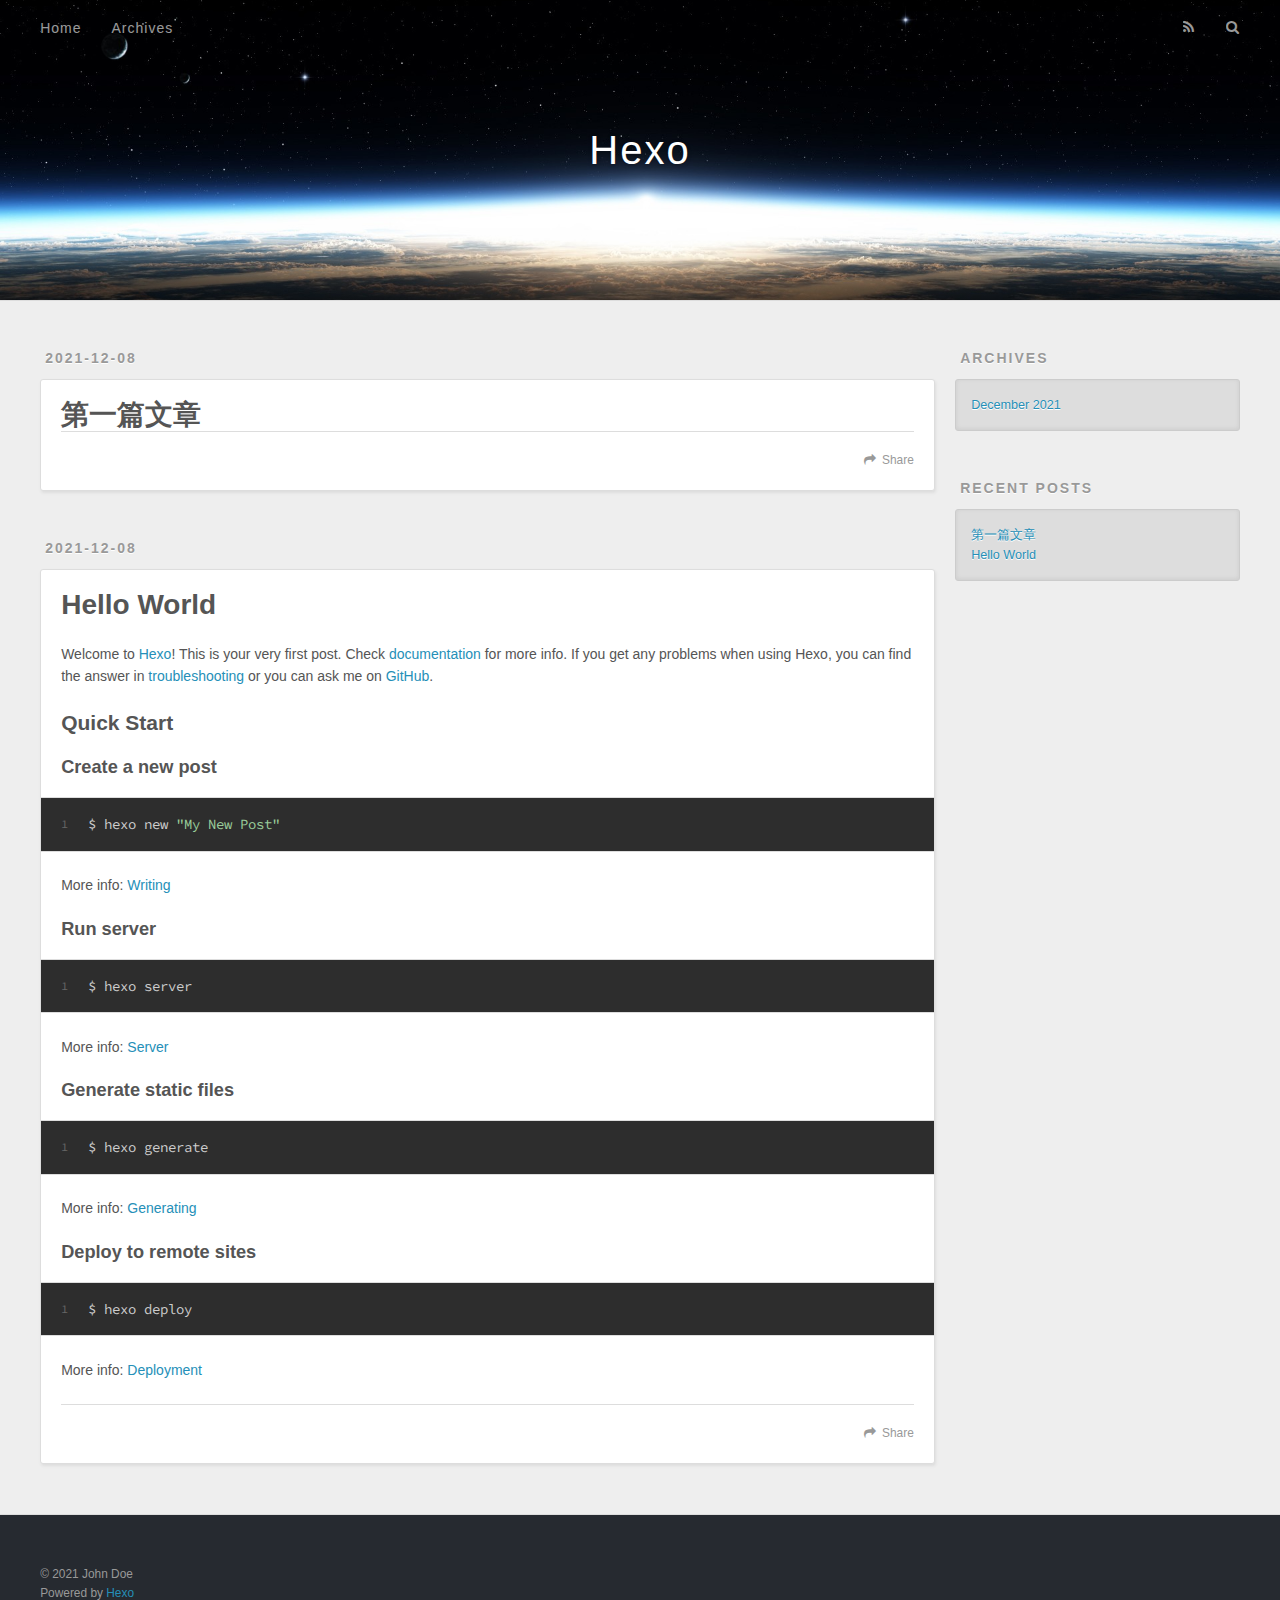
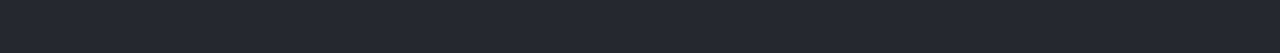
==== index.html @ f875c2f3 "Site updated: 2021-12-08 13:07:16" ====
<!DOCTYPE html>
<html>
<head>
  <meta charset="utf-8">
  

  
  <title>Hexo</title>
  <meta name="viewport" content="width=device-width, initial-scale=1, maximum-scale=1">
  <meta property="og:type" content="website">
<meta property="og:title" content="Hexo">
<meta property="og:url" content="http://example.com/index.html">
<meta property="og:site_name" content="Hexo">
<meta property="og:locale" content="en_US">
<meta property="article:author" content="John Doe">
<meta name="twitter:card" content="summary">
  
    <link rel="alternate" href="/atom.xml" title="Hexo" type="application/atom+xml">
  
  
    <link rel="icon" href="/favicon.png">
  
  
    <link href="//fonts.googleapis.com/css?family=Source+Code+Pro" rel="stylesheet" type="text/css">
  
  
<link rel="stylesheet" href="/css/style.css">

<meta name="generator" content="Hexo 5.4.0"></head>

<body>
  <div id="container">
    <div id="wrap">
      <header id="header">
  <div id="banner"></div>
  <div id="header-outer" class="outer">
    <div id="header-title" class="inner">
      <h1 id="logo-wrap">
        <a href="/" id="logo">Hexo</a>
      </h1>
      
    </div>
    <div id="header-inner" class="inner">
      <nav id="main-nav">
        <a id="main-nav-toggle" class="nav-icon"></a>
        
          <a class="main-nav-link" href="/">Home</a>
        
          <a class="main-nav-link" href="/archives">Archives</a>
        
      </nav>
      <nav id="sub-nav">
        
          <a id="nav-rss-link" class="nav-icon" href="/atom.xml" title="RSS Feed"></a>
        
        <a id="nav-search-btn" class="nav-icon" title="Search"></a>
      </nav>
      <div id="search-form-wrap">
        <form action="//google.com/search" method="get" accept-charset="UTF-8" class="search-form"><input type="search" name="q" class="search-form-input" placeholder="Search"><button type="submit" class="search-form-submit">&#xF002;</button><input type="hidden" name="sitesearch" value="http://example.com"></form>
      </div>
    </div>
  </div>
</header>
      <div class="outer">
        <section id="main">
  
    <article id="post-第一篇文章" class="article article-type-post" itemscope itemprop="blogPost">
  <div class="article-meta">
    <a href="/2021/12/08/%E7%AC%AC%E4%B8%80%E7%AF%87%E6%96%87%E7%AB%A0/" class="article-date">
  <time datetime="2021-12-08T03:40:36.000Z" itemprop="datePublished">2021-12-08</time>
</a>
    
  </div>
  <div class="article-inner">
    
    
      <header class="article-header">
        
  
    <h1 itemprop="name">
      <a class="article-title" href="/2021/12/08/%E7%AC%AC%E4%B8%80%E7%AF%87%E6%96%87%E7%AB%A0/">第一篇文章</a>
    </h1>
  

      </header>
    
    <div class="article-entry" itemprop="articleBody">
      
        
      
    </div>
    <footer class="article-footer">
      <a data-url="http://example.com/2021/12/08/%E7%AC%AC%E4%B8%80%E7%AF%87%E6%96%87%E7%AB%A0/" data-id="ckwx2kwwj000150vu0f97b0cc" class="article-share-link">Share</a>
      
      
    </footer>
  </div>
  
</article>


  
    <article id="post-hello-world" class="article article-type-post" itemscope itemprop="blogPost">
  <div class="article-meta">
    <a href="/2021/12/08/hello-world/" class="article-date">
  <time datetime="2021-12-08T03:35:06.557Z" itemprop="datePublished">2021-12-08</time>
</a>
    
  </div>
  <div class="article-inner">
    
    
      <header class="article-header">
        
  
    <h1 itemprop="name">
      <a class="article-title" href="/2021/12/08/hello-world/">Hello World</a>
    </h1>
  

      </header>
    
    <div class="article-entry" itemprop="articleBody">
      
        <p>Welcome to <a target="_blank" rel="noopener" href="https://hexo.io/">Hexo</a>! This is your very first post. Check <a target="_blank" rel="noopener" href="https://hexo.io/docs/">documentation</a> for more info. If you get any problems when using Hexo, you can find the answer in <a target="_blank" rel="noopener" href="https://hexo.io/docs/troubleshooting.html">troubleshooting</a> or you can ask me on <a target="_blank" rel="noopener" href="https://github.com/hexojs/hexo/issues">GitHub</a>.</p>
<h2 id="Quick-Start"><a href="#Quick-Start" class="headerlink" title="Quick Start"></a>Quick Start</h2><h3 id="Create-a-new-post"><a href="#Create-a-new-post" class="headerlink" title="Create a new post"></a>Create a new post</h3><figure class="highlight bash"><table><tr><td class="gutter"><pre><span class="line">1</span><br></pre></td><td class="code"><pre><span class="line">$ hexo new <span class="string">&quot;My New Post&quot;</span></span><br></pre></td></tr></table></figure>

<p>More info: <a target="_blank" rel="noopener" href="https://hexo.io/docs/writing.html">Writing</a></p>
<h3 id="Run-server"><a href="#Run-server" class="headerlink" title="Run server"></a>Run server</h3><figure class="highlight bash"><table><tr><td class="gutter"><pre><span class="line">1</span><br></pre></td><td class="code"><pre><span class="line">$ hexo server</span><br></pre></td></tr></table></figure>

<p>More info: <a target="_blank" rel="noopener" href="https://hexo.io/docs/server.html">Server</a></p>
<h3 id="Generate-static-files"><a href="#Generate-static-files" class="headerlink" title="Generate static files"></a>Generate static files</h3><figure class="highlight bash"><table><tr><td class="gutter"><pre><span class="line">1</span><br></pre></td><td class="code"><pre><span class="line">$ hexo generate</span><br></pre></td></tr></table></figure>

<p>More info: <a target="_blank" rel="noopener" href="https://hexo.io/docs/generating.html">Generating</a></p>
<h3 id="Deploy-to-remote-sites"><a href="#Deploy-to-remote-sites" class="headerlink" title="Deploy to remote sites"></a>Deploy to remote sites</h3><figure class="highlight bash"><table><tr><td class="gutter"><pre><span class="line">1</span><br></pre></td><td class="code"><pre><span class="line">$ hexo deploy</span><br></pre></td></tr></table></figure>

<p>More info: <a target="_blank" rel="noopener" href="https://hexo.io/docs/one-command-deployment.html">Deployment</a></p>

      
    </div>
    <footer class="article-footer">
      <a data-url="http://example.com/2021/12/08/hello-world/" data-id="ckwx2kwwa000050vuahm2g5gj" class="article-share-link">Share</a>
      
      
    </footer>
  </div>
  
</article>


  


</section>
        
          <aside id="sidebar">
  
    

  
    

  
    
  
    
  <div class="widget-wrap">
    <h3 class="widget-title">Archives</h3>
    <div class="widget">
      <ul class="archive-list"><li class="archive-list-item"><a class="archive-list-link" href="/archives/2021/12/">December 2021</a></li></ul>
    </div>
  </div>


  
    
  <div class="widget-wrap">
    <h3 class="widget-title">Recent Posts</h3>
    <div class="widget">
      <ul>
        
          <li>
            <a href="/2021/12/08/%E7%AC%AC%E4%B8%80%E7%AF%87%E6%96%87%E7%AB%A0/">第一篇文章</a>
          </li>
        
          <li>
            <a href="/2021/12/08/hello-world/">Hello World</a>
          </li>
        
      </ul>
    </div>
  </div>

  
</aside>
        
      </div>
      <footer id="footer">
  
  <div class="outer">
    <div id="footer-info" class="inner">
      &copy; 2021 John Doe<br>
      Powered by <a href="http://hexo.io/" target="_blank">Hexo</a>
    </div>
  </div>
</footer>
    </div>
    <nav id="mobile-nav">
  
    <a href="/" class="mobile-nav-link">Home</a>
  
    <a href="/archives" class="mobile-nav-link">Archives</a>
  
</nav>
    

<script src="//ajax.googleapis.com/ajax/libs/jquery/2.0.3/jquery.min.js"></script>


  
<link rel="stylesheet" href="/fancybox/jquery.fancybox.css">

  
<script src="/fancybox/jquery.fancybox.pack.js"></script>




<script src="/js/script.js"></script>




  </div>
</body>
</html>
---- css/style.css ----
body {
  width: 100%;
}
body:before,
body:after {
  content: "";
  display: table;
}
body:after {
  clear: both;
}
html,
body,
div,
span,
applet,
object,
iframe,
h1,
h2,
h3,
h4,
h5,
h6,
p,
blockquote,
pre,
a,
abbr,
acronym,
address,
big,
cite,
code,
del,
dfn,
em,
img,
ins,
kbd,
q,
s,
samp,
small,
strike,
strong,
sub,
sup,
tt,
var,
dl,
dt,
dd,
ol,
ul,
li,
fieldset,
form,
label,
legend,
table,
caption,
tbody,
tfoot,
thead,
tr,
th,
td {
  margin: 0;
  padding: 0;
  border: 0;
  outline: 0;
  font-weight: inherit;
  font-style: inherit;
  font-family: inherit;
  font-size: 100%;
  vertical-align: baseline;
}
body {
  line-height: 1;
  color: #000;
  background: #fff;
}
ol,
ul {
  list-style: none;
}
table {
  border-collapse: separate;
  border-spacing: 0;
  vertical-align: middle;
}
caption,
th,
td {
  text-align: left;
  font-weight: normal;
  vertical-align: middle;
}
a img {
  border: none;
}
input,
button {
  margin: 0;
  padding: 0;
}
input::-moz-focus-inner,
button::-moz-focus-inner {
  border: 0;
  padding: 0;
}
@font-face {
  font-family: FontAwesome;
  font-style: normal;
  font-weight: normal;
  src: url("fonts/fontawesome-webfont.eot?v=#4.0.3");
  src: url("fonts/fontawesome-webfont.eot?#iefix&v=#4.0.3") format("embedded-opentype"), url("fonts/fontawesome-webfont.woff?v=#4.0.3") format("woff"), url("fonts/fontawesome-webfont.ttf?v=#4.0.3") format("truetype"), url("fonts/fontawesome-webfont.svg#fontawesomeregular?v=#4.0.3") format("svg");
}
html,
body,
#container {
  height: 100%;
}
body {
  background: #eee;
  font: 14px -apple-system, BlinkMacSystemFont, "Segoe UI", "Roboto", "Oxygen", "Ubuntu", "Cantarell", "Fira Sans", "Droid Sans", "Helvetica Neue", sans-serif;
  -webkit-text-size-adjust: 100%;
}
.outer {
  max-width: 1220px;
  margin: 0 auto;
  padding: 0 20px;
}
.outer:before,
.outer:after {
  content: "";
  display: table;
}
.outer:after {
  clear: both;
}
.inner {
  display: inline;
  float: left;
  width: 98.33333333333333%;
  margin: 0 0.833333333333333%;
}
.left,
.alignleft {
  float: left;
}
.right,
.alignright {
  float: right;
}
.clear {
  clear: both;
}
#container {
  position: relative;
}
.mobile-nav-on {
  overflow: hidden;
}
#wrap {
  height: 100%;
  width: 100%;
  position: absolute;
  top: 0;
  left: 0;
  -webkit-transition: 0.2s ease-out;
  -moz-transition: 0.2s ease-out;
  -ms-transition: 0.2s ease-out;
  transition: 0.2s ease-out;
  z-index: 1;
  background: #eee;
}
.mobile-nav-on #wrap {
  left: 280px;
}
@media screen and (min-width: 768px) {
  #main {
    display: inline;
    float: left;
    width: 73.33333333333333%;
    margin: 0 0.833333333333333%;
  }
}
.article-date,
.article-category-link,
.archive-year,
.widget-title {
  text-decoration: none;
  text-transform: uppercase;
  letter-spacing: 2px;
  color: #999;
  margin-bottom: 1em;
  margin-left: 5px;
  line-height: 1em;
  text-shadow: 0 1px #fff;
  font-weight: bold;
}
.article-inner,
.archive-article-inner {
  background: #fff;
  -webkit-box-shadow: 1px 2px 3px #ddd;
  box-shadow: 1px 2px 3px #ddd;
  border: 1px solid #ddd;
  border-radius: 3px;
}
.article-entry h1,
.widget h1 {
  font-size: 2em;
}
.article-entry h2,
.widget h2 {
  font-size: 1.5em;
}
.article-entry h3,
.widget h3 {
  font-size: 1.3em;
}
.article-entry h4,
.widget h4 {
  font-size: 1.2em;
}
.article-entry h5,
.widget h5 {
  font-size: 1em;
}
.article-entry h6,
.widget h6 {
  font-size: 1em;
  color: #999;
}
.article-entry hr,
.widget hr {
  border: 1px dashed #ddd;
}
.article-entry strong,
.widget strong {
  font-weight: bold;
}
.article-entry em,
.widget em,
.article-entry cite,
.widget cite {
  font-style: italic;
}
.article-entry sup,
.widget sup,
.article-entry sub,
.widget sub {
  font-size: 0.75em;
  line-height: 0;
  position: relative;
  vertical-align: baseline;
}
.article-entry sup,
.widget sup {
  top: -0.5em;
}
.article-entry sub,
.widget sub {
  bottom: -0.2em;
}
.article-entry small,
.widget small {
  font-size: 0.85em;
}
.article-entry acronym,
.widget acronym,
.article-entry abbr,
.widget abbr {
  border-bottom: 1px dotted;
}
.article-entry ul,
.widget ul,
.article-entry ol,
.widget ol,
.article-entry dl,
.widget dl {
  margin: 0 20px;
  line-height: 1.6em;
}
.article-entry ul ul,
.widget ul ul,
.article-entry ol ul,
.widget ol ul,
.article-entry ul ol,
.widget ul ol,
.article-entry ol ol,
.widget ol ol {
  margin-top: 0;
  margin-bottom: 0;
}
.article-entry ul,
.widget ul {
  list-style: disc;
}
.article-entry ol,
.widget ol {
  list-style: decimal;
}
.article-entry dt,
.widget dt {
  font-weight: bold;
}
#header {
  height: 300px;
  position: relative;
  border-bottom: 1px solid #ddd;
}
#header:before,
#header:after {
  content: "";
  position: absolute;
  left: 0;
  right: 0;
  height: 40px;
}
#header:before {
  top: 0;
  background: -webkit-linear-gradient(rgba(0,0,0,0.2), transparent);
  background: -moz-linear-gradient(rgba(0,0,0,0.2), transparent);
  background: -ms-linear-gradient(rgba(0,0,0,0.2), transparent);
  background: linear-gradient(rgba(0,0,0,0.2), transparent);
}
#header:after {
  bottom: 0;
  background: -webkit-linear-gradient(transparent, rgba(0,0,0,0.2));
  background: -moz-linear-gradient(transparent, rgba(0,0,0,0.2));
  background: -ms-linear-gradient(transparent, rgba(0,0,0,0.2));
  background: linear-gradient(transparent, rgba(0,0,0,0.2));
}
#header-outer {
  height: 100%;
  position: relative;
}
#header-inner {
  position: relative;
  overflow: hidden;
}
#banner {
  position: absolute;
  top: 0;
  left: 0;
  width: 100%;
  height: 100%;
  background: url("images/banner.jpg") center #000;
  -webkit-background-size: cover;
  -moz-background-size: cover;
  background-size: cover;
  z-index: -1;
}
#header-title {
  text-align: center;
  height: 40px;
  position: absolute;
  top: 50%;
  left: 0;
  margin-top: -20px;
}
#logo,
#subtitle {
  text-decoration: none;
  color: #fff;
  font-weight: 300;
  text-shadow: 0 1px 4px rgba(0,0,0,0.3);
}
#logo {
  font-size: 40px;
  line-height: 40px;
  letter-spacing: 2px;
}
#subtitle {
  font-size: 16px;
  line-height: 16px;
  letter-spacing: 1px;
}
#subtitle-wrap {
  margin-top: 16px;
}
#main-nav {
  float: left;
  margin-left: -15px;
}
.nav-icon,
.main-nav-link {
  float: left;
  color: #fff;
  opacity: 0.6;
  text-decoration: none;
  text-shadow: 0 1px rgba(0,0,0,0.2);
  -webkit-transition: opacity 0.2s;
  -moz-transition: opacity 0.2s;
  -ms-transition: opacity 0.2s;
  transition: opacity 0.2s;
  display: block;
  padding: 20px 15px;
}
.nav-icon:hover,
.main-nav-link:hover {
  opacity: 1;
}
.nav-icon {
  font-family: FontAwesome;
  text-align: center;
  font-size: 14px;
  width: 14px;
  height: 14px;
  padding: 20px 15px;
  position: relative;
  cursor: pointer;
}
.main-nav-link {
  font-weight: 300;
  letter-spacing: 1px;
}
@media screen and (max-width: 479px) {
  .main-nav-link {
    display: none;
  }
}
#main-nav-toggle {
  display: none;
}
#main-nav-toggle:before {
  content: "\f0c9";
}
@media screen and (max-width: 479px) {
  #main-nav-toggle {
    display: block;
  }
}
#sub-nav {
  float: right;
  margin-right: -15px;
}
#nav-rss-link:before {
  content: "\f09e";
}
#nav-search-btn:before {
  content: "\f002";
}
#search-form-wrap {
  position: absolute;
  top: 15px;
  width: 150px;
  height: 30px;
  right: -150px;
  opacity: 0;
  -webkit-transition: 0.2s ease-out;
  -moz-transition: 0.2s ease-out;
  -ms-transition: 0.2s ease-out;
  transition: 0.2s ease-out;
}
#search-form-wrap.on {
  opacity: 1;
  right: 0;
}
@media screen and (max-width: 479px) {
  #search-form-wrap {
    width: 100%;
    right: -100%;
  }
}
.search-form {
  position: absolute;
  top: 0;
  left: 0;
  right: 0;
  background: #fff;
  padding: 5px 15px;
  border-radius: 15px;
  -webkit-box-shadow: 0 0 10px rgba(0,0,0,0.3);
  box-shadow: 0 0 10px rgba(0,0,0,0.3);
}
.search-form-input {
  border: none;
  background: none;
  color: #555;
  width: 100%;
  font: 13px -apple-system, BlinkMacSystemFont, "Segoe UI", "Roboto", "Oxygen", "Ubuntu", "Cantarell", "Fira Sans", "Droid Sans", "Helvetica Neue", sans-serif;
  outline: none;
}
.search-form-input::-webkit-search-results-decoration,
.search-form-input::-webkit-search-cancel-button {
  -webkit-appearance: none;
}
.search-form-submit {
  position: absolute;
  top: 50%;
  right: 10px;
  margin-top: -7px;
  font: 13px FontAwesome;
  border: none;
  background: none;
  color: #bbb;
  cursor: pointer;
}
.search-form-submit:hover,
.search-form-submit:focus {
  color: #777;
}
.article {
  margin: 50px 0;
}
.article-inner {
  overflow: hidden;
}
.article-meta:before,
.article-meta:after {
  content: "";
  display: table;
}
.article-meta:after {
  clear: both;
}
.article-date {
  float: left;
}
.article-category {
  float: left;
  line-height: 1em;
  color: #ccc;
  text-shadow: 0 1px #fff;
  margin-left: 8px;
}
.article-category:before {
  content: "\2022";
}
.article-category-link {
  margin: 0 12px 1em;
}
.article-header {
  padding: 20px 20px 0;
}
.article-title {
  text-decoration: none;
  font-size: 2em;
  font-weight: bold;
  color: #555;
  line-height: 1.1em;
  -webkit-transition: color 0.2s;
  -moz-transition: color 0.2s;
  -ms-transition: color 0.2s;
  transition: color 0.2s;
}
a.article-title:hover {
  color: #258fb8;
}
.article-entry {
  color: #555;
  padding: 0 20px;
}
.article-entry:before,
.article-entry:after {
  content: "";
  display: table;
}
.article-entry:after {
  clear: both;
}
.article-entry p,
.article-entry table {
  line-height: 1.6em;
  margin: 1.6em 0;
}
.article-entry h1,
.article-entry h2,
.article-entry h3,
.article-entry h4,
.article-entry h5,
.article-entry h6 {
  font-weight: bold;
}
.article-entry h1,
.article-entry h2,
.article-entry h3,
.article-entry h4,
.article-entry h5,
.article-entry h6 {
  line-height: 1.1em;
  margin: 1.1em 0;
}
.article-entry a {
  color: #258fb8;
  text-decoration: none;
}
.article-entry a:hover {
  text-decoration: underline;
}
.article-entry ul,
.article-entry ol,
.article-entry dl {
  margin-top: 1.6em;
  margin-bottom: 1.6em;
}
.article-entry img,
.article-entry video {
  max-width: 100%;
  height: auto;
  display: block;
  margin: auto;
}
.article-entry iframe {
  border: none;
}
.article-entry table {
  width: 100%;
  border-collapse: collapse;
  border-spacing: 0;
}
.article-entry th {
  font-weight: bold;
  border-bottom: 3px solid #ddd;
  padding-bottom: 0.5em;
}
.article-entry td {
  border-bottom: 1px solid #ddd;
  padding: 10px 0;
}
.article-entry blockquote {
  font-family: Georgia, "Times New Roman", serif;
  font-size: 1.4em;
  margin: 1.6em 20px;
  text-align: center;
}
.article-entry blockquote footer {
  font-size: 14px;
  margin: 1.6em 0;
  font-family: -apple-system, BlinkMacSystemFont, "Segoe UI", "Roboto", "Oxygen", "Ubuntu", "Cantarell", "Fira Sans", "Droid Sans", "Helvetica Neue", sans-serif;
}
.article-entry blockquote footer cite:before {
  content: "—";
  padding: 0 0.5em;
}
.article-entry .pullquote {
  text-align: left;
  width: 45%;
  margin: 0;
}
.article-entry .pullquote.left {
  margin-left: 0.5em;
  margin-right: 1em;
}
.article-entry .pullquote.right {
  margin-right: 0.5em;
  margin-left: 1em;
}
.article-entry .caption {
  color: #999;
  display: block;
  font-size: 0.9em;
  margin-top: 0.5em;
  position: relative;
  text-align: center;
}
.article-entry .video-container {
  position: relative;
  padding-top: 56.25%;
  height: 0;
  overflow: hidden;
}
.article-entry .video-container iframe,
.article-entry .video-container object,
.article-entry .video-container embed {
  position: absolute;
  top: 0;
  left: 0;
  width: 100%;
  height: 100%;
  margin-top: 0;
}
.article-more-link a {
  display: inline-block;
  line-height: 1em;
  padding: 6px 15px;
  border-radius: 15px;
  background: #eee;
  color: #999;
  text-shadow: 0 1px #fff;
  text-decoration: none;
}
.article-more-link a:hover {
  background: #258fb8;
  color: #fff;
  text-decoration: none;
  text-shadow: 0 1px #1e7293;
}
.article-footer {
  font-size: 0.85em;
  line-height: 1.6em;
  border-top: 1px solid #ddd;
  padding-top: 1.6em;
  margin: 0 20px 20px;
}
.article-footer:before,
.article-footer:after {
  content: "";
  display: table;
}
.article-footer:after {
  clear: both;
}
.article-footer a {
  color: #999;
  text-decoration: none;
}
.article-footer a:hover {
  color: #555;
}
.article-tag-list-item {
  float: left;
  margin-right: 10px;
}
.article-tag-list-link:before {
  content: "#";
}
.article-comment-link {
  float: right;
}
.article-comment-link:before {
  content: "\f075";
  font-family: FontAwesome;
  padding-right: 8px;
}
.article-share-link {
  cursor: pointer;
  float: right;
  margin-left: 20px;
}
.article-share-link:before {
  content: "\f064";
  font-family: FontAwesome;
  padding-right: 6px;
}
#article-nav {
  position: relative;
}
#article-nav:before,
#article-nav:after {
  content: "";
  display: table;
}
#article-nav:after {
  clear: both;
}
@media screen and (min-width: 768px) {
  #article-nav {
    margin: 50px 0;
  }
  #article-nav:before {
    width: 8px;
    height: 8px;
    position: absolute;
    top: 50%;
    left: 50%;
    margin-top: -4px;
    margin-left: -4px;
    content: "";
    border-radius: 50%;
    background: #ddd;
    -webkit-box-shadow: 0 1px 2px #fff;
    box-shadow: 0 1px 2px #fff;
  }
}
.article-nav-link-wrap {
  text-decoration: none;
  text-shadow: 0 1px #fff;
  color: #999;
  -webkit-box-sizing: border-box;
  -moz-box-sizing: border-box;
  box-sizing: border-box;
  margin-top: 50px;
  text-align: center;
  display: block;
}
.article-nav-link-wrap:hover {
  color: #555;
}
@media screen and (min-width: 768px) {
  .article-nav-link-wrap {
    width: 50%;
    margin-top: 0;
  }
}
@media screen and (min-width: 768px) {
  #article-nav-newer {
    float: left;
    text-align: right;
    padding-right: 20px;
  }
}
@media screen and (min-width: 768px) {
  #article-nav-older {
    float: right;
    text-align: left;
    padding-left: 20px;
  }
}
.article-nav-caption {
  text-transform: uppercase;
  letter-spacing: 2px;
  color: #ddd;
  line-height: 1em;
  font-weight: bold;
}
#article-nav-newer .article-nav-caption {
  margin-right: -2px;
}
.article-nav-title {
  font-size: 0.85em;
  line-height: 1.6em;
  margin-top: 0.5em;
}
.article-share-box {
  position: absolute;
  display: none;
  background: #fff;
  -webkit-box-shadow: 1px 2px 10px rgba(0,0,0,0.2);
  box-shadow: 1px 2px 10px rgba(0,0,0,0.2);
  border-radius: 3px;
  margin-left: -145px;
  overflow: hidden;
  z-index: 1;
}
.article-share-box.on {
  display: block;
}
.article-share-input {
  width: 100%;
  background: none;
  -webkit-box-sizing: border-box;
  -moz-box-sizing: border-box;
  box-sizing: border-box;
  font: 14px -apple-system, BlinkMacSystemFont, "Segoe UI", "Roboto", "Oxygen", "Ubuntu", "Cantarell", "Fira Sans", "Droid Sans", "Helvetica Neue", sans-serif;
  padding: 0 15px;
  color: #555;
  outline: none;
  border: 1px solid #ddd;
  border-radius: 3px 3px 0 0;
  height: 36px;
  line-height: 36px;
}
.article-share-links {
  background: #eee;
}
.article-share-links:before,
.article-share-links:after {
  content: "";
  display: table;
}
.article-share-links:after {
  clear: both;
}
.article-share-twitter,
.article-share-facebook,
.article-share-pinterest,
.article-share-google {
  width: 50px;
  height: 36px;
  display: block;
  float: left;
  position: relative;
  color: #999;
  text-shadow: 0 1px #fff;
}
.article-share-twitter:before,
.article-share-facebook:before,
.article-share-pinterest:before,
.article-share-google:before {
  font-size: 20px;
  font-family: FontAwesome;
  width: 20px;
  height: 20px;
  position: absolute;
  top: 50%;
  left: 50%;
  margin-top: -10px;
  margin-left: -10px;
  text-align: center;
}
.article-share-twitter:hover,
.article-share-facebook:hover,
.article-share-pinterest:hover,
.article-share-google:hover {
  color: #fff;
}
.article-share-twitter:before {
  content: "\f099";
}
.article-share-twitter:hover {
  background: #00aced;
  text-shadow: 0 1px #008abe;
}
.article-share-facebook:before {
  content: "\f09a";
}
.article-share-facebook:hover {
  background: #3b5998;
  text-shadow: 0 1px #2f477a;
}
.article-share-pinterest:before {
  content: "\f0d2";
}
.article-share-pinterest:hover {
  background: #cb2027;
  text-shadow: 0 1px #a21a1f;
}
.article-share-google:before {
  content: "\f0d5";
}
.article-share-google:hover {
  background: #dd4b39;
  text-shadow: 0 1px #be3221;
}
.article-gallery {
  background: #000;
  position: relative;
}
.article-gallery-photos {
  position: relative;
  overflow: hidden;
}
.article-gallery-img {
  display: none;
  max-width: 100%;
}
.article-gallery-img:first-child {
  display: block;
}
.article-gallery-img.loaded {
  position: absolute;
  display: block;
}
.article-gallery-img img {
  display: block;
  max-width: 100%;
  margin: 0 auto;
}
#comments {
  background: #fff;
  -webkit-box-shadow: 1px 2px 3px #ddd;
  box-shadow: 1px 2px 3px #ddd;
  padding: 20px;
  border: 1px solid #ddd;
  border-radius: 3px;
  margin: 50px 0;
}
#comments a {
  color: #258fb8;
}
.archives-wrap {
  margin: 50px 0;
}
.archives:before,
.archives:after {
  content: "";
  display: table;
}
.archives:after {
  clear: both;
}
.archive-year-wrap {
  margin-bottom: 1em;
}
.archives {
  -webkit-column-gap: 10px;
  -moz-column-gap: 10px;
  column-gap: 10px;
}
@media screen and (min-width: 480px) and (max-width: 767px) {
  .archives {
    -webkit-column-count: 2;
    -moz-column-count: 2;
    column-count: 2;
  }
}
@media screen and (min-width: 768px) {
  .archives {
    -webkit-column-count: 3;
    -moz-column-count: 3;
    column-count: 3;
  }
}
.archive-article {
  -webkit-column-break-inside: avoid;
  page-break-inside: avoid;
  overflow: hidden;
  break-inside: avoid-column;
}
.archive-article-inner {
  padding: 10px;
  margin-bottom: 15px;
}
.archive-article-title {
  text-decoration: none;
  font-weight: bold;
  color: #555;
  -webkit-transition: color 0.2s;
  -moz-transition: color 0.2s;
  -ms-transition: color 0.2s;
  transition: color 0.2s;
  line-height: 1.6em;
}
.archive-article-title:hover {
  color: #258fb8;
}
.archive-article-footer {
  margin-top: 1em;
}
.archive-article-date {
  color: #999;
  text-decoration: none;
  font-size: 0.85em;
  line-height: 1em;
  margin-bottom: 0.5em;
  display: block;
}
#page-nav {
  margin: 50px auto;
  background: #fff;
  -webkit-box-shadow: 1px 2px 3px #ddd;
  box-shadow: 1px 2px 3px #ddd;
  border: 1px solid #ddd;
  border-radius: 3px;
  text-align: center;
  color: #999;
  overflow: hidden;
}
#page-nav:before,
#page-nav:after {
  content: "";
  display: table;
}
#page-nav:after {
  clear: both;
}
#page-nav a,
#page-nav span {
  padding: 10px 20px;
  line-height: 1;
  height: 2ex;
}
#page-nav a {
  color: #999;
  text-decoration: none;
}
#page-nav a:hover {
  background: #999;
  color: #fff;
}
#page-nav .prev {
  float: left;
}
#page-nav .next {
  float: right;
}
#page-nav .page-number {
  display: inline-block;
}
@media screen and (max-width: 479px) {
  #page-nav .page-number {
    display: none;
  }
}
#page-nav .current {
  color: #555;
  font-weight: bold;
}
#page-nav .space {
  color: #ddd;
}
#footer {
  background: #262a30;
  padding: 50px 0;
  border-top: 1px solid #ddd;
  color: #999;
}
#footer a {
  color: #258fb8;
  text-decoration: none;
}
#footer a:hover {
  text-decoration: underline;
}
#footer-info {
  line-height: 1.6em;
  font-size: 0.85em;
}
.article-entry pre,
.article-entry .highlight {
  background: #2d2d2d;
  margin: 0 -20px;
  padding: 15px 20px;
  border-style: solid;
  border-color: #ddd;
  border-width: 1px 0;
  overflow: auto;
  color: #ccc;
  line-height: 22.400000000000002px;
}
.article-entry .highlight .gutter pre,
.article-entry .gist .gist-file .gist-data .line-numbers {
  color: #666;
  font-size: 0.85em;
}
.article-entry pre,
.article-entry code {
  font-family: "Source Code Pro", Consolas, Monaco, Menlo, Consolas, monospace;
}
.article-entry code {
  background: #eee;
  text-shadow: 0 1px #fff;
  padding: 0 0.3em;
}
.article-entry pre code {
  background: none;
  text-shadow: none;
  padding: 0;
}
.article-entry .highlight pre {
  border: none;
  margin: 0;
  padding: 0;
}
.article-entry .highlight table {
  margin: 0;
  width: auto;
}
.article-entry .highlight td {
  border: none;
  padding: 0;
}
.article-entry .highlight figcaption {
  font-size: 0.85em;
  color: #999;
  line-height: 1em;
  margin-bottom: 1em;
}
.article-entry .highlight figcaption:before,
.article-entry .highlight figcaption:after {
  content: "";
  display: table;
}
.article-entry .highlight figcaption:after {
  clear: both;
}
.article-entry .highlight figcaption a {
  float: right;
}
.article-entry .highlight .gutter pre {
  text-align: right;
  padding-right: 20px;
}
.article-entry .highlight .line {
  height: 22.400000000000002px;
}
.article-entry .highlight .line.marked {
  background: #515151;
}
.article-entry .gist {
  margin: 0 -20px;
  border-style: solid;
  border-color: #ddd;
  border-width: 1px 0;
  background: #2d2d2d;
  padding: 15px 20px 15px 0;
}
.article-entry .gist .gist-file {
  border: none;
  font-family: "Source Code Pro", Consolas, Monaco, Menlo, Consolas, monospace;
  margin: 0;
}
.article-entry .gist .gist-file .gist-data {
  background: none;
  border: none;
}
.article-entry .gist .gist-file .gist-data .line-numbers {
  background: none;
  border: none;
  padding: 0 20px 0 0;
}
.article-entry .gist .gist-file .gist-data .line-data {
  padding: 0 !important;
}
.article-entry .gist .gist-file .highlight {
  margin: 0;
  padding: 0;
  border: none;
}
.article-entry .gist .gist-file .gist-meta {
  background: #2d2d2d;
  color: #999;
  font: 0.85em -apple-system, BlinkMacSystemFont, "Segoe UI", "Roboto", "Oxygen", "Ubuntu", "Cantarell", "Fira Sans", "Droid Sans", "Helvetica Neue", sans-serif;
  text-shadow: 0 0;
  padding: 0;
  margin-top: 1em;
  margin-left: 20px;
}
.article-entry .gist .gist-file .gist-meta a {
  color: #258fb8;
  font-weight: normal;
}
.article-entry .gist .gist-file .gist-meta a:hover {
  text-decoration: underline;
}
pre .comment,
pre .title {
  color: #999;
}
pre .variable,
pre .attribute,
pre .tag,
pre .regexp,
pre .ruby .constant,
pre .xml .tag .title,
pre .xml .pi,
pre .xml .doctype,
pre .html .doctype,
pre .css .id,
pre .css .class,
pre .css .pseudo {
  color: #f2777a;
}
pre .number,
pre .preprocessor,
pre .built_in,
pre .literal,
pre .params,
pre .constant {
  color: #f99157;
}
pre .class,
pre .ruby .class .title,
pre .css .rules .attribute {
  color: #9c9;
}
pre .string,
pre .value,
pre .inheritance,
pre .header,
pre .ruby .symbol,
pre .xml .cdata {
  color: #9c9;
}
pre .css .hexcolor {
  color: #6cc;
}
pre .function,
pre .python .decorator,
pre .python .title,
pre .ruby .function .title,
pre .ruby .title .keyword,
pre .perl .sub,
pre .javascript .title,
pre .coffeescript .title {
  color: #69c;
}
pre .keyword,
pre .javascript .function {
  color: #c9c;
}
@media screen and (max-width: 479px) {
  #mobile-nav {
    position: absolute;
    top: 0;
    left: 0;
    width: 280px;
    height: 100%;
    background: #191919;
    border-right: 1px solid #fff;
  }
}
@media screen and (max-width: 479px) {
  .mobile-nav-link {
    display: block;
    color: #999;
    text-decoration: none;
    padding: 15px 20px;
    font-weight: bold;
  }
  .mobile-nav-link:hover {
    color: #fff;
  }
}
@media screen and (min-width: 768px) {
  #sidebar {
    display: inline;
    float: left;
    width: 23.333333333333332%;
    margin: 0 0.833333333333333%;
  }
}
.widget-wrap {
  margin: 50px 0;
}
.widget {
  color: #777;
  text-shadow: 0 1px #fff;
  background: #ddd;
  -webkit-box-shadow: 0 -1px 4px #ccc inset;
  box-shadow: 0 -1px 4px #ccc inset;
  border: 1px solid #ccc;
  padding: 15px;
  border-radius: 3px;
}
.widget a {
  color: #258fb8;
  text-decoration: none;
}
.widget a:hover {
  text-decoration: underline;
}
.widget ul ul,
.widget ol ul,
.widget dl ul,
.widget ul ol,
.widget ol ol,
.widget dl ol,
.widget ul dl,
.widget ol dl,
.widget dl dl {
  margin-left: 15px;
  list-style: disc;
}
.widget {
  line-height: 1.6em;
  word-wrap: break-word;
  font-size: 0.9em;
}
.widget ul,
.widget ol {
  list-style: none;
  margin: 0;
}
.widget ul ul,
.widget ol ul,
.widget ul ol,
.widget ol ol {
  margin: 0 20px;
}
.widget ul ul,
.widget ol ul {
  list-style: disc;
}
.widget ul ol,
.widget ol ol {
  list-style: decimal;
}
.category-list-count,
.tag-list-count,
.archive-list-count {
  padding-left: 5px;
  color: #999;
  font-size: 0.85em;
}
.category-list-count:before,
.tag-list-count:before,
.archive-list-count:before {
  content: "(";
}
.category-list-count:after,
.tag-list-count:after,
.archive-list-count:after {
  content: ")";
}
.tagcloud a {
  margin-right: 5px;
  display: inline-block;
}
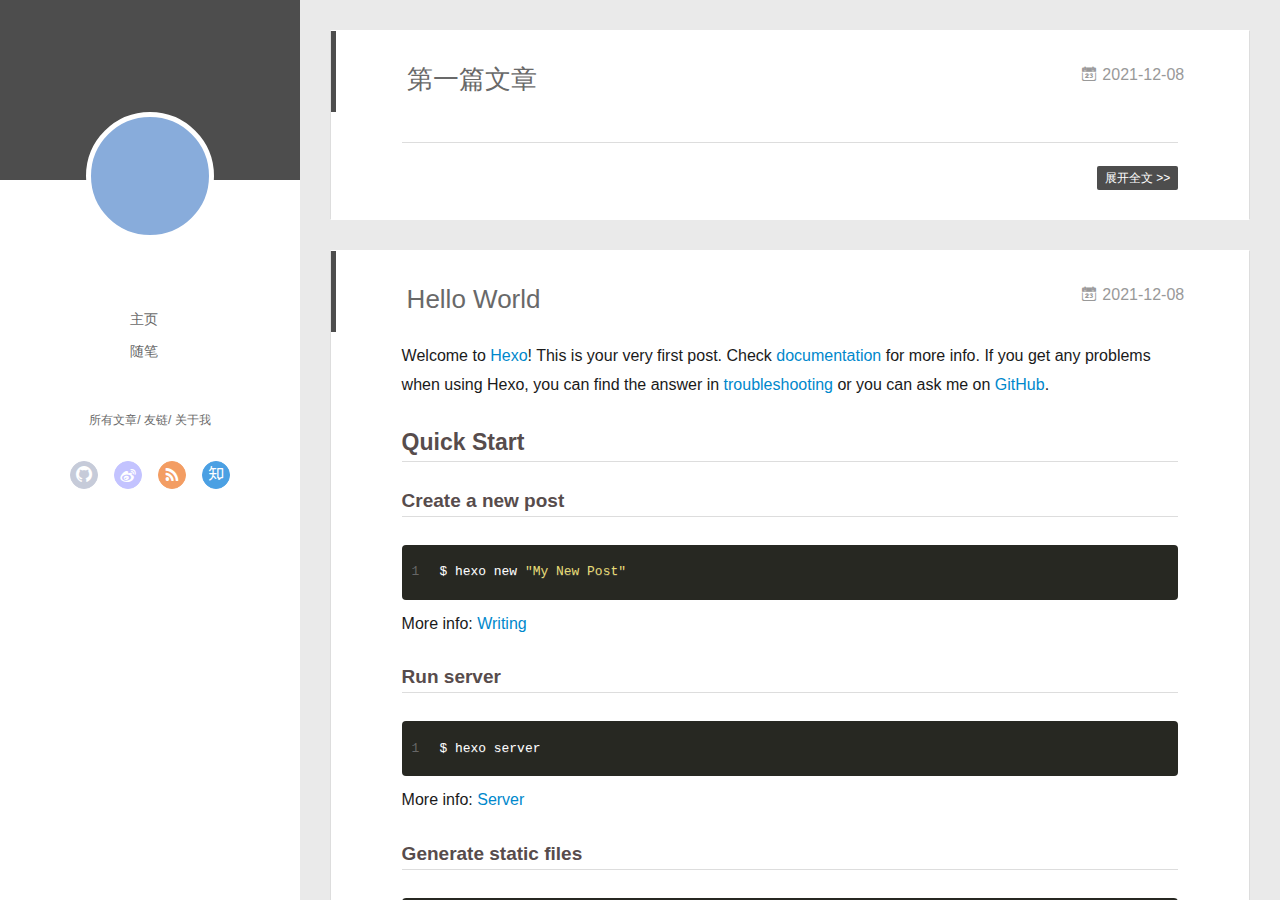
==== commit 8ee7132e: "Site updated: 2021-12-08 13:25:42" ====
--- a/index.html
+++ b/index.html
@@ -3,8 +3,9 @@
 <head>
   <meta charset="utf-8">
   
-
-  
+  <meta name="renderer" content="webkit">
+  <meta http-equiv="X-UA-Compatible" content="IE=edge" >
+  <link rel="dns-prefetch" href="http://example.com">
   <title>Hexo</title>
   <meta name="viewport" content="width=device-width, initial-scale=1, maximum-scale=1">
   <meta property="og:type" content="website">
@@ -15,64 +16,144 @@
 <meta property="article:author" content="John Doe">
 <meta name="twitter:card" content="summary">
   
-    <link rel="alternate" href="/atom.xml" title="Hexo" type="application/atom+xml">
+    <link rel="alternative" href="/atom.xml" title="Hexo" type="application/atom+xml">
   
   
     <link rel="icon" href="/favicon.png">
   
-  
-    <link href="//fonts.googleapis.com/css?family=Source+Code+Pro" rel="stylesheet" type="text/css">
-  
-  
-<link rel="stylesheet" href="/css/style.css">
+  <link rel="stylesheet" type="text/css" href="/./main.0cf68a.css">
+  <style type="text/css">
+  
+    #container.show {
+      background: linear-gradient(200deg,#a0cfe4,#e8c37e);
+    }
+  </style>
+  
+
+  
 
 <meta name="generator" content="Hexo 5.4.0"></head>
 
 <body>
-  <div id="container">
-    <div id="wrap">
-      <header id="header">
-  <div id="banner"></div>
-  <div id="header-outer" class="outer">
-    <div id="header-title" class="inner">
-      <h1 id="logo-wrap">
-        <a href="/" id="logo">Hexo</a>
-      </h1>
-      
-    </div>
-    <div id="header-inner" class="inner">
-      <nav id="main-nav">
-        <a id="main-nav-toggle" class="nav-icon"></a>
-        
-          <a class="main-nav-link" href="/">Home</a>
-        
-          <a class="main-nav-link" href="/archives">Archives</a>
-        
-      </nav>
-      <nav id="sub-nav">
-        
-          <a id="nav-rss-link" class="nav-icon" href="/atom.xml" title="RSS Feed"></a>
-        
-        <a id="nav-search-btn" class="nav-icon" title="Search"></a>
-      </nav>
-      <div id="search-form-wrap">
-        <form action="//google.com/search" method="get" accept-charset="UTF-8" class="search-form"><input type="search" name="q" class="search-form-input" placeholder="Search"><button type="submit" class="search-form-submit">&#xF002;</button><input type="hidden" name="sitesearch" value="http://example.com"></form>
-      </div>
-    </div>
-  </div>
-</header>
-      <div class="outer">
-        <section id="main">
-  
-    <article id="post-第一篇文章" class="article article-type-post" itemscope itemprop="blogPost">
-  <div class="article-meta">
-    <a href="/2021/12/08/%E7%AC%AC%E4%B8%80%E7%AF%87%E6%96%87%E7%AB%A0/" class="article-date">
-  <time datetime="2021-12-08T03:40:36.000Z" itemprop="datePublished">2021-12-08</time>
-</a>
-    
-  </div>
+  <div id="container" q-class="show:isCtnShow">
+    <canvas id="anm-canvas" class="anm-canvas"></canvas>
+    <div class="left-col" q-class="show:isShow">
+      
+<div class="overlay" style="background: #4d4d4d"></div>
+<div class="intrude-less">
+	<header id="header" class="inner">
+		<a href="/" class="profilepic">
+			<img src="" class="js-avatar">
+		</a>
+		<hgroup>
+		  <h1 class="header-author"><a href="/"></a></h1>
+		</hgroup>
+		
+
+		<nav class="header-menu">
+			<ul>
+			
+				<li><a href="/">主页</a></li>
+	        
+				<li><a href="/tags/%E9%9A%8F%E7%AC%94/">随笔</a></li>
+	        
+			</ul>
+		</nav>
+		<nav class="header-smart-menu">
+    		
+    			
+    			<a q-on="click: openSlider(e, 'innerArchive')" href="javascript:void(0)">所有文章</a>
+    			
+            
+    			
+    			<a q-on="click: openSlider(e, 'friends')" href="javascript:void(0)">友链</a>
+    			
+            
+    			
+    			<a q-on="click: openSlider(e, 'aboutme')" href="javascript:void(0)">关于我</a>
+    			
+            
+		</nav>
+		<nav class="header-nav">
+			<div class="social">
+				
+					<a class="github" target="_blank" href="#" title="github"><i class="icon-github"></i></a>
+		        
+					<a class="weibo" target="_blank" href="#" title="weibo"><i class="icon-weibo"></i></a>
+		        
+					<a class="rss" target="_blank" href="#" title="rss"><i class="icon-rss"></i></a>
+		        
+					<a class="zhihu" target="_blank" href="#" title="zhihu"><i class="icon-zhihu"></i></a>
+		        
+			</div>
+		</nav>
+	</header>		
+</div>
+
+    </div>
+    <div class="mid-col" q-class="show:isShow,hide:isShow|isFalse">
+      
+<nav id="mobile-nav">
+  	<div class="overlay js-overlay" style="background: #4d4d4d"></div>
+	<div class="btnctn js-mobile-btnctn">
+  		<div class="slider-trigger list" q-on="click: openSlider(e)"><i class="icon icon-sort"></i></div>
+	</div>
+	<div class="intrude-less">
+		<header id="header" class="inner">
+			<div class="profilepic">
+				<img src="" class="js-avatar">
+			</div>
+			<hgroup>
+			  <h1 class="header-author js-header-author"></h1>
+			</hgroup>
+			
+			
+			
+				
+			
+				
+			
+			
+			
+			<nav class="header-nav">
+				<div class="social">
+					
+						<a class="github" target="_blank" href="#" title="github"><i class="icon-github"></i></a>
+			        
+						<a class="weibo" target="_blank" href="#" title="weibo"><i class="icon-weibo"></i></a>
+			        
+						<a class="rss" target="_blank" href="#" title="rss"><i class="icon-rss"></i></a>
+			        
+						<a class="zhihu" target="_blank" href="#" title="zhihu"><i class="icon-zhihu"></i></a>
+			        
+				</div>
+			</nav>
+
+			<nav class="header-menu js-header-menu">
+				<ul style="width: 50%">
+				
+				
+					<li style="width: 50%"><a href="/">主页</a></li>
+		        
+					<li style="width: 50%"><a href="/tags/%E9%9A%8F%E7%AC%94/">随笔</a></li>
+		        
+				</ul>
+			</nav>
+		</header>				
+	</div>
+	<div class="mobile-mask" style="display:none" q-show="isShow"></div>
+</nav>
+
+      <div id="wrapper" class="body-wrap">
+        <div class="menu-l">
+          <div class="canvas-wrap">
+            <canvas data-colors="#eaeaea" data-sectionHeight="100" data-contentId="js-content" id="myCanvas1" class="anm-canvas"></canvas>
+          </div>
+          <div id="js-content" class="content-ll">
+            
+  
+    <article id="post-第一篇文章" class="article article-type-post  article-index" itemscope itemprop="blogPost">
   <div class="article-inner">
-    
     
       <header class="article-header">
         
@@ -82,33 +163,59 @@
     </h1>
   
 
+        
+        <a href="/2021/12/08/%E7%AC%AC%E4%B8%80%E7%AF%87%E6%96%87%E7%AB%A0/" class="archive-article-date">
+  	<time datetime="2021-12-08T03:40:36.000Z" itemprop="datePublished"><i class="icon-calendar icon"></i>2021-12-08</time>
+</a>
+        
       </header>
     
     <div class="article-entry" itemprop="articleBody">
       
         
       
-    </div>
-    <footer class="article-footer">
-      <a data-url="http://example.com/2021/12/08/%E7%AC%AC%E4%B8%80%E7%AF%87%E6%96%87%E7%AB%A0/" data-id="ckwx2kwwj000150vu0f97b0cc" class="article-share-link">Share</a>
-      
-      
-    </footer>
+
+      
+    </div>
+    <div class="article-info article-info-index">
+      
+      
+      
+
+      
+        <p class="article-more-link">
+          <a class="article-more-a" href="/2021/12/08/%E7%AC%AC%E4%B8%80%E7%AF%87%E6%96%87%E7%AB%A0/">展开全文 >></a>
+        </p>
+      
+
+      
+      <div class="clearfix"></div>
+    </div>
   </div>
-  
 </article>
 
-
-  
-    <article id="post-hello-world" class="article article-type-post" itemscope itemprop="blogPost">
-  <div class="article-meta">
-    <a href="/2021/12/08/hello-world/" class="article-date">
-  <time datetime="2021-12-08T03:35:06.557Z" itemprop="datePublished">2021-12-08</time>
-</a>
-    
-  </div>
+<aside class="wrap-side-operation">
+    <div class="mod-side-operation">
+        
+        <div class="jump-container" id="js-jump-container" style="display:none;">
+            <a href="javascript:void(0)" class="mod-side-operation__jump-to-top">
+                <i class="icon-font icon-back"></i>
+            </a>
+            <div id="js-jump-plan-container" class="jump-plan-container" style="top: -11px;">
+                <i class="icon-font icon-plane jump-plane"></i>
+            </div>
+        </div>
+        
+        
+    </div>
+</aside>
+
+
+
+
+  
+    <article id="post-hello-world" class="article article-type-post  article-index" itemscope itemprop="blogPost">
   <div class="article-inner">
-    
     
       <header class="article-header">
         
@@ -118,6 +225,11 @@
     </h1>
   
 
+        
+        <a href="/2021/12/08/hello-world/" class="archive-article-date">
+  	<time datetime="2021-12-08T03:35:06.557Z" itemprop="datePublished"><i class="icon-calendar icon"></i>2021-12-08</time>
+</a>
+        
       </header>
     
     <div class="article-entry" itemprop="articleBody">
@@ -137,100 +249,292 @@
 <p>More info: <a target="_blank" rel="noopener" href="https://hexo.io/docs/one-command-deployment.html">Deployment</a></p>
 
       
-    </div>
-    <footer class="article-footer">
-      <a data-url="http://example.com/2021/12/08/hello-world/" data-id="ckwx2kwwa000050vuahm2g5gj" class="article-share-link">Share</a>
-      
-      
-    </footer>
+
+      
+    </div>
+    <div class="article-info article-info-index">
+      
+      
+      
+
+      
+        <p class="article-more-link">
+          <a class="article-more-a" href="/2021/12/08/hello-world/">展开全文 >></a>
+        </p>
+      
+
+      
+      <div class="clearfix"></div>
+    </div>
   </div>
-  
 </article>
 
-
-  
-
-
-</section>
-        
-          <aside id="sidebar">
-  
-    
-
-  
-    
-
-  
-    
-  
-    
-  <div class="widget-wrap">
-    <h3 class="widget-title">Archives</h3>
-    <div class="widget">
-      <ul class="archive-list"><li class="archive-list-item"><a class="archive-list-link" href="/archives/2021/12/">December 2021</a></li></ul>
-    </div>
-  </div>
-
-
-  
-    
-  <div class="widget-wrap">
-    <h3 class="widget-title">Recent Posts</h3>
-    <div class="widget">
-      <ul>
-        
-          <li>
-            <a href="/2021/12/08/%E7%AC%AC%E4%B8%80%E7%AF%87%E6%96%87%E7%AB%A0/">第一篇文章</a>
-          </li>
-        
-          <li>
-            <a href="/2021/12/08/hello-world/">Hello World</a>
-          </li>
-        
-      </ul>
-    </div>
-  </div>
-
-  
+<aside class="wrap-side-operation">
+    <div class="mod-side-operation">
+        
+        <div class="jump-container" id="js-jump-container" style="display:none;">
+            <a href="javascript:void(0)" class="mod-side-operation__jump-to-top">
+                <i class="icon-font icon-back"></i>
+            </a>
+            <div id="js-jump-plan-container" class="jump-plan-container" style="top: -11px;">
+                <i class="icon-font icon-plane jump-plane"></i>
+            </div>
+        </div>
+        
+        
+    </div>
 </aside>
-        
+
+
+
+
+  
+  
+
+
+          </div>
+        </div>
       </div>
       <footer id="footer">
-  
   <div class="outer">
-    <div id="footer-info" class="inner">
-      &copy; 2021 John Doe<br>
-      Powered by <a href="http://hexo.io/" target="_blank">Hexo</a>
+    <div id="footer-info">
+    	<div class="footer-left">
+    		&copy; 2021 John Doe
+    	</div>
+      	<div class="footer-right">
+      		<a href="http://hexo.io/" target="_blank">Hexo</a>  Theme <a href="https://github.com/litten/hexo-theme-yilia" target="_blank">Yilia</a> by Litten
+      	</div>
     </div>
   </div>
 </footer>
     </div>
-    <nav id="mobile-nav">
-  
-    <a href="/" class="mobile-nav-link">Home</a>
-  
-    <a href="/archives" class="mobile-nav-link">Archives</a>
-  
-</nav>
-    
-
-<script src="//ajax.googleapis.com/ajax/libs/jquery/2.0.3/jquery.min.js"></script>
-
-
-  
-<link rel="stylesheet" href="/fancybox/jquery.fancybox.css">
-
-  
-<script src="/fancybox/jquery.fancybox.pack.js"></script>
-
-
-
-
-<script src="/js/script.js"></script>
-
-
-
-
+    <script>
+	var yiliaConfig = {
+		mathjax: false,
+		isHome: true,
+		isPost: false,
+		isArchive: false,
+		isTag: false,
+		isCategory: false,
+		open_in_new: false,
+		toc_hide_index: true,
+		root: "/",
+		innerArchive: true,
+		showTags: false
+	}
+</script>
+
+<script>!function(t){function n(e){if(r[e])return r[e].exports;var i=r[e]={exports:{},id:e,loaded:!1};return t[e].call(i.exports,i,i.exports,n),i.loaded=!0,i.exports}var r={};n.m=t,n.c=r,n.p="./",n(0)}([function(t,n,r){r(195),t.exports=r(191)},function(t,n,r){var e=r(3),i=r(52),o=r(27),u=r(28),c=r(53),f="prototype",a=function(t,n,r){var s,l,h,v,p=t&a.F,d=t&a.G,y=t&a.S,g=t&a.P,b=t&a.B,m=d?e:y?e[n]||(e[n]={}):(e[n]||{})[f],x=d?i:i[n]||(i[n]={}),w=x[f]||(x[f]={});d&&(r=n);for(s in r)l=!p&&m&&void 0!==m[s],h=(l?m:r)[s],v=b&&l?c(h,e):g&&"function"==typeof h?c(Function.call,h):h,m&&u(m,s,h,t&a.U),x[s]!=h&&o(x,s,v),g&&w[s]!=h&&(w[s]=h)};e.core=i,a.F=1,a.G=2,a.S=4,a.P=8,a.B=16,a.W=32,a.U=64,a.R=128,t.exports=a},function(t,n,r){var e=r(6);t.exports=function(t){if(!e(t))throw TypeError(t+" is not an object!");return t}},function(t,n){var r=t.exports="undefined"!=typeof window&&window.Math==Math?window:"undefined"!=typeof self&&self.Math==Math?self:Function("return this")();"number"==typeof __g&&(__g=r)},function(t,n){t.exports=function(t){try{return!!t()}catch(t){return!0}}},function(t,n){var r=t.exports="undefined"!=typeof window&&window.Math==Math?window:"undefined"!=typeof self&&self.Math==Math?self:Function("return this")();"number"==typeof __g&&(__g=r)},function(t,n){t.exports=function(t){return"object"==typeof t?null!==t:"function"==typeof t}},function(t,n,r){var e=r(126)("wks"),i=r(76),o=r(3).Symbol,u="function"==typeof o;(t.exports=function(t){return e[t]||(e[t]=u&&o[t]||(u?o:i)("Symbol."+t))}).store=e},function(t,n){var r={}.hasOwnProperty;t.exports=function(t,n){return r.call(t,n)}},function(t,n,r){var e=r(94),i=r(33);t.exports=function(t){return e(i(t))}},function(t,n,r){t.exports=!r(4)(function(){return 7!=Object.defineProperty({},"a",{get:function(){return 7}}).a})},function(t,n,r){var e=r(2),i=r(167),o=r(50),u=Object.defineProperty;n.f=r(10)?Object.defineProperty:function(t,n,r){if(e(t),n=o(n,!0),e(r),i)try{return u(t,n,r)}catch(t){}if("get"in r||"set"in r)throw TypeError("Accessors not supported!");return"value"in r&&(t[n]=r.value),t}},function(t,n,r){t.exports=!r(18)(function(){return 7!=Object.defineProperty({},"a",{get:function(){return 7}}).a})},function(t,n,r){var e=r(14),i=r(22);t.exports=r(12)?function(t,n,r){return e.f(t,n,i(1,r))}:function(t,n,r){return t[n]=r,t}},function(t,n,r){var e=r(20),i=r(58),o=r(42),u=Object.defineProperty;n.f=r(12)?Object.defineProperty:function(t,n,r){if(e(t),n=o(n,!0),e(r),i)try{return u(t,n,r)}catch(t){}if("get"in r||"set"in r)throw TypeError("Accessors not supported!");return"value"in r&&(t[n]=r.value),t}},function(t,n,r){var e=r(40)("wks"),i=r(23),o=r(5).Symbol,u="function"==typeof o;(t.exports=function(t){return e[t]||(e[t]=u&&o[t]||(u?o:i)("Symbol."+t))}).store=e},function(t,n,r){var e=r(67),i=Math.min;t.exports=function(t){return t>0?i(e(t),9007199254740991):0}},function(t,n,r){var e=r(46);t.exports=function(t){return Object(e(t))}},function(t,n){t.exports=function(t){try{return!!t()}catch(t){return!0}}},function(t,n,r){var e=r(63),i=r(34);t.exports=Object.keys||function(t){return e(t,i)}},function(t,n,r){var e=r(21);t.exports=function(t){if(!e(t))throw TypeError(t+" is not an object!");return t}},function(t,n){t.exports=function(t){return"object"==typeof t?null!==t:"function"==typeof t}},function(t,n){t.exports=function(t,n){return{enumerable:!(1&t),configurable:!(2&t),writable:!(4&t),value:n}}},function(t,n){var r=0,e=Math.random();t.exports=function(t){return"Symbol(".concat(void 0===t?"":t,")_",(++r+e).toString(36))}},function(t,n){var r={}.hasOwnProperty;t.exports=function(t,n){return r.call(t,n)}},function(t,n){var r=t.exports={version:"2.4.0"};"number"==typeof __e&&(__e=r)},function(t,n){t.exports=function(t){if("function"!=typeof t)throw TypeError(t+" is not a function!");return t}},function(t,n,r){var e=r(11),i=r(66);t.exports=r(10)?function(t,n,r){return e.f(t,n,i(1,r))}:function(t,n,r){return t[n]=r,t}},function(t,n,r){var e=r(3),i=r(27),o=r(24),u=r(76)("src"),c="toString",f=Function[c],a=(""+f).split(c);r(52).inspectSource=function(t){return f.call(t)},(t.exports=function(t,n,r,c){var f="function"==typeof r;f&&(o(r,"name")||i(r,"name",n)),t[n]!==r&&(f&&(o(r,u)||i(r,u,t[n]?""+t[n]:a.join(String(n)))),t===e?t[n]=r:c?t[n]?t[n]=r:i(t,n,r):(delete t[n],i(t,n,r)))})(Function.prototype,c,function(){return"function"==typeof this&&this[u]||f.call(this)})},function(t,n,r){var e=r(1),i=r(4),o=r(46),u=function(t,n,r,e){var i=String(o(t)),u="<"+n;return""!==r&&(u+=" "+r+'="'+String(e).replace(/"/g,"&quot;")+'"'),u+">"+i+"</"+n+">"};t.exports=function(t,n){var r={};r[t]=n(u),e(e.P+e.F*i(function(){var n=""[t]('"');return n!==n.toLowerCase()||n.split('"').length>3}),"String",r)}},function(t,n,r){var e=r(115),i=r(46);t.exports=function(t){return e(i(t))}},function(t,n,r){var e=r(116),i=r(66),o=r(30),u=r(50),c=r(24),f=r(167),a=Object.getOwnPropertyDescriptor;n.f=r(10)?a:function(t,n){if(t=o(t),n=u(n,!0),f)try{return a(t,n)}catch(t){}if(c(t,n))return i(!e.f.call(t,n),t[n])}},function(t,n,r){var e=r(24),i=r(17),o=r(145)("IE_PROTO"),u=Object.prototype;t.exports=Object.getPrototypeOf||function(t){return t=i(t),e(t,o)?t[o]:"function"==typeof t.constructor&&t instanceof t.constructor?t.constructor.prototype:t instanceof Object?u:null}},function(t,n){t.exports=function(t){if(void 0==t)throw TypeError("Can't call method on  "+t);return t}},function(t,n){t.exports="constructor,hasOwnProperty,isPrototypeOf,propertyIsEnumerable,toLocaleString,toString,valueOf".split(",")},function(t,n){t.exports={}},function(t,n){t.exports=!0},function(t,n){n.f={}.propertyIsEnumerable},function(t,n,r){var e=r(14).f,i=r(8),o=r(15)("toStringTag");t.exports=function(t,n,r){t&&!i(t=r?t:t.prototype,o)&&e(t,o,{configurable:!0,value:n})}},function(t,n,r){var e=r(40)("keys"),i=r(23);t.exports=function(t){return e[t]||(e[t]=i(t))}},function(t,n,r){var e=r(5),i="__core-js_shared__",o=e[i]||(e[i]={});t.exports=function(t){return o[t]||(o[t]={})}},function(t,n){var r=Math.ceil,e=Math.floor;t.exports=function(t){return isNaN(t=+t)?0:(t>0?e:r)(t)}},function(t,n,r){var e=r(21);t.exports=function(t,n){if(!e(t))return t;var r,i;if(n&&"function"==typeof(r=t.toString)&&!e(i=r.call(t)))return i;if("function"==typeof(r=t.valueOf)&&!e(i=r.call(t)))return i;if(!n&&"function"==typeof(r=t.toString)&&!e(i=r.call(t)))return i;throw TypeError("Can't convert object to primitive value")}},function(t,n,r){var e=r(5),i=r(25),o=r(36),u=r(44),c=r(14).f;t.exports=function(t){var n=i.Symbol||(i.Symbol=o?{}:e.Symbol||{});"_"==t.charAt(0)||t in n||c(n,t,{value:u.f(t)})}},function(t,n,r){n.f=r(15)},function(t,n){var r={}.toString;t.exports=function(t){return r.call(t).slice(8,-1)}},function(t,n){t.exports=function(t){if(void 0==t)throw TypeError("Can't call method on  "+t);return t}},function(t,n,r){var e=r(4);t.exports=function(t,n){return!!t&&e(function(){n?t.call(null,function(){},1):t.call(null)})}},function(t,n,r){var e=r(53),i=r(115),o=r(17),u=r(16),c=r(203);t.exports=function(t,n){var r=1==t,f=2==t,a=3==t,s=4==t,l=6==t,h=5==t||l,v=n||c;return function(n,c,p){for(var d,y,g=o(n),b=i(g),m=e(c,p,3),x=u(b.length),w=0,S=r?v(n,x):f?v(n,0):void 0;x>w;w++)if((h||w in b)&&(d=b[w],y=m(d,w,g),t))if(r)S[w]=y;else if(y)switch(t){case 3:return!0;case 5:return d;case 6:return w;case 2:S.push(d)}else if(s)return!1;return l?-1:a||s?s:S}}},function(t,n,r){var e=r(1),i=r(52),o=r(4);t.exports=function(t,n){var r=(i.Object||{})[t]||Object[t],u={};u[t]=n(r),e(e.S+e.F*o(function(){r(1)}),"Object",u)}},function(t,n,r){var e=r(6);t.exports=function(t,n){if(!e(t))return t;var r,i;if(n&&"function"==typeof(r=t.toString)&&!e(i=r.call(t)))return i;if("function"==typeof(r=t.valueOf)&&!e(i=r.call(t)))return i;if(!n&&"function"==typeof(r=t.toString)&&!e(i=r.call(t)))return i;throw TypeError("Can't convert object to primitive value")}},function(t,n,r){var e=r(5),i=r(25),o=r(91),u=r(13),c="prototype",f=function(t,n,r){var a,s,l,h=t&f.F,v=t&f.G,p=t&f.S,d=t&f.P,y=t&f.B,g=t&f.W,b=v?i:i[n]||(i[n]={}),m=b[c],x=v?e:p?e[n]:(e[n]||{})[c];v&&(r=n);for(a in r)(s=!h&&x&&void 0!==x[a])&&a in b||(l=s?x[a]:r[a],b[a]=v&&"function"!=typeof x[a]?r[a]:y&&s?o(l,e):g&&x[a]==l?function(t){var n=function(n,r,e){if(this instanceof t){switch(arguments.length){case 0:return new t;case 1:return new t(n);case 2:return new t(n,r)}return new t(n,r,e)}return t.apply(this,arguments)};return n[c]=t[c],n}(l):d&&"function"==typeof l?o(Function.call,l):l,d&&((b.virtual||(b.virtual={}))[a]=l,t&f.R&&m&&!m[a]&&u(m,a,l)))};f.F=1,f.G=2,f.S=4,f.P=8,f.B=16,f.W=32,f.U=64,f.R=128,t.exports=f},function(t,n){var r=t.exports={version:"2.4.0"};"number"==typeof __e&&(__e=r)},function(t,n,r){var e=r(26);t.exports=function(t,n,r){if(e(t),void 0===n)return t;switch(r){case 1:return function(r){return t.call(n,r)};case 2:return function(r,e){return t.call(n,r,e)};case 3:return function(r,e,i){return t.call(n,r,e,i)}}return function(){return t.apply(n,arguments)}}},function(t,n,r){var e=r(183),i=r(1),o=r(126)("metadata"),u=o.store||(o.store=new(r(186))),c=function(t,n,r){var i=u.get(t);if(!i){if(!r)return;u.set(t,i=new e)}var o=i.get(n);if(!o){if(!r)return;i.set(n,o=new e)}return o},f=function(t,n,r){var e=c(n,r,!1);return void 0!==e&&e.has(t)},a=function(t,n,r){var e=c(n,r,!1);return void 0===e?void 0:e.get(t)},s=function(t,n,r,e){c(r,e,!0).set(t,n)},l=function(t,n){var r=c(t,n,!1),e=[];return r&&r.forEach(function(t,n){e.push(n)}),e},h=function(t){return void 0===t||"symbol"==typeof t?t:String(t)},v=function(t){i(i.S,"Reflect",t)};t.exports={store:u,map:c,has:f,get:a,set:s,keys:l,key:h,exp:v}},function(t,n,r){"use strict";if(r(10)){var e=r(69),i=r(3),o=r(4),u=r(1),c=r(127),f=r(152),a=r(53),s=r(68),l=r(66),h=r(27),v=r(73),p=r(67),d=r(16),y=r(75),g=r(50),b=r(24),m=r(180),x=r(114),w=r(6),S=r(17),_=r(137),O=r(70),E=r(32),P=r(71).f,j=r(154),F=r(76),M=r(7),A=r(48),N=r(117),T=r(146),I=r(155),k=r(80),L=r(123),R=r(74),C=r(130),D=r(160),U=r(11),W=r(31),G=U.f,B=W.f,V=i.RangeError,z=i.TypeError,q=i.Uint8Array,K="ArrayBuffer",J="Shared"+K,Y="BYTES_PER_ELEMENT",H="prototype",$=Array[H],X=f.ArrayBuffer,Q=f.DataView,Z=A(0),tt=A(2),nt=A(3),rt=A(4),et=A(5),it=A(6),ot=N(!0),ut=N(!1),ct=I.values,ft=I.keys,at=I.entries,st=$.lastIndexOf,lt=$.reduce,ht=$.reduceRight,vt=$.join,pt=$.sort,dt=$.slice,yt=$.toString,gt=$.toLocaleString,bt=M("iterator"),mt=M("toStringTag"),xt=F("typed_constructor"),wt=F("def_constructor"),St=c.CONSTR,_t=c.TYPED,Ot=c.VIEW,Et="Wrong length!",Pt=A(1,function(t,n){return Tt(T(t,t[wt]),n)}),jt=o(function(){return 1===new q(new Uint16Array([1]).buffer)[0]}),Ft=!!q&&!!q[H].set&&o(function(){new q(1).set({})}),Mt=function(t,n){if(void 0===t)throw z(Et);var r=+t,e=d(t);if(n&&!m(r,e))throw V(Et);return e},At=function(t,n){var r=p(t);if(r<0||r%n)throw V("Wrong offset!");return r},Nt=function(t){if(w(t)&&_t in t)return t;throw z(t+" is not a typed array!")},Tt=function(t,n){if(!(w(t)&&xt in t))throw z("It is not a typed array constructor!");return new t(n)},It=function(t,n){return kt(T(t,t[wt]),n)},kt=function(t,n){for(var r=0,e=n.length,i=Tt(t,e);e>r;)i[r]=n[r++];return i},Lt=function(t,n,r){G(t,n,{get:function(){return this._d[r]}})},Rt=function(t){var n,r,e,i,o,u,c=S(t),f=arguments.length,s=f>1?arguments[1]:void 0,l=void 0!==s,h=j(c);if(void 0!=h&&!_(h)){for(u=h.call(c),e=[],n=0;!(o=u.next()).done;n++)e.push(o.value);c=e}for(l&&f>2&&(s=a(s,arguments[2],2)),n=0,r=d(c.length),i=Tt(this,r);r>n;n++)i[n]=l?s(c[n],n):c[n];return i},Ct=function(){for(var t=0,n=arguments.length,r=Tt(this,n);n>t;)r[t]=arguments[t++];return r},Dt=!!q&&o(function(){gt.call(new q(1))}),Ut=function(){return gt.apply(Dt?dt.call(Nt(this)):Nt(this),arguments)},Wt={copyWithin:function(t,n){return D.call(Nt(this),t,n,arguments.length>2?arguments[2]:void 0)},every:function(t){return rt(Nt(this),t,arguments.length>1?arguments[1]:void 0)},fill:function(t){return C.apply(Nt(this),arguments)},filter:function(t){return It(this,tt(Nt(this),t,arguments.length>1?arguments[1]:void 0))},find:function(t){return et(Nt(this),t,arguments.length>1?arguments[1]:void 0)},findIndex:function(t){return it(Nt(this),t,arguments.length>1?arguments[1]:void 0)},forEach:function(t){Z(Nt(this),t,arguments.length>1?arguments[1]:void 0)},indexOf:function(t){return ut(Nt(this),t,arguments.length>1?arguments[1]:void 0)},includes:function(t){return ot(Nt(this),t,arguments.length>1?arguments[1]:void 0)},join:function(t){return vt.apply(Nt(this),arguments)},lastIndexOf:function(t){return st.apply(Nt(this),arguments)},map:function(t){return Pt(Nt(this),t,arguments.length>1?arguments[1]:void 0)},reduce:function(t){return lt.apply(Nt(this),arguments)},reduceRight:function(t){return ht.apply(Nt(this),arguments)},reverse:function(){for(var t,n=this,r=Nt(n).length,e=Math.floor(r/2),i=0;i<e;)t=n[i],n[i++]=n[--r],n[r]=t;return n},some:function(t){return nt(Nt(this),t,arguments.length>1?arguments[1]:void 0)},sort:function(t){return pt.call(Nt(this),t)},subarray:function(t,n){var r=Nt(this),e=r.length,i=y(t,e);return new(T(r,r[wt]))(r.buffer,r.byteOffset+i*r.BYTES_PER_ELEMENT,d((void 0===n?e:y(n,e))-i))}},Gt=function(t,n){return It(this,dt.call(Nt(this),t,n))},Bt=function(t){Nt(this);var n=At(arguments[1],1),r=this.length,e=S(t),i=d(e.length),o=0;if(i+n>r)throw V(Et);for(;o<i;)this[n+o]=e[o++]},Vt={entries:function(){return at.call(Nt(this))},keys:function(){return ft.call(Nt(this))},values:function(){return ct.call(Nt(this))}},zt=function(t,n){return w(t)&&t[_t]&&"symbol"!=typeof n&&n in t&&String(+n)==String(n)},qt=function(t,n){return zt(t,n=g(n,!0))?l(2,t[n]):B(t,n)},Kt=function(t,n,r){return!(zt(t,n=g(n,!0))&&w(r)&&b(r,"value"))||b(r,"get")||b(r,"set")||r.configurable||b(r,"writable")&&!r.writable||b(r,"enumerable")&&!r.enumerable?G(t,n,r):(t[n]=r.value,t)};St||(W.f=qt,U.f=Kt),u(u.S+u.F*!St,"Object",{getOwnPropertyDescriptor:qt,defineProperty:Kt}),o(function(){yt.call({})})&&(yt=gt=function(){return vt.call(this)});var Jt=v({},Wt);v(Jt,Vt),h(Jt,bt,Vt.values),v(Jt,{slice:Gt,set:Bt,constructor:function(){},toString:yt,toLocaleString:Ut}),Lt(Jt,"buffer","b"),Lt(Jt,"byteOffset","o"),Lt(Jt,"byteLength","l"),Lt(Jt,"length","e"),G(Jt,mt,{get:function(){return this[_t]}}),t.exports=function(t,n,r,f){f=!!f;var a=t+(f?"Clamped":"")+"Array",l="Uint8Array"!=a,v="get"+t,p="set"+t,y=i[a],g=y||{},b=y&&E(y),m=!y||!c.ABV,S={},_=y&&y[H],j=function(t,r){var e=t._d;return e.v[v](r*n+e.o,jt)},F=function(t,r,e){var i=t._d;f&&(e=(e=Math.round(e))<0?0:e>255?255:255&e),i.v[p](r*n+i.o,e,jt)},M=function(t,n){G(t,n,{get:function(){return j(this,n)},set:function(t){return F(this,n,t)},enumerable:!0})};m?(y=r(function(t,r,e,i){s(t,y,a,"_d");var o,u,c,f,l=0,v=0;if(w(r)){if(!(r instanceof X||(f=x(r))==K||f==J))return _t in r?kt(y,r):Rt.call(y,r);o=r,v=At(e,n);var p=r.byteLength;if(void 0===i){if(p%n)throw V(Et);if((u=p-v)<0)throw V(Et)}else if((u=d(i)*n)+v>p)throw V(Et);c=u/n}else c=Mt(r,!0),u=c*n,o=new X(u);for(h(t,"_d",{b:o,o:v,l:u,e:c,v:new Q(o)});l<c;)M(t,l++)}),_=y[H]=O(Jt),h(_,"constructor",y)):L(function(t){new y(null),new y(t)},!0)||(y=r(function(t,r,e,i){s(t,y,a);var o;return w(r)?r instanceof X||(o=x(r))==K||o==J?void 0!==i?new g(r,At(e,n),i):void 0!==e?new g(r,At(e,n)):new g(r):_t in r?kt(y,r):Rt.call(y,r):new g(Mt(r,l))}),Z(b!==Function.prototype?P(g).concat(P(b)):P(g),function(t){t in y||h(y,t,g[t])}),y[H]=_,e||(_.constructor=y));var A=_[bt],N=!!A&&("values"==A.name||void 0==A.name),T=Vt.values;h(y,xt,!0),h(_,_t,a),h(_,Ot,!0),h(_,wt,y),(f?new y(1)[mt]==a:mt in _)||G(_,mt,{get:function(){return a}}),S[a]=y,u(u.G+u.W+u.F*(y!=g),S),u(u.S,a,{BYTES_PER_ELEMENT:n,from:Rt,of:Ct}),Y in _||h(_,Y,n),u(u.P,a,Wt),R(a),u(u.P+u.F*Ft,a,{set:Bt}),u(u.P+u.F*!N,a,Vt),u(u.P+u.F*(_.toString!=yt),a,{toString:yt}),u(u.P+u.F*o(function(){new y(1).slice()}),a,{slice:Gt}),u(u.P+u.F*(o(function(){return[1,2].toLocaleString()!=new y([1,2]).toLocaleString()})||!o(function(){_.toLocaleString.call([1,2])})),a,{toLocaleString:Ut}),k[a]=N?A:T,e||N||h(_,bt,T)}}else t.exports=function(){}},function(t,n){var r={}.toString;t.exports=function(t){return r.call(t).slice(8,-1)}},function(t,n,r){var e=r(21),i=r(5).document,o=e(i)&&e(i.createElement);t.exports=function(t){return o?i.createElement(t):{}}},function(t,n,r){t.exports=!r(12)&&!r(18)(function(){return 7!=Object.defineProperty(r(57)("div"),"a",{get:function(){return 7}}).a})},function(t,n,r){"use strict";var e=r(36),i=r(51),o=r(64),u=r(13),c=r(8),f=r(35),a=r(96),s=r(38),l=r(103),h=r(15)("iterator"),v=!([].keys&&"next"in[].keys()),p="keys",d="values",y=function(){return this};t.exports=function(t,n,r,g,b,m,x){a(r,n,g);var w,S,_,O=function(t){if(!v&&t in F)return F[t];switch(t){case p:case d:return function(){return new r(this,t)}}return function(){return new r(this,t)}},E=n+" Iterator",P=b==d,j=!1,F=t.prototype,M=F[h]||F["@@iterator"]||b&&F[b],A=M||O(b),N=b?P?O("entries"):A:void 0,T="Array"==n?F.entries||M:M;if(T&&(_=l(T.call(new t)))!==Object.prototype&&(s(_,E,!0),e||c(_,h)||u(_,h,y)),P&&M&&M.name!==d&&(j=!0,A=function(){return M.call(this)}),e&&!x||!v&&!j&&F[h]||u(F,h,A),f[n]=A,f[E]=y,b)if(w={values:P?A:O(d),keys:m?A:O(p),entries:N},x)for(S in w)S in F||o(F,S,w[S]);else i(i.P+i.F*(v||j),n,w);return w}},function(t,n,r){var e=r(20),i=r(100),o=r(34),u=r(39)("IE_PROTO"),c=function(){},f="prototype",a=function(){var t,n=r(57)("iframe"),e=o.length;for(n.style.display="none",r(93).appendChild(n),n.src="javascript:",t=n.contentWindow.document,t.open(),t.write("<script>document.F=Object<\/script>"),t.close(),a=t.F;e--;)delete a[f][o[e]];return a()};t.exports=Object.create||function(t,n){var r;return null!==t?(c[f]=e(t),r=new c,c[f]=null,r[u]=t):r=a(),void 0===n?r:i(r,n)}},function(t,n,r){var e=r(63),i=r(34).concat("length","prototype");n.f=Object.getOwnPropertyNames||function(t){return e(t,i)}},function(t,n){n.f=Object.getOwnPropertySymbols},function(t,n,r){var e=r(8),i=r(9),o=r(90)(!1),u=r(39)("IE_PROTO");t.exports=function(t,n){var r,c=i(t),f=0,a=[];for(r in c)r!=u&&e(c,r)&&a.push(r);for(;n.length>f;)e(c,r=n[f++])&&(~o(a,r)||a.push(r));return a}},function(t,n,r){t.exports=r(13)},function(t,n,r){var e=r(76)("meta"),i=r(6),o=r(24),u=r(11).f,c=0,f=Object.isExtensible||function(){return!0},a=!r(4)(function(){return f(Object.preventExtensions({}))}),s=function(t){u(t,e,{value:{i:"O"+ ++c,w:{}}})},l=function(t,n){if(!i(t))return"symbol"==typeof t?t:("string"==typeof t?"S":"P")+t;if(!o(t,e)){if(!f(t))return"F";if(!n)return"E";s(t)}return t[e].i},h=function(t,n){if(!o(t,e)){if(!f(t))return!0;if(!n)return!1;s(t)}return t[e].w},v=function(t){return a&&p.NEED&&f(t)&&!o(t,e)&&s(t),t},p=t.exports={KEY:e,NEED:!1,fastKey:l,getWeak:h,onFreeze:v}},function(t,n){t.exports=function(t,n){return{enumerable:!(1&t),configurable:!(2&t),writable:!(4&t),value:n}}},function(t,n){var r=Math.ceil,e=Math.floor;t.exports=function(t){return isNaN(t=+t)?0:(t>0?e:r)(t)}},function(t,n){t.exports=function(t,n,r,e){if(!(t instanceof n)||void 0!==e&&e in t)throw TypeError(r+": incorrect invocation!");return t}},function(t,n){t.exports=!1},function(t,n,r){var e=r(2),i=r(173),o=r(133),u=r(145)("IE_PROTO"),c=function(){},f="prototype",a=function(){var t,n=r(132)("iframe"),e=o.length;for(n.style.display="none",r(135).appendChild(n),n.src="javascript:",t=n.contentWindow.document,t.open(),t.write("<script>document.F=Object<\/script>"),t.close(),a=t.F;e--;)delete a[f][o[e]];return a()};t.exports=Object.create||function(t,n){var r;return null!==t?(c[f]=e(t),r=new c,c[f]=null,r[u]=t):r=a(),void 0===n?r:i(r,n)}},function(t,n,r){var e=r(175),i=r(133).concat("length","prototype");n.f=Object.getOwnPropertyNames||function(t){return e(t,i)}},function(t,n,r){var e=r(175),i=r(133);t.exports=Object.keys||function(t){return e(t,i)}},function(t,n,r){var e=r(28);t.exports=function(t,n,r){for(var i in n)e(t,i,n[i],r);return t}},function(t,n,r){"use strict";var e=r(3),i=r(11),o=r(10),u=r(7)("species");t.exports=function(t){var n=e[t];o&&n&&!n[u]&&i.f(n,u,{configurable:!0,get:function(){return this}})}},function(t,n,r){var e=r(67),i=Math.max,o=Math.min;t.exports=function(t,n){return t=e(t),t<0?i(t+n,0):o(t,n)}},function(t,n){var r=0,e=Math.random();t.exports=function(t){return"Symbol(".concat(void 0===t?"":t,")_",(++r+e).toString(36))}},function(t,n,r){var e=r(33);t.exports=function(t){return Object(e(t))}},function(t,n,r){var e=r(7)("unscopables"),i=Array.prototype;void 0==i[e]&&r(27)(i,e,{}),t.exports=function(t){i[e][t]=!0}},function(t,n,r){var e=r(53),i=r(169),o=r(137),u=r(2),c=r(16),f=r(154),a={},s={},n=t.exports=function(t,n,r,l,h){var v,p,d,y,g=h?function(){return t}:f(t),b=e(r,l,n?2:1),m=0;if("function"!=typeof g)throw TypeError(t+" is not iterable!");if(o(g)){for(v=c(t.length);v>m;m++)if((y=n?b(u(p=t[m])[0],p[1]):b(t[m]))===a||y===s)return y}else for(d=g.call(t);!(p=d.next()).done;)if((y=i(d,b,p.value,n))===a||y===s)return y};n.BREAK=a,n.RETURN=s},function(t,n){t.exports={}},function(t,n,r){var e=r(11).f,i=r(24),o=r(7)("toStringTag");t.exports=function(t,n,r){t&&!i(t=r?t:t.prototype,o)&&e(t,o,{configurable:!0,value:n})}},function(t,n,r){var e=r(1),i=r(46),o=r(4),u=r(150),c="["+u+"]",f="​+",a=RegExp("^"+c+c+"*"),s=RegExp(c+c+"*$"),l=function(t,n,r){var i={},c=o(function(){return!!u[t]()||f[t]()!=f}),a=i[t]=c?n(h):u[t];r&&(i[r]=a),e(e.P+e.F*c,"String",i)},h=l.trim=function(t,n){return t=String(i(t)),1&n&&(t=t.replace(a,"")),2&n&&(t=t.replace(s,"")),t};t.exports=l},function(t,n,r){t.exports={default:r(86),__esModule:!0}},function(t,n,r){t.exports={default:r(87),__esModule:!0}},function(t,n,r){"use strict";function e(t){return t&&t.__esModule?t:{default:t}}n.__esModule=!0;var i=r(84),o=e(i),u=r(83),c=e(u),f="function"==typeof c.default&&"symbol"==typeof o.default?function(t){return typeof t}:function(t){return t&&"function"==typeof c.default&&t.constructor===c.default&&t!==c.default.prototype?"symbol":typeof t};n.default="function"==typeof c.default&&"symbol"===f(o.default)?function(t){return void 0===t?"undefined":f(t)}:function(t){return t&&"function"==typeof c.default&&t.constructor===c.default&&t!==c.default.prototype?"symbol":void 0===t?"undefined":f(t)}},function(t,n,r){r(110),r(108),r(111),r(112),t.exports=r(25).Symbol},function(t,n,r){r(109),r(113),t.exports=r(44).f("iterator")},function(t,n){t.exports=function(t){if("function"!=typeof t)throw TypeError(t+" is not a function!");return t}},function(t,n){t.exports=function(){}},function(t,n,r){var e=r(9),i=r(106),o=r(105);t.exports=function(t){return function(n,r,u){var c,f=e(n),a=i(f.length),s=o(u,a);if(t&&r!=r){for(;a>s;)if((c=f[s++])!=c)return!0}else for(;a>s;s++)if((t||s in f)&&f[s]===r)return t||s||0;return!t&&-1}}},function(t,n,r){var e=r(88);t.exports=function(t,n,r){if(e(t),void 0===n)return t;switch(r){case 1:return function(r){return t.call(n,r)};case 2:return function(r,e){return t.call(n,r,e)};case 3:return function(r,e,i){return t.call(n,r,e,i)}}return function(){return t.apply(n,arguments)}}},function(t,n,r){var e=r(19),i=r(62),o=r(37);t.exports=function(t){var n=e(t),r=i.f;if(r)for(var u,c=r(t),f=o.f,a=0;c.length>a;)f.call(t,u=c[a++])&&n.push(u);return n}},function(t,n,r){t.exports=r(5).document&&document.documentElement},function(t,n,r){var e=r(56);t.exports=Object("z").propertyIsEnumerable(0)?Object:function(t){return"String"==e(t)?t.split(""):Object(t)}},function(t,n,r){var e=r(56);t.exports=Array.isArray||function(t){return"Array"==e(t)}},function(t,n,r){"use strict";var e=r(60),i=r(22),o=r(38),u={};r(13)(u,r(15)("iterator"),function(){return this}),t.exports=function(t,n,r){t.prototype=e(u,{next:i(1,r)}),o(t,n+" Iterator")}},function(t,n){t.exports=function(t,n){return{value:n,done:!!t}}},function(t,n,r){var e=r(19),i=r(9);t.exports=function(t,n){for(var r,o=i(t),u=e(o),c=u.length,f=0;c>f;)if(o[r=u[f++]]===n)return r}},function(t,n,r){var e=r(23)("meta"),i=r(21),o=r(8),u=r(14).f,c=0,f=Object.isExtensible||function(){return!0},a=!r(18)(function(){return f(Object.preventExtensions({}))}),s=function(t){u(t,e,{value:{i:"O"+ ++c,w:{}}})},l=function(t,n){if(!i(t))return"symbol"==typeof t?t:("string"==typeof t?"S":"P")+t;if(!o(t,e)){if(!f(t))return"F";if(!n)return"E";s(t)}return t[e].i},h=function(t,n){if(!o(t,e)){if(!f(t))return!0;if(!n)return!1;s(t)}return t[e].w},v=function(t){return a&&p.NEED&&f(t)&&!o(t,e)&&s(t),t},p=t.exports={KEY:e,NEED:!1,fastKey:l,getWeak:h,onFreeze:v}},function(t,n,r){var e=r(14),i=r(20),o=r(19);t.exports=r(12)?Object.defineProperties:function(t,n){i(t);for(var r,u=o(n),c=u.length,f=0;c>f;)e.f(t,r=u[f++],n[r]);return t}},function(t,n,r){var e=r(37),i=r(22),o=r(9),u=r(42),c=r(8),f=r(58),a=Object.getOwnPropertyDescriptor;n.f=r(12)?a:function(t,n){if(t=o(t),n=u(n,!0),f)try{return a(t,n)}catch(t){}if(c(t,n))return i(!e.f.call(t,n),t[n])}},function(t,n,r){var e=r(9),i=r(61).f,o={}.toString,u="object"==typeof window&&window&&Object.getOwnPropertyNames?Object.getOwnPropertyNames(window):[],c=function(t){try{return i(t)}catch(t){return u.slice()}};t.exports.f=function(t){return u&&"[object Window]"==o.call(t)?c(t):i(e(t))}},function(t,n,r){var e=r(8),i=r(77),o=r(39)("IE_PROTO"),u=Object.prototype;t.exports=Object.getPrototypeOf||function(t){return t=i(t),e(t,o)?t[o]:"function"==typeof t.constructor&&t instanceof t.constructor?t.constructor.prototype:t instanceof Object?u:null}},function(t,n,r){var e=r(41),i=r(33);t.exports=function(t){return function(n,r){var o,u,c=String(i(n)),f=e(r),a=c.length;return f<0||f>=a?t?"":void 0:(o=c.charCodeAt(f),o<55296||o>56319||f+1===a||(u=c.charCodeAt(f+1))<56320||u>57343?t?c.charAt(f):o:t?c.slice(f,f+2):u-56320+(o-55296<<10)+65536)}}},function(t,n,r){var e=r(41),i=Math.max,o=Math.min;t.exports=function(t,n){return t=e(t),t<0?i(t+n,0):o(t,n)}},function(t,n,r){var e=r(41),i=Math.min;t.exports=function(t){return t>0?i(e(t),9007199254740991):0}},function(t,n,r){"use strict";var e=r(89),i=r(97),o=r(35),u=r(9);t.exports=r(59)(Array,"Array",function(t,n){this._t=u(t),this._i=0,this._k=n},function(){var t=this._t,n=this._k,r=this._i++;return!t||r>=t.length?(this._t=void 0,i(1)):"keys"==n?i(0,r):"values"==n?i(0,t[r]):i(0,[r,t[r]])},"values"),o.Arguments=o.Array,e("keys"),e("values"),e("entries")},function(t,n){},function(t,n,r){"use strict";var e=r(104)(!0);r(59)(String,"String",function(t){this._t=String(t),this._i=0},function(){var t,n=this._t,r=this._i;return r>=n.length?{value:void 0,done:!0}:(t=e(n,r),this._i+=t.length,{value:t,done:!1})})},function(t,n,r){"use strict";var e=r(5),i=r(8),o=r(12),u=r(51),c=r(64),f=r(99).KEY,a=r(18),s=r(40),l=r(38),h=r(23),v=r(15),p=r(44),d=r(43),y=r(98),g=r(92),b=r(95),m=r(20),x=r(9),w=r(42),S=r(22),_=r(60),O=r(102),E=r(101),P=r(14),j=r(19),F=E.f,M=P.f,A=O.f,N=e.Symbol,T=e.JSON,I=T&&T.stringify,k="prototype",L=v("_hidden"),R=v("toPrimitive"),C={}.propertyIsEnumerable,D=s("symbol-registry"),U=s("symbols"),W=s("op-symbols"),G=Object[k],B="function"==typeof N,V=e.QObject,z=!V||!V[k]||!V[k].findChild,q=o&&a(function(){return 7!=_(M({},"a",{get:function(){return M(this,"a",{value:7}).a}})).a})?function(t,n,r){var e=F(G,n);e&&delete G[n],M(t,n,r),e&&t!==G&&M(G,n,e)}:M,K=function(t){var n=U[t]=_(N[k]);return n._k=t,n},J=B&&"symbol"==typeof N.iterator?function(t){return"symbol"==typeof t}:function(t){return t instanceof N},Y=function(t,n,r){return t===G&&Y(W,n,r),m(t),n=w(n,!0),m(r),i(U,n)?(r.enumerable?(i(t,L)&&t[L][n]&&(t[L][n]=!1),r=_(r,{enumerable:S(0,!1)})):(i(t,L)||M(t,L,S(1,{})),t[L][n]=!0),q(t,n,r)):M(t,n,r)},H=function(t,n){m(t);for(var r,e=g(n=x(n)),i=0,o=e.length;o>i;)Y(t,r=e[i++],n[r]);return t},$=function(t,n){return void 0===n?_(t):H(_(t),n)},X=function(t){var n=C.call(this,t=w(t,!0));return!(this===G&&i(U,t)&&!i(W,t))&&(!(n||!i(this,t)||!i(U,t)||i(this,L)&&this[L][t])||n)},Q=function(t,n){if(t=x(t),n=w(n,!0),t!==G||!i(U,n)||i(W,n)){var r=F(t,n);return!r||!i(U,n)||i(t,L)&&t[L][n]||(r.enumerable=!0),r}},Z=function(t){for(var n,r=A(x(t)),e=[],o=0;r.length>o;)i(U,n=r[o++])||n==L||n==f||e.push(n);return e},tt=function(t){for(var n,r=t===G,e=A(r?W:x(t)),o=[],u=0;e.length>u;)!i(U,n=e[u++])||r&&!i(G,n)||o.push(U[n]);return o};B||(N=function(){if(this instanceof N)throw TypeError("Symbol is not a constructor!");var t=h(arguments.length>0?arguments[0]:void 0),n=function(r){this===G&&n.call(W,r),i(this,L)&&i(this[L],t)&&(this[L][t]=!1),q(this,t,S(1,r))};return o&&z&&q(G,t,{configurable:!0,set:n}),K(t)},c(N[k],"toString",function(){return this._k}),E.f=Q,P.f=Y,r(61).f=O.f=Z,r(37).f=X,r(62).f=tt,o&&!r(36)&&c(G,"propertyIsEnumerable",X,!0),p.f=function(t){return K(v(t))}),u(u.G+u.W+u.F*!B,{Symbol:N});for(var nt="hasInstance,isConcatSpreadable,iterator,match,replace,search,species,split,toPrimitive,toStringTag,unscopables".split(","),rt=0;nt.length>rt;)v(nt[rt++]);for(var nt=j(v.store),rt=0;nt.length>rt;)d(nt[rt++]);u(u.S+u.F*!B,"Symbol",{for:function(t){return i(D,t+="")?D[t]:D[t]=N(t)},keyFor:function(t){if(J(t))return y(D,t);throw TypeError(t+" is not a symbol!")},useSetter:function(){z=!0},useSimple:function(){z=!1}}),u(u.S+u.F*!B,"Object",{create:$,defineProperty:Y,defineProperties:H,getOwnPropertyDescriptor:Q,getOwnPropertyNames:Z,getOwnPropertySymbols:tt}),T&&u(u.S+u.F*(!B||a(function(){var t=N();return"[null]"!=I([t])||"{}"!=I({a:t})||"{}"!=I(Object(t))})),"JSON",{stringify:function(t){if(void 0!==t&&!J(t)){for(var n,r,e=[t],i=1;arguments.length>i;)e.push(arguments[i++]);return n=e[1],"function"==typeof n&&(r=n),!r&&b(n)||(n=function(t,n){if(r&&(n=r.call(this,t,n)),!J(n))return n}),e[1]=n,I.apply(T,e)}}}),N[k][R]||r(13)(N[k],R,N[k].valueOf),l(N,"Symbol"),l(Math,"Math",!0),l(e.JSON,"JSON",!0)},function(t,n,r){r(43)("asyncIterator")},function(t,n,r){r(43)("observable")},function(t,n,r){r(107);for(var e=r(5),i=r(13),o=r(35),u=r(15)("toStringTag"),c=["NodeList","DOMTokenList","MediaList","StyleSheetList","CSSRuleList"],f=0;f<5;f++){var a=c[f],s=e[a],l=s&&s.prototype;l&&!l[u]&&i(l,u,a),o[a]=o.Array}},function(t,n,r){var e=r(45),i=r(7)("toStringTag"),o="Arguments"==e(function(){return arguments}()),u=function(t,n){try{return t[n]}catch(t){}};t.exports=function(t){var n,r,c;return void 0===t?"Undefined":null===t?"Null":"string"==typeof(r=u(n=Object(t),i))?r:o?e(n):"Object"==(c=e(n))&&"function"==typeof n.callee?"Arguments":c}},function(t,n,r){var e=r(45);t.exports=Object("z").propertyIsEnumerable(0)?Object:function(t){return"String"==e(t)?t.split(""):Object(t)}},function(t,n){n.f={}.propertyIsEnumerable},function(t,n,r){var e=r(30),i=r(16),o=r(75);t.exports=function(t){return function(n,r,u){var c,f=e(n),a=i(f.length),s=o(u,a);if(t&&r!=r){for(;a>s;)if((c=f[s++])!=c)return!0}else for(;a>s;s++)if((t||s in f)&&f[s]===r)return t||s||0;return!t&&-1}}},function(t,n,r){"use strict";var e=r(3),i=r(1),o=r(28),u=r(73),c=r(65),f=r(79),a=r(68),s=r(6),l=r(4),h=r(123),v=r(81),p=r(136);t.exports=function(t,n,r,d,y,g){var b=e[t],m=b,x=y?"set":"add",w=m&&m.prototype,S={},_=function(t){var n=w[t];o(w,t,"delete"==t?function(t){return!(g&&!s(t))&&n.call(this,0===t?0:t)}:"has"==t?function(t){return!(g&&!s(t))&&n.call(this,0===t?0:t)}:"get"==t?function(t){return g&&!s(t)?void 0:n.call(this,0===t?0:t)}:"add"==t?function(t){return n.call(this,0===t?0:t),this}:function(t,r){return n.call(this,0===t?0:t,r),this})};if("function"==typeof m&&(g||w.forEach&&!l(function(){(new m).entries().next()}))){var O=new m,E=O[x](g?{}:-0,1)!=O,P=l(function(){O.has(1)}),j=h(function(t){new m(t)}),F=!g&&l(function(){for(var t=new m,n=5;n--;)t[x](n,n);return!t.has(-0)});j||(m=n(function(n,r){a(n,m,t);var e=p(new b,n,m);return void 0!=r&&f(r,y,e[x],e),e}),m.prototype=w,w.constructor=m),(P||F)&&(_("delete"),_("has"),y&&_("get")),(F||E)&&_(x),g&&w.clear&&delete w.clear}else m=d.getConstructor(n,t,y,x),u(m.prototype,r),c.NEED=!0;return v(m,t),S[t]=m,i(i.G+i.W+i.F*(m!=b),S),g||d.setStrong(m,t,y),m}},function(t,n,r){"use strict";var e=r(27),i=r(28),o=r(4),u=r(46),c=r(7);t.exports=function(t,n,r){var f=c(t),a=r(u,f,""[t]),s=a[0],l=a[1];o(function(){var n={};return n[f]=function(){return 7},7!=""[t](n)})&&(i(String.prototype,t,s),e(RegExp.prototype,f,2==n?function(t,n){return l.call(t,this,n)}:function(t){return l.call(t,this)}))}
+},function(t,n,r){"use strict";var e=r(2);t.exports=function(){var t=e(this),n="";return t.global&&(n+="g"),t.ignoreCase&&(n+="i"),t.multiline&&(n+="m"),t.unicode&&(n+="u"),t.sticky&&(n+="y"),n}},function(t,n){t.exports=function(t,n,r){var e=void 0===r;switch(n.length){case 0:return e?t():t.call(r);case 1:return e?t(n[0]):t.call(r,n[0]);case 2:return e?t(n[0],n[1]):t.call(r,n[0],n[1]);case 3:return e?t(n[0],n[1],n[2]):t.call(r,n[0],n[1],n[2]);case 4:return e?t(n[0],n[1],n[2],n[3]):t.call(r,n[0],n[1],n[2],n[3])}return t.apply(r,n)}},function(t,n,r){var e=r(6),i=r(45),o=r(7)("match");t.exports=function(t){var n;return e(t)&&(void 0!==(n=t[o])?!!n:"RegExp"==i(t))}},function(t,n,r){var e=r(7)("iterator"),i=!1;try{var o=[7][e]();o.return=function(){i=!0},Array.from(o,function(){throw 2})}catch(t){}t.exports=function(t,n){if(!n&&!i)return!1;var r=!1;try{var o=[7],u=o[e]();u.next=function(){return{done:r=!0}},o[e]=function(){return u},t(o)}catch(t){}return r}},function(t,n,r){t.exports=r(69)||!r(4)(function(){var t=Math.random();__defineSetter__.call(null,t,function(){}),delete r(3)[t]})},function(t,n){n.f=Object.getOwnPropertySymbols},function(t,n,r){var e=r(3),i="__core-js_shared__",o=e[i]||(e[i]={});t.exports=function(t){return o[t]||(o[t]={})}},function(t,n,r){for(var e,i=r(3),o=r(27),u=r(76),c=u("typed_array"),f=u("view"),a=!(!i.ArrayBuffer||!i.DataView),s=a,l=0,h="Int8Array,Uint8Array,Uint8ClampedArray,Int16Array,Uint16Array,Int32Array,Uint32Array,Float32Array,Float64Array".split(",");l<9;)(e=i[h[l++]])?(o(e.prototype,c,!0),o(e.prototype,f,!0)):s=!1;t.exports={ABV:a,CONSTR:s,TYPED:c,VIEW:f}},function(t,n){"use strict";var r={versions:function(){var t=window.navigator.userAgent;return{trident:t.indexOf("Trident")>-1,presto:t.indexOf("Presto")>-1,webKit:t.indexOf("AppleWebKit")>-1,gecko:t.indexOf("Gecko")>-1&&-1==t.indexOf("KHTML"),mobile:!!t.match(/AppleWebKit.*Mobile.*/),ios:!!t.match(/\(i[^;]+;( U;)? CPU.+Mac OS X/),android:t.indexOf("Android")>-1||t.indexOf("Linux")>-1,iPhone:t.indexOf("iPhone")>-1||t.indexOf("Mac")>-1,iPad:t.indexOf("iPad")>-1,webApp:-1==t.indexOf("Safari"),weixin:-1==t.indexOf("MicroMessenger")}}()};t.exports=r},function(t,n,r){"use strict";var e=r(85),i=function(t){return t&&t.__esModule?t:{default:t}}(e),o=function(){function t(t,n,e){return n||e?String.fromCharCode(n||e):r[t]||t}function n(t){return e[t]}var r={"&quot;":'"',"&lt;":"<","&gt;":">","&amp;":"&","&nbsp;":" "},e={};for(var u in r)e[r[u]]=u;return r["&apos;"]="'",e["'"]="&#39;",{encode:function(t){return t?(""+t).replace(/['<> "&]/g,n).replace(/\r?\n/g,"<br/>").replace(/\s/g,"&nbsp;"):""},decode:function(n){return n?(""+n).replace(/<br\s*\/?>/gi,"\n").replace(/&quot;|&lt;|&gt;|&amp;|&nbsp;|&apos;|&#(\d+);|&#(\d+)/g,t).replace(/\u00a0/g," "):""},encodeBase16:function(t){if(!t)return t;t+="";for(var n=[],r=0,e=t.length;e>r;r++)n.push(t.charCodeAt(r).toString(16).toUpperCase());return n.join("")},encodeBase16forJSON:function(t){if(!t)return t;t=t.replace(/[\u4E00-\u9FBF]/gi,function(t){return escape(t).replace("%u","\\u")});for(var n=[],r=0,e=t.length;e>r;r++)n.push(t.charCodeAt(r).toString(16).toUpperCase());return n.join("")},decodeBase16:function(t){if(!t)return t;t+="";for(var n=[],r=0,e=t.length;e>r;r+=2)n.push(String.fromCharCode("0x"+t.slice(r,r+2)));return n.join("")},encodeObject:function(t){if(t instanceof Array)for(var n=0,r=t.length;r>n;n++)t[n]=o.encodeObject(t[n]);else if("object"==(void 0===t?"undefined":(0,i.default)(t)))for(var e in t)t[e]=o.encodeObject(t[e]);else if("string"==typeof t)return o.encode(t);return t},loadScript:function(t){var n=document.createElement("script");document.getElementsByTagName("body")[0].appendChild(n),n.setAttribute("src",t)},addLoadEvent:function(t){var n=window.onload;"function"!=typeof window.onload?window.onload=t:window.onload=function(){n(),t()}}}}();t.exports=o},function(t,n,r){"use strict";var e=r(17),i=r(75),o=r(16);t.exports=function(t){for(var n=e(this),r=o(n.length),u=arguments.length,c=i(u>1?arguments[1]:void 0,r),f=u>2?arguments[2]:void 0,a=void 0===f?r:i(f,r);a>c;)n[c++]=t;return n}},function(t,n,r){"use strict";var e=r(11),i=r(66);t.exports=function(t,n,r){n in t?e.f(t,n,i(0,r)):t[n]=r}},function(t,n,r){var e=r(6),i=r(3).document,o=e(i)&&e(i.createElement);t.exports=function(t){return o?i.createElement(t):{}}},function(t,n){t.exports="constructor,hasOwnProperty,isPrototypeOf,propertyIsEnumerable,toLocaleString,toString,valueOf".split(",")},function(t,n,r){var e=r(7)("match");t.exports=function(t){var n=/./;try{"/./"[t](n)}catch(r){try{return n[e]=!1,!"/./"[t](n)}catch(t){}}return!0}},function(t,n,r){t.exports=r(3).document&&document.documentElement},function(t,n,r){var e=r(6),i=r(144).set;t.exports=function(t,n,r){var o,u=n.constructor;return u!==r&&"function"==typeof u&&(o=u.prototype)!==r.prototype&&e(o)&&i&&i(t,o),t}},function(t,n,r){var e=r(80),i=r(7)("iterator"),o=Array.prototype;t.exports=function(t){return void 0!==t&&(e.Array===t||o[i]===t)}},function(t,n,r){var e=r(45);t.exports=Array.isArray||function(t){return"Array"==e(t)}},function(t,n,r){"use strict";var e=r(70),i=r(66),o=r(81),u={};r(27)(u,r(7)("iterator"),function(){return this}),t.exports=function(t,n,r){t.prototype=e(u,{next:i(1,r)}),o(t,n+" Iterator")}},function(t,n,r){"use strict";var e=r(69),i=r(1),o=r(28),u=r(27),c=r(24),f=r(80),a=r(139),s=r(81),l=r(32),h=r(7)("iterator"),v=!([].keys&&"next"in[].keys()),p="keys",d="values",y=function(){return this};t.exports=function(t,n,r,g,b,m,x){a(r,n,g);var w,S,_,O=function(t){if(!v&&t in F)return F[t];switch(t){case p:case d:return function(){return new r(this,t)}}return function(){return new r(this,t)}},E=n+" Iterator",P=b==d,j=!1,F=t.prototype,M=F[h]||F["@@iterator"]||b&&F[b],A=M||O(b),N=b?P?O("entries"):A:void 0,T="Array"==n?F.entries||M:M;if(T&&(_=l(T.call(new t)))!==Object.prototype&&(s(_,E,!0),e||c(_,h)||u(_,h,y)),P&&M&&M.name!==d&&(j=!0,A=function(){return M.call(this)}),e&&!x||!v&&!j&&F[h]||u(F,h,A),f[n]=A,f[E]=y,b)if(w={values:P?A:O(d),keys:m?A:O(p),entries:N},x)for(S in w)S in F||o(F,S,w[S]);else i(i.P+i.F*(v||j),n,w);return w}},function(t,n){var r=Math.expm1;t.exports=!r||r(10)>22025.465794806718||r(10)<22025.465794806718||-2e-17!=r(-2e-17)?function(t){return 0==(t=+t)?t:t>-1e-6&&t<1e-6?t+t*t/2:Math.exp(t)-1}:r},function(t,n){t.exports=Math.sign||function(t){return 0==(t=+t)||t!=t?t:t<0?-1:1}},function(t,n,r){var e=r(3),i=r(151).set,o=e.MutationObserver||e.WebKitMutationObserver,u=e.process,c=e.Promise,f="process"==r(45)(u);t.exports=function(){var t,n,r,a=function(){var e,i;for(f&&(e=u.domain)&&e.exit();t;){i=t.fn,t=t.next;try{i()}catch(e){throw t?r():n=void 0,e}}n=void 0,e&&e.enter()};if(f)r=function(){u.nextTick(a)};else if(o){var s=!0,l=document.createTextNode("");new o(a).observe(l,{characterData:!0}),r=function(){l.data=s=!s}}else if(c&&c.resolve){var h=c.resolve();r=function(){h.then(a)}}else r=function(){i.call(e,a)};return function(e){var i={fn:e,next:void 0};n&&(n.next=i),t||(t=i,r()),n=i}}},function(t,n,r){var e=r(6),i=r(2),o=function(t,n){if(i(t),!e(n)&&null!==n)throw TypeError(n+": can't set as prototype!")};t.exports={set:Object.setPrototypeOf||("__proto__"in{}?function(t,n,e){try{e=r(53)(Function.call,r(31).f(Object.prototype,"__proto__").set,2),e(t,[]),n=!(t instanceof Array)}catch(t){n=!0}return function(t,r){return o(t,r),n?t.__proto__=r:e(t,r),t}}({},!1):void 0),check:o}},function(t,n,r){var e=r(126)("keys"),i=r(76);t.exports=function(t){return e[t]||(e[t]=i(t))}},function(t,n,r){var e=r(2),i=r(26),o=r(7)("species");t.exports=function(t,n){var r,u=e(t).constructor;return void 0===u||void 0==(r=e(u)[o])?n:i(r)}},function(t,n,r){var e=r(67),i=r(46);t.exports=function(t){return function(n,r){var o,u,c=String(i(n)),f=e(r),a=c.length;return f<0||f>=a?t?"":void 0:(o=c.charCodeAt(f),o<55296||o>56319||f+1===a||(u=c.charCodeAt(f+1))<56320||u>57343?t?c.charAt(f):o:t?c.slice(f,f+2):u-56320+(o-55296<<10)+65536)}}},function(t,n,r){var e=r(122),i=r(46);t.exports=function(t,n,r){if(e(n))throw TypeError("String#"+r+" doesn't accept regex!");return String(i(t))}},function(t,n,r){"use strict";var e=r(67),i=r(46);t.exports=function(t){var n=String(i(this)),r="",o=e(t);if(o<0||o==1/0)throw RangeError("Count can't be negative");for(;o>0;(o>>>=1)&&(n+=n))1&o&&(r+=n);return r}},function(t,n){t.exports="\t\n\v\f\r   ᠎             　\u2028\u2029\ufeff"},function(t,n,r){var e,i,o,u=r(53),c=r(121),f=r(135),a=r(132),s=r(3),l=s.process,h=s.setImmediate,v=s.clearImmediate,p=s.MessageChannel,d=0,y={},g="onreadystatechange",b=function(){var t=+this;if(y.hasOwnProperty(t)){var n=y[t];delete y[t],n()}},m=function(t){b.call(t.data)};h&&v||(h=function(t){for(var n=[],r=1;arguments.length>r;)n.push(arguments[r++]);return y[++d]=function(){c("function"==typeof t?t:Function(t),n)},e(d),d},v=function(t){delete y[t]},"process"==r(45)(l)?e=function(t){l.nextTick(u(b,t,1))}:p?(i=new p,o=i.port2,i.port1.onmessage=m,e=u(o.postMessage,o,1)):s.addEventListener&&"function"==typeof postMessage&&!s.importScripts?(e=function(t){s.postMessage(t+"","*")},s.addEventListener("message",m,!1)):e=g in a("script")?function(t){f.appendChild(a("script"))[g]=function(){f.removeChild(this),b.call(t)}}:function(t){setTimeout(u(b,t,1),0)}),t.exports={set:h,clear:v}},function(t,n,r){"use strict";var e=r(3),i=r(10),o=r(69),u=r(127),c=r(27),f=r(73),a=r(4),s=r(68),l=r(67),h=r(16),v=r(71).f,p=r(11).f,d=r(130),y=r(81),g="ArrayBuffer",b="DataView",m="prototype",x="Wrong length!",w="Wrong index!",S=e[g],_=e[b],O=e.Math,E=e.RangeError,P=e.Infinity,j=S,F=O.abs,M=O.pow,A=O.floor,N=O.log,T=O.LN2,I="buffer",k="byteLength",L="byteOffset",R=i?"_b":I,C=i?"_l":k,D=i?"_o":L,U=function(t,n,r){var e,i,o,u=Array(r),c=8*r-n-1,f=(1<<c)-1,a=f>>1,s=23===n?M(2,-24)-M(2,-77):0,l=0,h=t<0||0===t&&1/t<0?1:0;for(t=F(t),t!=t||t===P?(i=t!=t?1:0,e=f):(e=A(N(t)/T),t*(o=M(2,-e))<1&&(e--,o*=2),t+=e+a>=1?s/o:s*M(2,1-a),t*o>=2&&(e++,o/=2),e+a>=f?(i=0,e=f):e+a>=1?(i=(t*o-1)*M(2,n),e+=a):(i=t*M(2,a-1)*M(2,n),e=0));n>=8;u[l++]=255&i,i/=256,n-=8);for(e=e<<n|i,c+=n;c>0;u[l++]=255&e,e/=256,c-=8);return u[--l]|=128*h,u},W=function(t,n,r){var e,i=8*r-n-1,o=(1<<i)-1,u=o>>1,c=i-7,f=r-1,a=t[f--],s=127&a;for(a>>=7;c>0;s=256*s+t[f],f--,c-=8);for(e=s&(1<<-c)-1,s>>=-c,c+=n;c>0;e=256*e+t[f],f--,c-=8);if(0===s)s=1-u;else{if(s===o)return e?NaN:a?-P:P;e+=M(2,n),s-=u}return(a?-1:1)*e*M(2,s-n)},G=function(t){return t[3]<<24|t[2]<<16|t[1]<<8|t[0]},B=function(t){return[255&t]},V=function(t){return[255&t,t>>8&255]},z=function(t){return[255&t,t>>8&255,t>>16&255,t>>24&255]},q=function(t){return U(t,52,8)},K=function(t){return U(t,23,4)},J=function(t,n,r){p(t[m],n,{get:function(){return this[r]}})},Y=function(t,n,r,e){var i=+r,o=l(i);if(i!=o||o<0||o+n>t[C])throw E(w);var u=t[R]._b,c=o+t[D],f=u.slice(c,c+n);return e?f:f.reverse()},H=function(t,n,r,e,i,o){var u=+r,c=l(u);if(u!=c||c<0||c+n>t[C])throw E(w);for(var f=t[R]._b,a=c+t[D],s=e(+i),h=0;h<n;h++)f[a+h]=s[o?h:n-h-1]},$=function(t,n){s(t,S,g);var r=+n,e=h(r);if(r!=e)throw E(x);return e};if(u.ABV){if(!a(function(){new S})||!a(function(){new S(.5)})){S=function(t){return new j($(this,t))};for(var X,Q=S[m]=j[m],Z=v(j),tt=0;Z.length>tt;)(X=Z[tt++])in S||c(S,X,j[X]);o||(Q.constructor=S)}var nt=new _(new S(2)),rt=_[m].setInt8;nt.setInt8(0,2147483648),nt.setInt8(1,2147483649),!nt.getInt8(0)&&nt.getInt8(1)||f(_[m],{setInt8:function(t,n){rt.call(this,t,n<<24>>24)},setUint8:function(t,n){rt.call(this,t,n<<24>>24)}},!0)}else S=function(t){var n=$(this,t);this._b=d.call(Array(n),0),this[C]=n},_=function(t,n,r){s(this,_,b),s(t,S,b);var e=t[C],i=l(n);if(i<0||i>e)throw E("Wrong offset!");if(r=void 0===r?e-i:h(r),i+r>e)throw E(x);this[R]=t,this[D]=i,this[C]=r},i&&(J(S,k,"_l"),J(_,I,"_b"),J(_,k,"_l"),J(_,L,"_o")),f(_[m],{getInt8:function(t){return Y(this,1,t)[0]<<24>>24},getUint8:function(t){return Y(this,1,t)[0]},getInt16:function(t){var n=Y(this,2,t,arguments[1]);return(n[1]<<8|n[0])<<16>>16},getUint16:function(t){var n=Y(this,2,t,arguments[1]);return n[1]<<8|n[0]},getInt32:function(t){return G(Y(this,4,t,arguments[1]))},getUint32:function(t){return G(Y(this,4,t,arguments[1]))>>>0},getFloat32:function(t){return W(Y(this,4,t,arguments[1]),23,4)},getFloat64:function(t){return W(Y(this,8,t,arguments[1]),52,8)},setInt8:function(t,n){H(this,1,t,B,n)},setUint8:function(t,n){H(this,1,t,B,n)},setInt16:function(t,n){H(this,2,t,V,n,arguments[2])},setUint16:function(t,n){H(this,2,t,V,n,arguments[2])},setInt32:function(t,n){H(this,4,t,z,n,arguments[2])},setUint32:function(t,n){H(this,4,t,z,n,arguments[2])},setFloat32:function(t,n){H(this,4,t,K,n,arguments[2])},setFloat64:function(t,n){H(this,8,t,q,n,arguments[2])}});y(S,g),y(_,b),c(_[m],u.VIEW,!0),n[g]=S,n[b]=_},function(t,n,r){var e=r(3),i=r(52),o=r(69),u=r(182),c=r(11).f;t.exports=function(t){var n=i.Symbol||(i.Symbol=o?{}:e.Symbol||{});"_"==t.charAt(0)||t in n||c(n,t,{value:u.f(t)})}},function(t,n,r){var e=r(114),i=r(7)("iterator"),o=r(80);t.exports=r(52).getIteratorMethod=function(t){if(void 0!=t)return t[i]||t["@@iterator"]||o[e(t)]}},function(t,n,r){"use strict";var e=r(78),i=r(170),o=r(80),u=r(30);t.exports=r(140)(Array,"Array",function(t,n){this._t=u(t),this._i=0,this._k=n},function(){var t=this._t,n=this._k,r=this._i++;return!t||r>=t.length?(this._t=void 0,i(1)):"keys"==n?i(0,r):"values"==n?i(0,t[r]):i(0,[r,t[r]])},"values"),o.Arguments=o.Array,e("keys"),e("values"),e("entries")},function(t,n){function r(t,n){t.classList?t.classList.add(n):t.className+=" "+n}t.exports=r},function(t,n){function r(t,n){if(t.classList)t.classList.remove(n);else{var r=new RegExp("(^|\\b)"+n.split(" ").join("|")+"(\\b|$)","gi");t.className=t.className.replace(r," ")}}t.exports=r},function(t,n){function r(){throw new Error("setTimeout has not been defined")}function e(){throw new Error("clearTimeout has not been defined")}function i(t){if(s===setTimeout)return setTimeout(t,0);if((s===r||!s)&&setTimeout)return s=setTimeout,setTimeout(t,0);try{return s(t,0)}catch(n){try{return s.call(null,t,0)}catch(n){return s.call(this,t,0)}}}function o(t){if(l===clearTimeout)return clearTimeout(t);if((l===e||!l)&&clearTimeout)return l=clearTimeout,clearTimeout(t);try{return l(t)}catch(n){try{return l.call(null,t)}catch(n){return l.call(this,t)}}}function u(){d&&v&&(d=!1,v.length?p=v.concat(p):y=-1,p.length&&c())}function c(){if(!d){var t=i(u);d=!0;for(var n=p.length;n;){for(v=p,p=[];++y<n;)v&&v[y].run();y=-1,n=p.length}v=null,d=!1,o(t)}}function f(t,n){this.fun=t,this.array=n}function a(){}var s,l,h=t.exports={};!function(){try{s="function"==typeof setTimeout?setTimeout:r}catch(t){s=r}try{l="function"==typeof clearTimeout?clearTimeout:e}catch(t){l=e}}();var v,p=[],d=!1,y=-1;h.nextTick=function(t){var n=new Array(arguments.length-1);if(arguments.length>1)for(var r=1;r<arguments.length;r++)n[r-1]=arguments[r];p.push(new f(t,n)),1!==p.length||d||i(c)},f.prototype.run=function(){this.fun.apply(null,this.array)},h.title="browser",h.browser=!0,h.env={},h.argv=[],h.version="",h.versions={},h.on=a,h.addListener=a,h.once=a,h.off=a,h.removeListener=a,h.removeAllListeners=a,h.emit=a,h.prependListener=a,h.prependOnceListener=a,h.listeners=function(t){return[]},h.binding=function(t){throw new Error("process.binding is not supported")},h.cwd=function(){return"/"},h.chdir=function(t){throw new Error("process.chdir is not supported")},h.umask=function(){return 0}},function(t,n,r){var e=r(45);t.exports=function(t,n){if("number"!=typeof t&&"Number"!=e(t))throw TypeError(n);return+t}},function(t,n,r){"use strict";var e=r(17),i=r(75),o=r(16);t.exports=[].copyWithin||function(t,n){var r=e(this),u=o(r.length),c=i(t,u),f=i(n,u),a=arguments.length>2?arguments[2]:void 0,s=Math.min((void 0===a?u:i(a,u))-f,u-c),l=1;for(f<c&&c<f+s&&(l=-1,f+=s-1,c+=s-1);s-- >0;)f in r?r[c]=r[f]:delete r[c],c+=l,f+=l;return r}},function(t,n,r){var e=r(79);t.exports=function(t,n){var r=[];return e(t,!1,r.push,r,n),r}},function(t,n,r){var e=r(26),i=r(17),o=r(115),u=r(16);t.exports=function(t,n,r,c,f){e(n);var a=i(t),s=o(a),l=u(a.length),h=f?l-1:0,v=f?-1:1;if(r<2)for(;;){if(h in s){c=s[h],h+=v;break}if(h+=v,f?h<0:l<=h)throw TypeError("Reduce of empty array with no initial value")}for(;f?h>=0:l>h;h+=v)h in s&&(c=n(c,s[h],h,a));return c}},function(t,n,r){"use strict";var e=r(26),i=r(6),o=r(121),u=[].slice,c={},f=function(t,n,r){if(!(n in c)){for(var e=[],i=0;i<n;i++)e[i]="a["+i+"]";c[n]=Function("F,a","return new F("+e.join(",")+")")}return c[n](t,r)};t.exports=Function.bind||function(t){var n=e(this),r=u.call(arguments,1),c=function(){var e=r.concat(u.call(arguments));return this instanceof c?f(n,e.length,e):o(n,e,t)};return i(n.prototype)&&(c.prototype=n.prototype),c}},function(t,n,r){"use strict";var e=r(11).f,i=r(70),o=r(73),u=r(53),c=r(68),f=r(46),a=r(79),s=r(140),l=r(170),h=r(74),v=r(10),p=r(65).fastKey,d=v?"_s":"size",y=function(t,n){var r,e=p(n);if("F"!==e)return t._i[e];for(r=t._f;r;r=r.n)if(r.k==n)return r};t.exports={getConstructor:function(t,n,r,s){var l=t(function(t,e){c(t,l,n,"_i"),t._i=i(null),t._f=void 0,t._l=void 0,t[d]=0,void 0!=e&&a(e,r,t[s],t)});return o(l.prototype,{clear:function(){for(var t=this,n=t._i,r=t._f;r;r=r.n)r.r=!0,r.p&&(r.p=r.p.n=void 0),delete n[r.i];t._f=t._l=void 0,t[d]=0},delete:function(t){var n=this,r=y(n,t);if(r){var e=r.n,i=r.p;delete n._i[r.i],r.r=!0,i&&(i.n=e),e&&(e.p=i),n._f==r&&(n._f=e),n._l==r&&(n._l=i),n[d]--}return!!r},forEach:function(t){c(this,l,"forEach");for(var n,r=u(t,arguments.length>1?arguments[1]:void 0,3);n=n?n.n:this._f;)for(r(n.v,n.k,this);n&&n.r;)n=n.p},has:function(t){return!!y(this,t)}}),v&&e(l.prototype,"size",{get:function(){return f(this[d])}}),l},def:function(t,n,r){var e,i,o=y(t,n);return o?o.v=r:(t._l=o={i:i=p(n,!0),k:n,v:r,p:e=t._l,n:void 0,r:!1},t._f||(t._f=o),e&&(e.n=o),t[d]++,"F"!==i&&(t._i[i]=o)),t},getEntry:y,setStrong:function(t,n,r){s(t,n,function(t,n){this._t=t,this._k=n,this._l=void 0},function(){for(var t=this,n=t._k,r=t._l;r&&r.r;)r=r.p;return t._t&&(t._l=r=r?r.n:t._t._f)?"keys"==n?l(0,r.k):"values"==n?l(0,r.v):l(0,[r.k,r.v]):(t._t=void 0,l(1))},r?"entries":"values",!r,!0),h(n)}}},function(t,n,r){var e=r(114),i=r(161);t.exports=function(t){return function(){if(e(this)!=t)throw TypeError(t+"#toJSON isn't generic");return i(this)}}},function(t,n,r){"use strict";var e=r(73),i=r(65).getWeak,o=r(2),u=r(6),c=r(68),f=r(79),a=r(48),s=r(24),l=a(5),h=a(6),v=0,p=function(t){return t._l||(t._l=new d)},d=function(){this.a=[]},y=function(t,n){return l(t.a,function(t){return t[0]===n})};d.prototype={get:function(t){var n=y(this,t);if(n)return n[1]},has:function(t){return!!y(this,t)},set:function(t,n){var r=y(this,t);r?r[1]=n:this.a.push([t,n])},delete:function(t){var n=h(this.a,function(n){return n[0]===t});return~n&&this.a.splice(n,1),!!~n}},t.exports={getConstructor:function(t,n,r,o){var a=t(function(t,e){c(t,a,n,"_i"),t._i=v++,t._l=void 0,void 0!=e&&f(e,r,t[o],t)});return e(a.prototype,{delete:function(t){if(!u(t))return!1;var n=i(t);return!0===n?p(this).delete(t):n&&s(n,this._i)&&delete n[this._i]},has:function(t){if(!u(t))return!1;var n=i(t);return!0===n?p(this).has(t):n&&s(n,this._i)}}),a},def:function(t,n,r){var e=i(o(n),!0);return!0===e?p(t).set(n,r):e[t._i]=r,t},ufstore:p}},function(t,n,r){t.exports=!r(10)&&!r(4)(function(){return 7!=Object.defineProperty(r(132)("div"),"a",{get:function(){return 7}}).a})},function(t,n,r){var e=r(6),i=Math.floor;t.exports=function(t){return!e(t)&&isFinite(t)&&i(t)===t}},function(t,n,r){var e=r(2);t.exports=function(t,n,r,i){try{return i?n(e(r)[0],r[1]):n(r)}catch(n){var o=t.return;throw void 0!==o&&e(o.call(t)),n}}},function(t,n){t.exports=function(t,n){return{value:n,done:!!t}}},function(t,n){t.exports=Math.log1p||function(t){return(t=+t)>-1e-8&&t<1e-8?t-t*t/2:Math.log(1+t)}},function(t,n,r){"use strict";var e=r(72),i=r(125),o=r(116),u=r(17),c=r(115),f=Object.assign;t.exports=!f||r(4)(function(){var t={},n={},r=Symbol(),e="abcdefghijklmnopqrst";return t[r]=7,e.split("").forEach(function(t){n[t]=t}),7!=f({},t)[r]||Object.keys(f({},n)).join("")!=e})?function(t,n){for(var r=u(t),f=arguments.length,a=1,s=i.f,l=o.f;f>a;)for(var h,v=c(arguments[a++]),p=s?e(v).concat(s(v)):e(v),d=p.length,y=0;d>y;)l.call(v,h=p[y++])&&(r[h]=v[h]);return r}:f},function(t,n,r){var e=r(11),i=r(2),o=r(72);t.exports=r(10)?Object.defineProperties:function(t,n){i(t);for(var r,u=o(n),c=u.length,f=0;c>f;)e.f(t,r=u[f++],n[r]);return t}},function(t,n,r){var e=r(30),i=r(71).f,o={}.toString,u="object"==typeof window&&window&&Object.getOwnPropertyNames?Object.getOwnPropertyNames(window):[],c=function(t){try{return i(t)}catch(t){return u.slice()}};t.exports.f=function(t){return u&&"[object Window]"==o.call(t)?c(t):i(e(t))}},function(t,n,r){var e=r(24),i=r(30),o=r(117)(!1),u=r(145)("IE_PROTO");t.exports=function(t,n){var r,c=i(t),f=0,a=[];for(r in c)r!=u&&e(c,r)&&a.push(r);for(;n.length>f;)e(c,r=n[f++])&&(~o(a,r)||a.push(r));return a}},function(t,n,r){var e=r(72),i=r(30),o=r(116).f;t.exports=function(t){return function(n){for(var r,u=i(n),c=e(u),f=c.length,a=0,s=[];f>a;)o.call(u,r=c[a++])&&s.push(t?[r,u[r]]:u[r]);return s}}},function(t,n,r){var e=r(71),i=r(125),o=r(2),u=r(3).Reflect;t.exports=u&&u.ownKeys||function(t){var n=e.f(o(t)),r=i.f;return r?n.concat(r(t)):n}},function(t,n,r){var e=r(3).parseFloat,i=r(82).trim;t.exports=1/e(r(150)+"-0")!=-1/0?function(t){var n=i(String(t),3),r=e(n);return 0===r&&"-"==n.charAt(0)?-0:r}:e},function(t,n,r){var e=r(3).parseInt,i=r(82).trim,o=r(150),u=/^[\-+]?0[xX]/;t.exports=8!==e(o+"08")||22!==e(o+"0x16")?function(t,n){var r=i(String(t),3);return e(r,n>>>0||(u.test(r)?16:10))}:e},function(t,n){t.exports=Object.is||function(t,n){return t===n?0!==t||1/t==1/n:t!=t&&n!=n}},function(t,n,r){var e=r(16),i=r(149),o=r(46);t.exports=function(t,n,r,u){var c=String(o(t)),f=c.length,a=void 0===r?" ":String(r),s=e(n);if(s<=f||""==a)return c;var l=s-f,h=i.call(a,Math.ceil(l/a.length));return h.length>l&&(h=h.slice(0,l)),u?h+c:c+h}},function(t,n,r){n.f=r(7)},function(t,n,r){"use strict";var e=r(164);t.exports=r(118)("Map",function(t){return function(){return t(this,arguments.length>0?arguments[0]:void 0)}},{get:function(t){var n=e.getEntry(this,t);return n&&n.v},set:function(t,n){return e.def(this,0===t?0:t,n)}},e,!0)},function(t,n,r){r(10)&&"g"!=/./g.flags&&r(11).f(RegExp.prototype,"flags",{configurable:!0,get:r(120)})},function(t,n,r){"use strict";var e=r(164);t.exports=r(118)("Set",function(t){return function(){return t(this,arguments.length>0?arguments[0]:void 0)}},{add:function(t){return e.def(this,t=0===t?0:t,t)}},e)},function(t,n,r){"use strict";var e,i=r(48)(0),o=r(28),u=r(65),c=r(172),f=r(166),a=r(6),s=u.getWeak,l=Object.isExtensible,h=f.ufstore,v={},p=function(t){return function(){return t(this,arguments.length>0?arguments[0]:void 0)}},d={get:function(t){if(a(t)){var n=s(t);return!0===n?h(this).get(t):n?n[this._i]:void 0}},set:function(t,n){return f.def(this,t,n)}},y=t.exports=r(118)("WeakMap",p,d,f,!0,!0);7!=(new y).set((Object.freeze||Object)(v),7).get(v)&&(e=f.getConstructor(p),c(e.prototype,d),u.NEED=!0,i(["delete","has","get","set"],function(t){var n=y.prototype,r=n[t];o(n,t,function(n,i){if(a(n)&&!l(n)){this._f||(this._f=new e);var o=this._f[t](n,i);return"set"==t?this:o}return r.call(this,n,i)})}))},,,,function(t,n){"use strict";function r(){var t=document.querySelector("#page-nav");if(t&&!document.querySelector("#page-nav .extend.prev")&&(t.innerHTML='<a class="extend prev disabled" rel="prev">&laquo; Prev</a>'+t.innerHTML),t&&!document.querySelector("#page-nav .extend.next")&&(t.innerHTML=t.innerHTML+'<a class="extend next disabled" rel="next">Next &raquo;</a>'),yiliaConfig&&yiliaConfig.open_in_new){document.querySelectorAll(".article-entry a:not(.article-more-a)").forEach(function(t){var n=t.getAttribute("target");n&&""!==n||t.setAttribute("target","_blank")})}if(yiliaConfig&&yiliaConfig.toc_hide_index){document.querySelectorAll(".toc-number").forEach(function(t){t.style.display="none"})}var n=document.querySelector("#js-aboutme");n&&0!==n.length&&(n.innerHTML=n.innerText)}t.exports={init:r}},function(t,n,r){"use strict";function e(t){return t&&t.__esModule?t:{default:t}}function i(t,n){var r=/\/|index.html/g;return t.replace(r,"")===n.replace(r,"")}function o(){for(var t=document.querySelectorAll(".js-header-menu li a"),n=window.location.pathname,r=0,e=t.length;r<e;r++){var o=t[r];i(n,o.getAttribute("href"))&&(0,h.default)(o,"active")}}function u(t){for(var n=t.offsetLeft,r=t.offsetParent;null!==r;)n+=r.offsetLeft,r=r.offsetParent;return n}function c(t){for(var n=t.offsetTop,r=t.offsetParent;null!==r;)n+=r.offsetTop,r=r.offsetParent;return n}function f(t,n,r,e,i){var o=u(t),f=c(t)-n;if(f-r<=i){var a=t.$newDom;a||(a=t.cloneNode(!0),(0,d.default)(t,a),t.$newDom=a,a.style.position="fixed",a.style.top=(r||f)+"px",a.style.left=o+"px",a.style.zIndex=e||2,a.style.width="100%",a.style.color="#fff"),a.style.visibility="visible",t.style.visibility="hidden"}else{t.style.visibility="visible";var s=t.$newDom;s&&(s.style.visibility="hidden")}}function a(){var t=document.querySelector(".js-overlay"),n=document.querySelector(".js-header-menu");f(t,document.body.scrollTop,-63,2,0),f(n,document.body.scrollTop,1,3,0)}function s(){document.querySelector("#container").addEventListener("scroll",function(t){a()}),window.addEventListener("scroll",function(t){a()}),a()}var l=r(156),h=e(l),v=r(157),p=(e(v),r(382)),d=e(p),y=r(128),g=e(y),b=r(190),m=e(b),x=r(129);(function(){g.default.versions.mobile&&window.screen.width<800&&(o(),s())})(),(0,x.addLoadEvent)(function(){m.default.init()}),t.exports={}},,,,function(t,n,r){(function(t){"use strict";function n(t,n,r){t[n]||Object[e](t,n,{writable:!0,configurable:!0,value:r})}if(r(381),r(391),r(198),t._babelPolyfill)throw new Error("only one instance of babel-polyfill is allowed");t._babelPolyfill=!0;var e="defineProperty";n(String.prototype,"padLeft","".padStart),n(String.prototype,"padRight","".padEnd),"pop,reverse,shift,keys,values,entries,indexOf,every,some,forEach,map,filter,find,findIndex,includes,join,slice,concat,push,splice,unshift,sort,lastIndexOf,reduce,reduceRight,copyWithin,fill".split(",").forEach(function(t){[][t]&&n(Array,t,Function.call.bind([][t]))})}).call(n,function(){return this}())},,,function(t,n,r){r(210),t.exports=r(52).RegExp.escape},,,,function(t,n,r){var e=r(6),i=r(138),o=r(7)("species");t.exports=function(t){var n;return i(t)&&(n=t.constructor,"function"!=typeof n||n!==Array&&!i(n.prototype)||(n=void 0),e(n)&&null===(n=n[o])&&(n=void 0)),void 0===n?Array:n}},function(t,n,r){var e=r(202);t.exports=function(t,n){return new(e(t))(n)}},function(t,n,r){"use strict";var e=r(2),i=r(50),o="number";t.exports=function(t){if("string"!==t&&t!==o&&"default"!==t)throw TypeError("Incorrect hint");return i(e(this),t!=o)}},function(t,n,r){var e=r(72),i=r(125),o=r(116);t.exports=function(t){var n=e(t),r=i.f;if(r)for(var u,c=r(t),f=o.f,a=0;c.length>a;)f.call(t,u=c[a++])&&n.push(u);return n}},function(t,n,r){var e=r(72),i=r(30);t.exports=function(t,n){for(var r,o=i(t),u=e(o),c=u.length,f=0;c>f;)if(o[r=u[f++]]===n)return r}},function(t,n,r){"use strict";var e=r(208),i=r(121),o=r(26);t.exports=function(){for(var t=o(this),n=arguments.length,r=Array(n),u=0,c=e._,f=!1;n>u;)(r[u]=arguments[u++])===c&&(f=!0);return function(){var e,o=this,u=arguments.length,a=0,s=0;if(!f&&!u)return i(t,r,o);if(e=r.slice(),f)for(;n>a;a++)e[a]===c&&(e[a]=arguments[s++]);for(;u>s;)e.push(arguments[s++]);return i(t,e,o)}}},function(t,n,r){t.exports=r(3)},function(t,n){t.exports=function(t,n){var r=n===Object(n)?function(t){return n[t]}:n;return function(n){return String(n).replace(t,r)}}},function(t,n,r){var e=r(1),i=r(209)(/[\\^$*+?.()|[\]{}]/g,"\\$&");e(e.S,"RegExp",{escape:function(t){return i(t)}})},function(t,n,r){var e=r(1);e(e.P,"Array",{copyWithin:r(160)}),r(78)("copyWithin")},function(t,n,r){"use strict";var e=r(1),i=r(48)(4);e(e.P+e.F*!r(47)([].every,!0),"Array",{every:function(t){return i(this,t,arguments[1])}})},function(t,n,r){var e=r(1);e(e.P,"Array",{fill:r(130)}),r(78)("fill")},function(t,n,r){"use strict";var e=r(1),i=r(48)(2);e(e.P+e.F*!r(47)([].filter,!0),"Array",{filter:function(t){return i(this,t,arguments[1])}})},function(t,n,r){"use strict";var e=r(1),i=r(48)(6),o="findIndex",u=!0;o in[]&&Array(1)[o](function(){u=!1}),e(e.P+e.F*u,"Array",{findIndex:function(t){return i(this,t,arguments.length>1?arguments[1]:void 0)}}),r(78)(o)},function(t,n,r){"use strict";var e=r(1),i=r(48)(5),o="find",u=!0;o in[]&&Array(1)[o](function(){u=!1}),e(e.P+e.F*u,"Array",{find:function(t){return i(this,t,arguments.length>1?arguments[1]:void 0)}}),r(78)(o)},function(t,n,r){"use strict";var e=r(1),i=r(48)(0),o=r(47)([].forEach,!0);e(e.P+e.F*!o,"Array",{forEach:function(t){return i(this,t,arguments[1])}})},function(t,n,r){"use strict";var e=r(53),i=r(1),o=r(17),u=r(169),c=r(137),f=r(16),a=r(131),s=r(154);i(i.S+i.F*!r(123)(function(t){Array.from(t)}),"Array",{from:function(t){var n,r,i,l,h=o(t),v="function"==typeof this?this:Array,p=arguments.length,d=p>1?arguments[1]:void 0,y=void 0!==d,g=0,b=s(h);if(y&&(d=e(d,p>2?arguments[2]:void 0,2)),void 0==b||v==Array&&c(b))for(n=f(h.length),r=new v(n);n>g;g++)a(r,g,y?d(h[g],g):h[g]);else for(l=b.call(h),r=new v;!(i=l.next()).done;g++)a(r,g,y?u(l,d,[i.value,g],!0):i.value);return r.length=g,r}})},function(t,n,r){"use strict";var e=r(1),i=r(117)(!1),o=[].indexOf,u=!!o&&1/[1].indexOf(1,-0)<0;e(e.P+e.F*(u||!r(47)(o)),"Array",{indexOf:function(t){return u?o.apply(this,arguments)||0:i(this,t,arguments[1])}})},function(t,n,r){var e=r(1);e(e.S,"Array",{isArray:r(138)})},function(t,n,r){"use strict";var e=r(1),i=r(30),o=[].join;e(e.P+e.F*(r(115)!=Object||!r(47)(o)),"Array",{join:function(t){return o.call(i(this),void 0===t?",":t)}})},function(t,n,r){"use strict";var e=r(1),i=r(30),o=r(67),u=r(16),c=[].lastIndexOf,f=!!c&&1/[1].lastIndexOf(1,-0)<0;e(e.P+e.F*(f||!r(47)(c)),"Array",{lastIndexOf:function(t){if(f)return c.apply(this,arguments)||0;var n=i(this),r=u(n.length),e=r-1;for(arguments.length>1&&(e=Math.min(e,o(arguments[1]))),e<0&&(e=r+e);e>=0;e--)if(e in n&&n[e]===t)return e||0;return-1}})},function(t,n,r){"use strict";var e=r(1),i=r(48)(1);e(e.P+e.F*!r(47)([].map,!0),"Array",{map:function(t){return i(this,t,arguments[1])}})},function(t,n,r){"use strict";var e=r(1),i=r(131);e(e.S+e.F*r(4)(function(){function t(){}return!(Array.of.call(t)instanceof t)}),"Array",{of:function(){for(var t=0,n=arguments.length,r=new("function"==typeof this?this:Array)(n);n>t;)i(r,t,arguments[t++]);return r.length=n,r}})},function(t,n,r){"use strict";var e=r(1),i=r(162);e(e.P+e.F*!r(47)([].reduceRight,!0),"Array",{reduceRight:function(t){return i(this,t,arguments.length,arguments[1],!0)}})},function(t,n,r){"use strict";var e=r(1),i=r(162);e(e.P+e.F*!r(47)([].reduce,!0),"Array",{reduce:function(t){return i(this,t,arguments.length,arguments[1],!1)}})},function(t,n,r){"use strict";var e=r(1),i=r(135),o=r(45),u=r(75),c=r(16),f=[].slice;e(e.P+e.F*r(4)(function(){i&&f.call(i)}),"Array",{slice:function(t,n){var r=c(this.length),e=o(this);if(n=void 0===n?r:n,"Array"==e)return f.call(this,t,n);for(var i=u(t,r),a=u(n,r),s=c(a-i),l=Array(s),h=0;h<s;h++)l[h]="String"==e?this.charAt(i+h):this[i+h];return l}})},function(t,n,r){"use strict";var e=r(1),i=r(48)(3);e(e.P+e.F*!r(47)([].some,!0),"Array",{some:function(t){return i(this,t,arguments[1])}})},function(t,n,r){"use strict";var e=r(1),i=r(26),o=r(17),u=r(4),c=[].sort,f=[1,2,3];e(e.P+e.F*(u(function(){f.sort(void 0)})||!u(function(){f.sort(null)})||!r(47)(c)),"Array",{sort:function(t){return void 0===t?c.call(o(this)):c.call(o(this),i(t))}})},function(t,n,r){r(74)("Array")},function(t,n,r){var e=r(1);e(e.S,"Date",{now:function(){return(new Date).getTime()}})},function(t,n,r){"use strict";var e=r(1),i=r(4),o=Date.prototype.getTime,u=function(t){return t>9?t:"0"+t};e(e.P+e.F*(i(function(){return"0385-07-25T07:06:39.999Z"!=new Date(-5e13-1).toISOString()})||!i(function(){new Date(NaN).toISOString()})),"Date",{toISOString:function(){
+if(!isFinite(o.call(this)))throw RangeError("Invalid time value");var t=this,n=t.getUTCFullYear(),r=t.getUTCMilliseconds(),e=n<0?"-":n>9999?"+":"";return e+("00000"+Math.abs(n)).slice(e?-6:-4)+"-"+u(t.getUTCMonth()+1)+"-"+u(t.getUTCDate())+"T"+u(t.getUTCHours())+":"+u(t.getUTCMinutes())+":"+u(t.getUTCSeconds())+"."+(r>99?r:"0"+u(r))+"Z"}})},function(t,n,r){"use strict";var e=r(1),i=r(17),o=r(50);e(e.P+e.F*r(4)(function(){return null!==new Date(NaN).toJSON()||1!==Date.prototype.toJSON.call({toISOString:function(){return 1}})}),"Date",{toJSON:function(t){var n=i(this),r=o(n);return"number"!=typeof r||isFinite(r)?n.toISOString():null}})},function(t,n,r){var e=r(7)("toPrimitive"),i=Date.prototype;e in i||r(27)(i,e,r(204))},function(t,n,r){var e=Date.prototype,i="Invalid Date",o="toString",u=e[o],c=e.getTime;new Date(NaN)+""!=i&&r(28)(e,o,function(){var t=c.call(this);return t===t?u.call(this):i})},function(t,n,r){var e=r(1);e(e.P,"Function",{bind:r(163)})},function(t,n,r){"use strict";var e=r(6),i=r(32),o=r(7)("hasInstance"),u=Function.prototype;o in u||r(11).f(u,o,{value:function(t){if("function"!=typeof this||!e(t))return!1;if(!e(this.prototype))return t instanceof this;for(;t=i(t);)if(this.prototype===t)return!0;return!1}})},function(t,n,r){var e=r(11).f,i=r(66),o=r(24),u=Function.prototype,c="name",f=Object.isExtensible||function(){return!0};c in u||r(10)&&e(u,c,{configurable:!0,get:function(){try{var t=this,n=(""+t).match(/^\s*function ([^ (]*)/)[1];return o(t,c)||!f(t)||e(t,c,i(5,n)),n}catch(t){return""}}})},function(t,n,r){var e=r(1),i=r(171),o=Math.sqrt,u=Math.acosh;e(e.S+e.F*!(u&&710==Math.floor(u(Number.MAX_VALUE))&&u(1/0)==1/0),"Math",{acosh:function(t){return(t=+t)<1?NaN:t>94906265.62425156?Math.log(t)+Math.LN2:i(t-1+o(t-1)*o(t+1))}})},function(t,n,r){function e(t){return isFinite(t=+t)&&0!=t?t<0?-e(-t):Math.log(t+Math.sqrt(t*t+1)):t}var i=r(1),o=Math.asinh;i(i.S+i.F*!(o&&1/o(0)>0),"Math",{asinh:e})},function(t,n,r){var e=r(1),i=Math.atanh;e(e.S+e.F*!(i&&1/i(-0)<0),"Math",{atanh:function(t){return 0==(t=+t)?t:Math.log((1+t)/(1-t))/2}})},function(t,n,r){var e=r(1),i=r(142);e(e.S,"Math",{cbrt:function(t){return i(t=+t)*Math.pow(Math.abs(t),1/3)}})},function(t,n,r){var e=r(1);e(e.S,"Math",{clz32:function(t){return(t>>>=0)?31-Math.floor(Math.log(t+.5)*Math.LOG2E):32}})},function(t,n,r){var e=r(1),i=Math.exp;e(e.S,"Math",{cosh:function(t){return(i(t=+t)+i(-t))/2}})},function(t,n,r){var e=r(1),i=r(141);e(e.S+e.F*(i!=Math.expm1),"Math",{expm1:i})},function(t,n,r){var e=r(1),i=r(142),o=Math.pow,u=o(2,-52),c=o(2,-23),f=o(2,127)*(2-c),a=o(2,-126),s=function(t){return t+1/u-1/u};e(e.S,"Math",{fround:function(t){var n,r,e=Math.abs(t),o=i(t);return e<a?o*s(e/a/c)*a*c:(n=(1+c/u)*e,r=n-(n-e),r>f||r!=r?o*(1/0):o*r)}})},function(t,n,r){var e=r(1),i=Math.abs;e(e.S,"Math",{hypot:function(t,n){for(var r,e,o=0,u=0,c=arguments.length,f=0;u<c;)r=i(arguments[u++]),f<r?(e=f/r,o=o*e*e+1,f=r):r>0?(e=r/f,o+=e*e):o+=r;return f===1/0?1/0:f*Math.sqrt(o)}})},function(t,n,r){var e=r(1),i=Math.imul;e(e.S+e.F*r(4)(function(){return-5!=i(4294967295,5)||2!=i.length}),"Math",{imul:function(t,n){var r=65535,e=+t,i=+n,o=r&e,u=r&i;return 0|o*u+((r&e>>>16)*u+o*(r&i>>>16)<<16>>>0)}})},function(t,n,r){var e=r(1);e(e.S,"Math",{log10:function(t){return Math.log(t)/Math.LN10}})},function(t,n,r){var e=r(1);e(e.S,"Math",{log1p:r(171)})},function(t,n,r){var e=r(1);e(e.S,"Math",{log2:function(t){return Math.log(t)/Math.LN2}})},function(t,n,r){var e=r(1);e(e.S,"Math",{sign:r(142)})},function(t,n,r){var e=r(1),i=r(141),o=Math.exp;e(e.S+e.F*r(4)(function(){return-2e-17!=!Math.sinh(-2e-17)}),"Math",{sinh:function(t){return Math.abs(t=+t)<1?(i(t)-i(-t))/2:(o(t-1)-o(-t-1))*(Math.E/2)}})},function(t,n,r){var e=r(1),i=r(141),o=Math.exp;e(e.S,"Math",{tanh:function(t){var n=i(t=+t),r=i(-t);return n==1/0?1:r==1/0?-1:(n-r)/(o(t)+o(-t))}})},function(t,n,r){var e=r(1);e(e.S,"Math",{trunc:function(t){return(t>0?Math.floor:Math.ceil)(t)}})},function(t,n,r){"use strict";var e=r(3),i=r(24),o=r(45),u=r(136),c=r(50),f=r(4),a=r(71).f,s=r(31).f,l=r(11).f,h=r(82).trim,v="Number",p=e[v],d=p,y=p.prototype,g=o(r(70)(y))==v,b="trim"in String.prototype,m=function(t){var n=c(t,!1);if("string"==typeof n&&n.length>2){n=b?n.trim():h(n,3);var r,e,i,o=n.charCodeAt(0);if(43===o||45===o){if(88===(r=n.charCodeAt(2))||120===r)return NaN}else if(48===o){switch(n.charCodeAt(1)){case 66:case 98:e=2,i=49;break;case 79:case 111:e=8,i=55;break;default:return+n}for(var u,f=n.slice(2),a=0,s=f.length;a<s;a++)if((u=f.charCodeAt(a))<48||u>i)return NaN;return parseInt(f,e)}}return+n};if(!p(" 0o1")||!p("0b1")||p("+0x1")){p=function(t){var n=arguments.length<1?0:t,r=this;return r instanceof p&&(g?f(function(){y.valueOf.call(r)}):o(r)!=v)?u(new d(m(n)),r,p):m(n)};for(var x,w=r(10)?a(d):"MAX_VALUE,MIN_VALUE,NaN,NEGATIVE_INFINITY,POSITIVE_INFINITY,EPSILON,isFinite,isInteger,isNaN,isSafeInteger,MAX_SAFE_INTEGER,MIN_SAFE_INTEGER,parseFloat,parseInt,isInteger".split(","),S=0;w.length>S;S++)i(d,x=w[S])&&!i(p,x)&&l(p,x,s(d,x));p.prototype=y,y.constructor=p,r(28)(e,v,p)}},function(t,n,r){var e=r(1);e(e.S,"Number",{EPSILON:Math.pow(2,-52)})},function(t,n,r){var e=r(1),i=r(3).isFinite;e(e.S,"Number",{isFinite:function(t){return"number"==typeof t&&i(t)}})},function(t,n,r){var e=r(1);e(e.S,"Number",{isInteger:r(168)})},function(t,n,r){var e=r(1);e(e.S,"Number",{isNaN:function(t){return t!=t}})},function(t,n,r){var e=r(1),i=r(168),o=Math.abs;e(e.S,"Number",{isSafeInteger:function(t){return i(t)&&o(t)<=9007199254740991}})},function(t,n,r){var e=r(1);e(e.S,"Number",{MAX_SAFE_INTEGER:9007199254740991})},function(t,n,r){var e=r(1);e(e.S,"Number",{MIN_SAFE_INTEGER:-9007199254740991})},function(t,n,r){var e=r(1),i=r(178);e(e.S+e.F*(Number.parseFloat!=i),"Number",{parseFloat:i})},function(t,n,r){var e=r(1),i=r(179);e(e.S+e.F*(Number.parseInt!=i),"Number",{parseInt:i})},function(t,n,r){"use strict";var e=r(1),i=r(67),o=r(159),u=r(149),c=1..toFixed,f=Math.floor,a=[0,0,0,0,0,0],s="Number.toFixed: incorrect invocation!",l="0",h=function(t,n){for(var r=-1,e=n;++r<6;)e+=t*a[r],a[r]=e%1e7,e=f(e/1e7)},v=function(t){for(var n=6,r=0;--n>=0;)r+=a[n],a[n]=f(r/t),r=r%t*1e7},p=function(){for(var t=6,n="";--t>=0;)if(""!==n||0===t||0!==a[t]){var r=String(a[t]);n=""===n?r:n+u.call(l,7-r.length)+r}return n},d=function(t,n,r){return 0===n?r:n%2==1?d(t,n-1,r*t):d(t*t,n/2,r)},y=function(t){for(var n=0,r=t;r>=4096;)n+=12,r/=4096;for(;r>=2;)n+=1,r/=2;return n};e(e.P+e.F*(!!c&&("0.000"!==8e-5.toFixed(3)||"1"!==.9.toFixed(0)||"1.25"!==1.255.toFixed(2)||"1000000000000000128"!==(0xde0b6b3a7640080).toFixed(0))||!r(4)(function(){c.call({})})),"Number",{toFixed:function(t){var n,r,e,c,f=o(this,s),a=i(t),g="",b=l;if(a<0||a>20)throw RangeError(s);if(f!=f)return"NaN";if(f<=-1e21||f>=1e21)return String(f);if(f<0&&(g="-",f=-f),f>1e-21)if(n=y(f*d(2,69,1))-69,r=n<0?f*d(2,-n,1):f/d(2,n,1),r*=4503599627370496,(n=52-n)>0){for(h(0,r),e=a;e>=7;)h(1e7,0),e-=7;for(h(d(10,e,1),0),e=n-1;e>=23;)v(1<<23),e-=23;v(1<<e),h(1,1),v(2),b=p()}else h(0,r),h(1<<-n,0),b=p()+u.call(l,a);return a>0?(c=b.length,b=g+(c<=a?"0."+u.call(l,a-c)+b:b.slice(0,c-a)+"."+b.slice(c-a))):b=g+b,b}})},function(t,n,r){"use strict";var e=r(1),i=r(4),o=r(159),u=1..toPrecision;e(e.P+e.F*(i(function(){return"1"!==u.call(1,void 0)})||!i(function(){u.call({})})),"Number",{toPrecision:function(t){var n=o(this,"Number#toPrecision: incorrect invocation!");return void 0===t?u.call(n):u.call(n,t)}})},function(t,n,r){var e=r(1);e(e.S+e.F,"Object",{assign:r(172)})},function(t,n,r){var e=r(1);e(e.S,"Object",{create:r(70)})},function(t,n,r){var e=r(1);e(e.S+e.F*!r(10),"Object",{defineProperties:r(173)})},function(t,n,r){var e=r(1);e(e.S+e.F*!r(10),"Object",{defineProperty:r(11).f})},function(t,n,r){var e=r(6),i=r(65).onFreeze;r(49)("freeze",function(t){return function(n){return t&&e(n)?t(i(n)):n}})},function(t,n,r){var e=r(30),i=r(31).f;r(49)("getOwnPropertyDescriptor",function(){return function(t,n){return i(e(t),n)}})},function(t,n,r){r(49)("getOwnPropertyNames",function(){return r(174).f})},function(t,n,r){var e=r(17),i=r(32);r(49)("getPrototypeOf",function(){return function(t){return i(e(t))}})},function(t,n,r){var e=r(6);r(49)("isExtensible",function(t){return function(n){return!!e(n)&&(!t||t(n))}})},function(t,n,r){var e=r(6);r(49)("isFrozen",function(t){return function(n){return!e(n)||!!t&&t(n)}})},function(t,n,r){var e=r(6);r(49)("isSealed",function(t){return function(n){return!e(n)||!!t&&t(n)}})},function(t,n,r){var e=r(1);e(e.S,"Object",{is:r(180)})},function(t,n,r){var e=r(17),i=r(72);r(49)("keys",function(){return function(t){return i(e(t))}})},function(t,n,r){var e=r(6),i=r(65).onFreeze;r(49)("preventExtensions",function(t){return function(n){return t&&e(n)?t(i(n)):n}})},function(t,n,r){var e=r(6),i=r(65).onFreeze;r(49)("seal",function(t){return function(n){return t&&e(n)?t(i(n)):n}})},function(t,n,r){var e=r(1);e(e.S,"Object",{setPrototypeOf:r(144).set})},function(t,n,r){"use strict";var e=r(114),i={};i[r(7)("toStringTag")]="z",i+""!="[object z]"&&r(28)(Object.prototype,"toString",function(){return"[object "+e(this)+"]"},!0)},function(t,n,r){var e=r(1),i=r(178);e(e.G+e.F*(parseFloat!=i),{parseFloat:i})},function(t,n,r){var e=r(1),i=r(179);e(e.G+e.F*(parseInt!=i),{parseInt:i})},function(t,n,r){"use strict";var e,i,o,u=r(69),c=r(3),f=r(53),a=r(114),s=r(1),l=r(6),h=r(26),v=r(68),p=r(79),d=r(146),y=r(151).set,g=r(143)(),b="Promise",m=c.TypeError,x=c.process,w=c[b],x=c.process,S="process"==a(x),_=function(){},O=!!function(){try{var t=w.resolve(1),n=(t.constructor={})[r(7)("species")]=function(t){t(_,_)};return(S||"function"==typeof PromiseRejectionEvent)&&t.then(_)instanceof n}catch(t){}}(),E=function(t,n){return t===n||t===w&&n===o},P=function(t){var n;return!(!l(t)||"function"!=typeof(n=t.then))&&n},j=function(t){return E(w,t)?new F(t):new i(t)},F=i=function(t){var n,r;this.promise=new t(function(t,e){if(void 0!==n||void 0!==r)throw m("Bad Promise constructor");n=t,r=e}),this.resolve=h(n),this.reject=h(r)},M=function(t){try{t()}catch(t){return{error:t}}},A=function(t,n){if(!t._n){t._n=!0;var r=t._c;g(function(){for(var e=t._v,i=1==t._s,o=0;r.length>o;)!function(n){var r,o,u=i?n.ok:n.fail,c=n.resolve,f=n.reject,a=n.domain;try{u?(i||(2==t._h&&I(t),t._h=1),!0===u?r=e:(a&&a.enter(),r=u(e),a&&a.exit()),r===n.promise?f(m("Promise-chain cycle")):(o=P(r))?o.call(r,c,f):c(r)):f(e)}catch(t){f(t)}}(r[o++]);t._c=[],t._n=!1,n&&!t._h&&N(t)})}},N=function(t){y.call(c,function(){var n,r,e,i=t._v;if(T(t)&&(n=M(function(){S?x.emit("unhandledRejection",i,t):(r=c.onunhandledrejection)?r({promise:t,reason:i}):(e=c.console)&&e.error&&e.error("Unhandled promise rejection",i)}),t._h=S||T(t)?2:1),t._a=void 0,n)throw n.error})},T=function(t){if(1==t._h)return!1;for(var n,r=t._a||t._c,e=0;r.length>e;)if(n=r[e++],n.fail||!T(n.promise))return!1;return!0},I=function(t){y.call(c,function(){var n;S?x.emit("rejectionHandled",t):(n=c.onrejectionhandled)&&n({promise:t,reason:t._v})})},k=function(t){var n=this;n._d||(n._d=!0,n=n._w||n,n._v=t,n._s=2,n._a||(n._a=n._c.slice()),A(n,!0))},L=function(t){var n,r=this;if(!r._d){r._d=!0,r=r._w||r;try{if(r===t)throw m("Promise can't be resolved itself");(n=P(t))?g(function(){var e={_w:r,_d:!1};try{n.call(t,f(L,e,1),f(k,e,1))}catch(t){k.call(e,t)}}):(r._v=t,r._s=1,A(r,!1))}catch(t){k.call({_w:r,_d:!1},t)}}};O||(w=function(t){v(this,w,b,"_h"),h(t),e.call(this);try{t(f(L,this,1),f(k,this,1))}catch(t){k.call(this,t)}},e=function(t){this._c=[],this._a=void 0,this._s=0,this._d=!1,this._v=void 0,this._h=0,this._n=!1},e.prototype=r(73)(w.prototype,{then:function(t,n){var r=j(d(this,w));return r.ok="function"!=typeof t||t,r.fail="function"==typeof n&&n,r.domain=S?x.domain:void 0,this._c.push(r),this._a&&this._a.push(r),this._s&&A(this,!1),r.promise},catch:function(t){return this.then(void 0,t)}}),F=function(){var t=new e;this.promise=t,this.resolve=f(L,t,1),this.reject=f(k,t,1)}),s(s.G+s.W+s.F*!O,{Promise:w}),r(81)(w,b),r(74)(b),o=r(52)[b],s(s.S+s.F*!O,b,{reject:function(t){var n=j(this);return(0,n.reject)(t),n.promise}}),s(s.S+s.F*(u||!O),b,{resolve:function(t){if(t instanceof w&&E(t.constructor,this))return t;var n=j(this);return(0,n.resolve)(t),n.promise}}),s(s.S+s.F*!(O&&r(123)(function(t){w.all(t).catch(_)})),b,{all:function(t){var n=this,r=j(n),e=r.resolve,i=r.reject,o=M(function(){var r=[],o=0,u=1;p(t,!1,function(t){var c=o++,f=!1;r.push(void 0),u++,n.resolve(t).then(function(t){f||(f=!0,r[c]=t,--u||e(r))},i)}),--u||e(r)});return o&&i(o.error),r.promise},race:function(t){var n=this,r=j(n),e=r.reject,i=M(function(){p(t,!1,function(t){n.resolve(t).then(r.resolve,e)})});return i&&e(i.error),r.promise}})},function(t,n,r){var e=r(1),i=r(26),o=r(2),u=(r(3).Reflect||{}).apply,c=Function.apply;e(e.S+e.F*!r(4)(function(){u(function(){})}),"Reflect",{apply:function(t,n,r){var e=i(t),f=o(r);return u?u(e,n,f):c.call(e,n,f)}})},function(t,n,r){var e=r(1),i=r(70),o=r(26),u=r(2),c=r(6),f=r(4),a=r(163),s=(r(3).Reflect||{}).construct,l=f(function(){function t(){}return!(s(function(){},[],t)instanceof t)}),h=!f(function(){s(function(){})});e(e.S+e.F*(l||h),"Reflect",{construct:function(t,n){o(t),u(n);var r=arguments.length<3?t:o(arguments[2]);if(h&&!l)return s(t,n,r);if(t==r){switch(n.length){case 0:return new t;case 1:return new t(n[0]);case 2:return new t(n[0],n[1]);case 3:return new t(n[0],n[1],n[2]);case 4:return new t(n[0],n[1],n[2],n[3])}var e=[null];return e.push.apply(e,n),new(a.apply(t,e))}var f=r.prototype,v=i(c(f)?f:Object.prototype),p=Function.apply.call(t,v,n);return c(p)?p:v}})},function(t,n,r){var e=r(11),i=r(1),o=r(2),u=r(50);i(i.S+i.F*r(4)(function(){Reflect.defineProperty(e.f({},1,{value:1}),1,{value:2})}),"Reflect",{defineProperty:function(t,n,r){o(t),n=u(n,!0),o(r);try{return e.f(t,n,r),!0}catch(t){return!1}}})},function(t,n,r){var e=r(1),i=r(31).f,o=r(2);e(e.S,"Reflect",{deleteProperty:function(t,n){var r=i(o(t),n);return!(r&&!r.configurable)&&delete t[n]}})},function(t,n,r){"use strict";var e=r(1),i=r(2),o=function(t){this._t=i(t),this._i=0;var n,r=this._k=[];for(n in t)r.push(n)};r(139)(o,"Object",function(){var t,n=this,r=n._k;do{if(n._i>=r.length)return{value:void 0,done:!0}}while(!((t=r[n._i++])in n._t));return{value:t,done:!1}}),e(e.S,"Reflect",{enumerate:function(t){return new o(t)}})},function(t,n,r){var e=r(31),i=r(1),o=r(2);i(i.S,"Reflect",{getOwnPropertyDescriptor:function(t,n){return e.f(o(t),n)}})},function(t,n,r){var e=r(1),i=r(32),o=r(2);e(e.S,"Reflect",{getPrototypeOf:function(t){return i(o(t))}})},function(t,n,r){function e(t,n){var r,c,s=arguments.length<3?t:arguments[2];return a(t)===s?t[n]:(r=i.f(t,n))?u(r,"value")?r.value:void 0!==r.get?r.get.call(s):void 0:f(c=o(t))?e(c,n,s):void 0}var i=r(31),o=r(32),u=r(24),c=r(1),f=r(6),a=r(2);c(c.S,"Reflect",{get:e})},function(t,n,r){var e=r(1);e(e.S,"Reflect",{has:function(t,n){return n in t}})},function(t,n,r){var e=r(1),i=r(2),o=Object.isExtensible;e(e.S,"Reflect",{isExtensible:function(t){return i(t),!o||o(t)}})},function(t,n,r){var e=r(1);e(e.S,"Reflect",{ownKeys:r(177)})},function(t,n,r){var e=r(1),i=r(2),o=Object.preventExtensions;e(e.S,"Reflect",{preventExtensions:function(t){i(t);try{return o&&o(t),!0}catch(t){return!1}}})},function(t,n,r){var e=r(1),i=r(144);i&&e(e.S,"Reflect",{setPrototypeOf:function(t,n){i.check(t,n);try{return i.set(t,n),!0}catch(t){return!1}}})},function(t,n,r){function e(t,n,r){var f,h,v=arguments.length<4?t:arguments[3],p=o.f(s(t),n);if(!p){if(l(h=u(t)))return e(h,n,r,v);p=a(0)}return c(p,"value")?!(!1===p.writable||!l(v)||(f=o.f(v,n)||a(0),f.value=r,i.f(v,n,f),0)):void 0!==p.set&&(p.set.call(v,r),!0)}var i=r(11),o=r(31),u=r(32),c=r(24),f=r(1),a=r(66),s=r(2),l=r(6);f(f.S,"Reflect",{set:e})},function(t,n,r){var e=r(3),i=r(136),o=r(11).f,u=r(71).f,c=r(122),f=r(120),a=e.RegExp,s=a,l=a.prototype,h=/a/g,v=/a/g,p=new a(h)!==h;if(r(10)&&(!p||r(4)(function(){return v[r(7)("match")]=!1,a(h)!=h||a(v)==v||"/a/i"!=a(h,"i")}))){a=function(t,n){var r=this instanceof a,e=c(t),o=void 0===n;return!r&&e&&t.constructor===a&&o?t:i(p?new s(e&&!o?t.source:t,n):s((e=t instanceof a)?t.source:t,e&&o?f.call(t):n),r?this:l,a)};for(var d=u(s),y=0;d.length>y;)!function(t){t in a||o(a,t,{configurable:!0,get:function(){return s[t]},set:function(n){s[t]=n}})}(d[y++]);l.constructor=a,a.prototype=l,r(28)(e,"RegExp",a)}r(74)("RegExp")},function(t,n,r){r(119)("match",1,function(t,n,r){return[function(r){"use strict";var e=t(this),i=void 0==r?void 0:r[n];return void 0!==i?i.call(r,e):new RegExp(r)[n](String(e))},r]})},function(t,n,r){r(119)("replace",2,function(t,n,r){return[function(e,i){"use strict";var o=t(this),u=void 0==e?void 0:e[n];return void 0!==u?u.call(e,o,i):r.call(String(o),e,i)},r]})},function(t,n,r){r(119)("search",1,function(t,n,r){return[function(r){"use strict";var e=t(this),i=void 0==r?void 0:r[n];return void 0!==i?i.call(r,e):new RegExp(r)[n](String(e))},r]})},function(t,n,r){r(119)("split",2,function(t,n,e){"use strict";var i=r(122),o=e,u=[].push,c="split",f="length",a="lastIndex";if("c"=="abbc"[c](/(b)*/)[1]||4!="test"[c](/(?:)/,-1)[f]||2!="ab"[c](/(?:ab)*/)[f]||4!="."[c](/(.?)(.?)/)[f]||"."[c](/()()/)[f]>1||""[c](/.?/)[f]){var s=void 0===/()??/.exec("")[1];e=function(t,n){var r=String(this);if(void 0===t&&0===n)return[];if(!i(t))return o.call(r,t,n);var e,c,l,h,v,p=[],d=(t.ignoreCase?"i":"")+(t.multiline?"m":"")+(t.unicode?"u":"")+(t.sticky?"y":""),y=0,g=void 0===n?4294967295:n>>>0,b=new RegExp(t.source,d+"g");for(s||(e=new RegExp("^"+b.source+"$(?!\\s)",d));(c=b.exec(r))&&!((l=c.index+c[0][f])>y&&(p.push(r.slice(y,c.index)),!s&&c[f]>1&&c[0].replace(e,function(){for(v=1;v<arguments[f]-2;v++)void 0===arguments[v]&&(c[v]=void 0)}),c[f]>1&&c.index<r[f]&&u.apply(p,c.slice(1)),h=c[0][f],y=l,p[f]>=g));)b[a]===c.index&&b[a]++;return y===r[f]?!h&&b.test("")||p.push(""):p.push(r.slice(y)),p[f]>g?p.slice(0,g):p}}else"0"[c](void 0,0)[f]&&(e=function(t,n){return void 0===t&&0===n?[]:o.call(this,t,n)});return[function(r,i){var o=t(this),u=void 0==r?void 0:r[n];return void 0!==u?u.call(r,o,i):e.call(String(o),r,i)},e]})},function(t,n,r){"use strict";r(184);var e=r(2),i=r(120),o=r(10),u="toString",c=/./[u],f=function(t){r(28)(RegExp.prototype,u,t,!0)};r(4)(function(){return"/a/b"!=c.call({source:"a",flags:"b"})})?f(function(){var t=e(this);return"/".concat(t.source,"/","flags"in t?t.flags:!o&&t instanceof RegExp?i.call(t):void 0)}):c.name!=u&&f(function(){return c.call(this)})},function(t,n,r){"use strict";r(29)("anchor",function(t){return function(n){return t(this,"a","name",n)}})},function(t,n,r){"use strict";r(29)("big",function(t){return function(){return t(this,"big","","")}})},function(t,n,r){"use strict";r(29)("blink",function(t){return function(){return t(this,"blink","","")}})},function(t,n,r){"use strict";r(29)("bold",function(t){return function(){return t(this,"b","","")}})},function(t,n,r){"use strict";var e=r(1),i=r(147)(!1);e(e.P,"String",{codePointAt:function(t){return i(this,t)}})},function(t,n,r){"use strict";var e=r(1),i=r(16),o=r(148),u="endsWith",c=""[u];e(e.P+e.F*r(134)(u),"String",{endsWith:function(t){var n=o(this,t,u),r=arguments.length>1?arguments[1]:void 0,e=i(n.length),f=void 0===r?e:Math.min(i(r),e),a=String(t);return c?c.call(n,a,f):n.slice(f-a.length,f)===a}})},function(t,n,r){"use strict";r(29)("fixed",function(t){return function(){return t(this,"tt","","")}})},function(t,n,r){"use strict";r(29)("fontcolor",function(t){return function(n){return t(this,"font","color",n)}})},function(t,n,r){"use strict";r(29)("fontsize",function(t){return function(n){return t(this,"font","size",n)}})},function(t,n,r){var e=r(1),i=r(75),o=String.fromCharCode,u=String.fromCodePoint;e(e.S+e.F*(!!u&&1!=u.length),"String",{fromCodePoint:function(t){for(var n,r=[],e=arguments.length,u=0;e>u;){if(n=+arguments[u++],i(n,1114111)!==n)throw RangeError(n+" is not a valid code point");r.push(n<65536?o(n):o(55296+((n-=65536)>>10),n%1024+56320))}return r.join("")}})},function(t,n,r){"use strict";var e=r(1),i=r(148),o="includes";e(e.P+e.F*r(134)(o),"String",{includes:function(t){return!!~i(this,t,o).indexOf(t,arguments.length>1?arguments[1]:void 0)}})},function(t,n,r){"use strict";r(29)("italics",function(t){return function(){return t(this,"i","","")}})},function(t,n,r){"use strict";var e=r(147)(!0);r(140)(String,"String",function(t){this._t=String(t),this._i=0},function(){var t,n=this._t,r=this._i;return r>=n.length?{value:void 0,done:!0}:(t=e(n,r),this._i+=t.length,{value:t,done:!1})})},function(t,n,r){"use strict";r(29)("link",function(t){return function(n){return t(this,"a","href",n)}})},function(t,n,r){var e=r(1),i=r(30),o=r(16);e(e.S,"String",{raw:function(t){for(var n=i(t.raw),r=o(n.length),e=arguments.length,u=[],c=0;r>c;)u.push(String(n[c++])),c<e&&u.push(String(arguments[c]));return u.join("")}})},function(t,n,r){var e=r(1);e(e.P,"String",{repeat:r(149)})},function(t,n,r){"use strict";r(29)("small",function(t){return function(){return t(this,"small","","")}})},function(t,n,r){"use strict";var e=r(1),i=r(16),o=r(148),u="startsWith",c=""[u];e(e.P+e.F*r(134)(u),"String",{startsWith:function(t){var n=o(this,t,u),r=i(Math.min(arguments.length>1?arguments[1]:void 0,n.length)),e=String(t);return c?c.call(n,e,r):n.slice(r,r+e.length)===e}})},function(t,n,r){"use strict";r(29)("strike",function(t){return function(){return t(this,"strike","","")}})},function(t,n,r){"use strict";r(29)("sub",function(t){return function(){return t(this,"sub","","")}})},function(t,n,r){"use strict";r(29)("sup",function(t){return function(){return t(this,"sup","","")}})},function(t,n,r){"use strict";r(82)("trim",function(t){return function(){return t(this,3)}})},function(t,n,r){"use strict";var e=r(3),i=r(24),o=r(10),u=r(1),c=r(28),f=r(65).KEY,a=r(4),s=r(126),l=r(81),h=r(76),v=r(7),p=r(182),d=r(153),y=r(206),g=r(205),b=r(138),m=r(2),x=r(30),w=r(50),S=r(66),_=r(70),O=r(174),E=r(31),P=r(11),j=r(72),F=E.f,M=P.f,A=O.f,N=e.Symbol,T=e.JSON,I=T&&T.stringify,k="prototype",L=v("_hidden"),R=v("toPrimitive"),C={}.propertyIsEnumerable,D=s("symbol-registry"),U=s("symbols"),W=s("op-symbols"),G=Object[k],B="function"==typeof N,V=e.QObject,z=!V||!V[k]||!V[k].findChild,q=o&&a(function(){return 7!=_(M({},"a",{get:function(){return M(this,"a",{value:7}).a}})).a})?function(t,n,r){var e=F(G,n);e&&delete G[n],M(t,n,r),e&&t!==G&&M(G,n,e)}:M,K=function(t){var n=U[t]=_(N[k]);return n._k=t,n},J=B&&"symbol"==typeof N.iterator?function(t){return"symbol"==typeof t}:function(t){return t instanceof N},Y=function(t,n,r){return t===G&&Y(W,n,r),m(t),n=w(n,!0),m(r),i(U,n)?(r.enumerable?(i(t,L)&&t[L][n]&&(t[L][n]=!1),r=_(r,{enumerable:S(0,!1)})):(i(t,L)||M(t,L,S(1,{})),t[L][n]=!0),q(t,n,r)):M(t,n,r)},H=function(t,n){m(t);for(var r,e=g(n=x(n)),i=0,o=e.length;o>i;)Y(t,r=e[i++],n[r]);return t},$=function(t,n){return void 0===n?_(t):H(_(t),n)},X=function(t){var n=C.call(this,t=w(t,!0));return!(this===G&&i(U,t)&&!i(W,t))&&(!(n||!i(this,t)||!i(U,t)||i(this,L)&&this[L][t])||n)},Q=function(t,n){if(t=x(t),n=w(n,!0),t!==G||!i(U,n)||i(W,n)){var r=F(t,n);return!r||!i(U,n)||i(t,L)&&t[L][n]||(r.enumerable=!0),r}},Z=function(t){for(var n,r=A(x(t)),e=[],o=0;r.length>o;)i(U,n=r[o++])||n==L||n==f||e.push(n);return e},tt=function(t){for(var n,r=t===G,e=A(r?W:x(t)),o=[],u=0;e.length>u;)!i(U,n=e[u++])||r&&!i(G,n)||o.push(U[n]);return o};B||(N=function(){if(this instanceof N)throw TypeError("Symbol is not a constructor!");var t=h(arguments.length>0?arguments[0]:void 0),n=function(r){this===G&&n.call(W,r),i(this,L)&&i(this[L],t)&&(this[L][t]=!1),q(this,t,S(1,r))};return o&&z&&q(G,t,{configurable:!0,set:n}),K(t)},c(N[k],"toString",function(){return this._k}),E.f=Q,P.f=Y,r(71).f=O.f=Z,r(116).f=X,r(125).f=tt,o&&!r(69)&&c(G,"propertyIsEnumerable",X,!0),p.f=function(t){return K(v(t))}),u(u.G+u.W+u.F*!B,{Symbol:N});for(var nt="hasInstance,isConcatSpreadable,iterator,match,replace,search,species,split,toPrimitive,toStringTag,unscopables".split(","),rt=0;nt.length>rt;)v(nt[rt++]);for(var nt=j(v.store),rt=0;nt.length>rt;)d(nt[rt++]);u(u.S+u.F*!B,"Symbol",{for:function(t){return i(D,t+="")?D[t]:D[t]=N(t)},keyFor:function(t){if(J(t))return y(D,t);throw TypeError(t+" is not a symbol!")},useSetter:function(){z=!0},useSimple:function(){z=!1}}),u(u.S+u.F*!B,"Object",{create:$,defineProperty:Y,defineProperties:H,getOwnPropertyDescriptor:Q,getOwnPropertyNames:Z,getOwnPropertySymbols:tt}),T&&u(u.S+u.F*(!B||a(function(){var t=N();return"[null]"!=I([t])||"{}"!=I({a:t})||"{}"!=I(Object(t))})),"JSON",{stringify:function(t){if(void 0!==t&&!J(t)){for(var n,r,e=[t],i=1;arguments.length>i;)e.push(arguments[i++]);return n=e[1],"function"==typeof n&&(r=n),!r&&b(n)||(n=function(t,n){if(r&&(n=r.call(this,t,n)),!J(n))return n}),e[1]=n,I.apply(T,e)}}}),N[k][R]||r(27)(N[k],R,N[k].valueOf),l(N,"Symbol"),l(Math,"Math",!0),l(e.JSON,"JSON",!0)},function(t,n,r){"use strict";var e=r(1),i=r(127),o=r(152),u=r(2),c=r(75),f=r(16),a=r(6),s=r(3).ArrayBuffer,l=r(146),h=o.ArrayBuffer,v=o.DataView,p=i.ABV&&s.isView,d=h.prototype.slice,y=i.VIEW,g="ArrayBuffer";e(e.G+e.W+e.F*(s!==h),{ArrayBuffer:h}),e(e.S+e.F*!i.CONSTR,g,{isView:function(t){return p&&p(t)||a(t)&&y in t}}),e(e.P+e.U+e.F*r(4)(function(){return!new h(2).slice(1,void 0).byteLength}),g,{slice:function(t,n){if(void 0!==d&&void 0===n)return d.call(u(this),t);for(var r=u(this).byteLength,e=c(t,r),i=c(void 0===n?r:n,r),o=new(l(this,h))(f(i-e)),a=new v(this),s=new v(o),p=0;e<i;)s.setUint8(p++,a.getUint8(e++));return o}}),r(74)(g)},function(t,n,r){var e=r(1);e(e.G+e.W+e.F*!r(127).ABV,{DataView:r(152).DataView})},function(t,n,r){r(55)("Float32",4,function(t){return function(n,r,e){return t(this,n,r,e)}})},function(t,n,r){r(55)("Float64",8,function(t){return function(n,r,e){return t(this,n,r,e)}})},function(t,n,r){r(55)("Int16",2,function(t){return function(n,r,e){return t(this,n,r,e)}})},function(t,n,r){r(55)("Int32",4,function(t){return function(n,r,e){return t(this,n,r,e)}})},function(t,n,r){r(55)("Int8",1,function(t){return function(n,r,e){return t(this,n,r,e)}})},function(t,n,r){r(55)("Uint16",2,function(t){return function(n,r,e){return t(this,n,r,e)}})},function(t,n,r){r(55)("Uint32",4,function(t){return function(n,r,e){return t(this,n,r,e)}})},function(t,n,r){r(55)("Uint8",1,function(t){return function(n,r,e){return t(this,n,r,e)}})},function(t,n,r){r(55)("Uint8",1,function(t){return function(n,r,e){return t(this,n,r,e)}},!0)},function(t,n,r){"use strict";var e=r(166);r(118)("WeakSet",function(t){return function(){return t(this,arguments.length>0?arguments[0]:void 0)}},{add:function(t){return e.def(this,t,!0)}},e,!1,!0)},function(t,n,r){"use strict";var e=r(1),i=r(117)(!0);e(e.P,"Array",{includes:function(t){return i(this,t,arguments.length>1?arguments[1]:void 0)}}),r(78)("includes")},function(t,n,r){var e=r(1),i=r(143)(),o=r(3).process,u="process"==r(45)(o);e(e.G,{asap:function(t){var n=u&&o.domain;i(n?n.bind(t):t)}})},function(t,n,r){var e=r(1),i=r(45);e(e.S,"Error",{isError:function(t){return"Error"===i(t)}})},function(t,n,r){var e=r(1);e(e.P+e.R,"Map",{toJSON:r(165)("Map")})},function(t,n,r){var e=r(1);e(e.S,"Math",{iaddh:function(t,n,r,e){var i=t>>>0,o=n>>>0,u=r>>>0;return o+(e>>>0)+((i&u|(i|u)&~(i+u>>>0))>>>31)|0}})},function(t,n,r){var e=r(1);e(e.S,"Math",{imulh:function(t,n){var r=65535,e=+t,i=+n,o=e&r,u=i&r,c=e>>16,f=i>>16,a=(c*u>>>0)+(o*u>>>16);return c*f+(a>>16)+((o*f>>>0)+(a&r)>>16)}})},function(t,n,r){var e=r(1);e(e.S,"Math",{isubh:function(t,n,r,e){var i=t>>>0,o=n>>>0,u=r>>>0;return o-(e>>>0)-((~i&u|~(i^u)&i-u>>>0)>>>31)|0}})},function(t,n,r){var e=r(1);e(e.S,"Math",{umulh:function(t,n){var r=65535,e=+t,i=+n,o=e&r,u=i&r,c=e>>>16,f=i>>>16,a=(c*u>>>0)+(o*u>>>16);return c*f+(a>>>16)+((o*f>>>0)+(a&r)>>>16)}})},function(t,n,r){"use strict";var e=r(1),i=r(17),o=r(26),u=r(11);r(10)&&e(e.P+r(124),"Object",{__defineGetter__:function(t,n){u.f(i(this),t,{get:o(n),enumerable:!0,configurable:!0})}})},function(t,n,r){"use strict";var e=r(1),i=r(17),o=r(26),u=r(11);r(10)&&e(e.P+r(124),"Object",{__defineSetter__:function(t,n){u.f(i(this),t,{set:o(n),enumerable:!0,configurable:!0})}})},function(t,n,r){var e=r(1),i=r(176)(!0);e(e.S,"Object",{entries:function(t){return i(t)}})},function(t,n,r){var e=r(1),i=r(177),o=r(30),u=r(31),c=r(131);e(e.S,"Object",{getOwnPropertyDescriptors:function(t){for(var n,r=o(t),e=u.f,f=i(r),a={},s=0;f.length>s;)c(a,n=f[s++],e(r,n));return a}})},function(t,n,r){"use strict";var e=r(1),i=r(17),o=r(50),u=r(32),c=r(31).f;r(10)&&e(e.P+r(124),"Object",{__lookupGetter__:function(t){var n,r=i(this),e=o(t,!0);do{if(n=c(r,e))return n.get}while(r=u(r))}})},function(t,n,r){"use strict";var e=r(1),i=r(17),o=r(50),u=r(32),c=r(31).f;r(10)&&e(e.P+r(124),"Object",{__lookupSetter__:function(t){var n,r=i(this),e=o(t,!0);do{if(n=c(r,e))return n.set}while(r=u(r))}})},function(t,n,r){var e=r(1),i=r(176)(!1);e(e.S,"Object",{values:function(t){return i(t)}})},function(t,n,r){"use strict";var e=r(1),i=r(3),o=r(52),u=r(143)(),c=r(7)("observable"),f=r(26),a=r(2),s=r(68),l=r(73),h=r(27),v=r(79),p=v.RETURN,d=function(t){return null==t?void 0:f(t)},y=function(t){var n=t._c;n&&(t._c=void 0,n())},g=function(t){return void 0===t._o},b=function(t){g(t)||(t._o=void 0,y(t))},m=function(t,n){a(t),this._c=void 0,this._o=t,t=new x(this);try{var r=n(t),e=r;null!=r&&("function"==typeof r.unsubscribe?r=function(){e.unsubscribe()}:f(r),this._c=r)}catch(n){return void t.error(n)}g(this)&&y(this)};m.prototype=l({},{unsubscribe:function(){b(this)}});var x=function(t){this._s=t};x.prototype=l({},{next:function(t){var n=this._s;if(!g(n)){var r=n._o;try{var e=d(r.next);if(e)return e.call(r,t)}catch(t){try{b(n)}finally{throw t}}}},error:function(t){var n=this._s;if(g(n))throw t;var r=n._o;n._o=void 0;try{var e=d(r.error);if(!e)throw t;t=e.call(r,t)}catch(t){try{y(n)}finally{throw t}}return y(n),t},complete:function(t){var n=this._s;if(!g(n)){var r=n._o;n._o=void 0;try{var e=d(r.complete);t=e?e.call(r,t):void 0}catch(t){try{y(n)}finally{throw t}}return y(n),t}}});var w=function(t){s(this,w,"Observable","_f")._f=f(t)};l(w.prototype,{subscribe:function(t){return new m(t,this._f)},forEach:function(t){var n=this;return new(o.Promise||i.Promise)(function(r,e){f(t);var i=n.subscribe({next:function(n){try{return t(n)}catch(t){e(t),i.unsubscribe()}},error:e,complete:r})})}}),l(w,{from:function(t){var n="function"==typeof this?this:w,r=d(a(t)[c]);if(r){var e=a(r.call(t));return e.constructor===n?e:new n(function(t){return e.subscribe(t)})}return new n(function(n){var r=!1;return u(function(){if(!r){try{if(v(t,!1,function(t){if(n.next(t),r)return p})===p)return}catch(t){if(r)throw t;return void n.error(t)}n.complete()}}),function(){r=!0}})},of:function(){for(var t=0,n=arguments.length,r=Array(n);t<n;)r[t]=arguments[t++];return new("function"==typeof this?this:w)(function(t){var n=!1;return u(function(){if(!n){for(var e=0;e<r.length;++e)if(t.next(r[e]),n)return;t.complete()}}),function(){n=!0}})}}),h(w.prototype,c,function(){return this}),e(e.G,{Observable:w}),r(74)("Observable")},function(t,n,r){var e=r(54),i=r(2),o=e.key,u=e.set;e.exp({defineMetadata:function(t,n,r,e){u(t,n,i(r),o(e))}})},function(t,n,r){var e=r(54),i=r(2),o=e.key,u=e.map,c=e.store;e.exp({deleteMetadata:function(t,n){var r=arguments.length<3?void 0:o(arguments[2]),e=u(i(n),r,!1);if(void 0===e||!e.delete(t))return!1;if(e.size)return!0;var f=c.get(n);return f.delete(r),!!f.size||c.delete(n)}})},function(t,n,r){var e=r(185),i=r(161),o=r(54),u=r(2),c=r(32),f=o.keys,a=o.key,s=function(t,n){var r=f(t,n),o=c(t);if(null===o)return r;var u=s(o,n);return u.length?r.length?i(new e(r.concat(u))):u:r};o.exp({getMetadataKeys:function(t){return s(u(t),arguments.length<2?void 0:a(arguments[1]))}})},function(t,n,r){var e=r(54),i=r(2),o=r(32),u=e.has,c=e.get,f=e.key,a=function(t,n,r){if(u(t,n,r))return c(t,n,r);var e=o(n);return null!==e?a(t,e,r):void 0};e.exp({getMetadata:function(t,n){return a(t,i(n),arguments.length<3?void 0:f(arguments[2]))}})},function(t,n,r){var e=r(54),i=r(2),o=e.keys,u=e.key;e.exp({getOwnMetadataKeys:function(t){
+return o(i(t),arguments.length<2?void 0:u(arguments[1]))}})},function(t,n,r){var e=r(54),i=r(2),o=e.get,u=e.key;e.exp({getOwnMetadata:function(t,n){return o(t,i(n),arguments.length<3?void 0:u(arguments[2]))}})},function(t,n,r){var e=r(54),i=r(2),o=r(32),u=e.has,c=e.key,f=function(t,n,r){if(u(t,n,r))return!0;var e=o(n);return null!==e&&f(t,e,r)};e.exp({hasMetadata:function(t,n){return f(t,i(n),arguments.length<3?void 0:c(arguments[2]))}})},function(t,n,r){var e=r(54),i=r(2),o=e.has,u=e.key;e.exp({hasOwnMetadata:function(t,n){return o(t,i(n),arguments.length<3?void 0:u(arguments[2]))}})},function(t,n,r){var e=r(54),i=r(2),o=r(26),u=e.key,c=e.set;e.exp({metadata:function(t,n){return function(r,e){c(t,n,(void 0!==e?i:o)(r),u(e))}}})},function(t,n,r){var e=r(1);e(e.P+e.R,"Set",{toJSON:r(165)("Set")})},function(t,n,r){"use strict";var e=r(1),i=r(147)(!0);e(e.P,"String",{at:function(t){return i(this,t)}})},function(t,n,r){"use strict";var e=r(1),i=r(46),o=r(16),u=r(122),c=r(120),f=RegExp.prototype,a=function(t,n){this._r=t,this._s=n};r(139)(a,"RegExp String",function(){var t=this._r.exec(this._s);return{value:t,done:null===t}}),e(e.P,"String",{matchAll:function(t){if(i(this),!u(t))throw TypeError(t+" is not a regexp!");var n=String(this),r="flags"in f?String(t.flags):c.call(t),e=new RegExp(t.source,~r.indexOf("g")?r:"g"+r);return e.lastIndex=o(t.lastIndex),new a(e,n)}})},function(t,n,r){"use strict";var e=r(1),i=r(181);e(e.P,"String",{padEnd:function(t){return i(this,t,arguments.length>1?arguments[1]:void 0,!1)}})},function(t,n,r){"use strict";var e=r(1),i=r(181);e(e.P,"String",{padStart:function(t){return i(this,t,arguments.length>1?arguments[1]:void 0,!0)}})},function(t,n,r){"use strict";r(82)("trimLeft",function(t){return function(){return t(this,1)}},"trimStart")},function(t,n,r){"use strict";r(82)("trimRight",function(t){return function(){return t(this,2)}},"trimEnd")},function(t,n,r){r(153)("asyncIterator")},function(t,n,r){r(153)("observable")},function(t,n,r){var e=r(1);e(e.S,"System",{global:r(3)})},function(t,n,r){for(var e=r(155),i=r(28),o=r(3),u=r(27),c=r(80),f=r(7),a=f("iterator"),s=f("toStringTag"),l=c.Array,h=["NodeList","DOMTokenList","MediaList","StyleSheetList","CSSRuleList"],v=0;v<5;v++){var p,d=h[v],y=o[d],g=y&&y.prototype;if(g){g[a]||u(g,a,l),g[s]||u(g,s,d),c[d]=l;for(p in e)g[p]||i(g,p,e[p],!0)}}},function(t,n,r){var e=r(1),i=r(151);e(e.G+e.B,{setImmediate:i.set,clearImmediate:i.clear})},function(t,n,r){var e=r(3),i=r(1),o=r(121),u=r(207),c=e.navigator,f=!!c&&/MSIE .\./.test(c.userAgent),a=function(t){return f?function(n,r){return t(o(u,[].slice.call(arguments,2),"function"==typeof n?n:Function(n)),r)}:t};i(i.G+i.B+i.F*f,{setTimeout:a(e.setTimeout),setInterval:a(e.setInterval)})},function(t,n,r){r(330),r(269),r(271),r(270),r(273),r(275),r(280),r(274),r(272),r(282),r(281),r(277),r(278),r(276),r(268),r(279),r(283),r(284),r(236),r(238),r(237),r(286),r(285),r(256),r(266),r(267),r(257),r(258),r(259),r(260),r(261),r(262),r(263),r(264),r(265),r(239),r(240),r(241),r(242),r(243),r(244),r(245),r(246),r(247),r(248),r(249),r(250),r(251),r(252),r(253),r(254),r(255),r(317),r(322),r(329),r(320),r(312),r(313),r(318),r(323),r(325),r(308),r(309),r(310),r(311),r(314),r(315),r(316),r(319),r(321),r(324),r(326),r(327),r(328),r(231),r(233),r(232),r(235),r(234),r(220),r(218),r(224),r(221),r(227),r(229),r(217),r(223),r(214),r(228),r(212),r(226),r(225),r(219),r(222),r(211),r(213),r(216),r(215),r(230),r(155),r(302),r(307),r(184),r(303),r(304),r(305),r(306),r(287),r(183),r(185),r(186),r(342),r(331),r(332),r(337),r(340),r(341),r(335),r(338),r(336),r(339),r(333),r(334),r(288),r(289),r(290),r(291),r(292),r(295),r(293),r(294),r(296),r(297),r(298),r(299),r(301),r(300),r(343),r(369),r(372),r(371),r(373),r(374),r(370),r(375),r(376),r(354),r(357),r(353),r(351),r(352),r(355),r(356),r(346),r(368),r(377),r(345),r(347),r(349),r(348),r(350),r(359),r(360),r(362),r(361),r(364),r(363),r(365),r(366),r(367),r(344),r(358),r(380),r(379),r(378),t.exports=r(52)},function(t,n){function r(t,n){if("string"==typeof n)return t.insertAdjacentHTML("afterend",n);var r=t.nextSibling;return r?t.parentNode.insertBefore(n,r):t.parentNode.appendChild(n)}t.exports=r},,,,,,,,,function(t,n,r){(function(n,r){!function(n){"use strict";function e(t,n,r,e){var i=n&&n.prototype instanceof o?n:o,u=Object.create(i.prototype),c=new p(e||[]);return u._invoke=s(t,r,c),u}function i(t,n,r){try{return{type:"normal",arg:t.call(n,r)}}catch(t){return{type:"throw",arg:t}}}function o(){}function u(){}function c(){}function f(t){["next","throw","return"].forEach(function(n){t[n]=function(t){return this._invoke(n,t)}})}function a(t){function n(r,e,o,u){var c=i(t[r],t,e);if("throw"!==c.type){var f=c.arg,a=f.value;return a&&"object"==typeof a&&m.call(a,"__await")?Promise.resolve(a.__await).then(function(t){n("next",t,o,u)},function(t){n("throw",t,o,u)}):Promise.resolve(a).then(function(t){f.value=t,o(f)},u)}u(c.arg)}function e(t,r){function e(){return new Promise(function(e,i){n(t,r,e,i)})}return o=o?o.then(e,e):e()}"object"==typeof r&&r.domain&&(n=r.domain.bind(n));var o;this._invoke=e}function s(t,n,r){var e=P;return function(o,u){if(e===F)throw new Error("Generator is already running");if(e===M){if("throw"===o)throw u;return y()}for(r.method=o,r.arg=u;;){var c=r.delegate;if(c){var f=l(c,r);if(f){if(f===A)continue;return f}}if("next"===r.method)r.sent=r._sent=r.arg;else if("throw"===r.method){if(e===P)throw e=M,r.arg;r.dispatchException(r.arg)}else"return"===r.method&&r.abrupt("return",r.arg);e=F;var a=i(t,n,r);if("normal"===a.type){if(e=r.done?M:j,a.arg===A)continue;return{value:a.arg,done:r.done}}"throw"===a.type&&(e=M,r.method="throw",r.arg=a.arg)}}}function l(t,n){var r=t.iterator[n.method];if(r===g){if(n.delegate=null,"throw"===n.method){if(t.iterator.return&&(n.method="return",n.arg=g,l(t,n),"throw"===n.method))return A;n.method="throw",n.arg=new TypeError("The iterator does not provide a 'throw' method")}return A}var e=i(r,t.iterator,n.arg);if("throw"===e.type)return n.method="throw",n.arg=e.arg,n.delegate=null,A;var o=e.arg;return o?o.done?(n[t.resultName]=o.value,n.next=t.nextLoc,"return"!==n.method&&(n.method="next",n.arg=g),n.delegate=null,A):o:(n.method="throw",n.arg=new TypeError("iterator result is not an object"),n.delegate=null,A)}function h(t){var n={tryLoc:t[0]};1 in t&&(n.catchLoc=t[1]),2 in t&&(n.finallyLoc=t[2],n.afterLoc=t[3]),this.tryEntries.push(n)}function v(t){var n=t.completion||{};n.type="normal",delete n.arg,t.completion=n}function p(t){this.tryEntries=[{tryLoc:"root"}],t.forEach(h,this),this.reset(!0)}function d(t){if(t){var n=t[w];if(n)return n.call(t);if("function"==typeof t.next)return t;if(!isNaN(t.length)){var r=-1,e=function n(){for(;++r<t.length;)if(m.call(t,r))return n.value=t[r],n.done=!1,n;return n.value=g,n.done=!0,n};return e.next=e}}return{next:y}}function y(){return{value:g,done:!0}}var g,b=Object.prototype,m=b.hasOwnProperty,x="function"==typeof Symbol?Symbol:{},w=x.iterator||"@@iterator",S=x.asyncIterator||"@@asyncIterator",_=x.toStringTag||"@@toStringTag",O="object"==typeof t,E=n.regeneratorRuntime;if(E)return void(O&&(t.exports=E));E=n.regeneratorRuntime=O?t.exports:{},E.wrap=e;var P="suspendedStart",j="suspendedYield",F="executing",M="completed",A={},N={};N[w]=function(){return this};var T=Object.getPrototypeOf,I=T&&T(T(d([])));I&&I!==b&&m.call(I,w)&&(N=I);var k=c.prototype=o.prototype=Object.create(N);u.prototype=k.constructor=c,c.constructor=u,c[_]=u.displayName="GeneratorFunction",E.isGeneratorFunction=function(t){var n="function"==typeof t&&t.constructor;return!!n&&(n===u||"GeneratorFunction"===(n.displayName||n.name))},E.mark=function(t){return Object.setPrototypeOf?Object.setPrototypeOf(t,c):(t.__proto__=c,_ in t||(t[_]="GeneratorFunction")),t.prototype=Object.create(k),t},E.awrap=function(t){return{__await:t}},f(a.prototype),a.prototype[S]=function(){return this},E.AsyncIterator=a,E.async=function(t,n,r,i){var o=new a(e(t,n,r,i));return E.isGeneratorFunction(n)?o:o.next().then(function(t){return t.done?t.value:o.next()})},f(k),k[_]="Generator",k.toString=function(){return"[object Generator]"},E.keys=function(t){var n=[];for(var r in t)n.push(r);return n.reverse(),function r(){for(;n.length;){var e=n.pop();if(e in t)return r.value=e,r.done=!1,r}return r.done=!0,r}},E.values=d,p.prototype={constructor:p,reset:function(t){if(this.prev=0,this.next=0,this.sent=this._sent=g,this.done=!1,this.delegate=null,this.method="next",this.arg=g,this.tryEntries.forEach(v),!t)for(var n in this)"t"===n.charAt(0)&&m.call(this,n)&&!isNaN(+n.slice(1))&&(this[n]=g)},stop:function(){this.done=!0;var t=this.tryEntries[0],n=t.completion;if("throw"===n.type)throw n.arg;return this.rval},dispatchException:function(t){function n(n,e){return o.type="throw",o.arg=t,r.next=n,e&&(r.method="next",r.arg=g),!!e}if(this.done)throw t;for(var r=this,e=this.tryEntries.length-1;e>=0;--e){var i=this.tryEntries[e],o=i.completion;if("root"===i.tryLoc)return n("end");if(i.tryLoc<=this.prev){var u=m.call(i,"catchLoc"),c=m.call(i,"finallyLoc");if(u&&c){if(this.prev<i.catchLoc)return n(i.catchLoc,!0);if(this.prev<i.finallyLoc)return n(i.finallyLoc)}else if(u){if(this.prev<i.catchLoc)return n(i.catchLoc,!0)}else{if(!c)throw new Error("try statement without catch or finally");if(this.prev<i.finallyLoc)return n(i.finallyLoc)}}}},abrupt:function(t,n){for(var r=this.tryEntries.length-1;r>=0;--r){var e=this.tryEntries[r];if(e.tryLoc<=this.prev&&m.call(e,"finallyLoc")&&this.prev<e.finallyLoc){var i=e;break}}i&&("break"===t||"continue"===t)&&i.tryLoc<=n&&n<=i.finallyLoc&&(i=null);var o=i?i.completion:{};return o.type=t,o.arg=n,i?(this.method="next",this.next=i.finallyLoc,A):this.complete(o)},complete:function(t,n){if("throw"===t.type)throw t.arg;return"break"===t.type||"continue"===t.type?this.next=t.arg:"return"===t.type?(this.rval=this.arg=t.arg,this.method="return",this.next="end"):"normal"===t.type&&n&&(this.next=n),A},finish:function(t){for(var n=this.tryEntries.length-1;n>=0;--n){var r=this.tryEntries[n];if(r.finallyLoc===t)return this.complete(r.completion,r.afterLoc),v(r),A}},catch:function(t){for(var n=this.tryEntries.length-1;n>=0;--n){var r=this.tryEntries[n];if(r.tryLoc===t){var e=r.completion;if("throw"===e.type){var i=e.arg;v(r)}return i}}throw new Error("illegal catch attempt")},delegateYield:function(t,n,r){return this.delegate={iterator:d(t),resultName:n,nextLoc:r},"next"===this.method&&(this.arg=g),A}}}("object"==typeof n?n:"object"==typeof window?window:"object"==typeof self?self:this)}).call(n,function(){return this}(),r(158))}])</script><script src="/./main.0cf68a.js"></script><script>!function(){!function(e){var t=document.createElement("script");document.getElementsByTagName("body")[0].appendChild(t),t.setAttribute("src",e)}("/slider.e37972.js")}()</script>
+
+
+    
+<div class="tools-col" q-class="show:isShow,hide:isShow|isFalse" q-on="click:stop(e)">
+  <div class="tools-nav header-menu">
+    
+    
+      
+      
+      
+    
+      
+      
+      
+    
+      
+      
+      
+    
+    
+
+    <ul style="width: 70%">
+    
+    
+      
+      <li style="width: 33.333333333333336%" q-on="click: openSlider(e, 'innerArchive')"><a href="javascript:void(0)" q-class="active:innerArchive">所有文章</a></li>
+      
+        
+      
+      <li style="width: 33.333333333333336%" q-on="click: openSlider(e, 'friends')"><a href="javascript:void(0)" q-class="active:friends">友链</a></li>
+      
+        
+      
+      <li style="width: 33.333333333333336%" q-on="click: openSlider(e, 'aboutme')"><a href="javascript:void(0)" q-class="active:aboutme">关于我</a></li>
+      
+        
+    </ul>
+  </div>
+  <div class="tools-wrap">
+    
+    	<section class="tools-section tools-section-all" q-show="innerArchive">
+        <div class="search-wrap">
+          <input class="search-ipt" q-model="search" type="text" placeholder="find something…">
+          <i class="icon-search icon" q-show="search|isEmptyStr"></i>
+          <i class="icon-close icon" q-show="search|isNotEmptyStr" q-on="click:clearChose(e)"></i>
+        </div>
+        <div class="widget tagcloud search-tag">
+          <p class="search-tag-wording">tag:</p>
+          <label class="search-switch">
+            <input type="checkbox" q-on="click:toggleTag(e)" q-attr="checked:showTags">
+          </label>
+          <ul class="article-tag-list" q-show="showTags">
+            
+            <div class="clearfix"></div>
+          </ul>
+        </div>
+        <ul class="search-ul">
+          <p q-show="jsonFail" style="padding: 20px; font-size: 12px;">
+            缺失模块。<br/>1、请确保node版本大于6.2<br/>2、在博客根目录（注意不是yilia根目录）执行以下命令：<br/> npm i hexo-generator-json-content --save<br/><br/>
+            3、在根目录_config.yml里添加配置：
+<pre style="font-size: 12px;" q-show="jsonFail">
+  jsonContent:
+    meta: false
+    pages: false
+    posts:
+      title: true
+      date: true
+      path: true
+      text: false
+      raw: false
+      content: false
+      slug: false
+      updated: false
+      comments: false
+      link: false
+      permalink: false
+      excerpt: false
+      categories: false
+      tags: true
+</pre>
+          </p>
+          <li class="search-li" q-repeat="items" q-show="isShow">
+            <a q-attr="href:path|urlformat" class="search-title"><i class="icon-quo-left icon"></i><span q-text="title"></span></a>
+            <p class="search-time">
+              <i class="icon-calendar icon"></i>
+              <span q-text="date|dateformat"></span>
+            </p>
+            <p class="search-tag">
+              <i class="icon-price-tags icon"></i>
+              <span q-repeat="tags" q-on="click:choseTag(e, name)" q-text="name|tagformat"></span>
+            </p>
+          </li>
+        </ul>
+    	</section>
+    
+
+    
+    	<section class="tools-section tools-section-friends" q-show="friends">
+  		
+        <ul class="search-ul">
+          
+            <li class="search-li">
+              <a href="http://localhost:4000/" target="_blank" class="search-title"><i class="icon-quo-left icon"></i>友情链接1</a>
+            </li>
+          
+            <li class="search-li">
+              <a href="http://localhost:4000/" target="_blank" class="search-title"><i class="icon-quo-left icon"></i>友情链接2</a>
+            </li>
+          
+            <li class="search-li">
+              <a href="http://localhost:4000/" target="_blank" class="search-title"><i class="icon-quo-left icon"></i>友情链接3</a>
+            </li>
+          
+            <li class="search-li">
+              <a href="http://localhost:4000/" target="_blank" class="search-title"><i class="icon-quo-left icon"></i>友情链接4</a>
+            </li>
+          
+            <li class="search-li">
+              <a href="http://localhost:4000/" target="_blank" class="search-title"><i class="icon-quo-left icon"></i>友情链接5</a>
+            </li>
+          
+            <li class="search-li">
+              <a href="http://localhost:4000/" target="_blank" class="search-title"><i class="icon-quo-left icon"></i>友情链接6</a>
+            </li>
+          
+        </ul>
+  		
+    	</section>
+    
+
+    
+    	<section class="tools-section tools-section-me" q-show="aboutme">
+  	  	
+  	  		<div class="aboutme-wrap" id="js-aboutme">很惭愧&lt;br&gt;&lt;br&gt;只做了一点微小的工作&lt;br&gt;谢谢大家</div>
+  	  	
+    	</section>
+    
+  </div>
+  
+</div>
+    <!-- Root element of PhotoSwipe. Must have class pswp. -->
+<div class="pswp" tabindex="-1" role="dialog" aria-hidden="true">
+
+    <!-- Background of PhotoSwipe. 
+         It's a separate element as animating opacity is faster than rgba(). -->
+    <div class="pswp__bg"></div>
+
+    <!-- Slides wrapper with overflow:hidden. -->
+    <div class="pswp__scroll-wrap">
+
+        <!-- Container that holds slides. 
+            PhotoSwipe keeps only 3 of them in the DOM to save memory.
+            Don't modify these 3 pswp__item elements, data is added later on. -->
+        <div class="pswp__container">
+            <div class="pswp__item"></div>
+            <div class="pswp__item"></div>
+            <div class="pswp__item"></div>
+        </div>
+
+        <!-- Default (PhotoSwipeUI_Default) interface on top of sliding area. Can be changed. -->
+        <div class="pswp__ui pswp__ui--hidden">
+
+            <div class="pswp__top-bar">
+
+                <!--  Controls are self-explanatory. Order can be changed. -->
+
+                <div class="pswp__counter"></div>
+
+                <button class="pswp__button pswp__button--close" title="Close (Esc)"></button>
+
+                <button class="pswp__button pswp__button--share" style="display:none" title="Share"></button>
+
+                <button class="pswp__button pswp__button--fs" title="Toggle fullscreen"></button>
+
+                <button class="pswp__button pswp__button--zoom" title="Zoom in/out"></button>
+
+                <!-- Preloader demo http://codepen.io/dimsemenov/pen/yyBWoR -->
+                <!-- element will get class pswp__preloader--active when preloader is running -->
+                <div class="pswp__preloader">
+                    <div class="pswp__preloader__icn">
+                      <div class="pswp__preloader__cut">
+                        <div class="pswp__preloader__donut"></div>
+                      </div>
+                    </div>
+                </div>
+            </div>
+
+            <div class="pswp__share-modal pswp__share-modal--hidden pswp__single-tap">
+                <div class="pswp__share-tooltip"></div> 
+            </div>
+
+            <button class="pswp__button pswp__button--arrow--left" title="Previous (arrow left)">
+            </button>
+
+            <button class="pswp__button pswp__button--arrow--right" title="Next (arrow right)">
+            </button>
+
+            <div class="pswp__caption">
+                <div class="pswp__caption__center"></div>
+            </div>
+
+        </div>
+
+    </div>
+
+</div>
   </div>
 </body>
 </html>--- a/main.0cf68a.css
+++ b/main.0cf68a.css
@@ -0,0 +1 @@
+.clearfix:after,.clearfix:before{content:"";display:table}.clearfix:after{clear:both}.left-col.show{box-shadow:0 0 6px 0 rgba(0,0,0,.75)}.mid-col,.mid-col.show .article,.tools-col,.tools-col .tools-section .search-tag.tagcloud .article-tag-list,.tools-col .tools-section .search-ul .search-tag span:hover,.tools-col .tools-section .search-ul .search-time span:hover,.tools-col .tools-section .search-ul .search-title:hover,.tools-col .tools-section .search-wrap .icon{transition:all .2s ease-in;-ms-transition:all .2s ease-in}@-webkit-keyframes leftIn{0%,60%,75%,90%,to{-webkit-animation-timing-function:cubic-bezier(.215,.61,.355,1);animation-timing-function:cubic-bezier(.215,.61,.355,1)}0%{-webkit-transform:translateZ(0);transform:translateZ(0)}60%{-webkit-transform:translate3d(358px,0,0);transform:translate3d(358px,0,0)}75%{-webkit-transform:translate3d(323px,0,0);transform:translate3d(323px,0,0)}90%{-webkit-transform:translate3d(338px,0,0);transform:translate3d(338px,0,0)}to{-webkit-transform:translate3d(333px,0,0);transform:translate3d(333px,0,0)}}@keyframes leftIn{0%,60%,75%,90%,to{-webkit-animation-timing-function:cubic-bezier(.215,.61,.355,1);animation-timing-function:cubic-bezier(.215,.61,.355,1)}0%{-webkit-transform:translateZ(0);transform:translateZ(0)}60%{-webkit-transform:translate3d(358px,0,0);transform:translate3d(358px,0,0)}75%{-webkit-transform:translate3d(323px,0,0);transform:translate3d(323px,0,0)}90%{-webkit-transform:translate3d(338px,0,0);transform:translate3d(338px,0,0)}to{-webkit-transform:translate3d(333px,0,0);transform:translate3d(333px,0,0)}}.mid-col.show{-webkit-animation-duration:.8s;animation-duration:.8s;-webkit-animation-fill-mode:both;animation-fill-mode:both;-webkit-animation-name:leftIn;animation-name:leftIn}@-webkit-keyframes leftOut{0%,60%,75%,90%,to{-webkit-animation-timing-function:cubic-bezier(.215,.61,.355,1);animation-timing-function:cubic-bezier(.215,.61,.355,1)}0%{-webkit-transform:translate3d(333px,0,0);transform:translate3d(333px,0,0)}60%{-webkit-transform:translate3d(-25px,0,0);transform:translate3d(-25px,0,0)}75%{-webkit-transform:translate3d(10px,0,0);transform:translate3d(10px,0,0)}90%{-webkit-transform:translate3d(-5px,0,0);transform:translate3d(-5px,0,0)}to{-webkit-transform:translateZ(0);transform:translateZ(0)}}@keyframes leftOut{0%,60%,75%,90%,to{-webkit-animation-timing-function:cubic-bezier(.215,.61,.355,1);animation-timing-function:cubic-bezier(.215,.61,.355,1)}0%{-webkit-transform:translate3d(333px,0,0);transform:translate3d(333px,0,0)}60%{-webkit-transform:translate3d(-25px,0,0);transform:translate3d(-25px,0,0)}75%{-webkit-transform:translate3d(10px,0,0);transform:translate3d(10px,0,0)}90%{-webkit-transform:translate3d(-5px,0,0);transform:translate3d(-5px,0,0)}to{-webkit-transform:translateZ(0);transform:translateZ(0)}}.mid-col.hide{-webkit-animation-duration:.8s;animation-duration:.8s;-webkit-animation-name:leftOut;animation-name:leftOut}@-webkit-keyframes smallLeftIn{0%,60%,75%,90%,to{-webkit-animation-timing-function:cubic-bezier(.215,.61,.355,1);animation-timing-function:cubic-bezier(.215,.61,.355,1)}0%{-webkit-transform:translateZ(0);transform:translateZ(0)}60%{-webkit-transform:translate3d(325px,0,0);transform:translate3d(325px,0,0)}75%{-webkit-transform:translate3d(290px,0,0);transform:translate3d(290px,0,0)}90%{-webkit-transform:translate3d(305px,0,0);transform:translate3d(305px,0,0)}to{-webkit-transform:translate3d(300px,0,0);transform:translate3d(300px,0,0)}}@keyframes smallLeftIn{0%,60%,75%,90%,to{-webkit-animation-timing-function:cubic-bezier(.215,.61,.355,1);animation-timing-function:cubic-bezier(.215,.61,.355,1)}0%{-webkit-transform:translateZ(0);transform:translateZ(0)}60%{-webkit-transform:translate3d(325px,0,0);transform:translate3d(325px,0,0)}75%{-webkit-transform:translate3d(290px,0,0);transform:translate3d(290px,0,0)}90%{-webkit-transform:translate3d(305px,0,0);transform:translate3d(305px,0,0)}to{-webkit-transform:translate3d(300px,0,0);transform:translate3d(300px,0,0)}}.tools-col.show{-webkit-animation-duration:.8s;animation-duration:.8s;-webkit-animation-fill-mode:both;animation-fill-mode:both;-webkit-animation-name:smallLeftIn;animation-name:smallLeftIn}@-webkit-keyframes smallleftOut{0%,60%,75%,90%,to{-webkit-animation-timing-function:cubic-bezier(.215,.61,.355,1);animation-timing-function:cubic-bezier(.215,.61,.355,1)}0%{-webkit-transform:translate3d(333px,0,0);transform:translate3d(333px,0,0)}60%{-webkit-transform:translate3d(-25px,0,0);transform:translate3d(-25px,0,0)}75%{-webkit-transform:translate3d(10px,0,0);transform:translate3d(10px,0,0)}90%{-webkit-transform:translate3d(-5px,0,0);transform:translate3d(-5px,0,0)}to{-webkit-transform:translateZ(0);transform:translateZ(0)}}@keyframes smallleftOut{0%,60%,75%,90%,to{-webkit-animation-timing-function:cubic-bezier(.215,.61,.355,1);animation-timing-function:cubic-bezier(.215,.61,.355,1)}0%{-webkit-transform:translate3d(333px,0,0);transform:translate3d(333px,0,0)}60%{-webkit-transform:translate3d(-25px,0,0);transform:translate3d(-25px,0,0)}75%{-webkit-transform:translate3d(10px,0,0);transform:translate3d(10px,0,0)}90%{-webkit-transform:translate3d(-5px,0,0);transform:translate3d(-5px,0,0)}to{-webkit-transform:translateZ(0);transform:translateZ(0)}}.tools-col.hide{-webkit-animation-duration:.8s;animation-duration:.8s;-webkit-animation-fill-mode:both;animation-fill-mode:both;-webkit-animation-name:smallleftOut;animation-name:smallleftOut}html{-ms-text-size-adjust:100%;-webkit-text-size-adjust:100%;-webkit-tap-highlight-color:transparent;height:100%}body{margin:0;font-size:14px;font-family:Helvetica Neue,Helvetica,STHeiTi,Arial,sans-serif;line-height:1.5;color:#333;background-color:#fff;min-height:100%}article,aside,details,figcaption,figure,footer,header,hgroup,main,menu,nav,section,summary{display:block}audio,canvas,progress,video{display:inline-block}audio:not([controls]){display:none;height:0}progress{vertical-align:baseline}[hidden],template{display:none}a{background:transparent;text-decoration:none;color:#08c}a:active{outline:0}abbr[title]{border-bottom:1px dotted}b,strong{font-weight:700}dfn{font-style:italic}mark{background:#ff0;color:#000}small{font-size:80%}sub,sup{font-size:75%;line-height:0;position:relative;vertical-align:baseline}sup{top:-.5em}sub{bottom:-.25em}img{border:0;vertical-align:middle;max-width:100%}svg:not(:root){overflow:hidden}pre{overflow:auto;white-space:pre;white-space:pre-wrap;word-wrap:break-word}code,kbd,pre,samp{font-family:monospace,monospace;font-size:1em}button,input,optgroup,select,textarea{color:inherit;font:inherit;margin:0;vertical-align:middle}button,input,select{overflow:visible}button,select{text-transform:none}button,html input[type=button],input[type=reset],input[type=submit]{-webkit-appearance:button;cursor:pointer}[disabled]{cursor:default}button::-moz-focus-inner,input::-moz-focus-inner{border:0;padding:0}input{line-height:normal}input[type=checkbox],input[type=radio]{box-sizing:border-box;padding:0}input[type=number]::-webkit-inner-spin-button,input[type=number]::-webkit-outer-spin-button{height:auto}input[type=search]{-webkit-appearance:textfield;box-sizing:border-box}input[type=search]::-webkit-search-cancel-button,input[type=search]::-webkit-search-decoration{-webkit-appearance:none}fieldset{border:1px solid silver;margin:0 2px;padding:.35em .625em .75em}legend{border:0;padding:0}textarea{overflow:auto;resize:vertical;vertical-align:top}optgroup{font-weight:700}button,input,select,textarea{outline:0}input,textarea{-webkit-user-modify:read-write-plaintext-only}input::-ms-clear,input::-ms-reveal{display:none}input::-moz-placeholder,textarea::-moz-placeholder{color:#999}input:-ms-input-placeholder,textarea:-ms-input-placeholder{color:#999}input::-webkit-input-placeholder,textarea::-webkit-input-placeholder{color:#999}.placeholder{color:#999}table{border-collapse:collapse;border-spacing:0}td,th{padding:0}blockquote,figure,form,h1,h2,h3,h4,h5,h6,p{margin:0}dd,dl,li,ol,ul{margin:0;padding:0}ol,ul{list-style:none outside none}h1,h2,h3{line-height:2;font-weight:400}h1{font-size:18px}h2{font-size:16px}h3{font-size:14px}i{font-style:normal}*{box-sizing:border-box}@font-face{font-family:iconfont;src:url(./fonts/iconfont.b322fa.eot);src:url(./fonts/iconfont.b322fa.eot#iefix) format("embedded-opentype"),url(./fonts/iconfont.8c627f.woff) format("woff"),url(./fonts/iconfont.16acc2.ttf) format("truetype"),url(./fonts/iconfont.45d7ee.svg#iconfont) format("svg")}[class*=" icon-"],[class^=icon-]{font-family:iconfont!important;speak:none;font-size:16px;font-style:normal;font-weight:400;font-variant:normal;text-transform:none;line-height:1;-webkit-font-smoothing:antialiased;-moz-osx-font-smoothing:grayscale}.icon-twitter:before{content:"\E600"}.icon-facebook:before{content:"\E601"}.icon-clock:before{content:"\E602"}.icon-mail:before{content:"\E609"}.icon-link:before{content:"\E6AB"}.icon-search:before{content:"\E65B"}.icon-smile:before{content:"\E64A"}.icon-roundrightfill:before{content:"\E65A"}.icon-list:before{content:"\E682"}.icon-book:before{content:"\E6FE"}.icon-home:before{content:"\E6BB"}.icon-share:before{content:"\E618"}.icon-back:before{content:"\E625"}.icon-qq:before{content:"\E62D"}.icon-weibo:before{content:"\E619"}.icon-segmentfault:before{content:"\E603"}.icon-sort:before{content:"\E700"}.icon-jianshu:before{content:"\E613"}.icon-circle-left:before{content:"\E71F"}.icon-circle-right:before{content:"\E720"}.icon-loading:before{content:"\E614"}.icon-acfun:before{content:"\E604"}.icon-close:before{content:"\E60C"}.icon-tumblr:before{content:"\E6B0"}.icon-calendar:before{content:"\E667"}.icon-rss:before{content:"\E877"}.icon-price-tags:before{content:"\E6F9"}.icon-quo-left:before{content:"\E7F5"}.icon-quo-right:before{content:"\E7F6"}.icon-back1:before{content:"\E64E"}.icon-github:before{content:"\E735"}.icon-film:before{content:"\E7B7"}.icon-weixin:before{content:"\E61F"}.icon-qzone:before{content:"\E680"}.icon-category:before{content:"\E605"}.icon-douban:before{content:"\E64C"}.icon-roundleftfill:before{content:"\E799"}.icon-tuding:before{content:"\E651"}.icon-zhihu:before{content:"\E61B"}.icon-linkedin:before{content:"\E6D4"}.icon-google:before{content:"\E635"}.icon-plane:before{content:"\E62F"}.icon-bilibili:before{content:"\E622"}.icon-psn:before{content:"\E6C7"}body,button,input,select,textarea{color:#1a1a1a;font-family:lucida grande,lucida sans unicode,lucida,helvetica,Hiragino Sans GB,Microsoft YaHei,WenQuanYi Micro Hei,sans-serif;font-size:16px;font-size:1rem;line-height:1.75}body{overflow-y:hidden;background:#eaeaea}#container,body,html{height:100%;overflow-x:hidden;overflow-y:auto}#mobile-nav{display:none}#container{position:relative;min-height:100%}#container .anm-canvas{display:none}#container.show .anm-canvas{display:block;position:fixed}.body-wrap{margin-bottom:80px}.mid-col{position:absolute;right:0;min-height:100%;background:#eaeaea;left:300px;width:auto}.mid-col.show{background:none;opacity:.9}.mid-col.show .article{background:hsla(0,0%,100%,.3)}.left-col{background:#fff;width:300px;position:fixed;opacity:1;transition:all .2s ease-in;height:100%;z-index:999}.left-col .overlay{width:100%;height:180px;position:absolute}.left-col .intrude-less{width:76%;text-align:center;margin:112px auto 0}.left-col #header{width:100%;height:300px;position:relative;border-bottom:1px solid color-border}.left-col #header a{color:#696969}.left-col #header a:hover{color:#b0a0aa}.left-col #header .header-subtitle{text-align:center;color:#999;font-size:14px;line-height:25px;overflow:hidden;text-overflow:ellipsis;display:-webkit-box;-webkit-line-clamp:2;-webkit-box-orient:vertical}.left-col #header .header-menu{font-weight:300;line-height:31px;text-transform:uppercase;float:none;min-height:150px;margin-left:-12px;text-align:center;display:-webkit-box;-webkit-box-orient:horizontal;-webkit-box-pack:center;-webkit-box-align:center}.left-col #header .header-menu li{cursor:default}.left-col #header .header-menu li a{font-size:14px;min-width:300px}.left-col #header .header-smart-menu{font-size:12px;margin-bottom:20px}.left-col #header .header-smart-menu a:after{content:"/"}.left-col #header .header-smart-menu a:last-child:after{content:""}.left-col #header .profilepic{display:block;border:5px solid #fff;border-radius:300px;width:128px;height:128px;margin:0 auto;position:relative;overflow:hidden;background:#88acdb;-webkit-transition:all .2s ease-in;display:-webkit-box;-webkit-box-orient:horizontal;-webkit-box-pack:center;-webkit-box-align:center;text-align:center}.left-col #header .profilepic img{border-radius:300px;opacity:1;-webkit-transition:all .2s ease-in}.left-col #header .profilepic img.show{width:100%;height:100%;opacity:1}.left-col #header .header-author{text-align:center;margin:.67em 0;font-family:Roboto,serif;font-size:30px;transition:.3s}::-webkit-scrollbar{width:10px;height:10px}::-webkit-scrollbar-button{width:0;height:0}::-webkit-scrollbar-button:end:decrement,::-webkit-scrollbar-button:start:increment{display:none}::-webkit-scrollbar-corner{display:block}::-webkit-scrollbar-thumb{border-radius:8px;background-color:rgba(0,0,0,.2)}::-webkit-scrollbar-thumb:hover{border-radius:8px;background-color:rgba(0,0,0,.5)}::-webkit-scrollbar-thumb,::-webkit-scrollbar-track{border-right:1px solid transparent;border-left:1px solid transparent}::-webkit-scrollbar-track:hover{background-color:rgba(0,0,0,.15)}::-webkit-scrollbar-button:start{width:10px;height:10px;background:url(./img/scrollbar_arrow.png) no-repeat 0 0}::-webkit-scrollbar-button:start:hover{background:url(./img/scrollbar_arrow.png) no-repeat -15px 0}::-webkit-scrollbar-button:start:active{background:url(./img/scrollbar_arrow.png) no-repeat -30px 0}::-webkit-scrollbar-button:end{width:10px;height:10px;background:url(./img/scrollbar_arrow.png) no-repeat 0 -18px}::-webkit-scrollbar-button:end:hover{background:url(./img/scrollbar_arrow.png) no-repeat -15px -18px}::-webkit-scrollbar-button:end:active{background:url(./img/scrollbar_arrow.png) no-repeat -30px -18px}.article-entry .highlight,.article-entry pre{background:#272822;margin:10px 0;padding:10px;overflow:auto;color:#fff;font-size:.9em;line-height:22.400000000000002px}.article-entry .gist .gist-file .gist-data .line-numbers,.article-entry .highlight .gutter pre,.article-entry .highlight .gutter pre .line{color:#666}.article-entry code,.article-entry pre{font-family:Source Code Pro,Consolas,Monaco,Menlo,monospace}.article-entry code{background:#eee;padding:0 .3em;border:none}.article-entry pre code{background:none;text-shadow:none;padding:0;color:#fff}.article-entry .highlight{border-radius:4px}.article-entry .highlight pre{border:none;margin:0;padding:0}.article-entry .highlight table{margin:0;width:auto}.article-entry .highlight td{border:none;padding:0}.article-entry .highlight figcaption{color:highlight-comment;line-height:1em;margin-bottom:1em}.article-entry .highlight figcaption:after,.article-entry .highlight figcaption:before{content:"";display:table}.article-entry .highlight figcaption:after{clear:both}.article-entry .highlight figcaption a{float:right}.article-entry .highlight .gutter pre{text-align:right;padding-right:20px}.article-entry .highlight .gutter pre .line{text-shadow:none}.article-entry .highlight .line{color:#fff;min-height:19px}.article-entry .gist{margin:0 -20px;border-style:solid;border-color:#ddd;border-width:1px 0;background:#272822;padding:15px 20px 15px 0}.article-entry .gist .gist-file{border:none;font-family:Source Code Pro,Consolas,Monaco,Menlo,monospace;margin:0}.article-entry .gist .gist-file .gist-data{background:none;border:none}.article-entry .gist .gist-file .gist-data .line-numbers{background:none;border:none;padding:0 20px 0 0}.article-entry .gist .gist-file .gist-data .line-data{padding:0!important}.article-entry .gist .gist-file .highlight{margin:0;padding:0;border:none}.article-entry .gist .gist-file .gist-meta{background:#272822;color:highlight-comment;font:.85em Helvetica Neue,Helvetica,Arial,sans-serif;text-shadow:0 0;padding:0;margin-top:1em;margin-left:20px}.article-entry .gist .gist-file .gist-meta a{color:#258fb8;font-weight:400}.article-entry .gist .gist-file .gist-meta a:hover{text-decoration:underline}pre .comment{color:#75715e}pre .class .params,pre .function .keyword,pre .keyword{color:#66d9ef}pre .css .value,pre .doctype,pre .function,pre .params,pre .tag{color:#fff}pre .at_rule,pre .at_rule .keyword,pre .css~* .tag,pre .preprocessor,pre .preprocessor .keyword,pre .title{color:#f92672}pre .attribute,pre .built_in,pre .class,pre .css~* .class,pre .function .title{color:#a6e22e}pre .string,pre .value{color:#e6db74}pre .number{color:#7163d7}pre .css~* .id,pre .id{color:#fd971f}#header .tagcloud a{color:#fff}.tagcloud a{display:inline-block;text-decoration:none;font-weight:400;font-size:10px;color:#fff;height:18px;line-height:18px;float:left;padding:0 5px 0 10px;position:relative;border-radius:0 5px 5px 0;margin:5px 9px 5px 8px;font-family:Menlo,Monaco,Andale Mono,lucida console,Courier New,monospace}.tagcloud a:hover{opacity:.8}.tagcloud a:before{content:" ";width:0;height:0;position:absolute;top:0;left:-18px;border:9px solid transparent}.tagcloud a:after{content:" ";width:4px;height:4px;background-color:#fff;border-radius:4px;box-shadow:0 0 0 1px rgba(0,0,0,.3);position:absolute;top:7px;left:2px}.tagcloud a.color1{background:#ff945c}.tagcloud a.color1:before{border-right-color:#ff945c}.tagcloud a.color2{background:#cc8167}.tagcloud a.color2:before{border-right-color:#cc8167}.tagcloud a.color3{background:#ba8f6c}.tagcloud a.color3:before{border-right-color:#ba8f6c}.tagcloud a.color4{background:#94635c}.tagcloud a.color4:before{border-right-color:#94635c}.tagcloud a.color5{background:#7b5d5f}.tagcloud a.color5:before{border-right-color:#7b5d5f}.article-tag-list .article-tag-list-item{float:left}.article-pop-out .icon-tuding{color:#999;float:left;margin-right:10px;margin-top:6px}.article-category,.article-category .article-tag-list,.article-tag,.article-tag .article-tag-list{float:left}.article-category .icon,.article-tag .icon{color:#999;float:left;margin-right:10px;margin-top:6px}.article-pop-out{float:left}.archive-article-date{color:#999;margin-right:7.6923%;float:right}.archive-article-date .icon{margin:5px 5px 5px 0}.glass{background-color:rgba(54,70,93,.9);z-index:998;transition:opacity .15s;width:100%;height:100%;display:none}.glass,.tagcloud-ctn{left:0;opacity:1;bottom:0;position:fixed;right:0;top:0}.tagcloud-ctn{z-index:90120;background-size:100% 100%}.tagcloud-ctn .tagcloud-global{position:fixed;top:50%;left:50%;margin-top:-115px;margin-left:-315px;width:630px}.tagcloud-ctn .tagcloud-global a{width:80px;height:80px;border-radius:50%;background:#f2992e;color:#fff;display:block;float:left;line-height:80px;text-align:center}.tagcloud-ctn .tagcloud-global .tab-post-types .tab-post-type:first-child .post-type-icon{background:#f2992e}.tagcloud-ctn .tagcloud-global .tab-post-types .tab-post-type:nth-child(2) .post-type-icon{background:#56bc8a}.tagcloud-ctn .tagcloud-global .tab-post-types .tab-post-type:nth-child(3) .post-type-icon{background:#4aa8d8}.tagcloud-ctn .tagcloud-global .tab-post-types .tab-post-type:nth-child(4) .post-type-icon{background:#a77dc2}.tagcloud-ctn .tagcloud-global .tab-post-types .tab-post-type:nth-child(5) .post-type-icon{background:#dd765d}#header .header-nav{width:100%;position:absolute;transition:-webkit-transform .3s ease-in;transition:transform .3s ease-in;transition:transform .3s ease-in,-webkit-transform .3s ease-in}#header .header-nav .social{margin-top:10px;text-align:center;display:-webkit-box;display:-ms-flexbox;display:flex;-ms-flex-wrap:wrap;flex-wrap:wrap;-webkit-box-pack:center;-ms-flex-pack:center;justify-content:center}#header .header-nav .social a{border-radius:50%;display:-moz-inline-stack;display:inline-block;vertical-align:middle;*vertical-align:auto;zoom:1;*display:inline;margin:0 8px 15px;transition:.3s;text-align:center;color:#fff;opacity:.7;width:28px;height:28px;line-height:26px}#header .header-nav .social a:hover{opacity:1}#header .header-nav .social a.weibo{background:#aaf;border:1px solid #aaf}#header .header-nav .social a.weibo:hover{border:1px solid #aaf}#header .header-nav .social a.segmentfault{background:#009a61;border:1px solid #009a61}#header .header-nav .social a.segmentfault:hover{border:1px solid #009a61}#header .header-nav .social a.rss{background:#ef7522;border:1px solid #ef7522}#header .header-nav .social a.rss:hover{border:1px solid #cf5d0f}#header .header-nav .social a.github{background:#afb6ca;border:1px solid #afb6ca}#header .header-nav .social a.github:hover{border:1px solid #909ab6}#header .header-nav .social a.facebook{background:#3b5998;border:1px solid #3b5998}#header .header-nav .social a.facebook:hover{border:1px solid #2d4373}#header .header-nav .social a.google{background:#c83d20;border:1px solid #c83d20}#header .header-nav .social a.google:hover{border:1px solid #9c3019}#header .header-nav .social a.twitter{background:#55cff8;border:1px solid #55cff8}#header .header-nav .social a.twitter:hover{border:1px solid #24c1f6}#header .header-nav .social a.linkedin{background:#005a87;border:1px solid #005a87}#header .header-nav .social a.linkedin:hover{border:1px solid #006b98}#header .header-nav .social a.acfun{background:#fd4c5d;border:1px solid #fd4c5d}#header .header-nav .social a.acfun:hover{border:1px solid #fd4c5d}#header .header-nav .social a.bilibili{background:#e15280;border:1px solid #e15280}#header .header-nav .social a.bilibili:hover{border:1px solid #e15280}#header .header-nav .social a.zhihu{background:#0078d8;border:1px solid #0078d8}#header .header-nav .social a.zhihu:hover{border:1px solid #0078d8}#header .header-nav .social a.douban{background:#06c611;border:1px solid #06c611}#header .header-nav .social a.douban:hover{border:1px solid #06c611}#header .header-nav .social a.mail{background:#005a87;border:1px solid #005a87}#header .header-nav .social a.mail:hover{border:1px solid #006b98}#header .header-nav .social a.jianshu{background:#ff5722;border:1px solid #ff5722}#header .header-nav .social a.jianshu:hover{border:1px solid #ff5722}#header .header-nav .social a.weixin{background:#4caf50;border:1px solid #4caf50}#header .header-nav .social a.weixin:hover{border:1px solid #4caf50}#header .header-nav .social a.qq{background:#34baad;border:1px solid #34baad}#header .header-nav .social a.qq:hover{border:1px solid #34baad}#header .header-nav .social a.psn{background:#086ef6;border:1px solid #086ef6}#header .header-nav .social a.psn:hover{border:1px solid #086ef6}#page-nav{text-align:center;margin-top:30px}#page-nav .page-number{width:20px;height:25px;background:#4d4d4d;display:inline-block;color:#fff;line-height:25px;font-size:12px;margin:0 5px 30px;border-radius:2px}#page-nav .page-number:hover{background:#5e5e5e}#page-nav .current{background:#88acdb;cursor:default}#page-nav .current:hover{background:#88acdb}#page-nav .extend{color:#4d4d4d;margin:0 27px;opacity:1}#page-nav .extend:hover{color:#5e5e5e}#page-nav:hover .extend{opacity:1}.archives-wrap{position:relative;margin:0 30px;padding-right:60px;border-bottom:1px solid #eee;background:#fff}.archives-wrap:first-child{margin-top:30px}.archives-wrap:last-child{margin-bottom:80px}.archives-wrap .archive-year-wrap{line-height:35px;width:200px;position:absolute;padding-top:15px;font-size:1.8em;z-index:1}.archives-wrap .archive-year-wrap a{color:#666;font-weight:700;padding-left:48px}.archives{position:relative}.archives .article-info{border:none}.archives .archive-article{margin-left:200px;padding:20px 0;border-bottom:1px solid #eee;border-top:1px solid #fff;position:relative}.archives .archive-article:first-child{border-top:none}.archives .archive-article:last-child{border-bottom:none}.archives .archive-article-title{font-size:16px;color:#333;transition:color .3s}.archives .archive-article-title:hover{color:#657b83}.archives .archive-article-title span{display:block;color:#a8a8a8;font-size:12px;line-height:14px;height:7px;padding-left:2px}.archives .archive-article-title span:before{display:inline-block;content:"\201C";font-family:serif;font-size:30px;float:left;margin:4px 4px 0 -12px;color:#c8c8c8}.archive-article-inner .icon-clock{margin-right:5px}.archive-article-inner .archive-article-header{position:relative;min-height:36px}.archive-article-inner .article-meta{position:relative;float:right;margin-top:-10px;color:#555;background:none;text-align:right;width:auto}.archive-article-inner .article-meta .article-date time{color:#aaa}.archive-article-inner .article-meta .archive-article-date,.archive-article-inner .article-meta .article-tag-list{margin-right:30px;display:-moz-inline-stack;display:inline-block;vertical-align:middle;zoom:1;color:#666;font-size:14px}.archive-article-inner .article-meta .archive-article-date{cursor:default;font-size:12px;margin-bottom:5px;margin-top:-10px;margin-right:0}.archive-article-inner .article-meta .article-category:before{float:left;margin-top:1px;left:15px}.archive-article-inner .article-meta .article-category .article-category-link{width:auto;max-width:83px;padding-left:10px}.archive-article-inner .article-meta .article-tag-list{margin-top:0}.archive-article-inner .article-meta .article-tag-list:before{left:15px}.archive-article-inner .article-meta .article-tag-list .article-tag-list-item{display:inline-block;width:auto;max-width:83px;padding-left:8px;font-size:12px}.tools-col{width:300px;height:100%;position:fixed;left:0;top:0;z-index:0;padding:0;opacity:0;-webkit-overflow-scrolling:touch;overflow-scrolling:touch}.tools-col.show{opacity:1}.tools-col.hide{z-index:0}.tools-col .tools-nav{display:none}.tools-col .tools-section,.tools-col .tools-wrap{height:100%;color:#e5e5e5;width:360px;overflow:hidden;overflow-y:auto}.tools-col .tools-section ::-webkit-scrollbar,.tools-col .tools-wrap ::-webkit-scrollbar{display:none}.tools-col .tools-section .search-wrap{width:310px;margin:20px 20px 10px;position:relative}.tools-col .tools-section .search-wrap .search-ipt{width:310px;color:#fff;background:none;border:none;border-bottom:2px solid #fff;font-family:Roboto,serif}.tools-col .tools-section .search-wrap .icon{position:absolute;right:0;top:7px;color:#fff;cursor:pointer}.tools-col .tools-section .search-wrap .icon:hover{-webkit-transform:scale(1.2);transform:scale(1.2)}.tools-col .tools-section .search-wrap ::-webkit-input-placeholder{color:#ededed}.tools-col .tools-section .search-tag.tagcloud{text-align:center;position:relative}.tools-col .tools-section .search-tag.tagcloud .search-tag-wording{font-size:12px;float:right;margin:4px 75px 0 0}.tools-col .tools-section .search-tag.tagcloud .search-switch{width:40px;height:25px;display:block}.tools-col .tools-section .search-tag.tagcloud .search-switch input{width:40px;height:14px;position:absolute;top:0;right:30px;z-index:2;border:0;background:0 0;-webkit-appearance:none;outline:0}.tools-col .tools-section .search-tag.tagcloud .search-switch input:before{content:"";width:40px;height:14px;border:1px solid #bdcabc;background-color:#fdfdfd;border-radius:20px;cursor:pointer;display:inline-block;position:relative;vertical-align:middle;box-sizing:content-box;box-shadow:inset 0 0 0 0 #dfdfdf;transition:border .4s,box-shadow .4s;background-clip:content-box}.tools-col .tools-section .search-tag.tagcloud .search-switch input:checked:before{border-color:#64bd63;box-shadow:inset 0 0 0 .16rem #64bd63;background-color:#64bd63;transition:border .4s,box-shadow .4s,background-color 1.2s}.tools-col .tools-section .search-tag.tagcloud .search-switch input:checked:after{left:27px;background:#fff}.tools-col .tools-section .search-tag.tagcloud .search-switch input:after{content:"";width:14px;height:14px;position:absolute;top:16px;left:2px;-webkit-transform:translateY(-50%);border-radius:100%;background-color:#91c0f1;box-shadow:0 1px 1px rgba(0,0,0,.4);transition:left .2s;cursor:pointer}.tools-col .tools-section .search-tag.tagcloud .article-tag-list{display:none;margin:15px 10px 0;padding:10px;background:hsla(0,0%,100%,.2)}.tools-col .tools-section .search-tag.tagcloud .article-tag-list.show{display:block}.tools-col .tools-section .search-tag.tagcloud .a{float:none}.tools-col .tools-section .search-ul{margin-top:10px;color:rgba(77,77,77,.75);-webkit-overflow-scrolling:touch;overflow-scrolling:touch;overflow-y:auto}.tools-col .tools-section .search-ul .search-li{padding:10px 20px;border-bottom:1px dotted #dcdcdc}.tools-col .tools-section .search-ul .search-li:hover{background:hsla(0,0%,100%,.2)}.tools-col .tools-section .search-ul .search-title{overflow:hidden;white-space:nowrap;text-overflow:ellipsis;display:block;color:#fffff8;text-shadow:1px 1px rgba(77,77,77,.25)}.tools-col .tools-section .search-ul .search-title .icon{margin-right:10px;color:#fffdd8}.tools-col .tools-section .search-ul .search-title:hover{color:#fff}.tools-col .tools-section .search-ul .search-tag,.tools-col .tools-section .search-ul .search-time{font-size:12px;color:#fffdd8;margin-right:10px}.tools-col .tools-section .search-ul .search-tag .icon,.tools-col .tools-section .search-ul .search-time .icon{margin-right:0}.tools-col .tools-section .search-ul .search-tag span,.tools-col .tools-section .search-ul .search-time span{cursor:pointer}.tools-col .tools-section .search-ul .search-tag span:hover,.tools-col .tools-section .search-ul .search-time span:hover{color:#fff}.tools-col .tools-section .search-ul .search-time{float:left}.tools-col .tools-section .search-ul .search-tag span{margin-right:5px}.tools-col .tools-section-friends{padding-top:30px}.tools-col .aboutme-wrap{display:-webkit-box;display:-ms-flexbox;display:flex;-webkit-box-align:center;-ms-flex-align:center;align-items:center;-webkit-box-pack:center;-ms-flex-pack:center;justify-content:center;width:100%;height:100%;color:#fffdd8;text-shadow:1px 1px rgba(77,77,77,.45)}.body-wrap>article{position:relative}@-webkit-keyframes cd-bounce-1{0%{opacity:0;-webkit-transform:scale(1)}60%{opacity:1;-webkit-transform:scale(1.01)}to{-webkit-transform:scale(1)}}@keyframes cd-bounce-1{0%{opacity:0;-webkit-transform:scale(1);transform:scale(1)}60%{opacity:1;-webkit-transform:scale(1.01);transform:scale(1.01)}to{-webkit-transform:scale(1);transform:scale(1)}}.article{margin:30px;position:relative;border:1px solid #ddd;border-top:1px solid #fff;border-bottom:1px solid #fff;background:#fff;transition:all .2s ease-in}.article img{max-width:100%}.article-inner h1.article-title,.article-title{color:#696969;margin-left:0;font-weight:300;line-height:35px;margin-bottom:20px;font-size:26px;transition:color .3s}.article-header{border-left:5px solid #4d4d4d;padding:30px 0 15px 25px;padding-left:7.6923%}.article-meta{width:150px;font-size:14;text-align:right;position:absolute;right:0;top:23px;text-align:center;z-index:1}.article-meta time{color:#aaa}.article-meta time .icon-clock{margin-right:8px;font-size:16px}.article-more-link{margin-top:0;text-align:left;float:right}.article-more-link a{background:#4d4d4d;color:#fff;font-size:12px;padding:5px 8px;line-height:16px;border-radius:2px;transition:background .3s}.article-more-link a:hover{background:#3c3c3c}.article-more-link a.hidden{visibility:hidden}.article-info.info-on-right{margin:10px 0 0;float:right}.article-info-index.article-info{padding-top:20px;margin:30px 7.6923% 0;min-height:72px;border-top:1px solid #ddd}.article-info-post.article-info{padding:0;border:none;margin:-30px 0 20px 7.6923%}.article-inner p{margin:0 0 1.75em}.article-inner{border-color:#d1d1d1}.article-inner h1{font-size:28px;font-size:1.75rem;line-height:1.25;margin-top:2em;margin-bottom:1em}.article-inner h2{font-size:23px;font-size:1.4375rem;line-height:1.2173913043;margin-top:2.4347826087em;margin-bottom:1.2173913043em}.article-inner h3{font-size:19px;font-size:1.1875rem;line-height:1.1052631579;margin-top:2.9473684211em;margin-bottom:1.4736842105em}.article-inner h4,.article-inner h5,.article-inner h6{font-size:16px;font-size:1rem;line-height:1.3125;margin-top:3.5em;margin-bottom:1.75em}.article-inner h4{letter-spacing:.140625em;text-transform:uppercase}.article-inner h6{font-style:italic}.article-inner h1,.article-inner h2,.article-inner h3,.article-inner h4,.article-inner h5,.article-inner h6{font-weight:900}.article-inner h1:first-child,.article-inner h2:first-child,.article-inner h3:first-child,.article-inner h4:first-child,.article-inner h5:first-child,.article-inner h6:first-child{margin-top:0}.article-inner h1:first-child{margin-bottom:10px;display:inline}.article-entry{line-height:1.8em;padding-right:7.6923%;padding-left:7.6923%}.article-entry p{margin-top:10px}.article-entry li code,.article-entry p code{padding:1px 3px;margin:0 3px;background:#ddd;border:1px solid #ccc;font-family:Menlo,Monaco,Andale Mono,lucida console,Courier New,monospace;word-wrap:break-word;font-size:14px}.article-entry blockquote{background:#ddd;border-left:5px solid #ccc;padding:15px 20px;margin-top:10px;border-left:5px solid #657b83;background:#f6f6f6}.article-entry blockquote p{margin-top:0;margin-bottom:0}.article-entry em{font-style:italic}.article-entry ul li:before{content:"";width:6px;height:6px;border:1px solid #999;border-radius:10px;background:#aaa;display:inline-block;margin-right:10px;float:left;margin-top:10px}.article-entry ol{counter-reset:item}.article-entry ol li:before{counter-increment:item;content:counter(item) ".";margin-right:10px}.article-entry ol,.article-entry ul{font-size:14px;margin:10px 0}.article-entry li ol,.article-entry li ul{margin-left:30px}.article-entry li ol li:before,.article-entry li ul li:before{content:"";background:#dedede}.article-entry h1{margin-top:30px}.article-entry h2,.article-entry h3,.article-entry h4,.article-entry h5,.article-entry h6{margin-top:20px;font-weight:700;color:#574c4c;padding-bottom:5px;border-bottom:1px solid #ddd}.article-entry video{max-width:100%}.article-entry strong{font-weight:700}.article-entry .caption{display:block;font-size:.8em;color:#aaa}.article-entry hr{height:0;margin-top:20px;margin-bottom:20px;border-left:0;border-right:0;border-top:1px solid #ddd;border-bottom:1px solid #fff}.article-entry pre{line-height:1.5;margin-top:10px;padding:5px 15px;overflow-x:auto;color:#657b83;border:1px solid #ccc;text-shadow:0 1px #444;font-family:Menlo,Monaco,Andale Mono,lucida console,Courier New,monospace}.article-entry pre code{font-size:14px}.article-entry table{width:100%;border:1px solid #dedede;margin:15px 0;border-collapse:collapse}.article-entry table td,.article-entry table tr{height:35px}.article-entry table thead tr{background:#f8f8f8}.article-entry table tbody tr:hover{background:#efefef}.article-entry table td,.article-entry table th{border:1px solid #dedede;padding:0 10px}.article-entry figure table{border:none;width:auto;margin:0}.article-entry figure table tbody tr:hover{background:none}#article-nav{margin:0 0 20px;padding:0 32px 10px;min-height:30px}#article-nav .article-nav-link-wrap{font-size:14px}#article-nav .article-nav-link-wrap .article-nav-title{display:inline-block;font-size:16px;transition:color .3s}#article-nav .article-nav-link-wrap:hover .article-nav-title,#article-nav .article-nav-link-wrap:hover i{color:#4d4d4d}#article-nav #article-nav-older{float:right}#disqus_thread,#gitment-ctn,#SOHUCS,.cloud-tie-wrapper,.duoshuo{padding:0 30px!important;min-height:20px}#SOHUCS #SOHU_MAIN .module-cmt-list .block-cont-gw{border-bottom:1px dashed #c8c8c8!important}.share-wrap{min-height:20px}.share-btn{float:right;position:relative}.share-icons{display:-webkit-box;display:-ms-flexbox;display:flex;-webkit-box-pack:center;-ms-flex-pack:center;justify-content:center;-webkit-box-align:center;-ms-flex-align:center;align-items:center;-ms-flex-wrap:wrap;flex-wrap:wrap}.share-icons a{border:1px solid #fff;border-radius:50%;display:-moz-inline-stack;display:inline-block;vertical-align:middle;zoom:1;margin:10px;transition:.3s;text-align:center;color:#fff;opacity:.7;width:28px;height:28px;line-height:26px;text-shadow:1px 1px 1px #509eb7}.share-icons a:active{color:#fff}.share-icons a:hover{-webkit-transform:scale(1.2);transform:scale(1.2)}.share-icons a.share-outer{border:none;color:#fff;background:#4d4d4d;text-shadow:none}.page-modal{position:fixed;top:24%;left:50%;z-index:1001;padding:20px;text-align:center;color:#727272;background:#fff;border-radius:4px;box-shadow:0 2px 5px 0 rgba(0,0,0,.16),0 2px 10px 0 rgba(0,0,0,.12);opacity:0;-webkit-transform:translate(-50%,-200%);transform:translate(-50%,-200%)}.page-modal p{margin-bottom:10px}.page-modal.ready{visibility:hidden;display:block;-webkit-transform:translate(-50%,-100%);transform:translate(-50%,-100%);transition:.3s}.page-modal.in{visibility:visible;opacity:1;-webkit-transform:translate(-50%);transform:translate(-50%)}.page-modal .close{position:absolute;right:15px;top:15px;color:rgba(0,0,0,.2);font-size:16px;line-height:20px}.page-modal .close:active,.page-modal .close:hover{color:rgba(0,0,0,.4)}.mask{visibility:hidden;position:fixed;top:0;left:0;bottom:0;z-index:1000;width:100%;height:100%;background:#000;opacity:0;filter:alpha(opacity=0);pointer-events:none;transition:.3s ease-in-out}.mask.in{visibility:visible;pointer-events:auto;opacity:.3}.page-reward{margin:60px 0;text-align:center}.page-reward .page-reward-btn{position:relative;display:inline-block;width:56px;height:56px;line-height:56px;font-size:20px;color:#fff;background:#f44336;border-radius:50%;box-shadow:0 2px 5px 0 rgba(0,0,0,.16),0 2px 10px 0 rgba(0,0,0,.12);transition:.4s ease-in-out}.page-reward .page-reward-btn:active,.page-reward .page-reward-btn:hover{box-shadow:0 6px 12px rgba(0,0,0,.2),0 4px 15px rgba(0,0,0,.2)}.page-reward .page-reward-btn .tooltip-item{display:block;width:56px;height:56px}.page-reward .reward-box{display:-webkit-box;display:-ms-flexbox;display:flex;-ms-flex-pack:distribute;justify-content:space-around}.page-reward .reward-p{color:#fff;font-weight:700;text-shadow:1px 1px 1px #45b9e0}.page-reward .reward-p .icon{margin:0 10px;color:#ddd}.page-reward .reward-type{font-size:16px;display:block;color:#4d4d4d;margin:20px 0 0}.page-reward .reward-img{width:130px;height:130px;border:6px solid #fff;border-radius:3px}.wrap-side-operation{position:fixed;right:40px;bottom:50px;z-index:999;font-size:14px}.wrap-side-operation .icon-plane{color:#fff;text-shadow:1px 1px 1px #509eb7;opacity:.7;font-size:52px;line-height:40px;width:40px;text-align:center;display:block}.mod-side-operation{width:40px;text-align:center}.jump-container:hover .icon-back{background:rgba(36,193,246,.9)}.jump-container,.toc-container{position:relative;cursor:pointer;width:40px;height:40px;opacity:.8}.jump-plan-container{position:absolute;top:-11px;left:-4px;width:50px;height:61px;overflow:hidden}.jump-plan-container .jump-plane{display:block;position:absolute;width:42px;height:66px;-webkit-transform:translateY(68px);transform:translateY(68px);left:-2px}.mod-side-operation__jump-to-top .icon-back{transition:.3s;color:#fff;background:#ccc;-webkit-transform:rotate(90deg);transform:rotate(90deg);font-size:32px;line-height:40px;width:40px;text-align:center;display:block}.mod-side-operation__jump-to-top .icon-back:hover{background:#24c1f6;color:#24c1f6}.toc-container.tooltip-left{background:#ccc;margin-top:10px;transition:.3s}.toc-container.tooltip-left:hover{background:rgba(36,193,246,.9)}.toc-container.tooltip-left .icon-font{font-size:22px;line-height:40px;color:#fff}.toc-container.tooltip-left .tooltip{width:40px;height:40px;top:0;left:0}.toc-container.tooltip-left .tooltip-east .tooltip-content{min-height:100px;text-align:left;padding:5px 0 5px 20px;right:4.7em;min-width:200px;width:auto;font-size:14px;text-shadow:1px 1px 1px #398199;bottom:-10px;-webkit-transform-origin:100% 100%;transform-origin:100% 100%;-webkit-transform:translate3d(0,-10px,0) rotate3d(1,1,1,-30deg);transform:translate3d(0,-10px,0) rotate3d(1,1,1,-30deg)}.toc-container.tooltip-left .tooltip-east .tooltip-content a{color:#fff}.toc-container.tooltip-left .tooltip-east .tooltip-content:after{top:auto;bottom:23px}.toc-container.tooltip-left .tooltip-east .tooltip-content .toc-article{max-height:500px;overflow-x:hidden;overflow-y:auto}.toc-container.tooltip-left .tooltip-east .tooltip-content .toc-article li ol,.toc-container.tooltip-left .tooltip-east .tooltip-content .toc-article li ul{margin-left:30px}.toc-container.tooltip-left .tooltip-east .tooltip-content .toc-article li{white-space:nowrap}.toc-container.tooltip-left .tooltip:hover .tooltip-content{bottom:-10px;-webkit-transform:translate(0);transform:translate(0)}.tooltip-left .tooltip{position:absolute;z-index:999;cursor:pointer;width:28px;height:28px;top:-10px;right:10px}.tooltip-left .tooltip:hover a.share-outer{background:#24c1f6}@-webkit-keyframes pulse{0%{-webkit-transform:scale3d(.5,.5,1)}to{-webkit-transform:scaleX(1)}}@keyframes pulse{0%{-webkit-transform:scale3d(.5,.5,1);transform:scale3d(.5,.5,1)}to{-webkit-transform:scaleX(1);transform:scaleX(1)}}.tooltip-left .tooltip-content{position:absolute;background:rgba(36,193,246,.9);z-index:9999;width:200px;bottom:50%;margin-bottom:-10px;border-radius:20px;font-size:1.1em;text-align:center;color:#fff;opacity:0;cursor:default;pointer-events:none;-webkit-font-smoothing:antialiased;transition:opacity .3s,-webkit-transform .3s;transition:opacity .3s,transform .3s;transition:opacity .3s,transform .3s,-webkit-transform .3s}.tooltip-left .tooltip-west .tooltip-content{left:3.5em;-webkit-transform-origin:-2em 50%;transform-origin:-2em 50%;-webkit-transform:translate3d(0,50%,0) rotate3d(1,1,1,30deg);transform:translate3d(0,50%,0) rotate3d(1,1,1,30deg)}.tooltip-left .tooltip-east .tooltip-content{right:3.5em;-webkit-transform-origin:calc(100% + 2em) 50%;transform-origin:calc(100% + 2em) 50%;-webkit-transform:translate3d(0,50%,0) rotate3d(1,1,1,-30deg);transform:translate3d(0,50%,0) rotate3d(1,1,1,-30deg)}.tooltip-left .tooltip:hover .tooltip-content{opacity:1;-webkit-transform:translate3d(0,50%,0) rotate3d(0,0,0,0);transform:translate3d(0,50%,0) rotate3d(0,0,0,0);pointer-events:auto}.tooltip-left .tooltip-content:after,.tooltip-left .tooltip-content:before{content:"";position:absolute}.tooltip-left .tooltip-content:before{height:100%;width:3em}.tooltip-left .tooltip-content:after{width:2em;height:2em;top:50%;margin:-1em 0 0;background:url(./fonts/tooltip.4004ff.svg) no-repeat 50%;background-size:100%}.tooltip-left .tooltip-west .tooltip-content:after,.tooltip-left .tooltip-west .tooltip-content:before{right:99%}.tooltip-left .tooltip-east .tooltip-content:after,.tooltip-left .tooltip-east .tooltip-content:before{left:99%}.tooltip-left .tooltip-east .tooltip-content:after{-webkit-transform:scaleX(-1);transform:scaleX(-1)}.tooltip-top .tooltip{display:inline;position:relative;z-index:999}.tooltip-top .tooltip:after{content:"";position:absolute;width:100%;height:20px;bottom:100%;left:50%;pointer-events:none;-webkit-transform:translateX(-50%);transform:translateX(-50%)}.tooltip-top .tooltip:hover:after{pointer-events:auto}.tooltip-top .tooltip-content{position:absolute;z-index:9999;width:370px;left:50%;bottom:100%;font-size:20px;line-height:1.4;text-align:center;font-weight:400;color:#4d4d4d;background:transparent;opacity:0;margin:0 0 -10px -185px;cursor:default;pointer-events:none;font-family:Satisfy,cursive;-webkit-font-smoothing:antialiased;transition:opacity .3s .3s;padding-bottom:80px}.tooltip-top .tooltip:hover .tooltip-content{opacity:1;pointer-events:auto;transition-delay:0s}.tooltip-top .tooltip-content span{display:block}.tooltip-top .tooltip-text{border-bottom:10px solid #4d4d4d;overflow:hidden;-webkit-transform:scaleX(0);transform:scaleX(0);transition:-webkit-transform .3s .3s;transition:transform .3s .3s;transition:transform .3s .3s,-webkit-transform .3s .3s}.tooltip-top .tooltip:hover .tooltip-text{transition-delay:0s;-webkit-transform:scaleX(1);transform:scaleX(1)}.tooltip-top .tooltip-inner{background:rgba(36,193,246,.9);padding:40px;-webkit-transform:translate3d(0,100%,0);transform:translate3d(0,100%,0);webkit-transition:-webkit-transform .3s;transition:-webkit-transform .3s;transition:transform .3s;transition:transform .3s,-webkit-transform .3s}.tooltip-top .tooltip:hover .tooltip-inner{transition-delay:.3s;-webkit-transform:translateZ(0);transform:translateZ(0)}.tooltip-top .tooltip-content:after{content:"";left:50%;border:solid transparent;height:0;width:0;position:absolute;pointer-events:none;border-color:transparent;border-top-color:#4d4d4d;border-width:10px;margin-left:-10px}#footer{font-size:12px;font-family:Menlo,Monaco,Andale Mono,lucida console,Courier New,monospace;text-shadow:0 1px #fff;position:absolute;bottom:30px;opacity:.6;width:100%;text-align:center}#footer .outer{padding:0 30px}.footer-left{float:left}.footer-right{float:right}@media screen and (max-width:800px){#container,body,html{height:auto;overflow-x:hidden;overflow-y:auto}#mobile-nav{display:block}.body-wrap{margin-bottom:0}.left-col{display:none}.mid-col{left:0}#header .header-nav,.mid-col{position:relative}.wrap-side-operation{display:none}.cloud-tie-wrapper{padding:0;min-height:20px}.tools-col{left:-300px;width:300px}.tools-col .tools-wrap{padding-top:48px}.tools-col .tools-section,.tools-col .tools-wrap{width:300px}.tools-col .tools-section .search-wrap,.tools-col .tools-wrap .search-wrap{width:280px}.tools-col .tools-section .search-tag.tagcloud,.tools-col .tools-wrap .search-tag.tagcloud{margin-right:-30px}.tools-col .tools-section .search-ul .search-li,.tools-col .tools-wrap .search-ul .search-li{padding:5px 20px}.tools-col.show .header-menu.tools-nav{display:block}#container .header-author.fixed{position:fixed;top:-29px;width:100%;color:#ddd}.mobile-mask{width:100%;height:100%;position:fixed;top:0;left:0;background:rgba(0,0,0,.85);z-index:999}.btnctn{position:fixed;width:50px;height:50px;top:-5px;z-index:4}.btnctn .slider-trigger{position:absolute;z-index:101;width:42px;height:42px;text-align:center;line-height:50px}.btnctn .slider-trigger.back{top:0;left:0}.btnctn .slider-trigger.list{bottom:0;left:0}.btnctn .slider-trigger:hover{background:#444}.btnctn .slider-trigger .icon{font-size:24px;color:#fff}.article-header{border-left:none;padding:0;border-bottom:1px dotted #ddd}.article-header h1{margin-bottom:10px}.article-header .archive-article-date{float:none}.header-subtitle .icon{margin:0 10px;color:#d0d0d0}.article-info-index.article-info{min-height:40px;padding-top:10px;margin:0;border-top:1px solid #ddd}.article-info-post.article-info{margin:0;padding-top:10px;border:none}#viewer-box .viewer-box-l{font-size:14px}.article-nav-link-wrap{margin:5px 0;display:block;clear:both}.article-nav-link-wrap .icon-circle-right{float:left;margin:6px 4px 0 0}.article{padding:10px;margin:10px 0;border:0;font-size:16px;color:#555}.article .article-more-link{margin:0}.article .article-entry{padding:10px 0 30px}.article .article-inner h1.article-title,.article .article-title{font-size:18px;font-weight:300;display:block;margin:0}.article .article-meta{width:auto;height:30px;margin-top:-5px;position:ralative}.article .article-meta .article-date{font-size:12px;border-radius:0;color:#666;background:none;height:auto;padding:0;margin:0;width:100%;text-align:left;margin-left:10px}.article .article-meta .article-date time{width:auto;float:right;margin-right:10px}.article .article-meta .article-tag-list{margin-top:7px;position:absolute;right:10px;top:0}.article .article-meta .article-tag-list:before{float:left;margin-top:1px;left:0}.article .article-meta .article-tag-list .article-tag-list-item{float:left;padding-left:0;width:auto;max-width:83px}.article .article-meta .article-category{margin-top:7px;position:absolute;right:10px;top:-30px}.article .article-meta .article-category:before{float:left;margin-top:1px;left:15px}.article .article-meta .article-category .article-category-link{max-width:83px;width:auto;padding-left:10px}.article #article-nav-older{float:none;display:block}.share{padding:3px 10px}#disqus_thread,.duoshuo{padding:0 13px}#article-nav{margin:0;padding:5px 10px 10px}#article-nav #article-nav-older{float:none}#article-nav .article-nav-link-wrap .article-nav-title{font-size:16px}#page-nav .extend{opacity:1}.instagram .open-ins{left:2px;top:-30px;color:#aaa}.info-on-right{float:none}.archives-wrap{margin:10px 10px 0;padding:10px}.archives-wrap .archive-article-title{font-size:16px}.archives-wrap .archive-year-wrap{position:relative;padding:0}.archives-wrap .archive-year-wrap a{padding:0}.archives-wrap .article-meta .archive-article-date{font-size:12px;margin-right:10px;margin-top:-5px}.archives-wrap .article-meta .article-tag-list-link{font-size:12px}.archives .archive-article{padding:10px 0;margin-left:0}#footer{position:relative;bottom:0}#footer .footer-left{float:none;margin-bottom:10px}#footer .footer-right{float:none}#mobile-nav .header-author{margin:0;position:relative;z-index:2;color:#424242}#mobile-nav .overlay{height:110px;position:absolute;width:100%;z-index:2;background:#4d4d4d}#mobile-nav #header{padding:10px 0 0}#mobile-nav #header .profilepic{display:block;position:relative;z-index:100}.header-menu{height:auto;margin:10px 0 20px}.header-menu.tools-nav{display:none;position:fixed;left:0;width:100%;z-index:9999}.header-menu.tools-nav ul{margin-right:28px}.header-menu.tools-nav li,.header-menu.tools-nav ul{border-color:#fff}.header-menu.tools-nav li a,.header-menu.tools-nav ul a{color:#fff}.header-menu.tools-nav li a.active,.header-menu.tools-nav ul a.active{background:#81b5cc}.header-menu ul{text-align:center;cursor:default;display:-webkit-box;display:-ms-flexbox;display:flex;margin:0 auto;-webkit-box-align:center;-ms-flex-align:center;align-items:center;-ms-flex-pack:distribute;justify-content:space-around;position:relative;z-index:1;border:1px solid #a0a0a0;border-radius:3px}.header-menu li{border-left:1px solid #a0a0a0}.header-menu li:first-child{border-left:0}.header-menu li:last-child{border-right:0}.header-menu li a{font-size:14px;overflow:hidden;text-overflow:ellipsis;white-space:nowrap;display:block;color:#a0a0a0}.header-menu li a.active{color:#eaeaea;background:#a0a0a0}.profilepic{display:block;border:5px solid #fff;border-radius:300px;width:128px;height:128px;margin:0 auto;position:relative;overflow:hidden;background:#88acdb;-webkit-transition:all .2s ease-in;display:-webkit-box;-webkit-box-orient:horizontal;-webkit-box-pack:center;-webkit-box-align:center;text-align:center}.header-author{text-align:center;margin:.67em 0;font-family:Roboto,serif;font-size:30px;transition:.3s}.header-subtitle{text-align:center;color:#999;font-size:14px;line-height:25px;overflow:hidden;text-overflow:ellipsis;display:-webkit-box;-webkit-line-clamp:2;-webkit-box-orient:vertical;padding:0 24px}}/*! PhotoSwipe Default UI CSS by Dmitry Semenov | photoswipe.com | MIT license */.pswp__button{width:44px;height:44px;position:relative;background:none;cursor:pointer;overflow:visible;-webkit-appearance:none;display:block;border:0;padding:0;margin:0;float:right;opacity:.75;transition:opacity .2s;box-shadow:none}.pswp__button:focus,.pswp__button:hover{opacity:1}.pswp__button:active{outline:none;opacity:.9}.pswp__button::-moz-focus-inner{padding:0;border:0}.pswp__ui--over-close .pswp__button--close{opacity:1}.pswp__button,.pswp__button--arrow--left:before,.pswp__button--arrow--right:before{background:url(./img/default-skin.png) 0 0 no-repeat;background-size:264px 88px;width:44px;height:44px}@media (-webkit-min-device-pixel-ratio:1.1),(-webkit-min-device-pixel-ratio:1.09375),(min-resolution:1.1dppx),(min-resolution:105dpi){.pswp--svg .pswp__button,.pswp--svg .pswp__button--arrow--left:before,.pswp--svg .pswp__button--arrow--right:before{background-image:url(./fonts/default-skin.b257fa.svg)}.pswp--svg .pswp__button--arrow--left,.pswp--svg .pswp__button--arrow--right{background:none}}.pswp__button--close{background-position:0 -44px}.pswp__button--share{background-position:-44px -44px}.pswp__button--fs{display:none}.pswp--supports-fs .pswp__button--fs{display:block}.pswp--fs .pswp__button--fs{background-position:-44px 0}.pswp__button--zoom{display:none;background-position:-88px 0}.pswp--zoom-allowed .pswp__button--zoom{display:block}.pswp--zoomed-in .pswp__button--zoom{background-position:-132px 0}.pswp--touch .pswp__button--arrow--left,.pswp--touch .pswp__button--arrow--right{visibility:hidden}.pswp__button--arrow--left,.pswp__button--arrow--right{background:none;top:50%;margin-top:-50px;width:70px;height:100px;position:absolute}.pswp__button--arrow--left{left:0}.pswp__button--arrow--right{right:0}.pswp__button--arrow--left:before,.pswp__button--arrow--right:before{content:"";top:35px;background-color:rgba(0,0,0,.3);height:30px;width:32px;position:absolute}.pswp__button--arrow--left:before{left:6px;background-position:-138px -44px}.pswp__button--arrow--right:before{right:6px;background-position:-94px -44px}.pswp__counter,.pswp__share-modal{-webkit-user-select:none;-moz-user-select:none;-ms-user-select:none;user-select:none}.pswp__share-modal{display:block;background:rgba(0,0,0,.5);width:100%;height:100%;top:0;left:0;padding:10px;position:absolute;z-index:1600;opacity:0;transition:opacity .25s ease-out;-webkit-backface-visibility:hidden;will-change:opacity}.pswp__share-modal--hidden{display:none}.pswp__share-tooltip{z-index:1620;position:absolute;background:#fff;top:56px;border-radius:2px;display:block;width:auto;right:44px;box-shadow:0 2px 5px rgba(0,0,0,.25);-webkit-transform:translateY(6px);transform:translateY(6px);transition:-webkit-transform .25s;transition:transform .25s;transition:transform .25s,-webkit-transform .25s;-webkit-backface-visibility:hidden;will-change:transform}.pswp__share-tooltip a{display:block;padding:8px 12px;font-size:14px;line-height:18px}.pswp__share-tooltip a,.pswp__share-tooltip a:hover{color:#000;text-decoration:none}.pswp__share-tooltip a:first-child{border-radius:2px 2px 0 0}.pswp__share-tooltip a:last-child{border-radius:0 0 2px 2px}.pswp__share-modal--fade-in{opacity:1}.pswp__share-modal--fade-in .pswp__share-tooltip{-webkit-transform:translateY(0);transform:translateY(0)}.pswp--touch .pswp__share-tooltip a{padding:16px 12px}a.pswp__share--facebook:before{content:"";display:block;width:0;height:0;position:absolute;top:-12px;right:15px;border:6px solid transparent;border-bottom-color:#fff;-webkit-pointer-events:none;-moz-pointer-events:none;pointer-events:none}a.pswp__share--facebook:hover{background:#3e5c9a;color:#fff}a.pswp__share--facebook:hover:before{border-bottom-color:#3e5c9a}a.pswp__share--twitter:hover{background:#55acee;color:#fff}a.pswp__share--pinterest:hover{background:#ccc;color:#ce272d}a.pswp__share--download:hover{background:#ddd}.pswp__counter{position:absolute;left:0;top:0;height:44px;font-size:13px;line-height:44px;color:#fff;opacity:.75;padding:0 10px}.pswp__caption{position:absolute;left:0;bottom:0;width:100%;min-height:44px}.pswp__caption small{font-size:11px;color:#bbb}.pswp__caption__center{text-align:left;max-width:420px;margin:0 auto;font-size:13px;padding:10px;line-height:20px;color:#ccc}.pswp__caption--empty{display:none}.pswp__caption--fake{visibility:hidden}.pswp__preloader{width:44px;height:44px;position:absolute;top:0;left:50%;margin-left:-22px;opacity:0;transition:opacity .25s ease-out;will-change:opacity;direction:ltr}.pswp__preloader__icn{width:20px;height:20px;margin:12px}.pswp__preloader--active{opacity:1}.pswp__preloader--active .pswp__preloader__icn{background:url(./img/preloader.gif) 0 0 no-repeat}.pswp--css_animation .pswp__preloader--active{opacity:1}.pswp--css_animation .pswp__preloader--active .pswp__preloader__icn{-webkit-animation:clockwise .5s linear infinite;animation:clockwise .5s linear infinite}.pswp--css_animation .pswp__preloader--active .pswp__preloader__donut{-webkit-animation:donut-rotate 1s cubic-bezier(.4,0,.22,1) infinite;animation:donut-rotate 1s cubic-bezier(.4,0,.22,1) infinite}.pswp--css_animation .pswp__preloader__icn{background:none;opacity:.75;width:14px;height:14px;position:absolute;left:15px;top:15px;margin:0}.pswp--css_animation .pswp__preloader__cut{position:relative;width:7px;height:14px;overflow:hidden}.pswp--css_animation .pswp__preloader__donut{box-sizing:border-box;width:14px;height:14px;border:2px solid #fff;border-radius:50%;border-left-color:transparent;border-bottom-color:transparent;position:absolute;top:0;left:0;background:none;margin:0}@media screen and (max-width:1024px){.pswp__preloader{position:relative;left:auto;top:auto;margin:0;float:right}}@-webkit-keyframes clockwise{0%{-webkit-transform:rotate(0deg);transform:rotate(0deg)}to{-webkit-transform:rotate(1turn);transform:rotate(1turn)}}@keyframes clockwise{0%{-webkit-transform:rotate(0deg);transform:rotate(0deg)}to{-webkit-transform:rotate(1turn);transform:rotate(1turn)}}@-webkit-keyframes donut-rotate{0%{-webkit-transform:rotate(0);transform:rotate(0)}50%{-webkit-transform:rotate(-140deg);transform:rotate(-140deg)}to{-webkit-transform:rotate(0);transform:rotate(0)}}@keyframes donut-rotate{0%{-webkit-transform:rotate(0);transform:rotate(0)}50%{-webkit-transform:rotate(-140deg);transform:rotate(-140deg)}to{-webkit-transform:rotate(0);transform:rotate(0)}}.pswp__ui{-webkit-font-smoothing:auto;visibility:visible;opacity:1;z-index:1550}.pswp__top-bar{position:absolute;left:0;top:0;height:44px;width:100%}.pswp--has_mouse .pswp__button--arrow--left,.pswp--has_mouse .pswp__button--arrow--right,.pswp__caption,.pswp__top-bar{-webkit-backface-visibility:hidden;will-change:opacity;transition:opacity 333ms cubic-bezier(.4,0,.22,1)}.pswp--has_mouse .pswp__button--arrow--left,.pswp--has_mouse .pswp__button--arrow--right{visibility:visible}.pswp__caption,.pswp__top-bar{background-color:rgba(0,0,0,.5)}.pswp__ui--fit .pswp__caption,.pswp__ui--fit .pswp__top-bar{background-color:rgba(0,0,0,.3)}.pswp__ui--idle .pswp__button--arrow--left,.pswp__ui--idle .pswp__button--arrow--right,.pswp__ui--idle .pswp__top-bar{opacity:0}.pswp__ui--hidden .pswp__button--arrow--left,.pswp__ui--hidden .pswp__button--arrow--right,.pswp__ui--hidden .pswp__caption,.pswp__ui--hidden .pswp__top-bar{opacity:.001}.pswp__ui--one-slide .pswp__button--arrow--left,.pswp__ui--one-slide .pswp__button--arrow--right,.pswp__ui--one-slide .pswp__counter{display:none}.pswp__element--disabled{display:none!important}.pswp--minimal--dark .pswp__top-bar{background:none}/*! PhotoSwipe main CSS by Dmitry Semenov | photoswipe.com | MIT license */.pswp{display:none;position:absolute;width:100%;height:100%;left:0;top:0;overflow:hidden;-ms-touch-action:none;touch-action:none;z-index:1500;-webkit-text-size-adjust:100%;-webkit-backface-visibility:hidden;outline:none}.pswp *{box-sizing:border-box}.pswp img{max-width:none}.pswp--animate_opacity{opacity:.001;will-change:opacity;transition:opacity 333ms cubic-bezier(.4,0,.22,1)}.pswp--open{display:block}.pswp--zoom-allowed .pswp__img{cursor:zoom-in}.pswp--zoomed-in .pswp__img{cursor:-webkit-grab;cursor:grab}.pswp--dragging .pswp__img{cursor:-webkit-grabbing;cursor:grabbing}.pswp__bg{background:#000;opacity:0;-webkit-transform:translateZ(0);transform:translateZ(0);-webkit-backface-visibility:hidden}.pswp__bg,.pswp__scroll-wrap{position:absolute;left:0;top:0;width:100%;height:100%}.pswp__scroll-wrap{overflow:hidden}.pswp__container,.pswp__zoom-wrap{-ms-touch-action:none;touch-action:none;position:absolute;left:0;right:0;top:0;bottom:0}.pswp__container,.pswp__img{-webkit-user-select:none;-moz-user-select:none;-ms-user-select:none;user-select:none;-webkit-tap-highlight-color:transparent;-webkit-touch-callout:none}.pswp__zoom-wrap{position:absolute;width:100%;-webkit-transform-origin:left top;transform-origin:left top;transition:-webkit-transform 333ms cubic-bezier(.4,0,.22,1);transition:transform 333ms cubic-bezier(.4,0,.22,1);transition:transform 333ms cubic-bezier(.4,0,.22,1),-webkit-transform 333ms cubic-bezier(.4,0,.22,1)}.pswp__bg{will-change:opacity;transition:opacity 333ms cubic-bezier(.4,0,.22,1)}.pswp--animated-in .pswp__bg,.pswp--animated-in .pswp__zoom-wrap{transition:none}.pswp__container,.pswp__zoom-wrap{-webkit-backface-visibility:hidden}.pswp__item{right:0;bottom:0;overflow:hidden}.pswp__img,.pswp__item{position:absolute;left:0;top:0}.pswp__img{width:auto;height:auto}.pswp__img--placeholder{-webkit-backface-visibility:hidden}.pswp__img--placeholder--blank{background:#222}.pswp--ie .pswp__img{width:100%!important;height:auto!important;left:0;top:0}.pswp__error-msg{position:absolute;left:0;top:50%;width:100%;text-align:center;font-size:14px;line-height:16px;margin-top:-8px;color:#ccc}.pswp__error-msg a{color:#ccc;text-decoration:underline}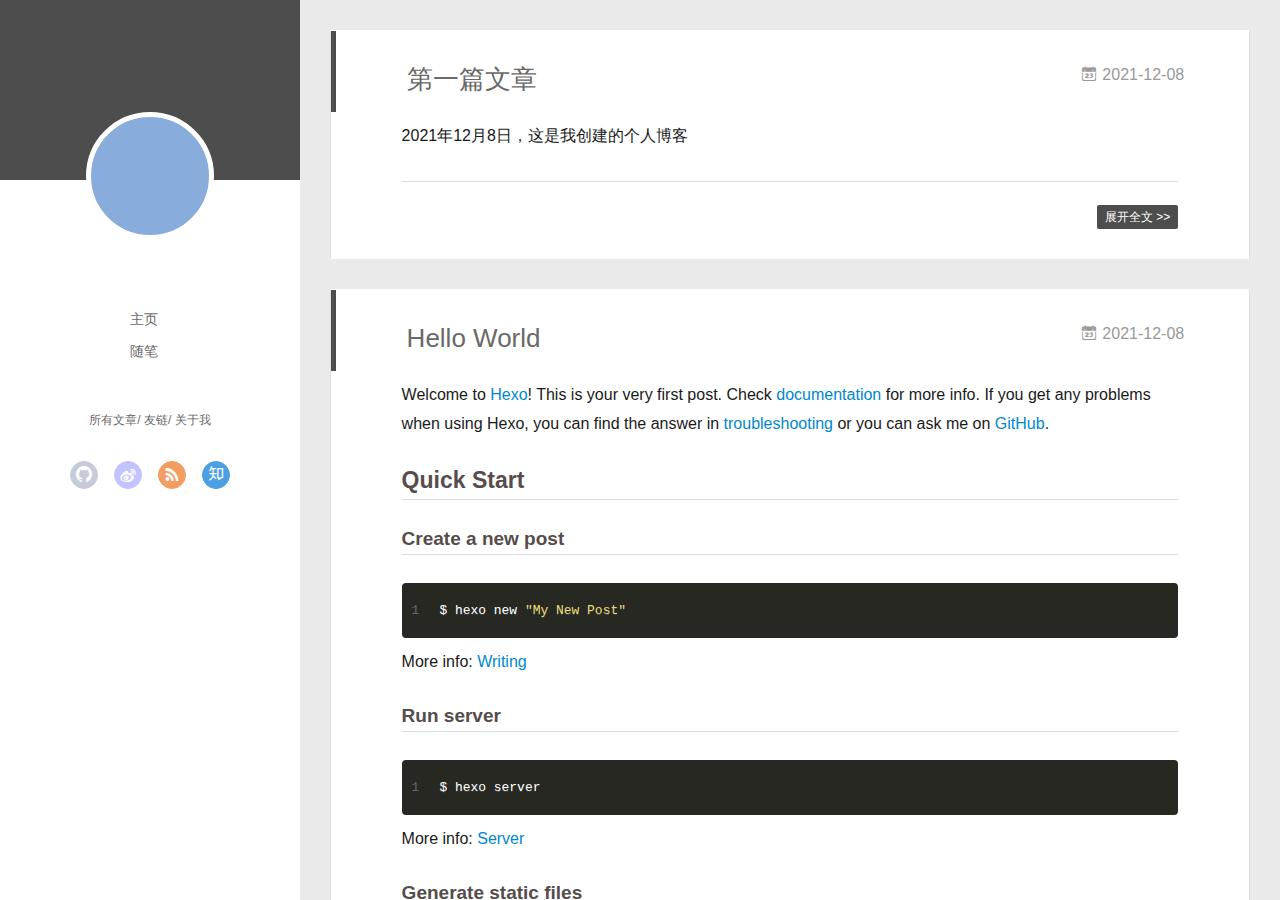
==== commit 400fe914: "Site updated: 2021-12-08 13:53:32" ====
--- a/index.html
+++ b/index.html
@@ -172,7 +172,8 @@
     
     <div class="article-entry" itemprop="articleBody">
       
-        
+        <p>2021年12月8日，这是我创建的个人博客</p>
+
       
 
       
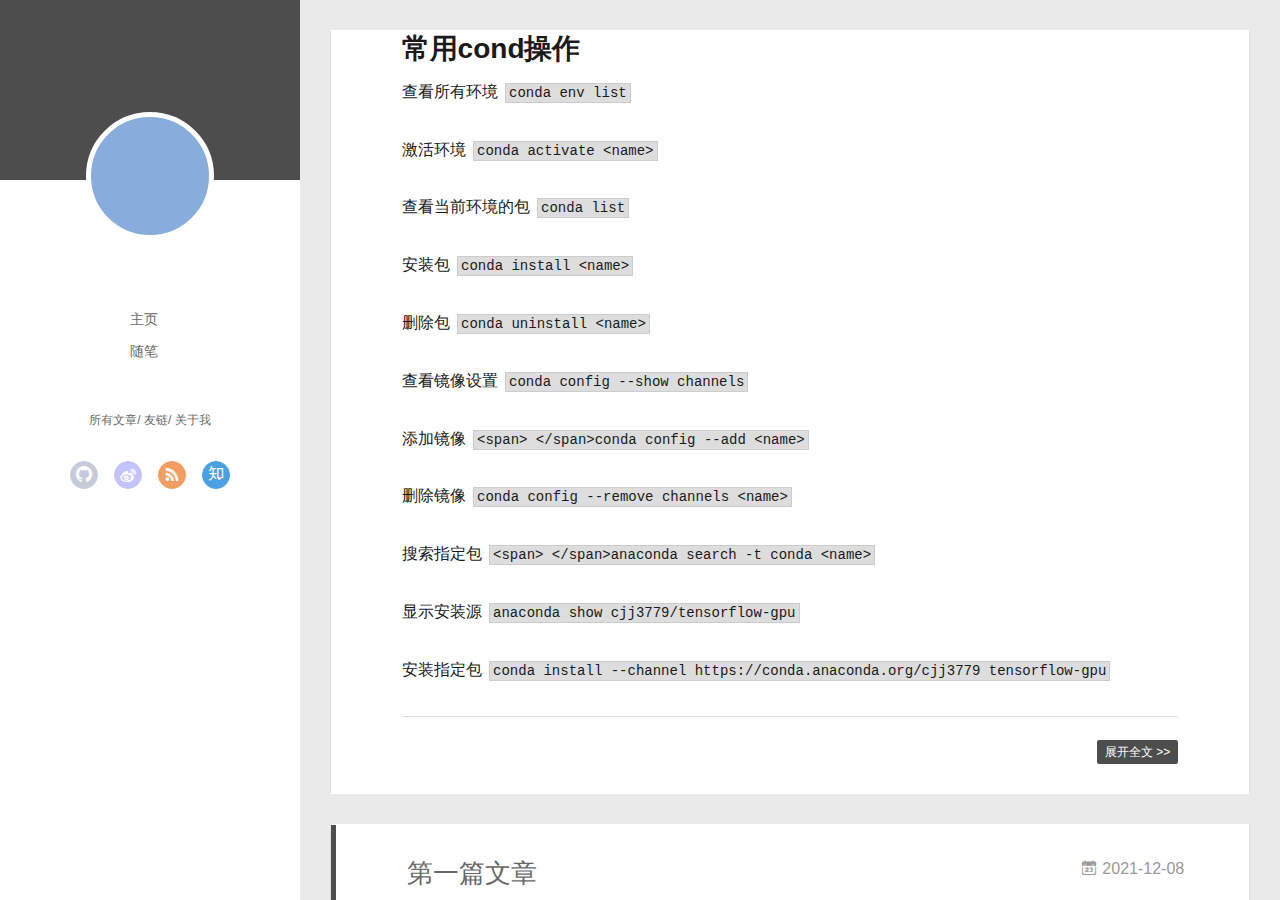
==== commit fd9a071f: "Site updated: 2021-12-10 13:07:17" ====
--- a/index.html
+++ b/index.html
@@ -151,6 +151,64 @@
           </div>
           <div id="js-content" class="content-ll">
             
+  
+    <article id="post-常见conda操作" class="article article-type-post  article-index" itemscope itemprop="blogPost">
+  <div class="article-inner">
+    
+    <div class="article-entry" itemprop="articleBody">
+      
+        <h1 id="常用cond操作"><a href="#常用cond操作" class="headerlink" title="常用cond操作"></a>常用cond操作</h1><p>查看所有环境 <code>conda env list</code></p>
+<p>激活环境 <code>conda activate &lt;name&gt;</code></p>
+<p>查看当前环境的包 <code>conda list</code></p>
+<p>安装包 <code>conda install &lt;name&gt;</code></p>
+<p>删除包 <code>conda uninstall &lt;name&gt;</code></p>
+<p>查看镜像设置 <code>conda config --show channels</code></p>
+<p>添加镜像 <code>&lt;span&gt; &lt;/span&gt;conda config --add &lt;name&gt;</code></p>
+<p>删除镜像 <code>conda config --remove channels &lt;name&gt;</code></p>
+<p>搜索指定包 <code>&lt;span&gt; &lt;/span&gt;anaconda search -t conda &lt;name&gt;</code></p>
+<p>显示安装源 <code>anaconda show cjj3779/tensorflow-gpu</code></p>
+<p>安装指定包 <code>conda install --channel https://conda.anaconda.org/cjj3779 tensorflow-gpu</code></p>
+
+      
+
+      
+    </div>
+    <div class="article-info article-info-index">
+      
+      
+      
+
+      
+        <p class="article-more-link">
+          <a class="article-more-a" href="/2021/12/10/%E5%B8%B8%E8%A7%81conda%E6%93%8D%E4%BD%9C/">展开全文 >></a>
+        </p>
+      
+
+      
+      <div class="clearfix"></div>
+    </div>
+  </div>
+</article>
+
+<aside class="wrap-side-operation">
+    <div class="mod-side-operation">
+        
+        <div class="jump-container" id="js-jump-container" style="display:none;">
+            <a href="javascript:void(0)" class="mod-side-operation__jump-to-top">
+                <i class="icon-font icon-back"></i>
+            </a>
+            <div id="js-jump-plan-container" class="jump-plan-container" style="top: -11px;">
+                <i class="icon-font icon-plane jump-plane"></i>
+            </div>
+        </div>
+        
+        
+    </div>
+</aside>
+
+
+
+
   
     <article id="post-第一篇文章" class="article article-type-post  article-index" itemscope itemprop="blogPost">
   <div class="article-inner">
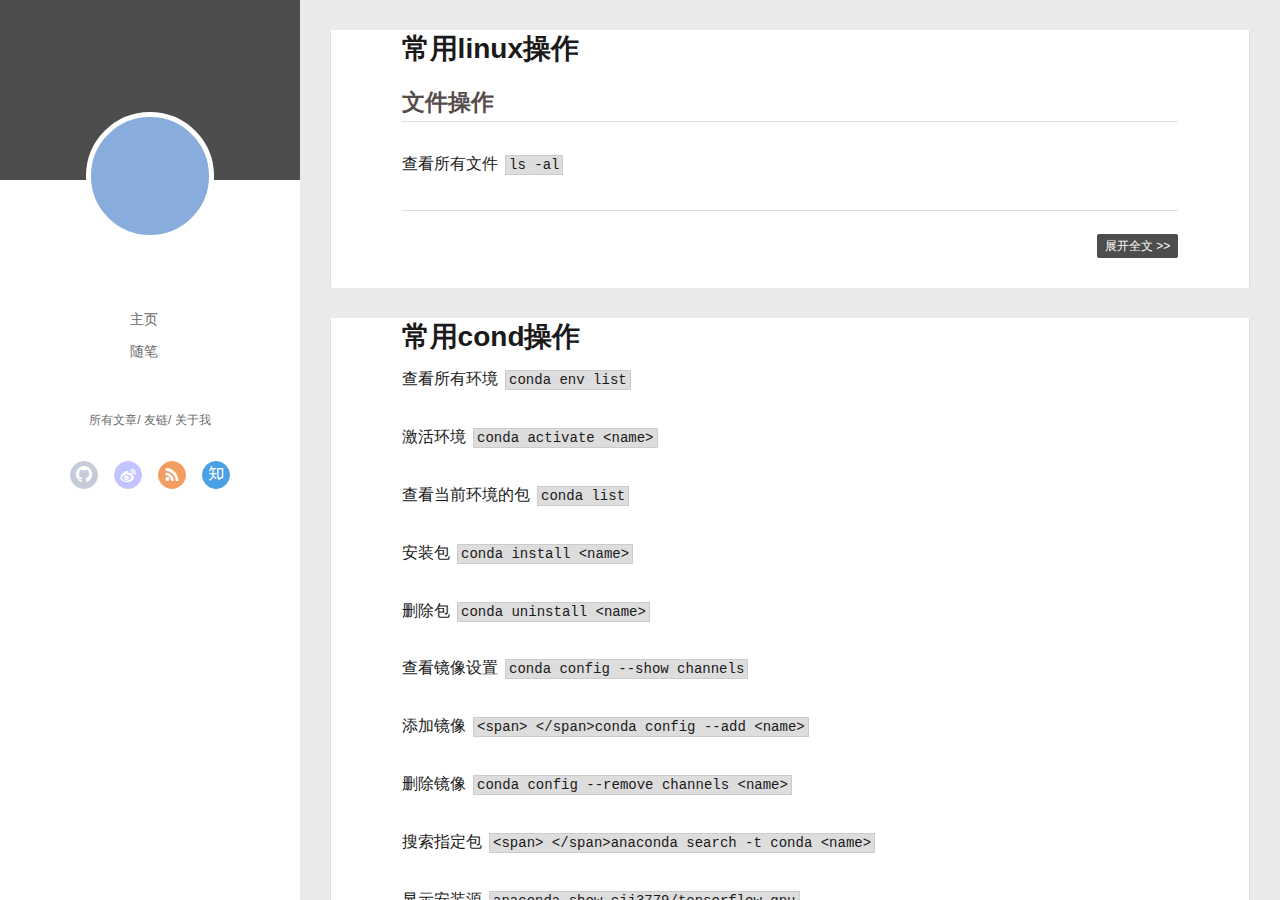
==== commit 8e9c1b5b: "Site updated: 2021-12-10 13:17:03" ====
--- a/index.html
+++ b/index.html
@@ -151,6 +151,54 @@
           </div>
           <div id="js-content" class="content-ll">
             
+  
+    <article id="post-常见linux操作" class="article article-type-post  article-index" itemscope itemprop="blogPost">
+  <div class="article-inner">
+    
+    <div class="article-entry" itemprop="articleBody">
+      
+        <h1 id="常用linux操作"><a href="#常用linux操作" class="headerlink" title="常用linux操作"></a>常用linux操作</h1><h2 id="文件操作"><a href="#文件操作" class="headerlink" title="文件操作"></a>文件操作</h2><p>查看所有文件 <code>ls -al</code></p>
+
+      
+
+      
+    </div>
+    <div class="article-info article-info-index">
+      
+      
+      
+
+      
+        <p class="article-more-link">
+          <a class="article-more-a" href="/2021/12/10/%E5%B8%B8%E8%A7%81linux%E6%93%8D%E4%BD%9C/">展开全文 >></a>
+        </p>
+      
+
+      
+      <div class="clearfix"></div>
+    </div>
+  </div>
+</article>
+
+<aside class="wrap-side-operation">
+    <div class="mod-side-operation">
+        
+        <div class="jump-container" id="js-jump-container" style="display:none;">
+            <a href="javascript:void(0)" class="mod-side-operation__jump-to-top">
+                <i class="icon-font icon-back"></i>
+            </a>
+            <div id="js-jump-plan-container" class="jump-plan-container" style="top: -11px;">
+                <i class="icon-font icon-plane jump-plane"></i>
+            </div>
+        </div>
+        
+        
+    </div>
+</aside>
+
+
+
+
   
     <article id="post-常见conda操作" class="article article-type-post  article-index" itemscope itemprop="blogPost">
   <div class="article-inner">
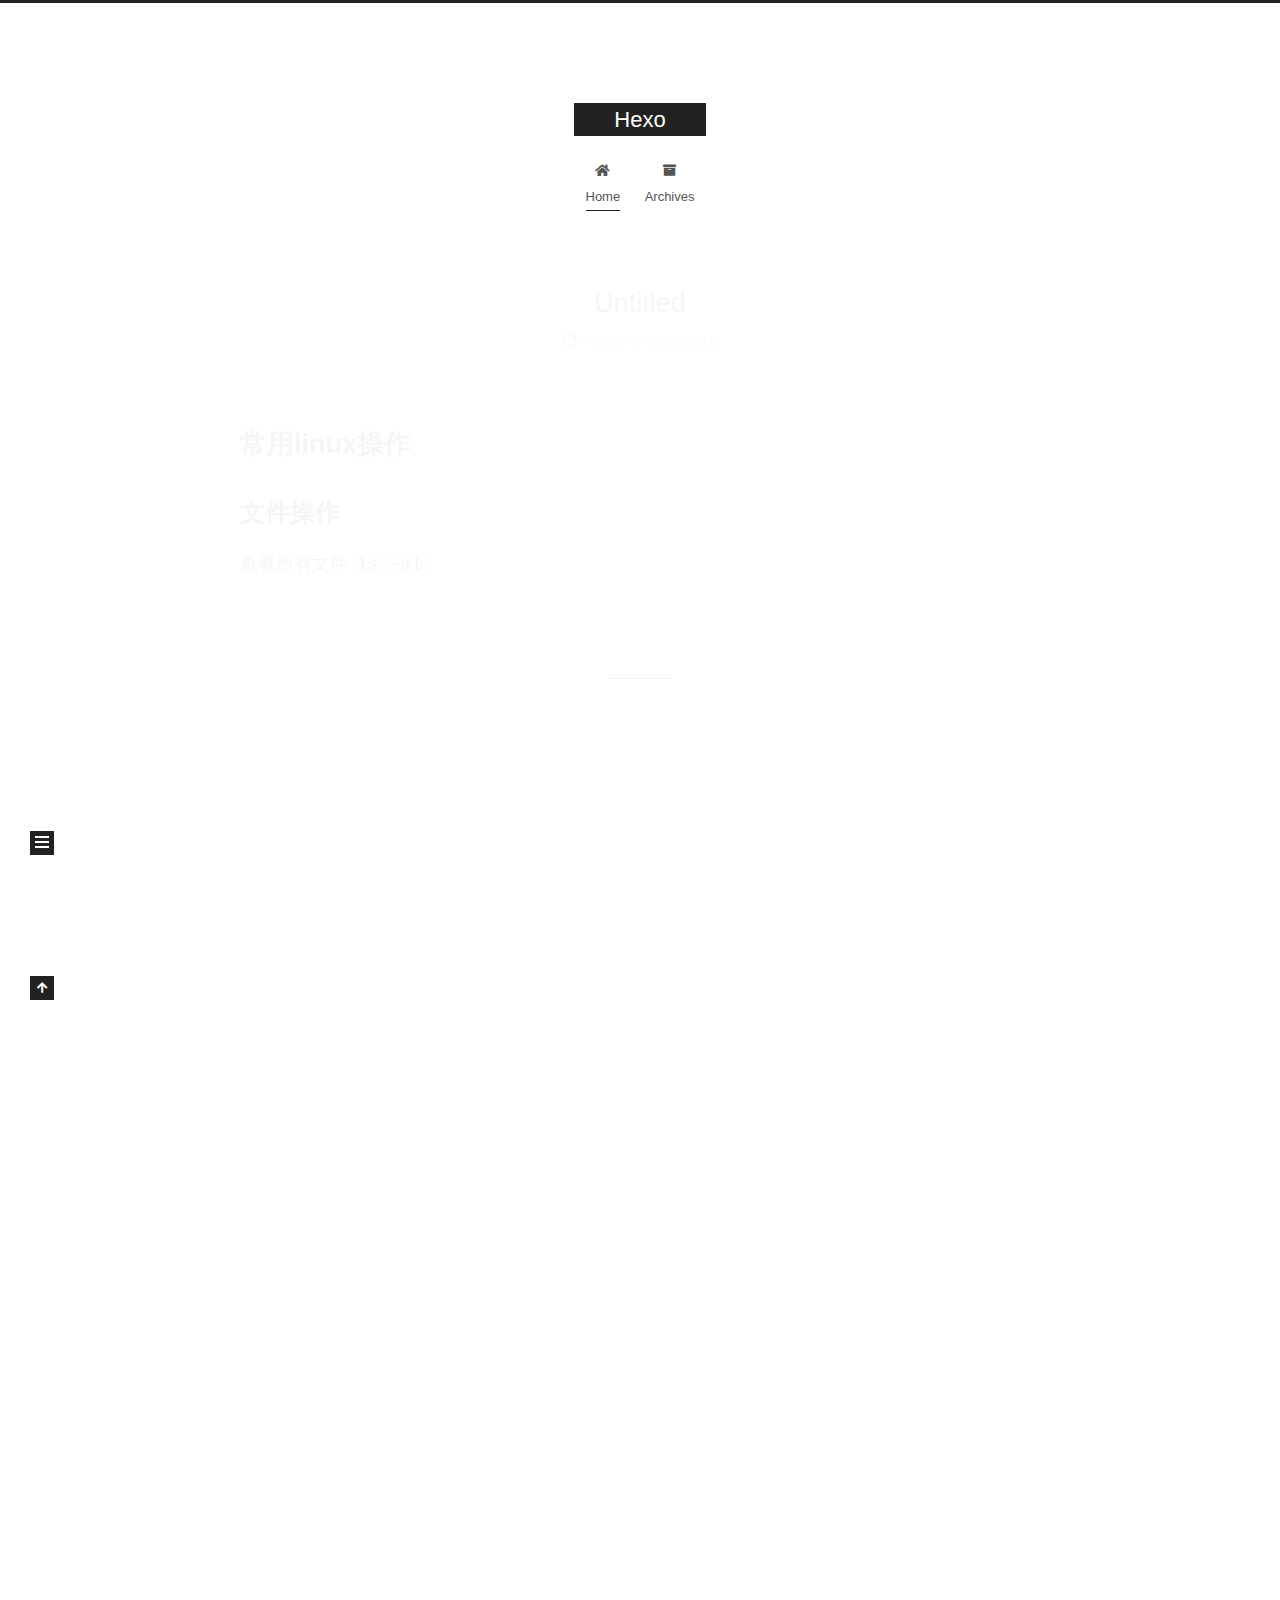
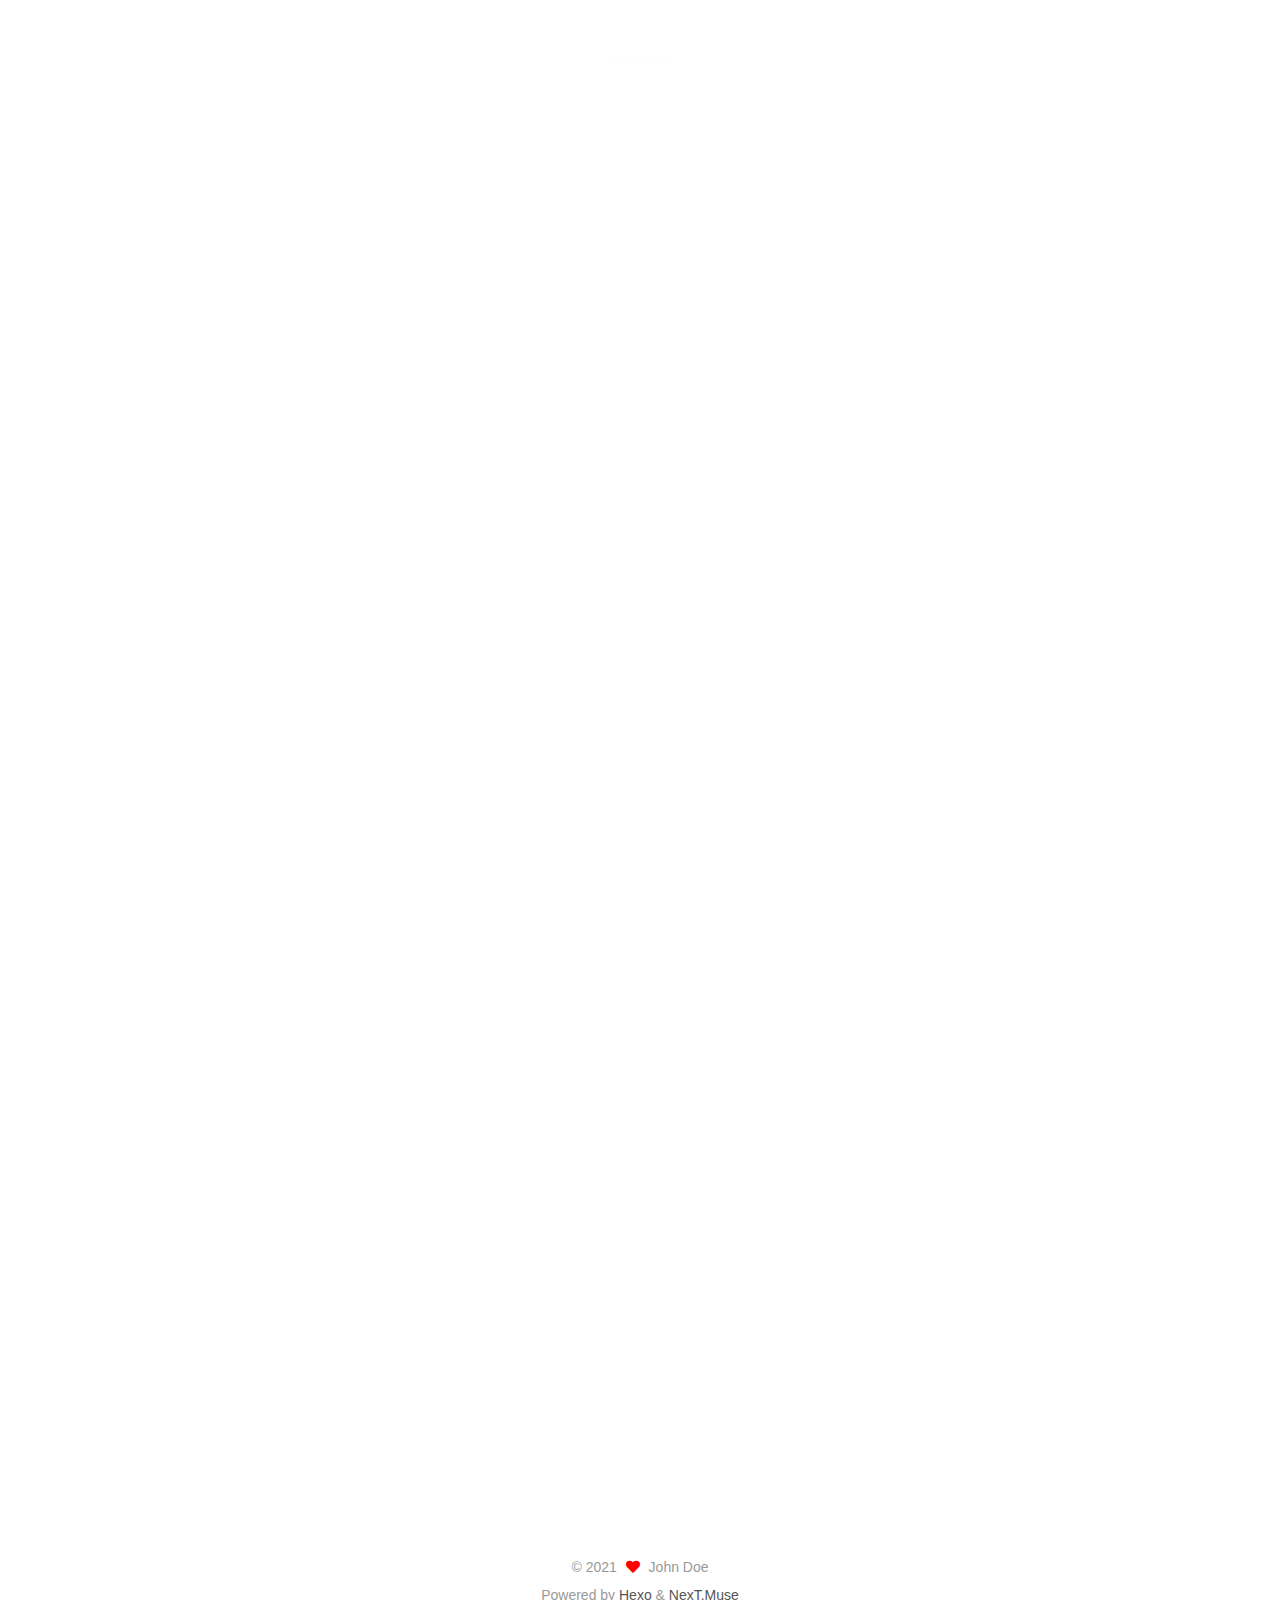
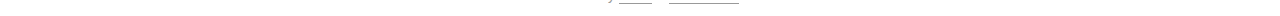
==== commit 70d2d1b4: "Site updated: 2021-12-10 14:04:17" ====
--- a/index.html
+++ b/index.html
@@ -1,13 +1,25 @@
 <!DOCTYPE html>
-<html>
+<html lang="en">
 <head>
-  <meta charset="utf-8">
-  
-  <meta name="renderer" content="webkit">
-  <meta http-equiv="X-UA-Compatible" content="IE=edge" >
-  <link rel="dns-prefetch" href="http://example.com">
-  <title>Hexo</title>
-  <meta name="viewport" content="width=device-width, initial-scale=1, maximum-scale=1">
+  <meta charset="UTF-8">
+<meta name="viewport" content="width=device-width, initial-scale=1, maximum-scale=2">
+<meta name="theme-color" content="#222">
+<meta name="generator" content="Hexo 5.4.0">
+  <link rel="apple-touch-icon" sizes="180x180" href="/images/apple-touch-icon-next.png">
+  <link rel="icon" type="image/png" sizes="32x32" href="/images/favicon-32x32-next.png">
+  <link rel="icon" type="image/png" sizes="16x16" href="/images/favicon-16x16-next.png">
+  <link rel="mask-icon" href="/images/logo.svg" color="#222">
+
+<link rel="stylesheet" href="/css/main.css">
+
+
+<link rel="stylesheet" href="/lib/font-awesome/css/all.min.css">
+
+<script id="hexo-configurations">
+    var NexT = window.NexT || {};
+    var CONFIG = {"hostname":"example.com","root":"/","scheme":"Muse","version":"7.8.0","exturl":false,"sidebar":{"position":"left","display":"post","padding":18,"offset":12,"onmobile":false},"copycode":{"enable":false,"show_result":false,"style":null},"back2top":{"enable":true,"sidebar":false,"scrollpercent":false},"bookmark":{"enable":false,"color":"#222","save":"auto"},"fancybox":false,"mediumzoom":false,"lazyload":false,"pangu":false,"comments":{"style":"tabs","active":null,"storage":true,"lazyload":false,"nav":null},"algolia":{"hits":{"per_page":10},"labels":{"input_placeholder":"Search for Posts","hits_empty":"We didn't find any results for the search: ${query}","hits_stats":"${hits} results found in ${time} ms"}},"localsearch":{"enable":false,"trigger":"auto","top_n_per_article":1,"unescape":false,"preload":false},"motion":{"enable":true,"async":false,"transition":{"post_block":"fadeIn","post_header":"slideDownIn","post_body":"slideDownIn","coll_header":"slideLeftIn","sidebar":"slideUpIn"}}};
+  </script>
+
   <meta property="og:type" content="website">
 <meta property="og:title" content="Hexo">
 <meta property="og:url" content="http://example.com/index.html">
@@ -15,197 +27,223 @@
 <meta property="og:locale" content="en_US">
 <meta property="article:author" content="John Doe">
 <meta name="twitter:card" content="summary">
-  
-    <link rel="alternative" href="/atom.xml" title="Hexo" type="application/atom+xml">
-  
-  
-    <link rel="icon" href="/favicon.png">
-  
-  <link rel="stylesheet" type="text/css" href="/./main.0cf68a.css">
-  <style type="text/css">
-  
-    #container.show {
-      background: linear-gradient(200deg,#a0cfe4,#e8c37e);
-    }
+
+<link rel="canonical" href="http://example.com/">
+
+
+<script id="page-configurations">
+  // https://hexo.io/docs/variables.html
+  CONFIG.page = {
+    sidebar: "",
+    isHome : true,
+    isPost : false,
+    lang   : 'en'
+  };
+</script>
+
+  <title>Hexo</title>
+  
+
+
+
+
+
+
+  <noscript>
+  <style>
+  .use-motion .brand,
+  .use-motion .menu-item,
+  .sidebar-inner,
+  .use-motion .post-block,
+  .use-motion .pagination,
+  .use-motion .comments,
+  .use-motion .post-header,
+  .use-motion .post-body,
+  .use-motion .collection-header { opacity: initial; }
+
+  .use-motion .site-title,
+  .use-motion .site-subtitle {
+    opacity: initial;
+    top: initial;
+  }
+
+  .use-motion .logo-line-before i { left: initial; }
+  .use-motion .logo-line-after i { right: initial; }
   </style>
-  
-
-  
-
-<meta name="generator" content="Hexo 5.4.0"></head>
-
-<body>
-  <div id="container" q-class="show:isCtnShow">
-    <canvas id="anm-canvas" class="anm-canvas"></canvas>
-    <div class="left-col" q-class="show:isShow">
-      
-<div class="overlay" style="background: #4d4d4d"></div>
-<div class="intrude-less">
-	<header id="header" class="inner">
-		<a href="/" class="profilepic">
-			<img src="" class="js-avatar">
-		</a>
-		<hgroup>
-		  <h1 class="header-author"><a href="/"></a></h1>
-		</hgroup>
-		
-
-		<nav class="header-menu">
-			<ul>
-			
-				<li><a href="/">主页</a></li>
-	        
-				<li><a href="/tags/%E9%9A%8F%E7%AC%94/">随笔</a></li>
-	        
-			</ul>
-		</nav>
-		<nav class="header-smart-menu">
-    		
-    			
-    			<a q-on="click: openSlider(e, 'innerArchive')" href="javascript:void(0)">所有文章</a>
-    			
+</noscript>
+
+</head>
+
+<body itemscope itemtype="http://schema.org/WebPage">
+  <div class="container use-motion">
+    <div class="headband"></div>
+
+    <header class="header" itemscope itemtype="http://schema.org/WPHeader">
+      <div class="header-inner"><div class="site-brand-container">
+  <div class="site-nav-toggle">
+    <div class="toggle" aria-label="Toggle navigation bar">
+      <span class="toggle-line toggle-line-first"></span>
+      <span class="toggle-line toggle-line-middle"></span>
+      <span class="toggle-line toggle-line-last"></span>
+    </div>
+  </div>
+
+  <div class="site-meta">
+
+    <a href="/" class="brand" rel="start">
+      <span class="logo-line-before"><i></i></span>
+      <h1 class="site-title">Hexo</h1>
+      <span class="logo-line-after"><i></i></span>
+    </a>
+  </div>
+
+  <div class="site-nav-right">
+    <div class="toggle popup-trigger">
+    </div>
+  </div>
+</div>
+
+
+
+
+<nav class="site-nav">
+  <ul id="menu" class="main-menu menu">
+        <li class="menu-item menu-item-home">
+
+    <a href="/" rel="section"><i class="fa fa-home fa-fw"></i>Home</a>
+
+  </li>
+        <li class="menu-item menu-item-archives">
+
+    <a href="/archives/" rel="section"><i class="fa fa-archive fa-fw"></i>Archives</a>
+
+  </li>
+  </ul>
+</nav>
+
+
+
+
+</div>
+    </header>
+
+    
+  <div class="back-to-top">
+    <i class="fa fa-arrow-up"></i>
+    <span>0%</span>
+  </div>
+
+
+    <main class="main">
+      <div class="main-inner">
+        <div class="content-wrap">
+          
+
+          <div class="content index posts-expand">
             
-    			
-    			<a q-on="click: openSlider(e, 'friends')" href="javascript:void(0)">友链</a>
-    			
-            
-    			
-    			<a q-on="click: openSlider(e, 'aboutme')" href="javascript:void(0)">关于我</a>
-    			
-            
-		</nav>
-		<nav class="header-nav">
-			<div class="social">
-				
-					<a class="github" target="_blank" href="#" title="github"><i class="icon-github"></i></a>
-		        
-					<a class="weibo" target="_blank" href="#" title="weibo"><i class="icon-weibo"></i></a>
-		        
-					<a class="rss" target="_blank" href="#" title="rss"><i class="icon-rss"></i></a>
-		        
-					<a class="zhihu" target="_blank" href="#" title="zhihu"><i class="icon-zhihu"></i></a>
-		        
-			</div>
-		</nav>
-	</header>		
-</div>
-
-    </div>
-    <div class="mid-col" q-class="show:isShow,hide:isShow|isFalse">
-      
-<nav id="mobile-nav">
-  	<div class="overlay js-overlay" style="background: #4d4d4d"></div>
-	<div class="btnctn js-mobile-btnctn">
-  		<div class="slider-trigger list" q-on="click: openSlider(e)"><i class="icon icon-sort"></i></div>
-	</div>
-	<div class="intrude-less">
-		<header id="header" class="inner">
-			<div class="profilepic">
-				<img src="" class="js-avatar">
-			</div>
-			<hgroup>
-			  <h1 class="header-author js-header-author"></h1>
-			</hgroup>
-			
-			
-			
-				
-			
-				
-			
-			
-			
-			<nav class="header-nav">
-				<div class="social">
-					
-						<a class="github" target="_blank" href="#" title="github"><i class="icon-github"></i></a>
-			        
-						<a class="weibo" target="_blank" href="#" title="weibo"><i class="icon-weibo"></i></a>
-			        
-						<a class="rss" target="_blank" href="#" title="rss"><i class="icon-rss"></i></a>
-			        
-						<a class="zhihu" target="_blank" href="#" title="zhihu"><i class="icon-zhihu"></i></a>
-			        
-				</div>
-			</nav>
-
-			<nav class="header-menu js-header-menu">
-				<ul style="width: 50%">
-				
-				
-					<li style="width: 50%"><a href="/">主页</a></li>
-		        
-					<li style="width: 50%"><a href="/tags/%E9%9A%8F%E7%AC%94/">随笔</a></li>
-		        
-				</ul>
-			</nav>
-		</header>				
-	</div>
-	<div class="mobile-mask" style="display:none" q-show="isShow"></div>
-</nav>
-
-      <div id="wrapper" class="body-wrap">
-        <div class="menu-l">
-          <div class="canvas-wrap">
-            <canvas data-colors="#eaeaea" data-sectionHeight="100" data-contentId="js-content" id="myCanvas1" class="anm-canvas"></canvas>
-          </div>
-          <div id="js-content" class="content-ll">
-            
-  
-    <article id="post-常见linux操作" class="article article-type-post  article-index" itemscope itemprop="blogPost">
-  <div class="article-inner">
-    
-    <div class="article-entry" itemprop="articleBody">
-      
-        <h1 id="常用linux操作"><a href="#常用linux操作" class="headerlink" title="常用linux操作"></a>常用linux操作</h1><h2 id="文件操作"><a href="#文件操作" class="headerlink" title="文件操作"></a>文件操作</h2><p>查看所有文件 <code>ls -al</code></p>
-
-      
-
-      
-    </div>
-    <div class="article-info article-info-index">
-      
-      
-      
-
-      
-        <p class="article-more-link">
-          <a class="article-more-a" href="/2021/12/10/%E5%B8%B8%E8%A7%81linux%E6%93%8D%E4%BD%9C/">展开全文 >></a>
-        </p>
-      
-
-      
-      <div class="clearfix"></div>
-    </div>
-  </div>
-</article>
-
-<aside class="wrap-side-operation">
-    <div class="mod-side-operation">
-        
-        <div class="jump-container" id="js-jump-container" style="display:none;">
-            <a href="javascript:void(0)" class="mod-side-operation__jump-to-top">
-                <i class="icon-font icon-back"></i>
-            </a>
-            <div id="js-jump-plan-container" class="jump-plan-container" style="top: -11px;">
-                <i class="icon-font icon-plane jump-plane"></i>
-            </div>
+      
+  
+  
+  <article itemscope itemtype="http://schema.org/Article" class="post-block" lang="en">
+    <link itemprop="mainEntityOfPage" href="http://example.com/2021/12/10/%E5%B8%B8%E8%A7%81linux%E6%93%8D%E4%BD%9C/">
+
+    <span hidden itemprop="author" itemscope itemtype="http://schema.org/Person">
+      <meta itemprop="image" content="/images/avatar.gif">
+      <meta itemprop="name" content="John Doe">
+      <meta itemprop="description" content="">
+    </span>
+
+    <span hidden itemprop="publisher" itemscope itemtype="http://schema.org/Organization">
+      <meta itemprop="name" content="Hexo">
+    </span>
+      <header class="post-header">
+        <h2 class="post-title" itemprop="name headline">
+          
+            <a href="/2021/12/10/%E5%B8%B8%E8%A7%81linux%E6%93%8D%E4%BD%9C/" class="post-title-link" itemprop="url">Untitled</a>
+        </h2>
+
+        <div class="post-meta">
+            <span class="post-meta-item">
+              <span class="post-meta-item-icon">
+                <i class="far fa-calendar"></i>
+              </span>
+              <span class="post-meta-item-text">Posted on</span>
+              
+
+              <time title="Created: 2021-12-10 13:07:57 / Modified: 13:16:27" itemprop="dateCreated datePublished" datetime="2021-12-10T13:07:57+08:00">2021-12-10</time>
+            </span>
+
+          
+
         </div>
-        
-        
-    </div>
-</aside>
-
-
-
-
-  
-    <article id="post-常见conda操作" class="article article-type-post  article-index" itemscope itemprop="blogPost">
-  <div class="article-inner">
-    
-    <div class="article-entry" itemprop="articleBody">
-      
-        <h1 id="常用cond操作"><a href="#常用cond操作" class="headerlink" title="常用cond操作"></a>常用cond操作</h1><p>查看所有环境 <code>conda env list</code></p>
+      </header>
+
+    
+    
+    
+    <div class="post-body" itemprop="articleBody">
+
+      
+          <h1 id="常用linux操作"><a href="#常用linux操作" class="headerlink" title="常用linux操作"></a>常用linux操作</h1><h2 id="文件操作"><a href="#文件操作" class="headerlink" title="文件操作"></a>文件操作</h2><p>查看所有文件 <code>ls -al</code></p>
+
+      
+    </div>
+
+    
+    
+    
+      <footer class="post-footer">
+        <div class="post-eof"></div>
+      </footer>
+  </article>
+  
+  
+  
+
+      
+  
+  
+  <article itemscope itemtype="http://schema.org/Article" class="post-block" lang="en">
+    <link itemprop="mainEntityOfPage" href="http://example.com/2021/12/10/%E5%B8%B8%E8%A7%81conda%E6%93%8D%E4%BD%9C/">
+
+    <span hidden itemprop="author" itemscope itemtype="http://schema.org/Person">
+      <meta itemprop="image" content="/images/avatar.gif">
+      <meta itemprop="name" content="John Doe">
+      <meta itemprop="description" content="">
+    </span>
+
+    <span hidden itemprop="publisher" itemscope itemtype="http://schema.org/Organization">
+      <meta itemprop="name" content="Hexo">
+    </span>
+      <header class="post-header">
+        <h2 class="post-title" itemprop="name headline">
+          
+            <a href="/2021/12/10/%E5%B8%B8%E8%A7%81conda%E6%93%8D%E4%BD%9C/" class="post-title-link" itemprop="url">Untitled</a>
+        </h2>
+
+        <div class="post-meta">
+            <span class="post-meta-item">
+              <span class="post-meta-item-icon">
+                <i class="far fa-calendar"></i>
+              </span>
+              <span class="post-meta-item-text">Posted on</span>
+              
+
+              <time title="Created: 2021-12-10 12:56:57 / Modified: 13:09:22" itemprop="dateCreated datePublished" datetime="2021-12-10T12:56:57+08:00">2021-12-10</time>
+            </span>
+
+          
+
+        </div>
+      </header>
+
+    
+    
+    
+    <div class="post-body" itemprop="articleBody">
+
+      
+          <h1 id="常用cond操作"><a href="#常用cond操作" class="headerlink" title="常用cond操作"></a>常用cond操作</h1><p>查看所有环境 <code>conda env list</code></p>
 <p>激活环境 <code>conda activate &lt;name&gt;</code></p>
 <p>查看当前环境的包 <code>conda list</code></p>
 <p>安装包 <code>conda install &lt;name&gt;</code></p>
@@ -218,130 +256,122 @@
 <p>安装指定包 <code>conda install --channel https://conda.anaconda.org/cjj3779 tensorflow-gpu</code></p>
 
       
-
-      
-    </div>
-    <div class="article-info article-info-index">
-      
-      
-      
-
-      
-        <p class="article-more-link">
-          <a class="article-more-a" href="/2021/12/10/%E5%B8%B8%E8%A7%81conda%E6%93%8D%E4%BD%9C/">展开全文 >></a>
-        </p>
-      
-
-      
-      <div class="clearfix"></div>
-    </div>
-  </div>
-</article>
-
-<aside class="wrap-side-operation">
-    <div class="mod-side-operation">
-        
-        <div class="jump-container" id="js-jump-container" style="display:none;">
-            <a href="javascript:void(0)" class="mod-side-operation__jump-to-top">
-                <i class="icon-font icon-back"></i>
-            </a>
-            <div id="js-jump-plan-container" class="jump-plan-container" style="top: -11px;">
-                <i class="icon-font icon-plane jump-plane"></i>
-            </div>
+    </div>
+
+    
+    
+    
+      <footer class="post-footer">
+        <div class="post-eof"></div>
+      </footer>
+  </article>
+  
+  
+  
+
+      
+  
+  
+  <article itemscope itemtype="http://schema.org/Article" class="post-block" lang="en">
+    <link itemprop="mainEntityOfPage" href="http://example.com/2021/12/08/%E7%AC%AC%E4%B8%80%E7%AF%87%E6%96%87%E7%AB%A0/">
+
+    <span hidden itemprop="author" itemscope itemtype="http://schema.org/Person">
+      <meta itemprop="image" content="/images/avatar.gif">
+      <meta itemprop="name" content="John Doe">
+      <meta itemprop="description" content="">
+    </span>
+
+    <span hidden itemprop="publisher" itemscope itemtype="http://schema.org/Organization">
+      <meta itemprop="name" content="Hexo">
+    </span>
+      <header class="post-header">
+        <h2 class="post-title" itemprop="name headline">
+          
+            <a href="/2021/12/08/%E7%AC%AC%E4%B8%80%E7%AF%87%E6%96%87%E7%AB%A0/" class="post-title-link" itemprop="url">第一篇文章</a>
+        </h2>
+
+        <div class="post-meta">
+            <span class="post-meta-item">
+              <span class="post-meta-item-icon">
+                <i class="far fa-calendar"></i>
+              </span>
+              <span class="post-meta-item-text">Posted on</span>
+              
+
+              <time title="Created: 2021-12-08 11:40:36 / Modified: 13:52:41" itemprop="dateCreated datePublished" datetime="2021-12-08T11:40:36+08:00">2021-12-08</time>
+            </span>
+
+          
+
         </div>
-        
-        
-    </div>
-</aside>
-
-
-
-
-  
-    <article id="post-第一篇文章" class="article article-type-post  article-index" itemscope itemprop="blogPost">
-  <div class="article-inner">
-    
-      <header class="article-header">
-        
-  
-    <h1 itemprop="name">
-      <a class="article-title" href="/2021/12/08/%E7%AC%AC%E4%B8%80%E7%AF%87%E6%96%87%E7%AB%A0/">第一篇文章</a>
-    </h1>
-  
-
-        
-        <a href="/2021/12/08/%E7%AC%AC%E4%B8%80%E7%AF%87%E6%96%87%E7%AB%A0/" class="archive-article-date">
-  	<time datetime="2021-12-08T03:40:36.000Z" itemprop="datePublished"><i class="icon-calendar icon"></i>2021-12-08</time>
-</a>
-        
       </header>
-    
-    <div class="article-entry" itemprop="articleBody">
-      
-        <p>2021年12月8日，这是我创建的个人博客</p>
-
-      
-
-      
-    </div>
-    <div class="article-info article-info-index">
-      
-      
-      
-
-      
-        <p class="article-more-link">
-          <a class="article-more-a" href="/2021/12/08/%E7%AC%AC%E4%B8%80%E7%AF%87%E6%96%87%E7%AB%A0/">展开全文 >></a>
-        </p>
-      
-
-      
-      <div class="clearfix"></div>
-    </div>
-  </div>
-</article>
-
-<aside class="wrap-side-operation">
-    <div class="mod-side-operation">
-        
-        <div class="jump-container" id="js-jump-container" style="display:none;">
-            <a href="javascript:void(0)" class="mod-side-operation__jump-to-top">
-                <i class="icon-font icon-back"></i>
-            </a>
-            <div id="js-jump-plan-container" class="jump-plan-container" style="top: -11px;">
-                <i class="icon-font icon-plane jump-plane"></i>
-            </div>
+
+    
+    
+    
+    <div class="post-body" itemprop="articleBody">
+
+      
+          <p>2021年12月8日，这是我创建的个人博客</p>
+
+      
+    </div>
+
+    
+    
+    
+      <footer class="post-footer">
+        <div class="post-eof"></div>
+      </footer>
+  </article>
+  
+  
+  
+
+      
+  
+  
+  <article itemscope itemtype="http://schema.org/Article" class="post-block" lang="en">
+    <link itemprop="mainEntityOfPage" href="http://example.com/2021/12/08/hello-world/">
+
+    <span hidden itemprop="author" itemscope itemtype="http://schema.org/Person">
+      <meta itemprop="image" content="/images/avatar.gif">
+      <meta itemprop="name" content="John Doe">
+      <meta itemprop="description" content="">
+    </span>
+
+    <span hidden itemprop="publisher" itemscope itemtype="http://schema.org/Organization">
+      <meta itemprop="name" content="Hexo">
+    </span>
+      <header class="post-header">
+        <h2 class="post-title" itemprop="name headline">
+          
+            <a href="/2021/12/08/hello-world/" class="post-title-link" itemprop="url">Hello World</a>
+        </h2>
+
+        <div class="post-meta">
+            <span class="post-meta-item">
+              <span class="post-meta-item-icon">
+                <i class="far fa-calendar"></i>
+              </span>
+              <span class="post-meta-item-text">Posted on</span>
+              
+
+              <time title="Created: 2021-12-08 11:35:06 / Modified: 11:32:46" itemprop="dateCreated datePublished" datetime="2021-12-08T11:35:06+08:00">2021-12-08</time>
+            </span>
+
+          
+
         </div>
-        
-        
-    </div>
-</aside>
-
-
-
-
-  
-    <article id="post-hello-world" class="article article-type-post  article-index" itemscope itemprop="blogPost">
-  <div class="article-inner">
-    
-      <header class="article-header">
-        
-  
-    <h1 itemprop="name">
-      <a class="article-title" href="/2021/12/08/hello-world/">Hello World</a>
-    </h1>
-  
-
-        
-        <a href="/2021/12/08/hello-world/" class="archive-article-date">
-  	<time datetime="2021-12-08T03:35:06.557Z" itemprop="datePublished"><i class="icon-calendar icon"></i>2021-12-08</time>
-</a>
-        
       </header>
-    
-    <div class="article-entry" itemprop="articleBody">
-      
-        <p>Welcome to <a target="_blank" rel="noopener" href="https://hexo.io/">Hexo</a>! This is your very first post. Check <a target="_blank" rel="noopener" href="https://hexo.io/docs/">documentation</a> for more info. If you get any problems when using Hexo, you can find the answer in <a target="_blank" rel="noopener" href="https://hexo.io/docs/troubleshooting.html">troubleshooting</a> or you can ask me on <a target="_blank" rel="noopener" href="https://github.com/hexojs/hexo/issues">GitHub</a>.</p>
+
+    
+    
+    
+    <div class="post-body" itemprop="articleBody">
+
+      
+          <p>Welcome to <a target="_blank" rel="noopener" href="https://hexo.io/">Hexo</a>! This is your very first post. Check <a target="_blank" rel="noopener" href="https://hexo.io/docs/">documentation</a> for more info. If you get any problems when using Hexo, you can find the answer in <a target="_blank" rel="noopener" href="https://hexo.io/docs/troubleshooting.html">troubleshooting</a> or you can ask me on <a target="_blank" rel="noopener" href="https://github.com/hexojs/hexo/issues">GitHub</a>.</p>
 <h2 id="Quick-Start"><a href="#Quick-Start" class="headerlink" title="Quick Start"></a>Quick Start</h2><h3 id="Create-a-new-post"><a href="#Create-a-new-post" class="headerlink" title="Create a new post"></a>Create a new post</h3><figure class="highlight bash"><table><tr><td class="gutter"><pre><span class="line">1</span><br></pre></td><td class="code"><pre><span class="line">$ hexo new <span class="string">&quot;My New Post&quot;</span></span><br></pre></td></tr></table></figure>
 
 <p>More info: <a target="_blank" rel="noopener" href="https://hexo.io/docs/writing.html">Writing</a></p>
@@ -356,292 +386,172 @@
 <p>More info: <a target="_blank" rel="noopener" href="https://hexo.io/docs/one-command-deployment.html">Deployment</a></p>
 
       
-
-      
-    </div>
-    <div class="article-info article-info-index">
-      
-      
-      
-
-      
-        <p class="article-more-link">
-          <a class="article-more-a" href="/2021/12/08/hello-world/">展开全文 >></a>
-        </p>
-      
-
-      
-      <div class="clearfix"></div>
-    </div>
-  </div>
-</article>
-
-<aside class="wrap-side-operation">
-    <div class="mod-side-operation">
+    </div>
+
+    
+    
+    
+      <footer class="post-footer">
+        <div class="post-eof"></div>
+      </footer>
+  </article>
+  
+  
+  
+
+
+  
+
+
+
+          </div>
+          
+
+<script>
+  window.addEventListener('tabs:register', () => {
+    let { activeClass } = CONFIG.comments;
+    if (CONFIG.comments.storage) {
+      activeClass = localStorage.getItem('comments_active') || activeClass;
+    }
+    if (activeClass) {
+      let activeTab = document.querySelector(`a[href="#comment-${activeClass}"]`);
+      if (activeTab) {
+        activeTab.click();
+      }
+    }
+  });
+  if (CONFIG.comments.storage) {
+    window.addEventListener('tabs:click', event => {
+      if (!event.target.matches('.tabs-comment .tab-content .tab-pane')) return;
+      let commentClass = event.target.classList[1];
+      localStorage.setItem('comments_active', commentClass);
+    });
+  }
+</script>
+
+        </div>
+          
+  
+  <div class="toggle sidebar-toggle">
+    <span class="toggle-line toggle-line-first"></span>
+    <span class="toggle-line toggle-line-middle"></span>
+    <span class="toggle-line toggle-line-last"></span>
+  </div>
+
+  <aside class="sidebar">
+    <div class="sidebar-inner">
+
+      <ul class="sidebar-nav motion-element">
+        <li class="sidebar-nav-toc">
+          Table of Contents
+        </li>
+        <li class="sidebar-nav-overview">
+          Overview
+        </li>
+      </ul>
+
+      <!--noindex-->
+      <div class="post-toc-wrap sidebar-panel">
+      </div>
+      <!--/noindex-->
+
+      <div class="site-overview-wrap sidebar-panel">
+        <div class="site-author motion-element" itemprop="author" itemscope itemtype="http://schema.org/Person">
+  <p class="site-author-name" itemprop="name">John Doe</p>
+  <div class="site-description" itemprop="description"></div>
+</div>
+<div class="site-state-wrap motion-element">
+  <nav class="site-state">
+      <div class="site-state-item site-state-posts">
+          <a href="/archives/">
         
-        <div class="jump-container" id="js-jump-container" style="display:none;">
-            <a href="javascript:void(0)" class="mod-side-operation__jump-to-top">
-                <i class="icon-font icon-back"></i>
-            </a>
-            <div id="js-jump-plan-container" class="jump-plan-container" style="top: -11px;">
-                <i class="icon-font icon-plane jump-plane"></i>
-            </div>
-        </div>
+          <span class="site-state-item-count">4</span>
+          <span class="site-state-item-name">posts</span>
+        </a>
+      </div>
+  </nav>
+</div>
+
+
+
+      </div>
+
+    </div>
+  </aside>
+  <div id="sidebar-dimmer"></div>
+
+
+      </div>
+    </main>
+
+    <footer class="footer">
+      <div class="footer-inner">
         
+
         
-    </div>
-</aside>
-
-
-
-
-  
-  
-
-
-          </div>
-        </div>
+
+<div class="copyright">
+  
+  &copy; 
+  <span itemprop="copyrightYear">2021</span>
+  <span class="with-love">
+    <i class="fa fa-heart"></i>
+  </span>
+  <span class="author" itemprop="copyrightHolder">John Doe</span>
+</div>
+  <div class="powered-by">Powered by <a href="https://hexo.io/" class="theme-link" rel="noopener" target="_blank">Hexo</a> & <a href="https://muse.theme-next.org/" class="theme-link" rel="noopener" target="_blank">NexT.Muse</a>
+  </div>
+
+        
+
+
+
+
+
+
+
+
       </div>
-      <footer id="footer">
-  <div class="outer">
-    <div id="footer-info">
-    	<div class="footer-left">
-    		&copy; 2021 John Doe
-    	</div>
-      	<div class="footer-right">
-      		<a href="http://hexo.io/" target="_blank">Hexo</a>  Theme <a href="https://github.com/litten/hexo-theme-yilia" target="_blank">Yilia</a> by Litten
-      	</div>
-    </div>
-  </div>
-</footer>
-    </div>
-    <script>
-	var yiliaConfig = {
-		mathjax: false,
-		isHome: true,
-		isPost: false,
-		isArchive: false,
-		isTag: false,
-		isCategory: false,
-		open_in_new: false,
-		toc_hide_index: true,
-		root: "/",
-		innerArchive: true,
-		showTags: false
-	}
-</script>
-
-<script>!function(t){function n(e){if(r[e])return r[e].exports;var i=r[e]={exports:{},id:e,loaded:!1};return t[e].call(i.exports,i,i.exports,n),i.loaded=!0,i.exports}var r={};n.m=t,n.c=r,n.p="./",n(0)}([function(t,n,r){r(195),t.exports=r(191)},function(t,n,r){var e=r(3),i=r(52),o=r(27),u=r(28),c=r(53),f="prototype",a=function(t,n,r){var s,l,h,v,p=t&a.F,d=t&a.G,y=t&a.S,g=t&a.P,b=t&a.B,m=d?e:y?e[n]||(e[n]={}):(e[n]||{})[f],x=d?i:i[n]||(i[n]={}),w=x[f]||(x[f]={});d&&(r=n);for(s in r)l=!p&&m&&void 0!==m[s],h=(l?m:r)[s],v=b&&l?c(h,e):g&&"function"==typeof h?c(Function.call,h):h,m&&u(m,s,h,t&a.U),x[s]!=h&&o(x,s,v),g&&w[s]!=h&&(w[s]=h)};e.core=i,a.F=1,a.G=2,a.S=4,a.P=8,a.B=16,a.W=32,a.U=64,a.R=128,t.exports=a},function(t,n,r){var e=r(6);t.exports=function(t){if(!e(t))throw TypeError(t+" is not an object!");return t}},function(t,n){var r=t.exports="undefined"!=typeof window&&window.Math==Math?window:"undefined"!=typeof self&&self.Math==Math?self:Function("return this")();"number"==typeof __g&&(__g=r)},function(t,n){t.exports=function(t){try{return!!t()}catch(t){return!0}}},function(t,n){var r=t.exports="undefined"!=typeof window&&window.Math==Math?window:"undefined"!=typeof self&&self.Math==Math?self:Function("return this")();"number"==typeof __g&&(__g=r)},function(t,n){t.exports=function(t){return"object"==typeof t?null!==t:"function"==typeof t}},function(t,n,r){var e=r(126)("wks"),i=r(76),o=r(3).Symbol,u="function"==typeof o;(t.exports=function(t){return e[t]||(e[t]=u&&o[t]||(u?o:i)("Symbol."+t))}).store=e},function(t,n){var r={}.hasOwnProperty;t.exports=function(t,n){return r.call(t,n)}},function(t,n,r){var e=r(94),i=r(33);t.exports=function(t){return e(i(t))}},function(t,n,r){t.exports=!r(4)(function(){return 7!=Object.defineProperty({},"a",{get:function(){return 7}}).a})},function(t,n,r){var e=r(2),i=r(167),o=r(50),u=Object.defineProperty;n.f=r(10)?Object.defineProperty:function(t,n,r){if(e(t),n=o(n,!0),e(r),i)try{return u(t,n,r)}catch(t){}if("get"in r||"set"in r)throw TypeError("Accessors not supported!");return"value"in r&&(t[n]=r.value),t}},function(t,n,r){t.exports=!r(18)(function(){return 7!=Object.defineProperty({},"a",{get:function(){return 7}}).a})},function(t,n,r){var e=r(14),i=r(22);t.exports=r(12)?function(t,n,r){return e.f(t,n,i(1,r))}:function(t,n,r){return t[n]=r,t}},function(t,n,r){var e=r(20),i=r(58),o=r(42),u=Object.defineProperty;n.f=r(12)?Object.defineProperty:function(t,n,r){if(e(t),n=o(n,!0),e(r),i)try{return u(t,n,r)}catch(t){}if("get"in r||"set"in r)throw TypeError("Accessors not supported!");return"value"in r&&(t[n]=r.value),t}},function(t,n,r){var e=r(40)("wks"),i=r(23),o=r(5).Symbol,u="function"==typeof o;(t.exports=function(t){return e[t]||(e[t]=u&&o[t]||(u?o:i)("Symbol."+t))}).store=e},function(t,n,r){var e=r(67),i=Math.min;t.exports=function(t){return t>0?i(e(t),9007199254740991):0}},function(t,n,r){var e=r(46);t.exports=function(t){return Object(e(t))}},function(t,n){t.exports=function(t){try{return!!t()}catch(t){return!0}}},function(t,n,r){var e=r(63),i=r(34);t.exports=Object.keys||function(t){return e(t,i)}},function(t,n,r){var e=r(21);t.exports=function(t){if(!e(t))throw TypeError(t+" is not an object!");return t}},function(t,n){t.exports=function(t){return"object"==typeof t?null!==t:"function"==typeof t}},function(t,n){t.exports=function(t,n){return{enumerable:!(1&t),configurable:!(2&t),writable:!(4&t),value:n}}},function(t,n){var r=0,e=Math.random();t.exports=function(t){return"Symbol(".concat(void 0===t?"":t,")_",(++r+e).toString(36))}},function(t,n){var r={}.hasOwnProperty;t.exports=function(t,n){return r.call(t,n)}},function(t,n){var r=t.exports={version:"2.4.0"};"number"==typeof __e&&(__e=r)},function(t,n){t.exports=function(t){if("function"!=typeof t)throw TypeError(t+" is not a function!");return t}},function(t,n,r){var e=r(11),i=r(66);t.exports=r(10)?function(t,n,r){return e.f(t,n,i(1,r))}:function(t,n,r){return t[n]=r,t}},function(t,n,r){var e=r(3),i=r(27),o=r(24),u=r(76)("src"),c="toString",f=Function[c],a=(""+f).split(c);r(52).inspectSource=function(t){return f.call(t)},(t.exports=function(t,n,r,c){var f="function"==typeof r;f&&(o(r,"name")||i(r,"name",n)),t[n]!==r&&(f&&(o(r,u)||i(r,u,t[n]?""+t[n]:a.join(String(n)))),t===e?t[n]=r:c?t[n]?t[n]=r:i(t,n,r):(delete t[n],i(t,n,r)))})(Function.prototype,c,function(){return"function"==typeof this&&this[u]||f.call(this)})},function(t,n,r){var e=r(1),i=r(4),o=r(46),u=function(t,n,r,e){var i=String(o(t)),u="<"+n;return""!==r&&(u+=" "+r+'="'+String(e).replace(/"/g,"&quot;")+'"'),u+">"+i+"</"+n+">"};t.exports=function(t,n){var r={};r[t]=n(u),e(e.P+e.F*i(function(){var n=""[t]('"');return n!==n.toLowerCase()||n.split('"').length>3}),"String",r)}},function(t,n,r){var e=r(115),i=r(46);t.exports=function(t){return e(i(t))}},function(t,n,r){var e=r(116),i=r(66),o=r(30),u=r(50),c=r(24),f=r(167),a=Object.getOwnPropertyDescriptor;n.f=r(10)?a:function(t,n){if(t=o(t),n=u(n,!0),f)try{return a(t,n)}catch(t){}if(c(t,n))return i(!e.f.call(t,n),t[n])}},function(t,n,r){var e=r(24),i=r(17),o=r(145)("IE_PROTO"),u=Object.prototype;t.exports=Object.getPrototypeOf||function(t){return t=i(t),e(t,o)?t[o]:"function"==typeof t.constructor&&t instanceof t.constructor?t.constructor.prototype:t instanceof Object?u:null}},function(t,n){t.exports=function(t){if(void 0==t)throw TypeError("Can't call method on  "+t);return t}},function(t,n){t.exports="constructor,hasOwnProperty,isPrototypeOf,propertyIsEnumerable,toLocaleString,toString,valueOf".split(",")},function(t,n){t.exports={}},function(t,n){t.exports=!0},function(t,n){n.f={}.propertyIsEnumerable},function(t,n,r){var e=r(14).f,i=r(8),o=r(15)("toStringTag");t.exports=function(t,n,r){t&&!i(t=r?t:t.prototype,o)&&e(t,o,{configurable:!0,value:n})}},function(t,n,r){var e=r(40)("keys"),i=r(23);t.exports=function(t){return e[t]||(e[t]=i(t))}},function(t,n,r){var e=r(5),i="__core-js_shared__",o=e[i]||(e[i]={});t.exports=function(t){return o[t]||(o[t]={})}},function(t,n){var r=Math.ceil,e=Math.floor;t.exports=function(t){return isNaN(t=+t)?0:(t>0?e:r)(t)}},function(t,n,r){var e=r(21);t.exports=function(t,n){if(!e(t))return t;var r,i;if(n&&"function"==typeof(r=t.toString)&&!e(i=r.call(t)))return i;if("function"==typeof(r=t.valueOf)&&!e(i=r.call(t)))return i;if(!n&&"function"==typeof(r=t.toString)&&!e(i=r.call(t)))return i;throw TypeError("Can't convert object to primitive value")}},function(t,n,r){var e=r(5),i=r(25),o=r(36),u=r(44),c=r(14).f;t.exports=function(t){var n=i.Symbol||(i.Symbol=o?{}:e.Symbol||{});"_"==t.charAt(0)||t in n||c(n,t,{value:u.f(t)})}},function(t,n,r){n.f=r(15)},function(t,n){var r={}.toString;t.exports=function(t){return r.call(t).slice(8,-1)}},function(t,n){t.exports=function(t){if(void 0==t)throw TypeError("Can't call method on  "+t);return t}},function(t,n,r){var e=r(4);t.exports=function(t,n){return!!t&&e(function(){n?t.call(null,function(){},1):t.call(null)})}},function(t,n,r){var e=r(53),i=r(115),o=r(17),u=r(16),c=r(203);t.exports=function(t,n){var r=1==t,f=2==t,a=3==t,s=4==t,l=6==t,h=5==t||l,v=n||c;return function(n,c,p){for(var d,y,g=o(n),b=i(g),m=e(c,p,3),x=u(b.length),w=0,S=r?v(n,x):f?v(n,0):void 0;x>w;w++)if((h||w in b)&&(d=b[w],y=m(d,w,g),t))if(r)S[w]=y;else if(y)switch(t){case 3:return!0;case 5:return d;case 6:return w;case 2:S.push(d)}else if(s)return!1;return l?-1:a||s?s:S}}},function(t,n,r){var e=r(1),i=r(52),o=r(4);t.exports=function(t,n){var r=(i.Object||{})[t]||Object[t],u={};u[t]=n(r),e(e.S+e.F*o(function(){r(1)}),"Object",u)}},function(t,n,r){var e=r(6);t.exports=function(t,n){if(!e(t))return t;var r,i;if(n&&"function"==typeof(r=t.toString)&&!e(i=r.call(t)))return i;if("function"==typeof(r=t.valueOf)&&!e(i=r.call(t)))return i;if(!n&&"function"==typeof(r=t.toString)&&!e(i=r.call(t)))return i;throw TypeError("Can't convert object to primitive value")}},function(t,n,r){var e=r(5),i=r(25),o=r(91),u=r(13),c="prototype",f=function(t,n,r){var a,s,l,h=t&f.F,v=t&f.G,p=t&f.S,d=t&f.P,y=t&f.B,g=t&f.W,b=v?i:i[n]||(i[n]={}),m=b[c],x=v?e:p?e[n]:(e[n]||{})[c];v&&(r=n);for(a in r)(s=!h&&x&&void 0!==x[a])&&a in b||(l=s?x[a]:r[a],b[a]=v&&"function"!=typeof x[a]?r[a]:y&&s?o(l,e):g&&x[a]==l?function(t){var n=function(n,r,e){if(this instanceof t){switch(arguments.length){case 0:return new t;case 1:return new t(n);case 2:return new t(n,r)}return new t(n,r,e)}return t.apply(this,arguments)};return n[c]=t[c],n}(l):d&&"function"==typeof l?o(Function.call,l):l,d&&((b.virtual||(b.virtual={}))[a]=l,t&f.R&&m&&!m[a]&&u(m,a,l)))};f.F=1,f.G=2,f.S=4,f.P=8,f.B=16,f.W=32,f.U=64,f.R=128,t.exports=f},function(t,n){var r=t.exports={version:"2.4.0"};"number"==typeof __e&&(__e=r)},function(t,n,r){var e=r(26);t.exports=function(t,n,r){if(e(t),void 0===n)return t;switch(r){case 1:return function(r){return t.call(n,r)};case 2:return function(r,e){return t.call(n,r,e)};case 3:return function(r,e,i){return t.call(n,r,e,i)}}return function(){return t.apply(n,arguments)}}},function(t,n,r){var e=r(183),i=r(1),o=r(126)("metadata"),u=o.store||(o.store=new(r(186))),c=function(t,n,r){var i=u.get(t);if(!i){if(!r)return;u.set(t,i=new e)}var o=i.get(n);if(!o){if(!r)return;i.set(n,o=new e)}return o},f=function(t,n,r){var e=c(n,r,!1);return void 0!==e&&e.has(t)},a=function(t,n,r){var e=c(n,r,!1);return void 0===e?void 0:e.get(t)},s=function(t,n,r,e){c(r,e,!0).set(t,n)},l=function(t,n){var r=c(t,n,!1),e=[];return r&&r.forEach(function(t,n){e.push(n)}),e},h=function(t){return void 0===t||"symbol"==typeof t?t:String(t)},v=function(t){i(i.S,"Reflect",t)};t.exports={store:u,map:c,has:f,get:a,set:s,keys:l,key:h,exp:v}},function(t,n,r){"use strict";if(r(10)){var e=r(69),i=r(3),o=r(4),u=r(1),c=r(127),f=r(152),a=r(53),s=r(68),l=r(66),h=r(27),v=r(73),p=r(67),d=r(16),y=r(75),g=r(50),b=r(24),m=r(180),x=r(114),w=r(6),S=r(17),_=r(137),O=r(70),E=r(32),P=r(71).f,j=r(154),F=r(76),M=r(7),A=r(48),N=r(117),T=r(146),I=r(155),k=r(80),L=r(123),R=r(74),C=r(130),D=r(160),U=r(11),W=r(31),G=U.f,B=W.f,V=i.RangeError,z=i.TypeError,q=i.Uint8Array,K="ArrayBuffer",J="Shared"+K,Y="BYTES_PER_ELEMENT",H="prototype",$=Array[H],X=f.ArrayBuffer,Q=f.DataView,Z=A(0),tt=A(2),nt=A(3),rt=A(4),et=A(5),it=A(6),ot=N(!0),ut=N(!1),ct=I.values,ft=I.keys,at=I.entries,st=$.lastIndexOf,lt=$.reduce,ht=$.reduceRight,vt=$.join,pt=$.sort,dt=$.slice,yt=$.toString,gt=$.toLocaleString,bt=M("iterator"),mt=M("toStringTag"),xt=F("typed_constructor"),wt=F("def_constructor"),St=c.CONSTR,_t=c.TYPED,Ot=c.VIEW,Et="Wrong length!",Pt=A(1,function(t,n){return Tt(T(t,t[wt]),n)}),jt=o(function(){return 1===new q(new Uint16Array([1]).buffer)[0]}),Ft=!!q&&!!q[H].set&&o(function(){new q(1).set({})}),Mt=function(t,n){if(void 0===t)throw z(Et);var r=+t,e=d(t);if(n&&!m(r,e))throw V(Et);return e},At=function(t,n){var r=p(t);if(r<0||r%n)throw V("Wrong offset!");return r},Nt=function(t){if(w(t)&&_t in t)return t;throw z(t+" is not a typed array!")},Tt=function(t,n){if(!(w(t)&&xt in t))throw z("It is not a typed array constructor!");return new t(n)},It=function(t,n){return kt(T(t,t[wt]),n)},kt=function(t,n){for(var r=0,e=n.length,i=Tt(t,e);e>r;)i[r]=n[r++];return i},Lt=function(t,n,r){G(t,n,{get:function(){return this._d[r]}})},Rt=function(t){var n,r,e,i,o,u,c=S(t),f=arguments.length,s=f>1?arguments[1]:void 0,l=void 0!==s,h=j(c);if(void 0!=h&&!_(h)){for(u=h.call(c),e=[],n=0;!(o=u.next()).done;n++)e.push(o.value);c=e}for(l&&f>2&&(s=a(s,arguments[2],2)),n=0,r=d(c.length),i=Tt(this,r);r>n;n++)i[n]=l?s(c[n],n):c[n];return i},Ct=function(){for(var t=0,n=arguments.length,r=Tt(this,n);n>t;)r[t]=arguments[t++];return r},Dt=!!q&&o(function(){gt.call(new q(1))}),Ut=function(){return gt.apply(Dt?dt.call(Nt(this)):Nt(this),arguments)},Wt={copyWithin:function(t,n){return D.call(Nt(this),t,n,arguments.length>2?arguments[2]:void 0)},every:function(t){return rt(Nt(this),t,arguments.length>1?arguments[1]:void 0)},fill:function(t){return C.apply(Nt(this),arguments)},filter:function(t){return It(this,tt(Nt(this),t,arguments.length>1?arguments[1]:void 0))},find:function(t){return et(Nt(this),t,arguments.length>1?arguments[1]:void 0)},findIndex:function(t){return it(Nt(this),t,arguments.length>1?arguments[1]:void 0)},forEach:function(t){Z(Nt(this),t,arguments.length>1?arguments[1]:void 0)},indexOf:function(t){return ut(Nt(this),t,arguments.length>1?arguments[1]:void 0)},includes:function(t){return ot(Nt(this),t,arguments.length>1?arguments[1]:void 0)},join:function(t){return vt.apply(Nt(this),arguments)},lastIndexOf:function(t){return st.apply(Nt(this),arguments)},map:function(t){return Pt(Nt(this),t,arguments.length>1?arguments[1]:void 0)},reduce:function(t){return lt.apply(Nt(this),arguments)},reduceRight:function(t){return ht.apply(Nt(this),arguments)},reverse:function(){for(var t,n=this,r=Nt(n).length,e=Math.floor(r/2),i=0;i<e;)t=n[i],n[i++]=n[--r],n[r]=t;return n},some:function(t){return nt(Nt(this),t,arguments.length>1?arguments[1]:void 0)},sort:function(t){return pt.call(Nt(this),t)},subarray:function(t,n){var r=Nt(this),e=r.length,i=y(t,e);return new(T(r,r[wt]))(r.buffer,r.byteOffset+i*r.BYTES_PER_ELEMENT,d((void 0===n?e:y(n,e))-i))}},Gt=function(t,n){return It(this,dt.call(Nt(this),t,n))},Bt=function(t){Nt(this);var n=At(arguments[1],1),r=this.length,e=S(t),i=d(e.length),o=0;if(i+n>r)throw V(Et);for(;o<i;)this[n+o]=e[o++]},Vt={entries:function(){return at.call(Nt(this))},keys:function(){return ft.call(Nt(this))},values:function(){return ct.call(Nt(this))}},zt=function(t,n){return w(t)&&t[_t]&&"symbol"!=typeof n&&n in t&&String(+n)==String(n)},qt=function(t,n){return zt(t,n=g(n,!0))?l(2,t[n]):B(t,n)},Kt=function(t,n,r){return!(zt(t,n=g(n,!0))&&w(r)&&b(r,"value"))||b(r,"get")||b(r,"set")||r.configurable||b(r,"writable")&&!r.writable||b(r,"enumerable")&&!r.enumerable?G(t,n,r):(t[n]=r.value,t)};St||(W.f=qt,U.f=Kt),u(u.S+u.F*!St,"Object",{getOwnPropertyDescriptor:qt,defineProperty:Kt}),o(function(){yt.call({})})&&(yt=gt=function(){return vt.call(this)});var Jt=v({},Wt);v(Jt,Vt),h(Jt,bt,Vt.values),v(Jt,{slice:Gt,set:Bt,constructor:function(){},toString:yt,toLocaleString:Ut}),Lt(Jt,"buffer","b"),Lt(Jt,"byteOffset","o"),Lt(Jt,"byteLength","l"),Lt(Jt,"length","e"),G(Jt,mt,{get:function(){return this[_t]}}),t.exports=function(t,n,r,f){f=!!f;var a=t+(f?"Clamped":"")+"Array",l="Uint8Array"!=a,v="get"+t,p="set"+t,y=i[a],g=y||{},b=y&&E(y),m=!y||!c.ABV,S={},_=y&&y[H],j=function(t,r){var e=t._d;return e.v[v](r*n+e.o,jt)},F=function(t,r,e){var i=t._d;f&&(e=(e=Math.round(e))<0?0:e>255?255:255&e),i.v[p](r*n+i.o,e,jt)},M=function(t,n){G(t,n,{get:function(){return j(this,n)},set:function(t){return F(this,n,t)},enumerable:!0})};m?(y=r(function(t,r,e,i){s(t,y,a,"_d");var o,u,c,f,l=0,v=0;if(w(r)){if(!(r instanceof X||(f=x(r))==K||f==J))return _t in r?kt(y,r):Rt.call(y,r);o=r,v=At(e,n);var p=r.byteLength;if(void 0===i){if(p%n)throw V(Et);if((u=p-v)<0)throw V(Et)}else if((u=d(i)*n)+v>p)throw V(Et);c=u/n}else c=Mt(r,!0),u=c*n,o=new X(u);for(h(t,"_d",{b:o,o:v,l:u,e:c,v:new Q(o)});l<c;)M(t,l++)}),_=y[H]=O(Jt),h(_,"constructor",y)):L(function(t){new y(null),new y(t)},!0)||(y=r(function(t,r,e,i){s(t,y,a);var o;return w(r)?r instanceof X||(o=x(r))==K||o==J?void 0!==i?new g(r,At(e,n),i):void 0!==e?new g(r,At(e,n)):new g(r):_t in r?kt(y,r):Rt.call(y,r):new g(Mt(r,l))}),Z(b!==Function.prototype?P(g).concat(P(b)):P(g),function(t){t in y||h(y,t,g[t])}),y[H]=_,e||(_.constructor=y));var A=_[bt],N=!!A&&("values"==A.name||void 0==A.name),T=Vt.values;h(y,xt,!0),h(_,_t,a),h(_,Ot,!0),h(_,wt,y),(f?new y(1)[mt]==a:mt in _)||G(_,mt,{get:function(){return a}}),S[a]=y,u(u.G+u.W+u.F*(y!=g),S),u(u.S,a,{BYTES_PER_ELEMENT:n,from:Rt,of:Ct}),Y in _||h(_,Y,n),u(u.P,a,Wt),R(a),u(u.P+u.F*Ft,a,{set:Bt}),u(u.P+u.F*!N,a,Vt),u(u.P+u.F*(_.toString!=yt),a,{toString:yt}),u(u.P+u.F*o(function(){new y(1).slice()}),a,{slice:Gt}),u(u.P+u.F*(o(function(){return[1,2].toLocaleString()!=new y([1,2]).toLocaleString()})||!o(function(){_.toLocaleString.call([1,2])})),a,{toLocaleString:Ut}),k[a]=N?A:T,e||N||h(_,bt,T)}}else t.exports=function(){}},function(t,n){var r={}.toString;t.exports=function(t){return r.call(t).slice(8,-1)}},function(t,n,r){var e=r(21),i=r(5).document,o=e(i)&&e(i.createElement);t.exports=function(t){return o?i.createElement(t):{}}},function(t,n,r){t.exports=!r(12)&&!r(18)(function(){return 7!=Object.defineProperty(r(57)("div"),"a",{get:function(){return 7}}).a})},function(t,n,r){"use strict";var e=r(36),i=r(51),o=r(64),u=r(13),c=r(8),f=r(35),a=r(96),s=r(38),l=r(103),h=r(15)("iterator"),v=!([].keys&&"next"in[].keys()),p="keys",d="values",y=function(){return this};t.exports=function(t,n,r,g,b,m,x){a(r,n,g);var w,S,_,O=function(t){if(!v&&t in F)return F[t];switch(t){case p:case d:return function(){return new r(this,t)}}return function(){return new r(this,t)}},E=n+" Iterator",P=b==d,j=!1,F=t.prototype,M=F[h]||F["@@iterator"]||b&&F[b],A=M||O(b),N=b?P?O("entries"):A:void 0,T="Array"==n?F.entries||M:M;if(T&&(_=l(T.call(new t)))!==Object.prototype&&(s(_,E,!0),e||c(_,h)||u(_,h,y)),P&&M&&M.name!==d&&(j=!0,A=function(){return M.call(this)}),e&&!x||!v&&!j&&F[h]||u(F,h,A),f[n]=A,f[E]=y,b)if(w={values:P?A:O(d),keys:m?A:O(p),entries:N},x)for(S in w)S in F||o(F,S,w[S]);else i(i.P+i.F*(v||j),n,w);return w}},function(t,n,r){var e=r(20),i=r(100),o=r(34),u=r(39)("IE_PROTO"),c=function(){},f="prototype",a=function(){var t,n=r(57)("iframe"),e=o.length;for(n.style.display="none",r(93).appendChild(n),n.src="javascript:",t=n.contentWindow.document,t.open(),t.write("<script>document.F=Object<\/script>"),t.close(),a=t.F;e--;)delete a[f][o[e]];return a()};t.exports=Object.create||function(t,n){var r;return null!==t?(c[f]=e(t),r=new c,c[f]=null,r[u]=t):r=a(),void 0===n?r:i(r,n)}},function(t,n,r){var e=r(63),i=r(34).concat("length","prototype");n.f=Object.getOwnPropertyNames||function(t){return e(t,i)}},function(t,n){n.f=Object.getOwnPropertySymbols},function(t,n,r){var e=r(8),i=r(9),o=r(90)(!1),u=r(39)("IE_PROTO");t.exports=function(t,n){var r,c=i(t),f=0,a=[];for(r in c)r!=u&&e(c,r)&&a.push(r);for(;n.length>f;)e(c,r=n[f++])&&(~o(a,r)||a.push(r));return a}},function(t,n,r){t.exports=r(13)},function(t,n,r){var e=r(76)("meta"),i=r(6),o=r(24),u=r(11).f,c=0,f=Object.isExtensible||function(){return!0},a=!r(4)(function(){return f(Object.preventExtensions({}))}),s=function(t){u(t,e,{value:{i:"O"+ ++c,w:{}}})},l=function(t,n){if(!i(t))return"symbol"==typeof t?t:("string"==typeof t?"S":"P")+t;if(!o(t,e)){if(!f(t))return"F";if(!n)return"E";s(t)}return t[e].i},h=function(t,n){if(!o(t,e)){if(!f(t))return!0;if(!n)return!1;s(t)}return t[e].w},v=function(t){return a&&p.NEED&&f(t)&&!o(t,e)&&s(t),t},p=t.exports={KEY:e,NEED:!1,fastKey:l,getWeak:h,onFreeze:v}},function(t,n){t.exports=function(t,n){return{enumerable:!(1&t),configurable:!(2&t),writable:!(4&t),value:n}}},function(t,n){var r=Math.ceil,e=Math.floor;t.exports=function(t){return isNaN(t=+t)?0:(t>0?e:r)(t)}},function(t,n){t.exports=function(t,n,r,e){if(!(t instanceof n)||void 0!==e&&e in t)throw TypeError(r+": incorrect invocation!");return t}},function(t,n){t.exports=!1},function(t,n,r){var e=r(2),i=r(173),o=r(133),u=r(145)("IE_PROTO"),c=function(){},f="prototype",a=function(){var t,n=r(132)("iframe"),e=o.length;for(n.style.display="none",r(135).appendChild(n),n.src="javascript:",t=n.contentWindow.document,t.open(),t.write("<script>document.F=Object<\/script>"),t.close(),a=t.F;e--;)delete a[f][o[e]];return a()};t.exports=Object.create||function(t,n){var r;return null!==t?(c[f]=e(t),r=new c,c[f]=null,r[u]=t):r=a(),void 0===n?r:i(r,n)}},function(t,n,r){var e=r(175),i=r(133).concat("length","prototype");n.f=Object.getOwnPropertyNames||function(t){return e(t,i)}},function(t,n,r){var e=r(175),i=r(133);t.exports=Object.keys||function(t){return e(t,i)}},function(t,n,r){var e=r(28);t.exports=function(t,n,r){for(var i in n)e(t,i,n[i],r);return t}},function(t,n,r){"use strict";var e=r(3),i=r(11),o=r(10),u=r(7)("species");t.exports=function(t){var n=e[t];o&&n&&!n[u]&&i.f(n,u,{configurable:!0,get:function(){return this}})}},function(t,n,r){var e=r(67),i=Math.max,o=Math.min;t.exports=function(t,n){return t=e(t),t<0?i(t+n,0):o(t,n)}},function(t,n){var r=0,e=Math.random();t.exports=function(t){return"Symbol(".concat(void 0===t?"":t,")_",(++r+e).toString(36))}},function(t,n,r){var e=r(33);t.exports=function(t){return Object(e(t))}},function(t,n,r){var e=r(7)("unscopables"),i=Array.prototype;void 0==i[e]&&r(27)(i,e,{}),t.exports=function(t){i[e][t]=!0}},function(t,n,r){var e=r(53),i=r(169),o=r(137),u=r(2),c=r(16),f=r(154),a={},s={},n=t.exports=function(t,n,r,l,h){var v,p,d,y,g=h?function(){return t}:f(t),b=e(r,l,n?2:1),m=0;if("function"!=typeof g)throw TypeError(t+" is not iterable!");if(o(g)){for(v=c(t.length);v>m;m++)if((y=n?b(u(p=t[m])[0],p[1]):b(t[m]))===a||y===s)return y}else for(d=g.call(t);!(p=d.next()).done;)if((y=i(d,b,p.value,n))===a||y===s)return y};n.BREAK=a,n.RETURN=s},function(t,n){t.exports={}},function(t,n,r){var e=r(11).f,i=r(24),o=r(7)("toStringTag");t.exports=function(t,n,r){t&&!i(t=r?t:t.prototype,o)&&e(t,o,{configurable:!0,value:n})}},function(t,n,r){var e=r(1),i=r(46),o=r(4),u=r(150),c="["+u+"]",f="​-",a=RegExp("^"+c+c+"*"),s=RegExp(c+c+"*$"),l=function(t,n,r){var i={},c=o(function(){return!!u[t]()||f[t]()!=f}),a=i[t]=c?n(h):u[t];r&&(i[r]=a),e(e.P+e.F*c,"String",i)},h=l.trim=function(t,n){return t=String(i(t)),1&n&&(t=t.replace(a,"")),2&n&&(t=t.replace(s,"")),t};t.exports=l},function(t,n,r){t.exports={default:r(86),__esModule:!0}},function(t,n,r){t.exports={default:r(87),__esModule:!0}},function(t,n,r){"use strict";function e(t){return t&&t.__esModule?t:{default:t}}n.__esModule=!0;var i=r(84),o=e(i),u=r(83),c=e(u),f="function"==typeof c.default&&"symbol"==typeof o.default?function(t){return typeof t}:function(t){return t&&"function"==typeof c.default&&t.constructor===c.default&&t!==c.default.prototype?"symbol":typeof t};n.default="function"==typeof c.default&&"symbol"===f(o.default)?function(t){return void 0===t?"undefined":f(t)}:function(t){return t&&"function"==typeof c.default&&t.constructor===c.default&&t!==c.default.prototype?"symbol":void 0===t?"undefined":f(t)}},function(t,n,r){r(110),r(108),r(111),r(112),t.exports=r(25).Symbol},function(t,n,r){r(109),r(113),t.exports=r(44).f("iterator")},function(t,n){t.exports=function(t){if("function"!=typeof t)throw TypeError(t+" is not a function!");return t}},function(t,n){t.exports=function(){}},function(t,n,r){var e=r(9),i=r(106),o=r(105);t.exports=function(t){return function(n,r,u){var c,f=e(n),a=i(f.length),s=o(u,a);if(t&&r!=r){for(;a>s;)if((c=f[s++])!=c)return!0}else for(;a>s;s++)if((t||s in f)&&f[s]===r)return t||s||0;return!t&&-1}}},function(t,n,r){var e=r(88);t.exports=function(t,n,r){if(e(t),void 0===n)return t;switch(r){case 1:return function(r){return t.call(n,r)};case 2:return function(r,e){return t.call(n,r,e)};case 3:return function(r,e,i){return t.call(n,r,e,i)}}return function(){return t.apply(n,arguments)}}},function(t,n,r){var e=r(19),i=r(62),o=r(37);t.exports=function(t){var n=e(t),r=i.f;if(r)for(var u,c=r(t),f=o.f,a=0;c.length>a;)f.call(t,u=c[a++])&&n.push(u);return n}},function(t,n,r){t.exports=r(5).document&&document.documentElement},function(t,n,r){var e=r(56);t.exports=Object("z").propertyIsEnumerable(0)?Object:function(t){return"String"==e(t)?t.split(""):Object(t)}},function(t,n,r){var e=r(56);t.exports=Array.isArray||function(t){return"Array"==e(t)}},function(t,n,r){"use strict";var e=r(60),i=r(22),o=r(38),u={};r(13)(u,r(15)("iterator"),function(){return this}),t.exports=function(t,n,r){t.prototype=e(u,{next:i(1,r)}),o(t,n+" Iterator")}},function(t,n){t.exports=function(t,n){return{value:n,done:!!t}}},function(t,n,r){var e=r(19),i=r(9);t.exports=function(t,n){for(var r,o=i(t),u=e(o),c=u.length,f=0;c>f;)if(o[r=u[f++]]===n)return r}},function(t,n,r){var e=r(23)("meta"),i=r(21),o=r(8),u=r(14).f,c=0,f=Object.isExtensible||function(){return!0},a=!r(18)(function(){return f(Object.preventExtensions({}))}),s=function(t){u(t,e,{value:{i:"O"+ ++c,w:{}}})},l=function(t,n){if(!i(t))return"symbol"==typeof t?t:("string"==typeof t?"S":"P")+t;if(!o(t,e)){if(!f(t))return"F";if(!n)return"E";s(t)}return t[e].i},h=function(t,n){if(!o(t,e)){if(!f(t))return!0;if(!n)return!1;s(t)}return t[e].w},v=function(t){return a&&p.NEED&&f(t)&&!o(t,e)&&s(t),t},p=t.exports={KEY:e,NEED:!1,fastKey:l,getWeak:h,onFreeze:v}},function(t,n,r){var e=r(14),i=r(20),o=r(19);t.exports=r(12)?Object.defineProperties:function(t,n){i(t);for(var r,u=o(n),c=u.length,f=0;c>f;)e.f(t,r=u[f++],n[r]);return t}},function(t,n,r){var e=r(37),i=r(22),o=r(9),u=r(42),c=r(8),f=r(58),a=Object.getOwnPropertyDescriptor;n.f=r(12)?a:function(t,n){if(t=o(t),n=u(n,!0),f)try{return a(t,n)}catch(t){}if(c(t,n))return i(!e.f.call(t,n),t[n])}},function(t,n,r){var e=r(9),i=r(61).f,o={}.toString,u="object"==typeof window&&window&&Object.getOwnPropertyNames?Object.getOwnPropertyNames(window):[],c=function(t){try{return i(t)}catch(t){return u.slice()}};t.exports.f=function(t){return u&&"[object Window]"==o.call(t)?c(t):i(e(t))}},function(t,n,r){var e=r(8),i=r(77),o=r(39)("IE_PROTO"),u=Object.prototype;t.exports=Object.getPrototypeOf||function(t){return t=i(t),e(t,o)?t[o]:"function"==typeof t.constructor&&t instanceof t.constructor?t.constructor.prototype:t instanceof Object?u:null}},function(t,n,r){var e=r(41),i=r(33);t.exports=function(t){return function(n,r){var o,u,c=String(i(n)),f=e(r),a=c.length;return f<0||f>=a?t?"":void 0:(o=c.charCodeAt(f),o<55296||o>56319||f+1===a||(u=c.charCodeAt(f+1))<56320||u>57343?t?c.charAt(f):o:t?c.slice(f,f+2):u-56320+(o-55296<<10)+65536)}}},function(t,n,r){var e=r(41),i=Math.max,o=Math.min;t.exports=function(t,n){return t=e(t),t<0?i(t+n,0):o(t,n)}},function(t,n,r){var e=r(41),i=Math.min;t.exports=function(t){return t>0?i(e(t),9007199254740991):0}},function(t,n,r){"use strict";var e=r(89),i=r(97),o=r(35),u=r(9);t.exports=r(59)(Array,"Array",function(t,n){this._t=u(t),this._i=0,this._k=n},function(){var t=this._t,n=this._k,r=this._i++;return!t||r>=t.length?(this._t=void 0,i(1)):"keys"==n?i(0,r):"values"==n?i(0,t[r]):i(0,[r,t[r]])},"values"),o.Arguments=o.Array,e("keys"),e("values"),e("entries")},function(t,n){},function(t,n,r){"use strict";var e=r(104)(!0);r(59)(String,"String",function(t){this._t=String(t),this._i=0},function(){var t,n=this._t,r=this._i;return r>=n.length?{value:void 0,done:!0}:(t=e(n,r),this._i+=t.length,{value:t,done:!1})})},function(t,n,r){"use strict";var e=r(5),i=r(8),o=r(12),u=r(51),c=r(64),f=r(99).KEY,a=r(18),s=r(40),l=r(38),h=r(23),v=r(15),p=r(44),d=r(43),y=r(98),g=r(92),b=r(95),m=r(20),x=r(9),w=r(42),S=r(22),_=r(60),O=r(102),E=r(101),P=r(14),j=r(19),F=E.f,M=P.f,A=O.f,N=e.Symbol,T=e.JSON,I=T&&T.stringify,k="prototype",L=v("_hidden"),R=v("toPrimitive"),C={}.propertyIsEnumerable,D=s("symbol-registry"),U=s("symbols"),W=s("op-symbols"),G=Object[k],B="function"==typeof N,V=e.QObject,z=!V||!V[k]||!V[k].findChild,q=o&&a(function(){return 7!=_(M({},"a",{get:function(){return M(this,"a",{value:7}).a}})).a})?function(t,n,r){var e=F(G,n);e&&delete G[n],M(t,n,r),e&&t!==G&&M(G,n,e)}:M,K=function(t){var n=U[t]=_(N[k]);return n._k=t,n},J=B&&"symbol"==typeof N.iterator?function(t){return"symbol"==typeof t}:function(t){return t instanceof N},Y=function(t,n,r){return t===G&&Y(W,n,r),m(t),n=w(n,!0),m(r),i(U,n)?(r.enumerable?(i(t,L)&&t[L][n]&&(t[L][n]=!1),r=_(r,{enumerable:S(0,!1)})):(i(t,L)||M(t,L,S(1,{})),t[L][n]=!0),q(t,n,r)):M(t,n,r)},H=function(t,n){m(t);for(var r,e=g(n=x(n)),i=0,o=e.length;o>i;)Y(t,r=e[i++],n[r]);return t},$=function(t,n){return void 0===n?_(t):H(_(t),n)},X=function(t){var n=C.call(this,t=w(t,!0));return!(this===G&&i(U,t)&&!i(W,t))&&(!(n||!i(this,t)||!i(U,t)||i(this,L)&&this[L][t])||n)},Q=function(t,n){if(t=x(t),n=w(n,!0),t!==G||!i(U,n)||i(W,n)){var r=F(t,n);return!r||!i(U,n)||i(t,L)&&t[L][n]||(r.enumerable=!0),r}},Z=function(t){for(var n,r=A(x(t)),e=[],o=0;r.length>o;)i(U,n=r[o++])||n==L||n==f||e.push(n);return e},tt=function(t){for(var n,r=t===G,e=A(r?W:x(t)),o=[],u=0;e.length>u;)!i(U,n=e[u++])||r&&!i(G,n)||o.push(U[n]);return o};B||(N=function(){if(this instanceof N)throw TypeError("Symbol is not a constructor!");var t=h(arguments.length>0?arguments[0]:void 0),n=function(r){this===G&&n.call(W,r),i(this,L)&&i(this[L],t)&&(this[L][t]=!1),q(this,t,S(1,r))};return o&&z&&q(G,t,{configurable:!0,set:n}),K(t)},c(N[k],"toString",function(){return this._k}),E.f=Q,P.f=Y,r(61).f=O.f=Z,r(37).f=X,r(62).f=tt,o&&!r(36)&&c(G,"propertyIsEnumerable",X,!0),p.f=function(t){return K(v(t))}),u(u.G+u.W+u.F*!B,{Symbol:N});for(var nt="hasInstance,isConcatSpreadable,iterator,match,replace,search,species,split,toPrimitive,toStringTag,unscopables".split(","),rt=0;nt.length>rt;)v(nt[rt++]);for(var nt=j(v.store),rt=0;nt.length>rt;)d(nt[rt++]);u(u.S+u.F*!B,"Symbol",{for:function(t){return i(D,t+="")?D[t]:D[t]=N(t)},keyFor:function(t){if(J(t))return y(D,t);throw TypeError(t+" is not a symbol!")},useSetter:function(){z=!0},useSimple:function(){z=!1}}),u(u.S+u.F*!B,"Object",{create:$,defineProperty:Y,defineProperties:H,getOwnPropertyDescriptor:Q,getOwnPropertyNames:Z,getOwnPropertySymbols:tt}),T&&u(u.S+u.F*(!B||a(function(){var t=N();return"[null]"!=I([t])||"{}"!=I({a:t})||"{}"!=I(Object(t))})),"JSON",{stringify:function(t){if(void 0!==t&&!J(t)){for(var n,r,e=[t],i=1;arguments.length>i;)e.push(arguments[i++]);return n=e[1],"function"==typeof n&&(r=n),!r&&b(n)||(n=function(t,n){if(r&&(n=r.call(this,t,n)),!J(n))return n}),e[1]=n,I.apply(T,e)}}}),N[k][R]||r(13)(N[k],R,N[k].valueOf),l(N,"Symbol"),l(Math,"Math",!0),l(e.JSON,"JSON",!0)},function(t,n,r){r(43)("asyncIterator")},function(t,n,r){r(43)("observable")},function(t,n,r){r(107);for(var e=r(5),i=r(13),o=r(35),u=r(15)("toStringTag"),c=["NodeList","DOMTokenList","MediaList","StyleSheetList","CSSRuleList"],f=0;f<5;f++){var a=c[f],s=e[a],l=s&&s.prototype;l&&!l[u]&&i(l,u,a),o[a]=o.Array}},function(t,n,r){var e=r(45),i=r(7)("toStringTag"),o="Arguments"==e(function(){return arguments}()),u=function(t,n){try{return t[n]}catch(t){}};t.exports=function(t){var n,r,c;return void 0===t?"Undefined":null===t?"Null":"string"==typeof(r=u(n=Object(t),i))?r:o?e(n):"Object"==(c=e(n))&&"function"==typeof n.callee?"Arguments":c}},function(t,n,r){var e=r(45);t.exports=Object("z").propertyIsEnumerable(0)?Object:function(t){return"String"==e(t)?t.split(""):Object(t)}},function(t,n){n.f={}.propertyIsEnumerable},function(t,n,r){var e=r(30),i=r(16),o=r(75);t.exports=function(t){return function(n,r,u){var c,f=e(n),a=i(f.length),s=o(u,a);if(t&&r!=r){for(;a>s;)if((c=f[s++])!=c)return!0}else for(;a>s;s++)if((t||s in f)&&f[s]===r)return t||s||0;return!t&&-1}}},function(t,n,r){"use strict";var e=r(3),i=r(1),o=r(28),u=r(73),c=r(65),f=r(79),a=r(68),s=r(6),l=r(4),h=r(123),v=r(81),p=r(136);t.exports=function(t,n,r,d,y,g){var b=e[t],m=b,x=y?"set":"add",w=m&&m.prototype,S={},_=function(t){var n=w[t];o(w,t,"delete"==t?function(t){return!(g&&!s(t))&&n.call(this,0===t?0:t)}:"has"==t?function(t){return!(g&&!s(t))&&n.call(this,0===t?0:t)}:"get"==t?function(t){return g&&!s(t)?void 0:n.call(this,0===t?0:t)}:"add"==t?function(t){return n.call(this,0===t?0:t),this}:function(t,r){return n.call(this,0===t?0:t,r),this})};if("function"==typeof m&&(g||w.forEach&&!l(function(){(new m).entries().next()}))){var O=new m,E=O[x](g?{}:-0,1)!=O,P=l(function(){O.has(1)}),j=h(function(t){new m(t)}),F=!g&&l(function(){for(var t=new m,n=5;n--;)t[x](n,n);return!t.has(-0)});j||(m=n(function(n,r){a(n,m,t);var e=p(new b,n,m);return void 0!=r&&f(r,y,e[x],e),e}),m.prototype=w,w.constructor=m),(P||F)&&(_("delete"),_("has"),y&&_("get")),(F||E)&&_(x),g&&w.clear&&delete w.clear}else m=d.getConstructor(n,t,y,x),u(m.prototype,r),c.NEED=!0;return v(m,t),S[t]=m,i(i.G+i.W+i.F*(m!=b),S),g||d.setStrong(m,t,y),m}},function(t,n,r){"use strict";var e=r(27),i=r(28),o=r(4),u=r(46),c=r(7);t.exports=function(t,n,r){var f=c(t),a=r(u,f,""[t]),s=a[0],l=a[1];o(function(){var n={};return n[f]=function(){return 7},7!=""[t](n)})&&(i(String.prototype,t,s),e(RegExp.prototype,f,2==n?function(t,n){return l.call(t,this,n)}:function(t){return l.call(t,this)}))}
-},function(t,n,r){"use strict";var e=r(2);t.exports=function(){var t=e(this),n="";return t.global&&(n+="g"),t.ignoreCase&&(n+="i"),t.multiline&&(n+="m"),t.unicode&&(n+="u"),t.sticky&&(n+="y"),n}},function(t,n){t.exports=function(t,n,r){var e=void 0===r;switch(n.length){case 0:return e?t():t.call(r);case 1:return e?t(n[0]):t.call(r,n[0]);case 2:return e?t(n[0],n[1]):t.call(r,n[0],n[1]);case 3:return e?t(n[0],n[1],n[2]):t.call(r,n[0],n[1],n[2]);case 4:return e?t(n[0],n[1],n[2],n[3]):t.call(r,n[0],n[1],n[2],n[3])}return t.apply(r,n)}},function(t,n,r){var e=r(6),i=r(45),o=r(7)("match");t.exports=function(t){var n;return e(t)&&(void 0!==(n=t[o])?!!n:"RegExp"==i(t))}},function(t,n,r){var e=r(7)("iterator"),i=!1;try{var o=[7][e]();o.return=function(){i=!0},Array.from(o,function(){throw 2})}catch(t){}t.exports=function(t,n){if(!n&&!i)return!1;var r=!1;try{var o=[7],u=o[e]();u.next=function(){return{done:r=!0}},o[e]=function(){return u},t(o)}catch(t){}return r}},function(t,n,r){t.exports=r(69)||!r(4)(function(){var t=Math.random();__defineSetter__.call(null,t,function(){}),delete r(3)[t]})},function(t,n){n.f=Object.getOwnPropertySymbols},function(t,n,r){var e=r(3),i="__core-js_shared__",o=e[i]||(e[i]={});t.exports=function(t){return o[t]||(o[t]={})}},function(t,n,r){for(var e,i=r(3),o=r(27),u=r(76),c=u("typed_array"),f=u("view"),a=!(!i.ArrayBuffer||!i.DataView),s=a,l=0,h="Int8Array,Uint8Array,Uint8ClampedArray,Int16Array,Uint16Array,Int32Array,Uint32Array,Float32Array,Float64Array".split(",");l<9;)(e=i[h[l++]])?(o(e.prototype,c,!0),o(e.prototype,f,!0)):s=!1;t.exports={ABV:a,CONSTR:s,TYPED:c,VIEW:f}},function(t,n){"use strict";var r={versions:function(){var t=window.navigator.userAgent;return{trident:t.indexOf("Trident")>-1,presto:t.indexOf("Presto")>-1,webKit:t.indexOf("AppleWebKit")>-1,gecko:t.indexOf("Gecko")>-1&&-1==t.indexOf("KHTML"),mobile:!!t.match(/AppleWebKit.*Mobile.*/),ios:!!t.match(/\(i[^;]+;( U;)? CPU.+Mac OS X/),android:t.indexOf("Android")>-1||t.indexOf("Linux")>-1,iPhone:t.indexOf("iPhone")>-1||t.indexOf("Mac")>-1,iPad:t.indexOf("iPad")>-1,webApp:-1==t.indexOf("Safari"),weixin:-1==t.indexOf("MicroMessenger")}}()};t.exports=r},function(t,n,r){"use strict";var e=r(85),i=function(t){return t&&t.__esModule?t:{default:t}}(e),o=function(){function t(t,n,e){return n||e?String.fromCharCode(n||e):r[t]||t}function n(t){return e[t]}var r={"&quot;":'"',"&lt;":"<","&gt;":">","&amp;":"&","&nbsp;":" "},e={};for(var u in r)e[r[u]]=u;return r["&apos;"]="'",e["'"]="&#39;",{encode:function(t){return t?(""+t).replace(/['<> "&]/g,n).replace(/\r?\n/g,"<br/>").replace(/\s/g,"&nbsp;"):""},decode:function(n){return n?(""+n).replace(/<br\s*\/?>/gi,"\n").replace(/&quot;|&lt;|&gt;|&amp;|&nbsp;|&apos;|&#(\d+);|&#(\d+)/g,t).replace(/\u00a0/g," "):""},encodeBase16:function(t){if(!t)return t;t+="";for(var n=[],r=0,e=t.length;e>r;r++)n.push(t.charCodeAt(r).toString(16).toUpperCase());return n.join("")},encodeBase16forJSON:function(t){if(!t)return t;t=t.replace(/[\u4E00-\u9FBF]/gi,function(t){return escape(t).replace("%u","\\u")});for(var n=[],r=0,e=t.length;e>r;r++)n.push(t.charCodeAt(r).toString(16).toUpperCase());return n.join("")},decodeBase16:function(t){if(!t)return t;t+="";for(var n=[],r=0,e=t.length;e>r;r+=2)n.push(String.fromCharCode("0x"+t.slice(r,r+2)));return n.join("")},encodeObject:function(t){if(t instanceof Array)for(var n=0,r=t.length;r>n;n++)t[n]=o.encodeObject(t[n]);else if("object"==(void 0===t?"undefined":(0,i.default)(t)))for(var e in t)t[e]=o.encodeObject(t[e]);else if("string"==typeof t)return o.encode(t);return t},loadScript:function(t){var n=document.createElement("script");document.getElementsByTagName("body")[0].appendChild(n),n.setAttribute("src",t)},addLoadEvent:function(t){var n=window.onload;"function"!=typeof window.onload?window.onload=t:window.onload=function(){n(),t()}}}}();t.exports=o},function(t,n,r){"use strict";var e=r(17),i=r(75),o=r(16);t.exports=function(t){for(var n=e(this),r=o(n.length),u=arguments.length,c=i(u>1?arguments[1]:void 0,r),f=u>2?arguments[2]:void 0,a=void 0===f?r:i(f,r);a>c;)n[c++]=t;return n}},function(t,n,r){"use strict";var e=r(11),i=r(66);t.exports=function(t,n,r){n in t?e.f(t,n,i(0,r)):t[n]=r}},function(t,n,r){var e=r(6),i=r(3).document,o=e(i)&&e(i.createElement);t.exports=function(t){return o?i.createElement(t):{}}},function(t,n){t.exports="constructor,hasOwnProperty,isPrototypeOf,propertyIsEnumerable,toLocaleString,toString,valueOf".split(",")},function(t,n,r){var e=r(7)("match");t.exports=function(t){var n=/./;try{"/./"[t](n)}catch(r){try{return n[e]=!1,!"/./"[t](n)}catch(t){}}return!0}},function(t,n,r){t.exports=r(3).document&&document.documentElement},function(t,n,r){var e=r(6),i=r(144).set;t.exports=function(t,n,r){var o,u=n.constructor;return u!==r&&"function"==typeof u&&(o=u.prototype)!==r.prototype&&e(o)&&i&&i(t,o),t}},function(t,n,r){var e=r(80),i=r(7)("iterator"),o=Array.prototype;t.exports=function(t){return void 0!==t&&(e.Array===t||o[i]===t)}},function(t,n,r){var e=r(45);t.exports=Array.isArray||function(t){return"Array"==e(t)}},function(t,n,r){"use strict";var e=r(70),i=r(66),o=r(81),u={};r(27)(u,r(7)("iterator"),function(){return this}),t.exports=function(t,n,r){t.prototype=e(u,{next:i(1,r)}),o(t,n+" Iterator")}},function(t,n,r){"use strict";var e=r(69),i=r(1),o=r(28),u=r(27),c=r(24),f=r(80),a=r(139),s=r(81),l=r(32),h=r(7)("iterator"),v=!([].keys&&"next"in[].keys()),p="keys",d="values",y=function(){return this};t.exports=function(t,n,r,g,b,m,x){a(r,n,g);var w,S,_,O=function(t){if(!v&&t in F)return F[t];switch(t){case p:case d:return function(){return new r(this,t)}}return function(){return new r(this,t)}},E=n+" Iterator",P=b==d,j=!1,F=t.prototype,M=F[h]||F["@@iterator"]||b&&F[b],A=M||O(b),N=b?P?O("entries"):A:void 0,T="Array"==n?F.entries||M:M;if(T&&(_=l(T.call(new t)))!==Object.prototype&&(s(_,E,!0),e||c(_,h)||u(_,h,y)),P&&M&&M.name!==d&&(j=!0,A=function(){return M.call(this)}),e&&!x||!v&&!j&&F[h]||u(F,h,A),f[n]=A,f[E]=y,b)if(w={values:P?A:O(d),keys:m?A:O(p),entries:N},x)for(S in w)S in F||o(F,S,w[S]);else i(i.P+i.F*(v||j),n,w);return w}},function(t,n){var r=Math.expm1;t.exports=!r||r(10)>22025.465794806718||r(10)<22025.465794806718||-2e-17!=r(-2e-17)?function(t){return 0==(t=+t)?t:t>-1e-6&&t<1e-6?t+t*t/2:Math.exp(t)-1}:r},function(t,n){t.exports=Math.sign||function(t){return 0==(t=+t)||t!=t?t:t<0?-1:1}},function(t,n,r){var e=r(3),i=r(151).set,o=e.MutationObserver||e.WebKitMutationObserver,u=e.process,c=e.Promise,f="process"==r(45)(u);t.exports=function(){var t,n,r,a=function(){var e,i;for(f&&(e=u.domain)&&e.exit();t;){i=t.fn,t=t.next;try{i()}catch(e){throw t?r():n=void 0,e}}n=void 0,e&&e.enter()};if(f)r=function(){u.nextTick(a)};else if(o){var s=!0,l=document.createTextNode("");new o(a).observe(l,{characterData:!0}),r=function(){l.data=s=!s}}else if(c&&c.resolve){var h=c.resolve();r=function(){h.then(a)}}else r=function(){i.call(e,a)};return function(e){var i={fn:e,next:void 0};n&&(n.next=i),t||(t=i,r()),n=i}}},function(t,n,r){var e=r(6),i=r(2),o=function(t,n){if(i(t),!e(n)&&null!==n)throw TypeError(n+": can't set as prototype!")};t.exports={set:Object.setPrototypeOf||("__proto__"in{}?function(t,n,e){try{e=r(53)(Function.call,r(31).f(Object.prototype,"__proto__").set,2),e(t,[]),n=!(t instanceof Array)}catch(t){n=!0}return function(t,r){return o(t,r),n?t.__proto__=r:e(t,r),t}}({},!1):void 0),check:o}},function(t,n,r){var e=r(126)("keys"),i=r(76);t.exports=function(t){return e[t]||(e[t]=i(t))}},function(t,n,r){var e=r(2),i=r(26),o=r(7)("species");t.exports=function(t,n){var r,u=e(t).constructor;return void 0===u||void 0==(r=e(u)[o])?n:i(r)}},function(t,n,r){var e=r(67),i=r(46);t.exports=function(t){return function(n,r){var o,u,c=String(i(n)),f=e(r),a=c.length;return f<0||f>=a?t?"":void 0:(o=c.charCodeAt(f),o<55296||o>56319||f+1===a||(u=c.charCodeAt(f+1))<56320||u>57343?t?c.charAt(f):o:t?c.slice(f,f+2):u-56320+(o-55296<<10)+65536)}}},function(t,n,r){var e=r(122),i=r(46);t.exports=function(t,n,r){if(e(n))throw TypeError("String#"+r+" doesn't accept regex!");return String(i(t))}},function(t,n,r){"use strict";var e=r(67),i=r(46);t.exports=function(t){var n=String(i(this)),r="",o=e(t);if(o<0||o==1/0)throw RangeError("Count can't be negative");for(;o>0;(o>>>=1)&&(n+=n))1&o&&(r+=n);return r}},function(t,n){t.exports="\t\n\v\f\r   ᠎             　\u2028\u2029\ufeff"},function(t,n,r){var e,i,o,u=r(53),c=r(121),f=r(135),a=r(132),s=r(3),l=s.process,h=s.setImmediate,v=s.clearImmediate,p=s.MessageChannel,d=0,y={},g="onreadystatechange",b=function(){var t=+this;if(y.hasOwnProperty(t)){var n=y[t];delete y[t],n()}},m=function(t){b.call(t.data)};h&&v||(h=function(t){for(var n=[],r=1;arguments.length>r;)n.push(arguments[r++]);return y[++d]=function(){c("function"==typeof t?t:Function(t),n)},e(d),d},v=function(t){delete y[t]},"process"==r(45)(l)?e=function(t){l.nextTick(u(b,t,1))}:p?(i=new p,o=i.port2,i.port1.onmessage=m,e=u(o.postMessage,o,1)):s.addEventListener&&"function"==typeof postMessage&&!s.importScripts?(e=function(t){s.postMessage(t+"","*")},s.addEventListener("message",m,!1)):e=g in a("script")?function(t){f.appendChild(a("script"))[g]=function(){f.removeChild(this),b.call(t)}}:function(t){setTimeout(u(b,t,1),0)}),t.exports={set:h,clear:v}},function(t,n,r){"use strict";var e=r(3),i=r(10),o=r(69),u=r(127),c=r(27),f=r(73),a=r(4),s=r(68),l=r(67),h=r(16),v=r(71).f,p=r(11).f,d=r(130),y=r(81),g="ArrayBuffer",b="DataView",m="prototype",x="Wrong length!",w="Wrong index!",S=e[g],_=e[b],O=e.Math,E=e.RangeError,P=e.Infinity,j=S,F=O.abs,M=O.pow,A=O.floor,N=O.log,T=O.LN2,I="buffer",k="byteLength",L="byteOffset",R=i?"_b":I,C=i?"_l":k,D=i?"_o":L,U=function(t,n,r){var e,i,o,u=Array(r),c=8*r-n-1,f=(1<<c)-1,a=f>>1,s=23===n?M(2,-24)-M(2,-77):0,l=0,h=t<0||0===t&&1/t<0?1:0;for(t=F(t),t!=t||t===P?(i=t!=t?1:0,e=f):(e=A(N(t)/T),t*(o=M(2,-e))<1&&(e--,o*=2),t+=e+a>=1?s/o:s*M(2,1-a),t*o>=2&&(e++,o/=2),e+a>=f?(i=0,e=f):e+a>=1?(i=(t*o-1)*M(2,n),e+=a):(i=t*M(2,a-1)*M(2,n),e=0));n>=8;u[l++]=255&i,i/=256,n-=8);for(e=e<<n|i,c+=n;c>0;u[l++]=255&e,e/=256,c-=8);return u[--l]|=128*h,u},W=function(t,n,r){var e,i=8*r-n-1,o=(1<<i)-1,u=o>>1,c=i-7,f=r-1,a=t[f--],s=127&a;for(a>>=7;c>0;s=256*s+t[f],f--,c-=8);for(e=s&(1<<-c)-1,s>>=-c,c+=n;c>0;e=256*e+t[f],f--,c-=8);if(0===s)s=1-u;else{if(s===o)return e?NaN:a?-P:P;e+=M(2,n),s-=u}return(a?-1:1)*e*M(2,s-n)},G=function(t){return t[3]<<24|t[2]<<16|t[1]<<8|t[0]},B=function(t){return[255&t]},V=function(t){return[255&t,t>>8&255]},z=function(t){return[255&t,t>>8&255,t>>16&255,t>>24&255]},q=function(t){return U(t,52,8)},K=function(t){return U(t,23,4)},J=function(t,n,r){p(t[m],n,{get:function(){return this[r]}})},Y=function(t,n,r,e){var i=+r,o=l(i);if(i!=o||o<0||o+n>t[C])throw E(w);var u=t[R]._b,c=o+t[D],f=u.slice(c,c+n);return e?f:f.reverse()},H=function(t,n,r,e,i,o){var u=+r,c=l(u);if(u!=c||c<0||c+n>t[C])throw E(w);for(var f=t[R]._b,a=c+t[D],s=e(+i),h=0;h<n;h++)f[a+h]=s[o?h:n-h-1]},$=function(t,n){s(t,S,g);var r=+n,e=h(r);if(r!=e)throw E(x);return e};if(u.ABV){if(!a(function(){new S})||!a(function(){new S(.5)})){S=function(t){return new j($(this,t))};for(var X,Q=S[m]=j[m],Z=v(j),tt=0;Z.length>tt;)(X=Z[tt++])in S||c(S,X,j[X]);o||(Q.constructor=S)}var nt=new _(new S(2)),rt=_[m].setInt8;nt.setInt8(0,2147483648),nt.setInt8(1,2147483649),!nt.getInt8(0)&&nt.getInt8(1)||f(_[m],{setInt8:function(t,n){rt.call(this,t,n<<24>>24)},setUint8:function(t,n){rt.call(this,t,n<<24>>24)}},!0)}else S=function(t){var n=$(this,t);this._b=d.call(Array(n),0),this[C]=n},_=function(t,n,r){s(this,_,b),s(t,S,b);var e=t[C],i=l(n);if(i<0||i>e)throw E("Wrong offset!");if(r=void 0===r?e-i:h(r),i+r>e)throw E(x);this[R]=t,this[D]=i,this[C]=r},i&&(J(S,k,"_l"),J(_,I,"_b"),J(_,k,"_l"),J(_,L,"_o")),f(_[m],{getInt8:function(t){return Y(this,1,t)[0]<<24>>24},getUint8:function(t){return Y(this,1,t)[0]},getInt16:function(t){var n=Y(this,2,t,arguments[1]);return(n[1]<<8|n[0])<<16>>16},getUint16:function(t){var n=Y(this,2,t,arguments[1]);return n[1]<<8|n[0]},getInt32:function(t){return G(Y(this,4,t,arguments[1]))},getUint32:function(t){return G(Y(this,4,t,arguments[1]))>>>0},getFloat32:function(t){return W(Y(this,4,t,arguments[1]),23,4)},getFloat64:function(t){return W(Y(this,8,t,arguments[1]),52,8)},setInt8:function(t,n){H(this,1,t,B,n)},setUint8:function(t,n){H(this,1,t,B,n)},setInt16:function(t,n){H(this,2,t,V,n,arguments[2])},setUint16:function(t,n){H(this,2,t,V,n,arguments[2])},setInt32:function(t,n){H(this,4,t,z,n,arguments[2])},setUint32:function(t,n){H(this,4,t,z,n,arguments[2])},setFloat32:function(t,n){H(this,4,t,K,n,arguments[2])},setFloat64:function(t,n){H(this,8,t,q,n,arguments[2])}});y(S,g),y(_,b),c(_[m],u.VIEW,!0),n[g]=S,n[b]=_},function(t,n,r){var e=r(3),i=r(52),o=r(69),u=r(182),c=r(11).f;t.exports=function(t){var n=i.Symbol||(i.Symbol=o?{}:e.Symbol||{});"_"==t.charAt(0)||t in n||c(n,t,{value:u.f(t)})}},function(t,n,r){var e=r(114),i=r(7)("iterator"),o=r(80);t.exports=r(52).getIteratorMethod=function(t){if(void 0!=t)return t[i]||t["@@iterator"]||o[e(t)]}},function(t,n,r){"use strict";var e=r(78),i=r(170),o=r(80),u=r(30);t.exports=r(140)(Array,"Array",function(t,n){this._t=u(t),this._i=0,this._k=n},function(){var t=this._t,n=this._k,r=this._i++;return!t||r>=t.length?(this._t=void 0,i(1)):"keys"==n?i(0,r):"values"==n?i(0,t[r]):i(0,[r,t[r]])},"values"),o.Arguments=o.Array,e("keys"),e("values"),e("entries")},function(t,n){function r(t,n){t.classList?t.classList.add(n):t.className+=" "+n}t.exports=r},function(t,n){function r(t,n){if(t.classList)t.classList.remove(n);else{var r=new RegExp("(^|\\b)"+n.split(" ").join("|")+"(\\b|$)","gi");t.className=t.className.replace(r," ")}}t.exports=r},function(t,n){function r(){throw new Error("setTimeout has not been defined")}function e(){throw new Error("clearTimeout has not been defined")}function i(t){if(s===setTimeout)return setTimeout(t,0);if((s===r||!s)&&setTimeout)return s=setTimeout,setTimeout(t,0);try{return s(t,0)}catch(n){try{return s.call(null,t,0)}catch(n){return s.call(this,t,0)}}}function o(t){if(l===clearTimeout)return clearTimeout(t);if((l===e||!l)&&clearTimeout)return l=clearTimeout,clearTimeout(t);try{return l(t)}catch(n){try{return l.call(null,t)}catch(n){return l.call(this,t)}}}function u(){d&&v&&(d=!1,v.length?p=v.concat(p):y=-1,p.length&&c())}function c(){if(!d){var t=i(u);d=!0;for(var n=p.length;n;){for(v=p,p=[];++y<n;)v&&v[y].run();y=-1,n=p.length}v=null,d=!1,o(t)}}function f(t,n){this.fun=t,this.array=n}function a(){}var s,l,h=t.exports={};!function(){try{s="function"==typeof setTimeout?setTimeout:r}catch(t){s=r}try{l="function"==typeof clearTimeout?clearTimeout:e}catch(t){l=e}}();var v,p=[],d=!1,y=-1;h.nextTick=function(t){var n=new Array(arguments.length-1);if(arguments.length>1)for(var r=1;r<arguments.length;r++)n[r-1]=arguments[r];p.push(new f(t,n)),1!==p.length||d||i(c)},f.prototype.run=function(){this.fun.apply(null,this.array)},h.title="browser",h.browser=!0,h.env={},h.argv=[],h.version="",h.versions={},h.on=a,h.addListener=a,h.once=a,h.off=a,h.removeListener=a,h.removeAllListeners=a,h.emit=a,h.prependListener=a,h.prependOnceListener=a,h.listeners=function(t){return[]},h.binding=function(t){throw new Error("process.binding is not supported")},h.cwd=function(){return"/"},h.chdir=function(t){throw new Error("process.chdir is not supported")},h.umask=function(){return 0}},function(t,n,r){var e=r(45);t.exports=function(t,n){if("number"!=typeof t&&"Number"!=e(t))throw TypeError(n);return+t}},function(t,n,r){"use strict";var e=r(17),i=r(75),o=r(16);t.exports=[].copyWithin||function(t,n){var r=e(this),u=o(r.length),c=i(t,u),f=i(n,u),a=arguments.length>2?arguments[2]:void 0,s=Math.min((void 0===a?u:i(a,u))-f,u-c),l=1;for(f<c&&c<f+s&&(l=-1,f+=s-1,c+=s-1);s-- >0;)f in r?r[c]=r[f]:delete r[c],c+=l,f+=l;return r}},function(t,n,r){var e=r(79);t.exports=function(t,n){var r=[];return e(t,!1,r.push,r,n),r}},function(t,n,r){var e=r(26),i=r(17),o=r(115),u=r(16);t.exports=function(t,n,r,c,f){e(n);var a=i(t),s=o(a),l=u(a.length),h=f?l-1:0,v=f?-1:1;if(r<2)for(;;){if(h in s){c=s[h],h+=v;break}if(h+=v,f?h<0:l<=h)throw TypeError("Reduce of empty array with no initial value")}for(;f?h>=0:l>h;h+=v)h in s&&(c=n(c,s[h],h,a));return c}},function(t,n,r){"use strict";var e=r(26),i=r(6),o=r(121),u=[].slice,c={},f=function(t,n,r){if(!(n in c)){for(var e=[],i=0;i<n;i++)e[i]="a["+i+"]";c[n]=Function("F,a","return new F("+e.join(",")+")")}return c[n](t,r)};t.exports=Function.bind||function(t){var n=e(this),r=u.call(arguments,1),c=function(){var e=r.concat(u.call(arguments));return this instanceof c?f(n,e.length,e):o(n,e,t)};return i(n.prototype)&&(c.prototype=n.prototype),c}},function(t,n,r){"use strict";var e=r(11).f,i=r(70),o=r(73),u=r(53),c=r(68),f=r(46),a=r(79),s=r(140),l=r(170),h=r(74),v=r(10),p=r(65).fastKey,d=v?"_s":"size",y=function(t,n){var r,e=p(n);if("F"!==e)return t._i[e];for(r=t._f;r;r=r.n)if(r.k==n)return r};t.exports={getConstructor:function(t,n,r,s){var l=t(function(t,e){c(t,l,n,"_i"),t._i=i(null),t._f=void 0,t._l=void 0,t[d]=0,void 0!=e&&a(e,r,t[s],t)});return o(l.prototype,{clear:function(){for(var t=this,n=t._i,r=t._f;r;r=r.n)r.r=!0,r.p&&(r.p=r.p.n=void 0),delete n[r.i];t._f=t._l=void 0,t[d]=0},delete:function(t){var n=this,r=y(n,t);if(r){var e=r.n,i=r.p;delete n._i[r.i],r.r=!0,i&&(i.n=e),e&&(e.p=i),n._f==r&&(n._f=e),n._l==r&&(n._l=i),n[d]--}return!!r},forEach:function(t){c(this,l,"forEach");for(var n,r=u(t,arguments.length>1?arguments[1]:void 0,3);n=n?n.n:this._f;)for(r(n.v,n.k,this);n&&n.r;)n=n.p},has:function(t){return!!y(this,t)}}),v&&e(l.prototype,"size",{get:function(){return f(this[d])}}),l},def:function(t,n,r){var e,i,o=y(t,n);return o?o.v=r:(t._l=o={i:i=p(n,!0),k:n,v:r,p:e=t._l,n:void 0,r:!1},t._f||(t._f=o),e&&(e.n=o),t[d]++,"F"!==i&&(t._i[i]=o)),t},getEntry:y,setStrong:function(t,n,r){s(t,n,function(t,n){this._t=t,this._k=n,this._l=void 0},function(){for(var t=this,n=t._k,r=t._l;r&&r.r;)r=r.p;return t._t&&(t._l=r=r?r.n:t._t._f)?"keys"==n?l(0,r.k):"values"==n?l(0,r.v):l(0,[r.k,r.v]):(t._t=void 0,l(1))},r?"entries":"values",!r,!0),h(n)}}},function(t,n,r){var e=r(114),i=r(161);t.exports=function(t){return function(){if(e(this)!=t)throw TypeError(t+"#toJSON isn't generic");return i(this)}}},function(t,n,r){"use strict";var e=r(73),i=r(65).getWeak,o=r(2),u=r(6),c=r(68),f=r(79),a=r(48),s=r(24),l=a(5),h=a(6),v=0,p=function(t){return t._l||(t._l=new d)},d=function(){this.a=[]},y=function(t,n){return l(t.a,function(t){return t[0]===n})};d.prototype={get:function(t){var n=y(this,t);if(n)return n[1]},has:function(t){return!!y(this,t)},set:function(t,n){var r=y(this,t);r?r[1]=n:this.a.push([t,n])},delete:function(t){var n=h(this.a,function(n){return n[0]===t});return~n&&this.a.splice(n,1),!!~n}},t.exports={getConstructor:function(t,n,r,o){var a=t(function(t,e){c(t,a,n,"_i"),t._i=v++,t._l=void 0,void 0!=e&&f(e,r,t[o],t)});return e(a.prototype,{delete:function(t){if(!u(t))return!1;var n=i(t);return!0===n?p(this).delete(t):n&&s(n,this._i)&&delete n[this._i]},has:function(t){if(!u(t))return!1;var n=i(t);return!0===n?p(this).has(t):n&&s(n,this._i)}}),a},def:function(t,n,r){var e=i(o(n),!0);return!0===e?p(t).set(n,r):e[t._i]=r,t},ufstore:p}},function(t,n,r){t.exports=!r(10)&&!r(4)(function(){return 7!=Object.defineProperty(r(132)("div"),"a",{get:function(){return 7}}).a})},function(t,n,r){var e=r(6),i=Math.floor;t.exports=function(t){return!e(t)&&isFinite(t)&&i(t)===t}},function(t,n,r){var e=r(2);t.exports=function(t,n,r,i){try{return i?n(e(r)[0],r[1]):n(r)}catch(n){var o=t.return;throw void 0!==o&&e(o.call(t)),n}}},function(t,n){t.exports=function(t,n){return{value:n,done:!!t}}},function(t,n){t.exports=Math.log1p||function(t){return(t=+t)>-1e-8&&t<1e-8?t-t*t/2:Math.log(1+t)}},function(t,n,r){"use strict";var e=r(72),i=r(125),o=r(116),u=r(17),c=r(115),f=Object.assign;t.exports=!f||r(4)(function(){var t={},n={},r=Symbol(),e="abcdefghijklmnopqrst";return t[r]=7,e.split("").forEach(function(t){n[t]=t}),7!=f({},t)[r]||Object.keys(f({},n)).join("")!=e})?function(t,n){for(var r=u(t),f=arguments.length,a=1,s=i.f,l=o.f;f>a;)for(var h,v=c(arguments[a++]),p=s?e(v).concat(s(v)):e(v),d=p.length,y=0;d>y;)l.call(v,h=p[y++])&&(r[h]=v[h]);return r}:f},function(t,n,r){var e=r(11),i=r(2),o=r(72);t.exports=r(10)?Object.defineProperties:function(t,n){i(t);for(var r,u=o(n),c=u.length,f=0;c>f;)e.f(t,r=u[f++],n[r]);return t}},function(t,n,r){var e=r(30),i=r(71).f,o={}.toString,u="object"==typeof window&&window&&Object.getOwnPropertyNames?Object.getOwnPropertyNames(window):[],c=function(t){try{return i(t)}catch(t){return u.slice()}};t.exports.f=function(t){return u&&"[object Window]"==o.call(t)?c(t):i(e(t))}},function(t,n,r){var e=r(24),i=r(30),o=r(117)(!1),u=r(145)("IE_PROTO");t.exports=function(t,n){var r,c=i(t),f=0,a=[];for(r in c)r!=u&&e(c,r)&&a.push(r);for(;n.length>f;)e(c,r=n[f++])&&(~o(a,r)||a.push(r));return a}},function(t,n,r){var e=r(72),i=r(30),o=r(116).f;t.exports=function(t){return function(n){for(var r,u=i(n),c=e(u),f=c.length,a=0,s=[];f>a;)o.call(u,r=c[a++])&&s.push(t?[r,u[r]]:u[r]);return s}}},function(t,n,r){var e=r(71),i=r(125),o=r(2),u=r(3).Reflect;t.exports=u&&u.ownKeys||function(t){var n=e.f(o(t)),r=i.f;return r?n.concat(r(t)):n}},function(t,n,r){var e=r(3).parseFloat,i=r(82).trim;t.exports=1/e(r(150)+"-0")!=-1/0?function(t){var n=i(String(t),3),r=e(n);return 0===r&&"-"==n.charAt(0)?-0:r}:e},function(t,n,r){var e=r(3).parseInt,i=r(82).trim,o=r(150),u=/^[\-+]?0[xX]/;t.exports=8!==e(o+"08")||22!==e(o+"0x16")?function(t,n){var r=i(String(t),3);return e(r,n>>>0||(u.test(r)?16:10))}:e},function(t,n){t.exports=Object.is||function(t,n){return t===n?0!==t||1/t==1/n:t!=t&&n!=n}},function(t,n,r){var e=r(16),i=r(149),o=r(46);t.exports=function(t,n,r,u){var c=String(o(t)),f=c.length,a=void 0===r?" ":String(r),s=e(n);if(s<=f||""==a)return c;var l=s-f,h=i.call(a,Math.ceil(l/a.length));return h.length>l&&(h=h.slice(0,l)),u?h+c:c+h}},function(t,n,r){n.f=r(7)},function(t,n,r){"use strict";var e=r(164);t.exports=r(118)("Map",function(t){return function(){return t(this,arguments.length>0?arguments[0]:void 0)}},{get:function(t){var n=e.getEntry(this,t);return n&&n.v},set:function(t,n){return e.def(this,0===t?0:t,n)}},e,!0)},function(t,n,r){r(10)&&"g"!=/./g.flags&&r(11).f(RegExp.prototype,"flags",{configurable:!0,get:r(120)})},function(t,n,r){"use strict";var e=r(164);t.exports=r(118)("Set",function(t){return function(){return t(this,arguments.length>0?arguments[0]:void 0)}},{add:function(t){return e.def(this,t=0===t?0:t,t)}},e)},function(t,n,r){"use strict";var e,i=r(48)(0),o=r(28),u=r(65),c=r(172),f=r(166),a=r(6),s=u.getWeak,l=Object.isExtensible,h=f.ufstore,v={},p=function(t){return function(){return t(this,arguments.length>0?arguments[0]:void 0)}},d={get:function(t){if(a(t)){var n=s(t);return!0===n?h(this).get(t):n?n[this._i]:void 0}},set:function(t,n){return f.def(this,t,n)}},y=t.exports=r(118)("WeakMap",p,d,f,!0,!0);7!=(new y).set((Object.freeze||Object)(v),7).get(v)&&(e=f.getConstructor(p),c(e.prototype,d),u.NEED=!0,i(["delete","has","get","set"],function(t){var n=y.prototype,r=n[t];o(n,t,function(n,i){if(a(n)&&!l(n)){this._f||(this._f=new e);var o=this._f[t](n,i);return"set"==t?this:o}return r.call(this,n,i)})}))},,,,function(t,n){"use strict";function r(){var t=document.querySelector("#page-nav");if(t&&!document.querySelector("#page-nav .extend.prev")&&(t.innerHTML='<a class="extend prev disabled" rel="prev">&laquo; Prev</a>'+t.innerHTML),t&&!document.querySelector("#page-nav .extend.next")&&(t.innerHTML=t.innerHTML+'<a class="extend next disabled" rel="next">Next &raquo;</a>'),yiliaConfig&&yiliaConfig.open_in_new){document.querySelectorAll(".article-entry a:not(.article-more-a)").forEach(function(t){var n=t.getAttribute("target");n&&""!==n||t.setAttribute("target","_blank")})}if(yiliaConfig&&yiliaConfig.toc_hide_index){document.querySelectorAll(".toc-number").forEach(function(t){t.style.display="none"})}var n=document.querySelector("#js-aboutme");n&&0!==n.length&&(n.innerHTML=n.innerText)}t.exports={init:r}},function(t,n,r){"use strict";function e(t){return t&&t.__esModule?t:{default:t}}function i(t,n){var r=/\/|index.html/g;return t.replace(r,"")===n.replace(r,"")}function o(){for(var t=document.querySelectorAll(".js-header-menu li a"),n=window.location.pathname,r=0,e=t.length;r<e;r++){var o=t[r];i(n,o.getAttribute("href"))&&(0,h.default)(o,"active")}}function u(t){for(var n=t.offsetLeft,r=t.offsetParent;null!==r;)n+=r.offsetLeft,r=r.offsetParent;return n}function c(t){for(var n=t.offsetTop,r=t.offsetParent;null!==r;)n+=r.offsetTop,r=r.offsetParent;return n}function f(t,n,r,e,i){var o=u(t),f=c(t)-n;if(f-r<=i){var a=t.$newDom;a||(a=t.cloneNode(!0),(0,d.default)(t,a),t.$newDom=a,a.style.position="fixed",a.style.top=(r||f)+"px",a.style.left=o+"px",a.style.zIndex=e||2,a.style.width="100%",a.style.color="#fff"),a.style.visibility="visible",t.style.visibility="hidden"}else{t.style.visibility="visible";var s=t.$newDom;s&&(s.style.visibility="hidden")}}function a(){var t=document.querySelector(".js-overlay"),n=document.querySelector(".js-header-menu");f(t,document.body.scrollTop,-63,2,0),f(n,document.body.scrollTop,1,3,0)}function s(){document.querySelector("#container").addEventListener("scroll",function(t){a()}),window.addEventListener("scroll",function(t){a()}),a()}var l=r(156),h=e(l),v=r(157),p=(e(v),r(382)),d=e(p),y=r(128),g=e(y),b=r(190),m=e(b),x=r(129);(function(){g.default.versions.mobile&&window.screen.width<800&&(o(),s())})(),(0,x.addLoadEvent)(function(){m.default.init()}),t.exports={}},,,,function(t,n,r){(function(t){"use strict";function n(t,n,r){t[n]||Object[e](t,n,{writable:!0,configurable:!0,value:r})}if(r(381),r(391),r(198),t._babelPolyfill)throw new Error("only one instance of babel-polyfill is allowed");t._babelPolyfill=!0;var e="defineProperty";n(String.prototype,"padLeft","".padStart),n(String.prototype,"padRight","".padEnd),"pop,reverse,shift,keys,values,entries,indexOf,every,some,forEach,map,filter,find,findIndex,includes,join,slice,concat,push,splice,unshift,sort,lastIndexOf,reduce,reduceRight,copyWithin,fill".split(",").forEach(function(t){[][t]&&n(Array,t,Function.call.bind([][t]))})}).call(n,function(){return this}())},,,function(t,n,r){r(210),t.exports=r(52).RegExp.escape},,,,function(t,n,r){var e=r(6),i=r(138),o=r(7)("species");t.exports=function(t){var n;return i(t)&&(n=t.constructor,"function"!=typeof n||n!==Array&&!i(n.prototype)||(n=void 0),e(n)&&null===(n=n[o])&&(n=void 0)),void 0===n?Array:n}},function(t,n,r){var e=r(202);t.exports=function(t,n){return new(e(t))(n)}},function(t,n,r){"use strict";var e=r(2),i=r(50),o="number";t.exports=function(t){if("string"!==t&&t!==o&&"default"!==t)throw TypeError("Incorrect hint");return i(e(this),t!=o)}},function(t,n,r){var e=r(72),i=r(125),o=r(116);t.exports=function(t){var n=e(t),r=i.f;if(r)for(var u,c=r(t),f=o.f,a=0;c.length>a;)f.call(t,u=c[a++])&&n.push(u);return n}},function(t,n,r){var e=r(72),i=r(30);t.exports=function(t,n){for(var r,o=i(t),u=e(o),c=u.length,f=0;c>f;)if(o[r=u[f++]]===n)return r}},function(t,n,r){"use strict";var e=r(208),i=r(121),o=r(26);t.exports=function(){for(var t=o(this),n=arguments.length,r=Array(n),u=0,c=e._,f=!1;n>u;)(r[u]=arguments[u++])===c&&(f=!0);return function(){var e,o=this,u=arguments.length,a=0,s=0;if(!f&&!u)return i(t,r,o);if(e=r.slice(),f)for(;n>a;a++)e[a]===c&&(e[a]=arguments[s++]);for(;u>s;)e.push(arguments[s++]);return i(t,e,o)}}},function(t,n,r){t.exports=r(3)},function(t,n){t.exports=function(t,n){var r=n===Object(n)?function(t){return n[t]}:n;return function(n){return String(n).replace(t,r)}}},function(t,n,r){var e=r(1),i=r(209)(/[\\^$*+?.()|[\]{}]/g,"\\$&");e(e.S,"RegExp",{escape:function(t){return i(t)}})},function(t,n,r){var e=r(1);e(e.P,"Array",{copyWithin:r(160)}),r(78)("copyWithin")},function(t,n,r){"use strict";var e=r(1),i=r(48)(4);e(e.P+e.F*!r(47)([].every,!0),"Array",{every:function(t){return i(this,t,arguments[1])}})},function(t,n,r){var e=r(1);e(e.P,"Array",{fill:r(130)}),r(78)("fill")},function(t,n,r){"use strict";var e=r(1),i=r(48)(2);e(e.P+e.F*!r(47)([].filter,!0),"Array",{filter:function(t){return i(this,t,arguments[1])}})},function(t,n,r){"use strict";var e=r(1),i=r(48)(6),o="findIndex",u=!0;o in[]&&Array(1)[o](function(){u=!1}),e(e.P+e.F*u,"Array",{findIndex:function(t){return i(this,t,arguments.length>1?arguments[1]:void 0)}}),r(78)(o)},function(t,n,r){"use strict";var e=r(1),i=r(48)(5),o="find",u=!0;o in[]&&Array(1)[o](function(){u=!1}),e(e.P+e.F*u,"Array",{find:function(t){return i(this,t,arguments.length>1?arguments[1]:void 0)}}),r(78)(o)},function(t,n,r){"use strict";var e=r(1),i=r(48)(0),o=r(47)([].forEach,!0);e(e.P+e.F*!o,"Array",{forEach:function(t){return i(this,t,arguments[1])}})},function(t,n,r){"use strict";var e=r(53),i=r(1),o=r(17),u=r(169),c=r(137),f=r(16),a=r(131),s=r(154);i(i.S+i.F*!r(123)(function(t){Array.from(t)}),"Array",{from:function(t){var n,r,i,l,h=o(t),v="function"==typeof this?this:Array,p=arguments.length,d=p>1?arguments[1]:void 0,y=void 0!==d,g=0,b=s(h);if(y&&(d=e(d,p>2?arguments[2]:void 0,2)),void 0==b||v==Array&&c(b))for(n=f(h.length),r=new v(n);n>g;g++)a(r,g,y?d(h[g],g):h[g]);else for(l=b.call(h),r=new v;!(i=l.next()).done;g++)a(r,g,y?u(l,d,[i.value,g],!0):i.value);return r.length=g,r}})},function(t,n,r){"use strict";var e=r(1),i=r(117)(!1),o=[].indexOf,u=!!o&&1/[1].indexOf(1,-0)<0;e(e.P+e.F*(u||!r(47)(o)),"Array",{indexOf:function(t){return u?o.apply(this,arguments)||0:i(this,t,arguments[1])}})},function(t,n,r){var e=r(1);e(e.S,"Array",{isArray:r(138)})},function(t,n,r){"use strict";var e=r(1),i=r(30),o=[].join;e(e.P+e.F*(r(115)!=Object||!r(47)(o)),"Array",{join:function(t){return o.call(i(this),void 0===t?",":t)}})},function(t,n,r){"use strict";var e=r(1),i=r(30),o=r(67),u=r(16),c=[].lastIndexOf,f=!!c&&1/[1].lastIndexOf(1,-0)<0;e(e.P+e.F*(f||!r(47)(c)),"Array",{lastIndexOf:function(t){if(f)return c.apply(this,arguments)||0;var n=i(this),r=u(n.length),e=r-1;for(arguments.length>1&&(e=Math.min(e,o(arguments[1]))),e<0&&(e=r+e);e>=0;e--)if(e in n&&n[e]===t)return e||0;return-1}})},function(t,n,r){"use strict";var e=r(1),i=r(48)(1);e(e.P+e.F*!r(47)([].map,!0),"Array",{map:function(t){return i(this,t,arguments[1])}})},function(t,n,r){"use strict";var e=r(1),i=r(131);e(e.S+e.F*r(4)(function(){function t(){}return!(Array.of.call(t)instanceof t)}),"Array",{of:function(){for(var t=0,n=arguments.length,r=new("function"==typeof this?this:Array)(n);n>t;)i(r,t,arguments[t++]);return r.length=n,r}})},function(t,n,r){"use strict";var e=r(1),i=r(162);e(e.P+e.F*!r(47)([].reduceRight,!0),"Array",{reduceRight:function(t){return i(this,t,arguments.length,arguments[1],!0)}})},function(t,n,r){"use strict";var e=r(1),i=r(162);e(e.P+e.F*!r(47)([].reduce,!0),"Array",{reduce:function(t){return i(this,t,arguments.length,arguments[1],!1)}})},function(t,n,r){"use strict";var e=r(1),i=r(135),o=r(45),u=r(75),c=r(16),f=[].slice;e(e.P+e.F*r(4)(function(){i&&f.call(i)}),"Array",{slice:function(t,n){var r=c(this.length),e=o(this);if(n=void 0===n?r:n,"Array"==e)return f.call(this,t,n);for(var i=u(t,r),a=u(n,r),s=c(a-i),l=Array(s),h=0;h<s;h++)l[h]="String"==e?this.charAt(i+h):this[i+h];return l}})},function(t,n,r){"use strict";var e=r(1),i=r(48)(3);e(e.P+e.F*!r(47)([].some,!0),"Array",{some:function(t){return i(this,t,arguments[1])}})},function(t,n,r){"use strict";var e=r(1),i=r(26),o=r(17),u=r(4),c=[].sort,f=[1,2,3];e(e.P+e.F*(u(function(){f.sort(void 0)})||!u(function(){f.sort(null)})||!r(47)(c)),"Array",{sort:function(t){return void 0===t?c.call(o(this)):c.call(o(this),i(t))}})},function(t,n,r){r(74)("Array")},function(t,n,r){var e=r(1);e(e.S,"Date",{now:function(){return(new Date).getTime()}})},function(t,n,r){"use strict";var e=r(1),i=r(4),o=Date.prototype.getTime,u=function(t){return t>9?t:"0"+t};e(e.P+e.F*(i(function(){return"0385-07-25T07:06:39.999Z"!=new Date(-5e13-1).toISOString()})||!i(function(){new Date(NaN).toISOString()})),"Date",{toISOString:function(){
-if(!isFinite(o.call(this)))throw RangeError("Invalid time value");var t=this,n=t.getUTCFullYear(),r=t.getUTCMilliseconds(),e=n<0?"-":n>9999?"+":"";return e+("00000"+Math.abs(n)).slice(e?-6:-4)+"-"+u(t.getUTCMonth()+1)+"-"+u(t.getUTCDate())+"T"+u(t.getUTCHours())+":"+u(t.getUTCMinutes())+":"+u(t.getUTCSeconds())+"."+(r>99?r:"0"+u(r))+"Z"}})},function(t,n,r){"use strict";var e=r(1),i=r(17),o=r(50);e(e.P+e.F*r(4)(function(){return null!==new Date(NaN).toJSON()||1!==Date.prototype.toJSON.call({toISOString:function(){return 1}})}),"Date",{toJSON:function(t){var n=i(this),r=o(n);return"number"!=typeof r||isFinite(r)?n.toISOString():null}})},function(t,n,r){var e=r(7)("toPrimitive"),i=Date.prototype;e in i||r(27)(i,e,r(204))},function(t,n,r){var e=Date.prototype,i="Invalid Date",o="toString",u=e[o],c=e.getTime;new Date(NaN)+""!=i&&r(28)(e,o,function(){var t=c.call(this);return t===t?u.call(this):i})},function(t,n,r){var e=r(1);e(e.P,"Function",{bind:r(163)})},function(t,n,r){"use strict";var e=r(6),i=r(32),o=r(7)("hasInstance"),u=Function.prototype;o in u||r(11).f(u,o,{value:function(t){if("function"!=typeof this||!e(t))return!1;if(!e(this.prototype))return t instanceof this;for(;t=i(t);)if(this.prototype===t)return!0;return!1}})},function(t,n,r){var e=r(11).f,i=r(66),o=r(24),u=Function.prototype,c="name",f=Object.isExtensible||function(){return!0};c in u||r(10)&&e(u,c,{configurable:!0,get:function(){try{var t=this,n=(""+t).match(/^\s*function ([^ (]*)/)[1];return o(t,c)||!f(t)||e(t,c,i(5,n)),n}catch(t){return""}}})},function(t,n,r){var e=r(1),i=r(171),o=Math.sqrt,u=Math.acosh;e(e.S+e.F*!(u&&710==Math.floor(u(Number.MAX_VALUE))&&u(1/0)==1/0),"Math",{acosh:function(t){return(t=+t)<1?NaN:t>94906265.62425156?Math.log(t)+Math.LN2:i(t-1+o(t-1)*o(t+1))}})},function(t,n,r){function e(t){return isFinite(t=+t)&&0!=t?t<0?-e(-t):Math.log(t+Math.sqrt(t*t+1)):t}var i=r(1),o=Math.asinh;i(i.S+i.F*!(o&&1/o(0)>0),"Math",{asinh:e})},function(t,n,r){var e=r(1),i=Math.atanh;e(e.S+e.F*!(i&&1/i(-0)<0),"Math",{atanh:function(t){return 0==(t=+t)?t:Math.log((1+t)/(1-t))/2}})},function(t,n,r){var e=r(1),i=r(142);e(e.S,"Math",{cbrt:function(t){return i(t=+t)*Math.pow(Math.abs(t),1/3)}})},function(t,n,r){var e=r(1);e(e.S,"Math",{clz32:function(t){return(t>>>=0)?31-Math.floor(Math.log(t+.5)*Math.LOG2E):32}})},function(t,n,r){var e=r(1),i=Math.exp;e(e.S,"Math",{cosh:function(t){return(i(t=+t)+i(-t))/2}})},function(t,n,r){var e=r(1),i=r(141);e(e.S+e.F*(i!=Math.expm1),"Math",{expm1:i})},function(t,n,r){var e=r(1),i=r(142),o=Math.pow,u=o(2,-52),c=o(2,-23),f=o(2,127)*(2-c),a=o(2,-126),s=function(t){return t+1/u-1/u};e(e.S,"Math",{fround:function(t){var n,r,e=Math.abs(t),o=i(t);return e<a?o*s(e/a/c)*a*c:(n=(1+c/u)*e,r=n-(n-e),r>f||r!=r?o*(1/0):o*r)}})},function(t,n,r){var e=r(1),i=Math.abs;e(e.S,"Math",{hypot:function(t,n){for(var r,e,o=0,u=0,c=arguments.length,f=0;u<c;)r=i(arguments[u++]),f<r?(e=f/r,o=o*e*e+1,f=r):r>0?(e=r/f,o+=e*e):o+=r;return f===1/0?1/0:f*Math.sqrt(o)}})},function(t,n,r){var e=r(1),i=Math.imul;e(e.S+e.F*r(4)(function(){return-5!=i(4294967295,5)||2!=i.length}),"Math",{imul:function(t,n){var r=65535,e=+t,i=+n,o=r&e,u=r&i;return 0|o*u+((r&e>>>16)*u+o*(r&i>>>16)<<16>>>0)}})},function(t,n,r){var e=r(1);e(e.S,"Math",{log10:function(t){return Math.log(t)/Math.LN10}})},function(t,n,r){var e=r(1);e(e.S,"Math",{log1p:r(171)})},function(t,n,r){var e=r(1);e(e.S,"Math",{log2:function(t){return Math.log(t)/Math.LN2}})},function(t,n,r){var e=r(1);e(e.S,"Math",{sign:r(142)})},function(t,n,r){var e=r(1),i=r(141),o=Math.exp;e(e.S+e.F*r(4)(function(){return-2e-17!=!Math.sinh(-2e-17)}),"Math",{sinh:function(t){return Math.abs(t=+t)<1?(i(t)-i(-t))/2:(o(t-1)-o(-t-1))*(Math.E/2)}})},function(t,n,r){var e=r(1),i=r(141),o=Math.exp;e(e.S,"Math",{tanh:function(t){var n=i(t=+t),r=i(-t);return n==1/0?1:r==1/0?-1:(n-r)/(o(t)+o(-t))}})},function(t,n,r){var e=r(1);e(e.S,"Math",{trunc:function(t){return(t>0?Math.floor:Math.ceil)(t)}})},function(t,n,r){"use strict";var e=r(3),i=r(24),o=r(45),u=r(136),c=r(50),f=r(4),a=r(71).f,s=r(31).f,l=r(11).f,h=r(82).trim,v="Number",p=e[v],d=p,y=p.prototype,g=o(r(70)(y))==v,b="trim"in String.prototype,m=function(t){var n=c(t,!1);if("string"==typeof n&&n.length>2){n=b?n.trim():h(n,3);var r,e,i,o=n.charCodeAt(0);if(43===o||45===o){if(88===(r=n.charCodeAt(2))||120===r)return NaN}else if(48===o){switch(n.charCodeAt(1)){case 66:case 98:e=2,i=49;break;case 79:case 111:e=8,i=55;break;default:return+n}for(var u,f=n.slice(2),a=0,s=f.length;a<s;a++)if((u=f.charCodeAt(a))<48||u>i)return NaN;return parseInt(f,e)}}return+n};if(!p(" 0o1")||!p("0b1")||p("+0x1")){p=function(t){var n=arguments.length<1?0:t,r=this;return r instanceof p&&(g?f(function(){y.valueOf.call(r)}):o(r)!=v)?u(new d(m(n)),r,p):m(n)};for(var x,w=r(10)?a(d):"MAX_VALUE,MIN_VALUE,NaN,NEGATIVE_INFINITY,POSITIVE_INFINITY,EPSILON,isFinite,isInteger,isNaN,isSafeInteger,MAX_SAFE_INTEGER,MIN_SAFE_INTEGER,parseFloat,parseInt,isInteger".split(","),S=0;w.length>S;S++)i(d,x=w[S])&&!i(p,x)&&l(p,x,s(d,x));p.prototype=y,y.constructor=p,r(28)(e,v,p)}},function(t,n,r){var e=r(1);e(e.S,"Number",{EPSILON:Math.pow(2,-52)})},function(t,n,r){var e=r(1),i=r(3).isFinite;e(e.S,"Number",{isFinite:function(t){return"number"==typeof t&&i(t)}})},function(t,n,r){var e=r(1);e(e.S,"Number",{isInteger:r(168)})},function(t,n,r){var e=r(1);e(e.S,"Number",{isNaN:function(t){return t!=t}})},function(t,n,r){var e=r(1),i=r(168),o=Math.abs;e(e.S,"Number",{isSafeInteger:function(t){return i(t)&&o(t)<=9007199254740991}})},function(t,n,r){var e=r(1);e(e.S,"Number",{MAX_SAFE_INTEGER:9007199254740991})},function(t,n,r){var e=r(1);e(e.S,"Number",{MIN_SAFE_INTEGER:-9007199254740991})},function(t,n,r){var e=r(1),i=r(178);e(e.S+e.F*(Number.parseFloat!=i),"Number",{parseFloat:i})},function(t,n,r){var e=r(1),i=r(179);e(e.S+e.F*(Number.parseInt!=i),"Number",{parseInt:i})},function(t,n,r){"use strict";var e=r(1),i=r(67),o=r(159),u=r(149),c=1..toFixed,f=Math.floor,a=[0,0,0,0,0,0],s="Number.toFixed: incorrect invocation!",l="0",h=function(t,n){for(var r=-1,e=n;++r<6;)e+=t*a[r],a[r]=e%1e7,e=f(e/1e7)},v=function(t){for(var n=6,r=0;--n>=0;)r+=a[n],a[n]=f(r/t),r=r%t*1e7},p=function(){for(var t=6,n="";--t>=0;)if(""!==n||0===t||0!==a[t]){var r=String(a[t]);n=""===n?r:n+u.call(l,7-r.length)+r}return n},d=function(t,n,r){return 0===n?r:n%2==1?d(t,n-1,r*t):d(t*t,n/2,r)},y=function(t){for(var n=0,r=t;r>=4096;)n+=12,r/=4096;for(;r>=2;)n+=1,r/=2;return n};e(e.P+e.F*(!!c&&("0.000"!==8e-5.toFixed(3)||"1"!==.9.toFixed(0)||"1.25"!==1.255.toFixed(2)||"1000000000000000128"!==(0xde0b6b3a7640080).toFixed(0))||!r(4)(function(){c.call({})})),"Number",{toFixed:function(t){var n,r,e,c,f=o(this,s),a=i(t),g="",b=l;if(a<0||a>20)throw RangeError(s);if(f!=f)return"NaN";if(f<=-1e21||f>=1e21)return String(f);if(f<0&&(g="-",f=-f),f>1e-21)if(n=y(f*d(2,69,1))-69,r=n<0?f*d(2,-n,1):f/d(2,n,1),r*=4503599627370496,(n=52-n)>0){for(h(0,r),e=a;e>=7;)h(1e7,0),e-=7;for(h(d(10,e,1),0),e=n-1;e>=23;)v(1<<23),e-=23;v(1<<e),h(1,1),v(2),b=p()}else h(0,r),h(1<<-n,0),b=p()+u.call(l,a);return a>0?(c=b.length,b=g+(c<=a?"0."+u.call(l,a-c)+b:b.slice(0,c-a)+"."+b.slice(c-a))):b=g+b,b}})},function(t,n,r){"use strict";var e=r(1),i=r(4),o=r(159),u=1..toPrecision;e(e.P+e.F*(i(function(){return"1"!==u.call(1,void 0)})||!i(function(){u.call({})})),"Number",{toPrecision:function(t){var n=o(this,"Number#toPrecision: incorrect invocation!");return void 0===t?u.call(n):u.call(n,t)}})},function(t,n,r){var e=r(1);e(e.S+e.F,"Object",{assign:r(172)})},function(t,n,r){var e=r(1);e(e.S,"Object",{create:r(70)})},function(t,n,r){var e=r(1);e(e.S+e.F*!r(10),"Object",{defineProperties:r(173)})},function(t,n,r){var e=r(1);e(e.S+e.F*!r(10),"Object",{defineProperty:r(11).f})},function(t,n,r){var e=r(6),i=r(65).onFreeze;r(49)("freeze",function(t){return function(n){return t&&e(n)?t(i(n)):n}})},function(t,n,r){var e=r(30),i=r(31).f;r(49)("getOwnPropertyDescriptor",function(){return function(t,n){return i(e(t),n)}})},function(t,n,r){r(49)("getOwnPropertyNames",function(){return r(174).f})},function(t,n,r){var e=r(17),i=r(32);r(49)("getPrototypeOf",function(){return function(t){return i(e(t))}})},function(t,n,r){var e=r(6);r(49)("isExtensible",function(t){return function(n){return!!e(n)&&(!t||t(n))}})},function(t,n,r){var e=r(6);r(49)("isFrozen",function(t){return function(n){return!e(n)||!!t&&t(n)}})},function(t,n,r){var e=r(6);r(49)("isSealed",function(t){return function(n){return!e(n)||!!t&&t(n)}})},function(t,n,r){var e=r(1);e(e.S,"Object",{is:r(180)})},function(t,n,r){var e=r(17),i=r(72);r(49)("keys",function(){return function(t){return i(e(t))}})},function(t,n,r){var e=r(6),i=r(65).onFreeze;r(49)("preventExtensions",function(t){return function(n){return t&&e(n)?t(i(n)):n}})},function(t,n,r){var e=r(6),i=r(65).onFreeze;r(49)("seal",function(t){return function(n){return t&&e(n)?t(i(n)):n}})},function(t,n,r){var e=r(1);e(e.S,"Object",{setPrototypeOf:r(144).set})},function(t,n,r){"use strict";var e=r(114),i={};i[r(7)("toStringTag")]="z",i+""!="[object z]"&&r(28)(Object.prototype,"toString",function(){return"[object "+e(this)+"]"},!0)},function(t,n,r){var e=r(1),i=r(178);e(e.G+e.F*(parseFloat!=i),{parseFloat:i})},function(t,n,r){var e=r(1),i=r(179);e(e.G+e.F*(parseInt!=i),{parseInt:i})},function(t,n,r){"use strict";var e,i,o,u=r(69),c=r(3),f=r(53),a=r(114),s=r(1),l=r(6),h=r(26),v=r(68),p=r(79),d=r(146),y=r(151).set,g=r(143)(),b="Promise",m=c.TypeError,x=c.process,w=c[b],x=c.process,S="process"==a(x),_=function(){},O=!!function(){try{var t=w.resolve(1),n=(t.constructor={})[r(7)("species")]=function(t){t(_,_)};return(S||"function"==typeof PromiseRejectionEvent)&&t.then(_)instanceof n}catch(t){}}(),E=function(t,n){return t===n||t===w&&n===o},P=function(t){var n;return!(!l(t)||"function"!=typeof(n=t.then))&&n},j=function(t){return E(w,t)?new F(t):new i(t)},F=i=function(t){var n,r;this.promise=new t(function(t,e){if(void 0!==n||void 0!==r)throw m("Bad Promise constructor");n=t,r=e}),this.resolve=h(n),this.reject=h(r)},M=function(t){try{t()}catch(t){return{error:t}}},A=function(t,n){if(!t._n){t._n=!0;var r=t._c;g(function(){for(var e=t._v,i=1==t._s,o=0;r.length>o;)!function(n){var r,o,u=i?n.ok:n.fail,c=n.resolve,f=n.reject,a=n.domain;try{u?(i||(2==t._h&&I(t),t._h=1),!0===u?r=e:(a&&a.enter(),r=u(e),a&&a.exit()),r===n.promise?f(m("Promise-chain cycle")):(o=P(r))?o.call(r,c,f):c(r)):f(e)}catch(t){f(t)}}(r[o++]);t._c=[],t._n=!1,n&&!t._h&&N(t)})}},N=function(t){y.call(c,function(){var n,r,e,i=t._v;if(T(t)&&(n=M(function(){S?x.emit("unhandledRejection",i,t):(r=c.onunhandledrejection)?r({promise:t,reason:i}):(e=c.console)&&e.error&&e.error("Unhandled promise rejection",i)}),t._h=S||T(t)?2:1),t._a=void 0,n)throw n.error})},T=function(t){if(1==t._h)return!1;for(var n,r=t._a||t._c,e=0;r.length>e;)if(n=r[e++],n.fail||!T(n.promise))return!1;return!0},I=function(t){y.call(c,function(){var n;S?x.emit("rejectionHandled",t):(n=c.onrejectionhandled)&&n({promise:t,reason:t._v})})},k=function(t){var n=this;n._d||(n._d=!0,n=n._w||n,n._v=t,n._s=2,n._a||(n._a=n._c.slice()),A(n,!0))},L=function(t){var n,r=this;if(!r._d){r._d=!0,r=r._w||r;try{if(r===t)throw m("Promise can't be resolved itself");(n=P(t))?g(function(){var e={_w:r,_d:!1};try{n.call(t,f(L,e,1),f(k,e,1))}catch(t){k.call(e,t)}}):(r._v=t,r._s=1,A(r,!1))}catch(t){k.call({_w:r,_d:!1},t)}}};O||(w=function(t){v(this,w,b,"_h"),h(t),e.call(this);try{t(f(L,this,1),f(k,this,1))}catch(t){k.call(this,t)}},e=function(t){this._c=[],this._a=void 0,this._s=0,this._d=!1,this._v=void 0,this._h=0,this._n=!1},e.prototype=r(73)(w.prototype,{then:function(t,n){var r=j(d(this,w));return r.ok="function"!=typeof t||t,r.fail="function"==typeof n&&n,r.domain=S?x.domain:void 0,this._c.push(r),this._a&&this._a.push(r),this._s&&A(this,!1),r.promise},catch:function(t){return this.then(void 0,t)}}),F=function(){var t=new e;this.promise=t,this.resolve=f(L,t,1),this.reject=f(k,t,1)}),s(s.G+s.W+s.F*!O,{Promise:w}),r(81)(w,b),r(74)(b),o=r(52)[b],s(s.S+s.F*!O,b,{reject:function(t){var n=j(this);return(0,n.reject)(t),n.promise}}),s(s.S+s.F*(u||!O),b,{resolve:function(t){if(t instanceof w&&E(t.constructor,this))return t;var n=j(this);return(0,n.resolve)(t),n.promise}}),s(s.S+s.F*!(O&&r(123)(function(t){w.all(t).catch(_)})),b,{all:function(t){var n=this,r=j(n),e=r.resolve,i=r.reject,o=M(function(){var r=[],o=0,u=1;p(t,!1,function(t){var c=o++,f=!1;r.push(void 0),u++,n.resolve(t).then(function(t){f||(f=!0,r[c]=t,--u||e(r))},i)}),--u||e(r)});return o&&i(o.error),r.promise},race:function(t){var n=this,r=j(n),e=r.reject,i=M(function(){p(t,!1,function(t){n.resolve(t).then(r.resolve,e)})});return i&&e(i.error),r.promise}})},function(t,n,r){var e=r(1),i=r(26),o=r(2),u=(r(3).Reflect||{}).apply,c=Function.apply;e(e.S+e.F*!r(4)(function(){u(function(){})}),"Reflect",{apply:function(t,n,r){var e=i(t),f=o(r);return u?u(e,n,f):c.call(e,n,f)}})},function(t,n,r){var e=r(1),i=r(70),o=r(26),u=r(2),c=r(6),f=r(4),a=r(163),s=(r(3).Reflect||{}).construct,l=f(function(){function t(){}return!(s(function(){},[],t)instanceof t)}),h=!f(function(){s(function(){})});e(e.S+e.F*(l||h),"Reflect",{construct:function(t,n){o(t),u(n);var r=arguments.length<3?t:o(arguments[2]);if(h&&!l)return s(t,n,r);if(t==r){switch(n.length){case 0:return new t;case 1:return new t(n[0]);case 2:return new t(n[0],n[1]);case 3:return new t(n[0],n[1],n[2]);case 4:return new t(n[0],n[1],n[2],n[3])}var e=[null];return e.push.apply(e,n),new(a.apply(t,e))}var f=r.prototype,v=i(c(f)?f:Object.prototype),p=Function.apply.call(t,v,n);return c(p)?p:v}})},function(t,n,r){var e=r(11),i=r(1),o=r(2),u=r(50);i(i.S+i.F*r(4)(function(){Reflect.defineProperty(e.f({},1,{value:1}),1,{value:2})}),"Reflect",{defineProperty:function(t,n,r){o(t),n=u(n,!0),o(r);try{return e.f(t,n,r),!0}catch(t){return!1}}})},function(t,n,r){var e=r(1),i=r(31).f,o=r(2);e(e.S,"Reflect",{deleteProperty:function(t,n){var r=i(o(t),n);return!(r&&!r.configurable)&&delete t[n]}})},function(t,n,r){"use strict";var e=r(1),i=r(2),o=function(t){this._t=i(t),this._i=0;var n,r=this._k=[];for(n in t)r.push(n)};r(139)(o,"Object",function(){var t,n=this,r=n._k;do{if(n._i>=r.length)return{value:void 0,done:!0}}while(!((t=r[n._i++])in n._t));return{value:t,done:!1}}),e(e.S,"Reflect",{enumerate:function(t){return new o(t)}})},function(t,n,r){var e=r(31),i=r(1),o=r(2);i(i.S,"Reflect",{getOwnPropertyDescriptor:function(t,n){return e.f(o(t),n)}})},function(t,n,r){var e=r(1),i=r(32),o=r(2);e(e.S,"Reflect",{getPrototypeOf:function(t){return i(o(t))}})},function(t,n,r){function e(t,n){var r,c,s=arguments.length<3?t:arguments[2];return a(t)===s?t[n]:(r=i.f(t,n))?u(r,"value")?r.value:void 0!==r.get?r.get.call(s):void 0:f(c=o(t))?e(c,n,s):void 0}var i=r(31),o=r(32),u=r(24),c=r(1),f=r(6),a=r(2);c(c.S,"Reflect",{get:e})},function(t,n,r){var e=r(1);e(e.S,"Reflect",{has:function(t,n){return n in t}})},function(t,n,r){var e=r(1),i=r(2),o=Object.isExtensible;e(e.S,"Reflect",{isExtensible:function(t){return i(t),!o||o(t)}})},function(t,n,r){var e=r(1);e(e.S,"Reflect",{ownKeys:r(177)})},function(t,n,r){var e=r(1),i=r(2),o=Object.preventExtensions;e(e.S,"Reflect",{preventExtensions:function(t){i(t);try{return o&&o(t),!0}catch(t){return!1}}})},function(t,n,r){var e=r(1),i=r(144);i&&e(e.S,"Reflect",{setPrototypeOf:function(t,n){i.check(t,n);try{return i.set(t,n),!0}catch(t){return!1}}})},function(t,n,r){function e(t,n,r){var f,h,v=arguments.length<4?t:arguments[3],p=o.f(s(t),n);if(!p){if(l(h=u(t)))return e(h,n,r,v);p=a(0)}return c(p,"value")?!(!1===p.writable||!l(v)||(f=o.f(v,n)||a(0),f.value=r,i.f(v,n,f),0)):void 0!==p.set&&(p.set.call(v,r),!0)}var i=r(11),o=r(31),u=r(32),c=r(24),f=r(1),a=r(66),s=r(2),l=r(6);f(f.S,"Reflect",{set:e})},function(t,n,r){var e=r(3),i=r(136),o=r(11).f,u=r(71).f,c=r(122),f=r(120),a=e.RegExp,s=a,l=a.prototype,h=/a/g,v=/a/g,p=new a(h)!==h;if(r(10)&&(!p||r(4)(function(){return v[r(7)("match")]=!1,a(h)!=h||a(v)==v||"/a/i"!=a(h,"i")}))){a=function(t,n){var r=this instanceof a,e=c(t),o=void 0===n;return!r&&e&&t.constructor===a&&o?t:i(p?new s(e&&!o?t.source:t,n):s((e=t instanceof a)?t.source:t,e&&o?f.call(t):n),r?this:l,a)};for(var d=u(s),y=0;d.length>y;)!function(t){t in a||o(a,t,{configurable:!0,get:function(){return s[t]},set:function(n){s[t]=n}})}(d[y++]);l.constructor=a,a.prototype=l,r(28)(e,"RegExp",a)}r(74)("RegExp")},function(t,n,r){r(119)("match",1,function(t,n,r){return[function(r){"use strict";var e=t(this),i=void 0==r?void 0:r[n];return void 0!==i?i.call(r,e):new RegExp(r)[n](String(e))},r]})},function(t,n,r){r(119)("replace",2,function(t,n,r){return[function(e,i){"use strict";var o=t(this),u=void 0==e?void 0:e[n];return void 0!==u?u.call(e,o,i):r.call(String(o),e,i)},r]})},function(t,n,r){r(119)("search",1,function(t,n,r){return[function(r){"use strict";var e=t(this),i=void 0==r?void 0:r[n];return void 0!==i?i.call(r,e):new RegExp(r)[n](String(e))},r]})},function(t,n,r){r(119)("split",2,function(t,n,e){"use strict";var i=r(122),o=e,u=[].push,c="split",f="length",a="lastIndex";if("c"=="abbc"[c](/(b)*/)[1]||4!="test"[c](/(?:)/,-1)[f]||2!="ab"[c](/(?:ab)*/)[f]||4!="."[c](/(.?)(.?)/)[f]||"."[c](/()()/)[f]>1||""[c](/.?/)[f]){var s=void 0===/()??/.exec("")[1];e=function(t,n){var r=String(this);if(void 0===t&&0===n)return[];if(!i(t))return o.call(r,t,n);var e,c,l,h,v,p=[],d=(t.ignoreCase?"i":"")+(t.multiline?"m":"")+(t.unicode?"u":"")+(t.sticky?"y":""),y=0,g=void 0===n?4294967295:n>>>0,b=new RegExp(t.source,d+"g");for(s||(e=new RegExp("^"+b.source+"$(?!\\s)",d));(c=b.exec(r))&&!((l=c.index+c[0][f])>y&&(p.push(r.slice(y,c.index)),!s&&c[f]>1&&c[0].replace(e,function(){for(v=1;v<arguments[f]-2;v++)void 0===arguments[v]&&(c[v]=void 0)}),c[f]>1&&c.index<r[f]&&u.apply(p,c.slice(1)),h=c[0][f],y=l,p[f]>=g));)b[a]===c.index&&b[a]++;return y===r[f]?!h&&b.test("")||p.push(""):p.push(r.slice(y)),p[f]>g?p.slice(0,g):p}}else"0"[c](void 0,0)[f]&&(e=function(t,n){return void 0===t&&0===n?[]:o.call(this,t,n)});return[function(r,i){var o=t(this),u=void 0==r?void 0:r[n];return void 0!==u?u.call(r,o,i):e.call(String(o),r,i)},e]})},function(t,n,r){"use strict";r(184);var e=r(2),i=r(120),o=r(10),u="toString",c=/./[u],f=function(t){r(28)(RegExp.prototype,u,t,!0)};r(4)(function(){return"/a/b"!=c.call({source:"a",flags:"b"})})?f(function(){var t=e(this);return"/".concat(t.source,"/","flags"in t?t.flags:!o&&t instanceof RegExp?i.call(t):void 0)}):c.name!=u&&f(function(){return c.call(this)})},function(t,n,r){"use strict";r(29)("anchor",function(t){return function(n){return t(this,"a","name",n)}})},function(t,n,r){"use strict";r(29)("big",function(t){return function(){return t(this,"big","","")}})},function(t,n,r){"use strict";r(29)("blink",function(t){return function(){return t(this,"blink","","")}})},function(t,n,r){"use strict";r(29)("bold",function(t){return function(){return t(this,"b","","")}})},function(t,n,r){"use strict";var e=r(1),i=r(147)(!1);e(e.P,"String",{codePointAt:function(t){return i(this,t)}})},function(t,n,r){"use strict";var e=r(1),i=r(16),o=r(148),u="endsWith",c=""[u];e(e.P+e.F*r(134)(u),"String",{endsWith:function(t){var n=o(this,t,u),r=arguments.length>1?arguments[1]:void 0,e=i(n.length),f=void 0===r?e:Math.min(i(r),e),a=String(t);return c?c.call(n,a,f):n.slice(f-a.length,f)===a}})},function(t,n,r){"use strict";r(29)("fixed",function(t){return function(){return t(this,"tt","","")}})},function(t,n,r){"use strict";r(29)("fontcolor",function(t){return function(n){return t(this,"font","color",n)}})},function(t,n,r){"use strict";r(29)("fontsize",function(t){return function(n){return t(this,"font","size",n)}})},function(t,n,r){var e=r(1),i=r(75),o=String.fromCharCode,u=String.fromCodePoint;e(e.S+e.F*(!!u&&1!=u.length),"String",{fromCodePoint:function(t){for(var n,r=[],e=arguments.length,u=0;e>u;){if(n=+arguments[u++],i(n,1114111)!==n)throw RangeError(n+" is not a valid code point");r.push(n<65536?o(n):o(55296+((n-=65536)>>10),n%1024+56320))}return r.join("")}})},function(t,n,r){"use strict";var e=r(1),i=r(148),o="includes";e(e.P+e.F*r(134)(o),"String",{includes:function(t){return!!~i(this,t,o).indexOf(t,arguments.length>1?arguments[1]:void 0)}})},function(t,n,r){"use strict";r(29)("italics",function(t){return function(){return t(this,"i","","")}})},function(t,n,r){"use strict";var e=r(147)(!0);r(140)(String,"String",function(t){this._t=String(t),this._i=0},function(){var t,n=this._t,r=this._i;return r>=n.length?{value:void 0,done:!0}:(t=e(n,r),this._i+=t.length,{value:t,done:!1})})},function(t,n,r){"use strict";r(29)("link",function(t){return function(n){return t(this,"a","href",n)}})},function(t,n,r){var e=r(1),i=r(30),o=r(16);e(e.S,"String",{raw:function(t){for(var n=i(t.raw),r=o(n.length),e=arguments.length,u=[],c=0;r>c;)u.push(String(n[c++])),c<e&&u.push(String(arguments[c]));return u.join("")}})},function(t,n,r){var e=r(1);e(e.P,"String",{repeat:r(149)})},function(t,n,r){"use strict";r(29)("small",function(t){return function(){return t(this,"small","","")}})},function(t,n,r){"use strict";var e=r(1),i=r(16),o=r(148),u="startsWith",c=""[u];e(e.P+e.F*r(134)(u),"String",{startsWith:function(t){var n=o(this,t,u),r=i(Math.min(arguments.length>1?arguments[1]:void 0,n.length)),e=String(t);return c?c.call(n,e,r):n.slice(r,r+e.length)===e}})},function(t,n,r){"use strict";r(29)("strike",function(t){return function(){return t(this,"strike","","")}})},function(t,n,r){"use strict";r(29)("sub",function(t){return function(){return t(this,"sub","","")}})},function(t,n,r){"use strict";r(29)("sup",function(t){return function(){return t(this,"sup","","")}})},function(t,n,r){"use strict";r(82)("trim",function(t){return function(){return t(this,3)}})},function(t,n,r){"use strict";var e=r(3),i=r(24),o=r(10),u=r(1),c=r(28),f=r(65).KEY,a=r(4),s=r(126),l=r(81),h=r(76),v=r(7),p=r(182),d=r(153),y=r(206),g=r(205),b=r(138),m=r(2),x=r(30),w=r(50),S=r(66),_=r(70),O=r(174),E=r(31),P=r(11),j=r(72),F=E.f,M=P.f,A=O.f,N=e.Symbol,T=e.JSON,I=T&&T.stringify,k="prototype",L=v("_hidden"),R=v("toPrimitive"),C={}.propertyIsEnumerable,D=s("symbol-registry"),U=s("symbols"),W=s("op-symbols"),G=Object[k],B="function"==typeof N,V=e.QObject,z=!V||!V[k]||!V[k].findChild,q=o&&a(function(){return 7!=_(M({},"a",{get:function(){return M(this,"a",{value:7}).a}})).a})?function(t,n,r){var e=F(G,n);e&&delete G[n],M(t,n,r),e&&t!==G&&M(G,n,e)}:M,K=function(t){var n=U[t]=_(N[k]);return n._k=t,n},J=B&&"symbol"==typeof N.iterator?function(t){return"symbol"==typeof t}:function(t){return t instanceof N},Y=function(t,n,r){return t===G&&Y(W,n,r),m(t),n=w(n,!0),m(r),i(U,n)?(r.enumerable?(i(t,L)&&t[L][n]&&(t[L][n]=!1),r=_(r,{enumerable:S(0,!1)})):(i(t,L)||M(t,L,S(1,{})),t[L][n]=!0),q(t,n,r)):M(t,n,r)},H=function(t,n){m(t);for(var r,e=g(n=x(n)),i=0,o=e.length;o>i;)Y(t,r=e[i++],n[r]);return t},$=function(t,n){return void 0===n?_(t):H(_(t),n)},X=function(t){var n=C.call(this,t=w(t,!0));return!(this===G&&i(U,t)&&!i(W,t))&&(!(n||!i(this,t)||!i(U,t)||i(this,L)&&this[L][t])||n)},Q=function(t,n){if(t=x(t),n=w(n,!0),t!==G||!i(U,n)||i(W,n)){var r=F(t,n);return!r||!i(U,n)||i(t,L)&&t[L][n]||(r.enumerable=!0),r}},Z=function(t){for(var n,r=A(x(t)),e=[],o=0;r.length>o;)i(U,n=r[o++])||n==L||n==f||e.push(n);return e},tt=function(t){for(var n,r=t===G,e=A(r?W:x(t)),o=[],u=0;e.length>u;)!i(U,n=e[u++])||r&&!i(G,n)||o.push(U[n]);return o};B||(N=function(){if(this instanceof N)throw TypeError("Symbol is not a constructor!");var t=h(arguments.length>0?arguments[0]:void 0),n=function(r){this===G&&n.call(W,r),i(this,L)&&i(this[L],t)&&(this[L][t]=!1),q(this,t,S(1,r))};return o&&z&&q(G,t,{configurable:!0,set:n}),K(t)},c(N[k],"toString",function(){return this._k}),E.f=Q,P.f=Y,r(71).f=O.f=Z,r(116).f=X,r(125).f=tt,o&&!r(69)&&c(G,"propertyIsEnumerable",X,!0),p.f=function(t){return K(v(t))}),u(u.G+u.W+u.F*!B,{Symbol:N});for(var nt="hasInstance,isConcatSpreadable,iterator,match,replace,search,species,split,toPrimitive,toStringTag,unscopables".split(","),rt=0;nt.length>rt;)v(nt[rt++]);for(var nt=j(v.store),rt=0;nt.length>rt;)d(nt[rt++]);u(u.S+u.F*!B,"Symbol",{for:function(t){return i(D,t+="")?D[t]:D[t]=N(t)},keyFor:function(t){if(J(t))return y(D,t);throw TypeError(t+" is not a symbol!")},useSetter:function(){z=!0},useSimple:function(){z=!1}}),u(u.S+u.F*!B,"Object",{create:$,defineProperty:Y,defineProperties:H,getOwnPropertyDescriptor:Q,getOwnPropertyNames:Z,getOwnPropertySymbols:tt}),T&&u(u.S+u.F*(!B||a(function(){var t=N();return"[null]"!=I([t])||"{}"!=I({a:t})||"{}"!=I(Object(t))})),"JSON",{stringify:function(t){if(void 0!==t&&!J(t)){for(var n,r,e=[t],i=1;arguments.length>i;)e.push(arguments[i++]);return n=e[1],"function"==typeof n&&(r=n),!r&&b(n)||(n=function(t,n){if(r&&(n=r.call(this,t,n)),!J(n))return n}),e[1]=n,I.apply(T,e)}}}),N[k][R]||r(27)(N[k],R,N[k].valueOf),l(N,"Symbol"),l(Math,"Math",!0),l(e.JSON,"JSON",!0)},function(t,n,r){"use strict";var e=r(1),i=r(127),o=r(152),u=r(2),c=r(75),f=r(16),a=r(6),s=r(3).ArrayBuffer,l=r(146),h=o.ArrayBuffer,v=o.DataView,p=i.ABV&&s.isView,d=h.prototype.slice,y=i.VIEW,g="ArrayBuffer";e(e.G+e.W+e.F*(s!==h),{ArrayBuffer:h}),e(e.S+e.F*!i.CONSTR,g,{isView:function(t){return p&&p(t)||a(t)&&y in t}}),e(e.P+e.U+e.F*r(4)(function(){return!new h(2).slice(1,void 0).byteLength}),g,{slice:function(t,n){if(void 0!==d&&void 0===n)return d.call(u(this),t);for(var r=u(this).byteLength,e=c(t,r),i=c(void 0===n?r:n,r),o=new(l(this,h))(f(i-e)),a=new v(this),s=new v(o),p=0;e<i;)s.setUint8(p++,a.getUint8(e++));return o}}),r(74)(g)},function(t,n,r){var e=r(1);e(e.G+e.W+e.F*!r(127).ABV,{DataView:r(152).DataView})},function(t,n,r){r(55)("Float32",4,function(t){return function(n,r,e){return t(this,n,r,e)}})},function(t,n,r){r(55)("Float64",8,function(t){return function(n,r,e){return t(this,n,r,e)}})},function(t,n,r){r(55)("Int16",2,function(t){return function(n,r,e){return t(this,n,r,e)}})},function(t,n,r){r(55)("Int32",4,function(t){return function(n,r,e){return t(this,n,r,e)}})},function(t,n,r){r(55)("Int8",1,function(t){return function(n,r,e){return t(this,n,r,e)}})},function(t,n,r){r(55)("Uint16",2,function(t){return function(n,r,e){return t(this,n,r,e)}})},function(t,n,r){r(55)("Uint32",4,function(t){return function(n,r,e){return t(this,n,r,e)}})},function(t,n,r){r(55)("Uint8",1,function(t){return function(n,r,e){return t(this,n,r,e)}})},function(t,n,r){r(55)("Uint8",1,function(t){return function(n,r,e){return t(this,n,r,e)}},!0)},function(t,n,r){"use strict";var e=r(166);r(118)("WeakSet",function(t){return function(){return t(this,arguments.length>0?arguments[0]:void 0)}},{add:function(t){return e.def(this,t,!0)}},e,!1,!0)},function(t,n,r){"use strict";var e=r(1),i=r(117)(!0);e(e.P,"Array",{includes:function(t){return i(this,t,arguments.length>1?arguments[1]:void 0)}}),r(78)("includes")},function(t,n,r){var e=r(1),i=r(143)(),o=r(3).process,u="process"==r(45)(o);e(e.G,{asap:function(t){var n=u&&o.domain;i(n?n.bind(t):t)}})},function(t,n,r){var e=r(1),i=r(45);e(e.S,"Error",{isError:function(t){return"Error"===i(t)}})},function(t,n,r){var e=r(1);e(e.P+e.R,"Map",{toJSON:r(165)("Map")})},function(t,n,r){var e=r(1);e(e.S,"Math",{iaddh:function(t,n,r,e){var i=t>>>0,o=n>>>0,u=r>>>0;return o+(e>>>0)+((i&u|(i|u)&~(i+u>>>0))>>>31)|0}})},function(t,n,r){var e=r(1);e(e.S,"Math",{imulh:function(t,n){var r=65535,e=+t,i=+n,o=e&r,u=i&r,c=e>>16,f=i>>16,a=(c*u>>>0)+(o*u>>>16);return c*f+(a>>16)+((o*f>>>0)+(a&r)>>16)}})},function(t,n,r){var e=r(1);e(e.S,"Math",{isubh:function(t,n,r,e){var i=t>>>0,o=n>>>0,u=r>>>0;return o-(e>>>0)-((~i&u|~(i^u)&i-u>>>0)>>>31)|0}})},function(t,n,r){var e=r(1);e(e.S,"Math",{umulh:function(t,n){var r=65535,e=+t,i=+n,o=e&r,u=i&r,c=e>>>16,f=i>>>16,a=(c*u>>>0)+(o*u>>>16);return c*f+(a>>>16)+((o*f>>>0)+(a&r)>>>16)}})},function(t,n,r){"use strict";var e=r(1),i=r(17),o=r(26),u=r(11);r(10)&&e(e.P+r(124),"Object",{__defineGetter__:function(t,n){u.f(i(this),t,{get:o(n),enumerable:!0,configurable:!0})}})},function(t,n,r){"use strict";var e=r(1),i=r(17),o=r(26),u=r(11);r(10)&&e(e.P+r(124),"Object",{__defineSetter__:function(t,n){u.f(i(this),t,{set:o(n),enumerable:!0,configurable:!0})}})},function(t,n,r){var e=r(1),i=r(176)(!0);e(e.S,"Object",{entries:function(t){return i(t)}})},function(t,n,r){var e=r(1),i=r(177),o=r(30),u=r(31),c=r(131);e(e.S,"Object",{getOwnPropertyDescriptors:function(t){for(var n,r=o(t),e=u.f,f=i(r),a={},s=0;f.length>s;)c(a,n=f[s++],e(r,n));return a}})},function(t,n,r){"use strict";var e=r(1),i=r(17),o=r(50),u=r(32),c=r(31).f;r(10)&&e(e.P+r(124),"Object",{__lookupGetter__:function(t){var n,r=i(this),e=o(t,!0);do{if(n=c(r,e))return n.get}while(r=u(r))}})},function(t,n,r){"use strict";var e=r(1),i=r(17),o=r(50),u=r(32),c=r(31).f;r(10)&&e(e.P+r(124),"Object",{__lookupSetter__:function(t){var n,r=i(this),e=o(t,!0);do{if(n=c(r,e))return n.set}while(r=u(r))}})},function(t,n,r){var e=r(1),i=r(176)(!1);e(e.S,"Object",{values:function(t){return i(t)}})},function(t,n,r){"use strict";var e=r(1),i=r(3),o=r(52),u=r(143)(),c=r(7)("observable"),f=r(26),a=r(2),s=r(68),l=r(73),h=r(27),v=r(79),p=v.RETURN,d=function(t){return null==t?void 0:f(t)},y=function(t){var n=t._c;n&&(t._c=void 0,n())},g=function(t){return void 0===t._o},b=function(t){g(t)||(t._o=void 0,y(t))},m=function(t,n){a(t),this._c=void 0,this._o=t,t=new x(this);try{var r=n(t),e=r;null!=r&&("function"==typeof r.unsubscribe?r=function(){e.unsubscribe()}:f(r),this._c=r)}catch(n){return void t.error(n)}g(this)&&y(this)};m.prototype=l({},{unsubscribe:function(){b(this)}});var x=function(t){this._s=t};x.prototype=l({},{next:function(t){var n=this._s;if(!g(n)){var r=n._o;try{var e=d(r.next);if(e)return e.call(r,t)}catch(t){try{b(n)}finally{throw t}}}},error:function(t){var n=this._s;if(g(n))throw t;var r=n._o;n._o=void 0;try{var e=d(r.error);if(!e)throw t;t=e.call(r,t)}catch(t){try{y(n)}finally{throw t}}return y(n),t},complete:function(t){var n=this._s;if(!g(n)){var r=n._o;n._o=void 0;try{var e=d(r.complete);t=e?e.call(r,t):void 0}catch(t){try{y(n)}finally{throw t}}return y(n),t}}});var w=function(t){s(this,w,"Observable","_f")._f=f(t)};l(w.prototype,{subscribe:function(t){return new m(t,this._f)},forEach:function(t){var n=this;return new(o.Promise||i.Promise)(function(r,e){f(t);var i=n.subscribe({next:function(n){try{return t(n)}catch(t){e(t),i.unsubscribe()}},error:e,complete:r})})}}),l(w,{from:function(t){var n="function"==typeof this?this:w,r=d(a(t)[c]);if(r){var e=a(r.call(t));return e.constructor===n?e:new n(function(t){return e.subscribe(t)})}return new n(function(n){var r=!1;return u(function(){if(!r){try{if(v(t,!1,function(t){if(n.next(t),r)return p})===p)return}catch(t){if(r)throw t;return void n.error(t)}n.complete()}}),function(){r=!0}})},of:function(){for(var t=0,n=arguments.length,r=Array(n);t<n;)r[t]=arguments[t++];return new("function"==typeof this?this:w)(function(t){var n=!1;return u(function(){if(!n){for(var e=0;e<r.length;++e)if(t.next(r[e]),n)return;t.complete()}}),function(){n=!0}})}}),h(w.prototype,c,function(){return this}),e(e.G,{Observable:w}),r(74)("Observable")},function(t,n,r){var e=r(54),i=r(2),o=e.key,u=e.set;e.exp({defineMetadata:function(t,n,r,e){u(t,n,i(r),o(e))}})},function(t,n,r){var e=r(54),i=r(2),o=e.key,u=e.map,c=e.store;e.exp({deleteMetadata:function(t,n){var r=arguments.length<3?void 0:o(arguments[2]),e=u(i(n),r,!1);if(void 0===e||!e.delete(t))return!1;if(e.size)return!0;var f=c.get(n);return f.delete(r),!!f.size||c.delete(n)}})},function(t,n,r){var e=r(185),i=r(161),o=r(54),u=r(2),c=r(32),f=o.keys,a=o.key,s=function(t,n){var r=f(t,n),o=c(t);if(null===o)return r;var u=s(o,n);return u.length?r.length?i(new e(r.concat(u))):u:r};o.exp({getMetadataKeys:function(t){return s(u(t),arguments.length<2?void 0:a(arguments[1]))}})},function(t,n,r){var e=r(54),i=r(2),o=r(32),u=e.has,c=e.get,f=e.key,a=function(t,n,r){if(u(t,n,r))return c(t,n,r);var e=o(n);return null!==e?a(t,e,r):void 0};e.exp({getMetadata:function(t,n){return a(t,i(n),arguments.length<3?void 0:f(arguments[2]))}})},function(t,n,r){var e=r(54),i=r(2),o=e.keys,u=e.key;e.exp({getOwnMetadataKeys:function(t){
-return o(i(t),arguments.length<2?void 0:u(arguments[1]))}})},function(t,n,r){var e=r(54),i=r(2),o=e.get,u=e.key;e.exp({getOwnMetadata:function(t,n){return o(t,i(n),arguments.length<3?void 0:u(arguments[2]))}})},function(t,n,r){var e=r(54),i=r(2),o=r(32),u=e.has,c=e.key,f=function(t,n,r){if(u(t,n,r))return!0;var e=o(n);return null!==e&&f(t,e,r)};e.exp({hasMetadata:function(t,n){return f(t,i(n),arguments.length<3?void 0:c(arguments[2]))}})},function(t,n,r){var e=r(54),i=r(2),o=e.has,u=e.key;e.exp({hasOwnMetadata:function(t,n){return o(t,i(n),arguments.length<3?void 0:u(arguments[2]))}})},function(t,n,r){var e=r(54),i=r(2),o=r(26),u=e.key,c=e.set;e.exp({metadata:function(t,n){return function(r,e){c(t,n,(void 0!==e?i:o)(r),u(e))}}})},function(t,n,r){var e=r(1);e(e.P+e.R,"Set",{toJSON:r(165)("Set")})},function(t,n,r){"use strict";var e=r(1),i=r(147)(!0);e(e.P,"String",{at:function(t){return i(this,t)}})},function(t,n,r){"use strict";var e=r(1),i=r(46),o=r(16),u=r(122),c=r(120),f=RegExp.prototype,a=function(t,n){this._r=t,this._s=n};r(139)(a,"RegExp String",function(){var t=this._r.exec(this._s);return{value:t,done:null===t}}),e(e.P,"String",{matchAll:function(t){if(i(this),!u(t))throw TypeError(t+" is not a regexp!");var n=String(this),r="flags"in f?String(t.flags):c.call(t),e=new RegExp(t.source,~r.indexOf("g")?r:"g"+r);return e.lastIndex=o(t.lastIndex),new a(e,n)}})},function(t,n,r){"use strict";var e=r(1),i=r(181);e(e.P,"String",{padEnd:function(t){return i(this,t,arguments.length>1?arguments[1]:void 0,!1)}})},function(t,n,r){"use strict";var e=r(1),i=r(181);e(e.P,"String",{padStart:function(t){return i(this,t,arguments.length>1?arguments[1]:void 0,!0)}})},function(t,n,r){"use strict";r(82)("trimLeft",function(t){return function(){return t(this,1)}},"trimStart")},function(t,n,r){"use strict";r(82)("trimRight",function(t){return function(){return t(this,2)}},"trimEnd")},function(t,n,r){r(153)("asyncIterator")},function(t,n,r){r(153)("observable")},function(t,n,r){var e=r(1);e(e.S,"System",{global:r(3)})},function(t,n,r){for(var e=r(155),i=r(28),o=r(3),u=r(27),c=r(80),f=r(7),a=f("iterator"),s=f("toStringTag"),l=c.Array,h=["NodeList","DOMTokenList","MediaList","StyleSheetList","CSSRuleList"],v=0;v<5;v++){var p,d=h[v],y=o[d],g=y&&y.prototype;if(g){g[a]||u(g,a,l),g[s]||u(g,s,d),c[d]=l;for(p in e)g[p]||i(g,p,e[p],!0)}}},function(t,n,r){var e=r(1),i=r(151);e(e.G+e.B,{setImmediate:i.set,clearImmediate:i.clear})},function(t,n,r){var e=r(3),i=r(1),o=r(121),u=r(207),c=e.navigator,f=!!c&&/MSIE .\./.test(c.userAgent),a=function(t){return f?function(n,r){return t(o(u,[].slice.call(arguments,2),"function"==typeof n?n:Function(n)),r)}:t};i(i.G+i.B+i.F*f,{setTimeout:a(e.setTimeout),setInterval:a(e.setInterval)})},function(t,n,r){r(330),r(269),r(271),r(270),r(273),r(275),r(280),r(274),r(272),r(282),r(281),r(277),r(278),r(276),r(268),r(279),r(283),r(284),r(236),r(238),r(237),r(286),r(285),r(256),r(266),r(267),r(257),r(258),r(259),r(260),r(261),r(262),r(263),r(264),r(265),r(239),r(240),r(241),r(242),r(243),r(244),r(245),r(246),r(247),r(248),r(249),r(250),r(251),r(252),r(253),r(254),r(255),r(317),r(322),r(329),r(320),r(312),r(313),r(318),r(323),r(325),r(308),r(309),r(310),r(311),r(314),r(315),r(316),r(319),r(321),r(324),r(326),r(327),r(328),r(231),r(233),r(232),r(235),r(234),r(220),r(218),r(224),r(221),r(227),r(229),r(217),r(223),r(214),r(228),r(212),r(226),r(225),r(219),r(222),r(211),r(213),r(216),r(215),r(230),r(155),r(302),r(307),r(184),r(303),r(304),r(305),r(306),r(287),r(183),r(185),r(186),r(342),r(331),r(332),r(337),r(340),r(341),r(335),r(338),r(336),r(339),r(333),r(334),r(288),r(289),r(290),r(291),r(292),r(295),r(293),r(294),r(296),r(297),r(298),r(299),r(301),r(300),r(343),r(369),r(372),r(371),r(373),r(374),r(370),r(375),r(376),r(354),r(357),r(353),r(351),r(352),r(355),r(356),r(346),r(368),r(377),r(345),r(347),r(349),r(348),r(350),r(359),r(360),r(362),r(361),r(364),r(363),r(365),r(366),r(367),r(344),r(358),r(380),r(379),r(378),t.exports=r(52)},function(t,n){function r(t,n){if("string"==typeof n)return t.insertAdjacentHTML("afterend",n);var r=t.nextSibling;return r?t.parentNode.insertBefore(n,r):t.parentNode.appendChild(n)}t.exports=r},,,,,,,,,function(t,n,r){(function(n,r){!function(n){"use strict";function e(t,n,r,e){var i=n&&n.prototype instanceof o?n:o,u=Object.create(i.prototype),c=new p(e||[]);return u._invoke=s(t,r,c),u}function i(t,n,r){try{return{type:"normal",arg:t.call(n,r)}}catch(t){return{type:"throw",arg:t}}}function o(){}function u(){}function c(){}function f(t){["next","throw","return"].forEach(function(n){t[n]=function(t){return this._invoke(n,t)}})}function a(t){function n(r,e,o,u){var c=i(t[r],t,e);if("throw"!==c.type){var f=c.arg,a=f.value;return a&&"object"==typeof a&&m.call(a,"__await")?Promise.resolve(a.__await).then(function(t){n("next",t,o,u)},function(t){n("throw",t,o,u)}):Promise.resolve(a).then(function(t){f.value=t,o(f)},u)}u(c.arg)}function e(t,r){function e(){return new Promise(function(e,i){n(t,r,e,i)})}return o=o?o.then(e,e):e()}"object"==typeof r&&r.domain&&(n=r.domain.bind(n));var o;this._invoke=e}function s(t,n,r){var e=P;return function(o,u){if(e===F)throw new Error("Generator is already running");if(e===M){if("throw"===o)throw u;return y()}for(r.method=o,r.arg=u;;){var c=r.delegate;if(c){var f=l(c,r);if(f){if(f===A)continue;return f}}if("next"===r.method)r.sent=r._sent=r.arg;else if("throw"===r.method){if(e===P)throw e=M,r.arg;r.dispatchException(r.arg)}else"return"===r.method&&r.abrupt("return",r.arg);e=F;var a=i(t,n,r);if("normal"===a.type){if(e=r.done?M:j,a.arg===A)continue;return{value:a.arg,done:r.done}}"throw"===a.type&&(e=M,r.method="throw",r.arg=a.arg)}}}function l(t,n){var r=t.iterator[n.method];if(r===g){if(n.delegate=null,"throw"===n.method){if(t.iterator.return&&(n.method="return",n.arg=g,l(t,n),"throw"===n.method))return A;n.method="throw",n.arg=new TypeError("The iterator does not provide a 'throw' method")}return A}var e=i(r,t.iterator,n.arg);if("throw"===e.type)return n.method="throw",n.arg=e.arg,n.delegate=null,A;var o=e.arg;return o?o.done?(n[t.resultName]=o.value,n.next=t.nextLoc,"return"!==n.method&&(n.method="next",n.arg=g),n.delegate=null,A):o:(n.method="throw",n.arg=new TypeError("iterator result is not an object"),n.delegate=null,A)}function h(t){var n={tryLoc:t[0]};1 in t&&(n.catchLoc=t[1]),2 in t&&(n.finallyLoc=t[2],n.afterLoc=t[3]),this.tryEntries.push(n)}function v(t){var n=t.completion||{};n.type="normal",delete n.arg,t.completion=n}function p(t){this.tryEntries=[{tryLoc:"root"}],t.forEach(h,this),this.reset(!0)}function d(t){if(t){var n=t[w];if(n)return n.call(t);if("function"==typeof t.next)return t;if(!isNaN(t.length)){var r=-1,e=function n(){for(;++r<t.length;)if(m.call(t,r))return n.value=t[r],n.done=!1,n;return n.value=g,n.done=!0,n};return e.next=e}}return{next:y}}function y(){return{value:g,done:!0}}var g,b=Object.prototype,m=b.hasOwnProperty,x="function"==typeof Symbol?Symbol:{},w=x.iterator||"@@iterator",S=x.asyncIterator||"@@asyncIterator",_=x.toStringTag||"@@toStringTag",O="object"==typeof t,E=n.regeneratorRuntime;if(E)return void(O&&(t.exports=E));E=n.regeneratorRuntime=O?t.exports:{},E.wrap=e;var P="suspendedStart",j="suspendedYield",F="executing",M="completed",A={},N={};N[w]=function(){return this};var T=Object.getPrototypeOf,I=T&&T(T(d([])));I&&I!==b&&m.call(I,w)&&(N=I);var k=c.prototype=o.prototype=Object.create(N);u.prototype=k.constructor=c,c.constructor=u,c[_]=u.displayName="GeneratorFunction",E.isGeneratorFunction=function(t){var n="function"==typeof t&&t.constructor;return!!n&&(n===u||"GeneratorFunction"===(n.displayName||n.name))},E.mark=function(t){return Object.setPrototypeOf?Object.setPrototypeOf(t,c):(t.__proto__=c,_ in t||(t[_]="GeneratorFunction")),t.prototype=Object.create(k),t},E.awrap=function(t){return{__await:t}},f(a.prototype),a.prototype[S]=function(){return this},E.AsyncIterator=a,E.async=function(t,n,r,i){var o=new a(e(t,n,r,i));return E.isGeneratorFunction(n)?o:o.next().then(function(t){return t.done?t.value:o.next()})},f(k),k[_]="Generator",k.toString=function(){return"[object Generator]"},E.keys=function(t){var n=[];for(var r in t)n.push(r);return n.reverse(),function r(){for(;n.length;){var e=n.pop();if(e in t)return r.value=e,r.done=!1,r}return r.done=!0,r}},E.values=d,p.prototype={constructor:p,reset:function(t){if(this.prev=0,this.next=0,this.sent=this._sent=g,this.done=!1,this.delegate=null,this.method="next",this.arg=g,this.tryEntries.forEach(v),!t)for(var n in this)"t"===n.charAt(0)&&m.call(this,n)&&!isNaN(+n.slice(1))&&(this[n]=g)},stop:function(){this.done=!0;var t=this.tryEntries[0],n=t.completion;if("throw"===n.type)throw n.arg;return this.rval},dispatchException:function(t){function n(n,e){return o.type="throw",o.arg=t,r.next=n,e&&(r.method="next",r.arg=g),!!e}if(this.done)throw t;for(var r=this,e=this.tryEntries.length-1;e>=0;--e){var i=this.tryEntries[e],o=i.completion;if("root"===i.tryLoc)return n("end");if(i.tryLoc<=this.prev){var u=m.call(i,"catchLoc"),c=m.call(i,"finallyLoc");if(u&&c){if(this.prev<i.catchLoc)return n(i.catchLoc,!0);if(this.prev<i.finallyLoc)return n(i.finallyLoc)}else if(u){if(this.prev<i.catchLoc)return n(i.catchLoc,!0)}else{if(!c)throw new Error("try statement without catch or finally");if(this.prev<i.finallyLoc)return n(i.finallyLoc)}}}},abrupt:function(t,n){for(var r=this.tryEntries.length-1;r>=0;--r){var e=this.tryEntries[r];if(e.tryLoc<=this.prev&&m.call(e,"finallyLoc")&&this.prev<e.finallyLoc){var i=e;break}}i&&("break"===t||"continue"===t)&&i.tryLoc<=n&&n<=i.finallyLoc&&(i=null);var o=i?i.completion:{};return o.type=t,o.arg=n,i?(this.method="next",this.next=i.finallyLoc,A):this.complete(o)},complete:function(t,n){if("throw"===t.type)throw t.arg;return"break"===t.type||"continue"===t.type?this.next=t.arg:"return"===t.type?(this.rval=this.arg=t.arg,this.method="return",this.next="end"):"normal"===t.type&&n&&(this.next=n),A},finish:function(t){for(var n=this.tryEntries.length-1;n>=0;--n){var r=this.tryEntries[n];if(r.finallyLoc===t)return this.complete(r.completion,r.afterLoc),v(r),A}},catch:function(t){for(var n=this.tryEntries.length-1;n>=0;--n){var r=this.tryEntries[n];if(r.tryLoc===t){var e=r.completion;if("throw"===e.type){var i=e.arg;v(r)}return i}}throw new Error("illegal catch attempt")},delegateYield:function(t,n,r){return this.delegate={iterator:d(t),resultName:n,nextLoc:r},"next"===this.method&&(this.arg=g),A}}}("object"==typeof n?n:"object"==typeof window?window:"object"==typeof self?self:this)}).call(n,function(){return this}(),r(158))}])</script><script src="/./main.0cf68a.js"></script><script>!function(){!function(e){var t=document.createElement("script");document.getElementsByTagName("body")[0].appendChild(t),t.setAttribute("src",e)}("/slider.e37972.js")}()</script>
-
-
-    
-<div class="tools-col" q-class="show:isShow,hide:isShow|isFalse" q-on="click:stop(e)">
-  <div class="tools-nav header-menu">
-    
-    
-      
-      
-      
-    
-      
-      
-      
-    
-      
-      
-      
-    
-    
-
-    <ul style="width: 70%">
-    
-    
-      
-      <li style="width: 33.333333333333336%" q-on="click: openSlider(e, 'innerArchive')"><a href="javascript:void(0)" q-class="active:innerArchive">所有文章</a></li>
-      
-        
-      
-      <li style="width: 33.333333333333336%" q-on="click: openSlider(e, 'friends')"><a href="javascript:void(0)" q-class="active:friends">友链</a></li>
-      
-        
-      
-      <li style="width: 33.333333333333336%" q-on="click: openSlider(e, 'aboutme')"><a href="javascript:void(0)" q-class="active:aboutme">关于我</a></li>
-      
-        
-    </ul>
-  </div>
-  <div class="tools-wrap">
-    
-    	<section class="tools-section tools-section-all" q-show="innerArchive">
-        <div class="search-wrap">
-          <input class="search-ipt" q-model="search" type="text" placeholder="find something…">
-          <i class="icon-search icon" q-show="search|isEmptyStr"></i>
-          <i class="icon-close icon" q-show="search|isNotEmptyStr" q-on="click:clearChose(e)"></i>
-        </div>
-        <div class="widget tagcloud search-tag">
-          <p class="search-tag-wording">tag:</p>
-          <label class="search-switch">
-            <input type="checkbox" q-on="click:toggleTag(e)" q-attr="checked:showTags">
-          </label>
-          <ul class="article-tag-list" q-show="showTags">
-            
-            <div class="clearfix"></div>
-          </ul>
-        </div>
-        <ul class="search-ul">
-          <p q-show="jsonFail" style="padding: 20px; font-size: 12px;">
-            缺失模块。<br/>1、请确保node版本大于6.2<br/>2、在博客根目录（注意不是yilia根目录）执行以下命令：<br/> npm i hexo-generator-json-content --save<br/><br/>
-            3、在根目录_config.yml里添加配置：
-<pre style="font-size: 12px;" q-show="jsonFail">
-  jsonContent:
-    meta: false
-    pages: false
-    posts:
-      title: true
-      date: true
-      path: true
-      text: false
-      raw: false
-      content: false
-      slug: false
-      updated: false
-      comments: false
-      link: false
-      permalink: false
-      excerpt: false
-      categories: false
-      tags: true
-</pre>
-          </p>
-          <li class="search-li" q-repeat="items" q-show="isShow">
-            <a q-attr="href:path|urlformat" class="search-title"><i class="icon-quo-left icon"></i><span q-text="title"></span></a>
-            <p class="search-time">
-              <i class="icon-calendar icon"></i>
-              <span q-text="date|dateformat"></span>
-            </p>
-            <p class="search-tag">
-              <i class="icon-price-tags icon"></i>
-              <span q-repeat="tags" q-on="click:choseTag(e, name)" q-text="name|tagformat"></span>
-            </p>
-          </li>
-        </ul>
-    	</section>
-    
-
-    
-    	<section class="tools-section tools-section-friends" q-show="friends">
-  		
-        <ul class="search-ul">
-          
-            <li class="search-li">
-              <a href="http://localhost:4000/" target="_blank" class="search-title"><i class="icon-quo-left icon"></i>友情链接1</a>
-            </li>
-          
-            <li class="search-li">
-              <a href="http://localhost:4000/" target="_blank" class="search-title"><i class="icon-quo-left icon"></i>友情链接2</a>
-            </li>
-          
-            <li class="search-li">
-              <a href="http://localhost:4000/" target="_blank" class="search-title"><i class="icon-quo-left icon"></i>友情链接3</a>
-            </li>
-          
-            <li class="search-li">
-              <a href="http://localhost:4000/" target="_blank" class="search-title"><i class="icon-quo-left icon"></i>友情链接4</a>
-            </li>
-          
-            <li class="search-li">
-              <a href="http://localhost:4000/" target="_blank" class="search-title"><i class="icon-quo-left icon"></i>友情链接5</a>
-            </li>
-          
-            <li class="search-li">
-              <a href="http://localhost:4000/" target="_blank" class="search-title"><i class="icon-quo-left icon"></i>友情链接6</a>
-            </li>
-          
-        </ul>
-  		
-    	</section>
-    
-
-    
-    	<section class="tools-section tools-section-me" q-show="aboutme">
-  	  	
-  	  		<div class="aboutme-wrap" id="js-aboutme">很惭愧&lt;br&gt;&lt;br&gt;只做了一点微小的工作&lt;br&gt;谢谢大家</div>
-  	  	
-    	</section>
-    
-  </div>
-  
-</div>
-    <!-- Root element of PhotoSwipe. Must have class pswp. -->
-<div class="pswp" tabindex="-1" role="dialog" aria-hidden="true">
-
-    <!-- Background of PhotoSwipe. 
-         It's a separate element as animating opacity is faster than rgba(). -->
-    <div class="pswp__bg"></div>
-
-    <!-- Slides wrapper with overflow:hidden. -->
-    <div class="pswp__scroll-wrap">
-
-        <!-- Container that holds slides. 
-            PhotoSwipe keeps only 3 of them in the DOM to save memory.
-            Don't modify these 3 pswp__item elements, data is added later on. -->
-        <div class="pswp__container">
-            <div class="pswp__item"></div>
-            <div class="pswp__item"></div>
-            <div class="pswp__item"></div>
-        </div>
-
-        <!-- Default (PhotoSwipeUI_Default) interface on top of sliding area. Can be changed. -->
-        <div class="pswp__ui pswp__ui--hidden">
-
-            <div class="pswp__top-bar">
-
-                <!--  Controls are self-explanatory. Order can be changed. -->
-
-                <div class="pswp__counter"></div>
-
-                <button class="pswp__button pswp__button--close" title="Close (Esc)"></button>
-
-                <button class="pswp__button pswp__button--share" style="display:none" title="Share"></button>
-
-                <button class="pswp__button pswp__button--fs" title="Toggle fullscreen"></button>
-
-                <button class="pswp__button pswp__button--zoom" title="Zoom in/out"></button>
-
-                <!-- Preloader demo http://codepen.io/dimsemenov/pen/yyBWoR -->
-                <!-- element will get class pswp__preloader--active when preloader is running -->
-                <div class="pswp__preloader">
-                    <div class="pswp__preloader__icn">
-                      <div class="pswp__preloader__cut">
-                        <div class="pswp__preloader__donut"></div>
-                      </div>
-                    </div>
-                </div>
-            </div>
-
-            <div class="pswp__share-modal pswp__share-modal--hidden pswp__single-tap">
-                <div class="pswp__share-tooltip"></div> 
-            </div>
-
-            <button class="pswp__button pswp__button--arrow--left" title="Previous (arrow left)">
-            </button>
-
-            <button class="pswp__button pswp__button--arrow--right" title="Next (arrow right)">
-            </button>
-
-            <div class="pswp__caption">
-                <div class="pswp__caption__center"></div>
-            </div>
-
-        </div>
-
-    </div>
-
-</div>
-  </div>
+    </footer>
+  </div>
+
+  
+  <script src="/lib/anime.min.js"></script>
+  <script src="/lib/velocity/velocity.min.js"></script>
+  <script src="/lib/velocity/velocity.ui.min.js"></script>
+
+<script src="/js/utils.js"></script>
+
+<script src="/js/motion.js"></script>
+
+
+<script src="/js/schemes/muse.js"></script>
+
+
+<script src="/js/next-boot.js"></script>
+
+
+
+
+  
+
+
+
+
+
+
+
+
+
+
+
+
+
+
+
+  
+
+  
+
 </body>
-</html>+</html>
--- a/css/main.css
+++ b/css/main.css
@@ -0,0 +1,2291 @@
+:root {
+  --body-bg-color: #fff;
+  --content-bg-color: #fff;
+  --card-bg-color: #f5f5f5;
+  --text-color: #555;
+  --blockquote-color: #666;
+  --link-color: #555;
+  --link-hover-color: #222;
+  --brand-color: #fff;
+  --brand-hover-color: #fff;
+  --table-row-odd-bg-color: #f9f9f9;
+  --table-row-hover-bg-color: #f5f5f5;
+  --menu-item-bg-color: #f5f5f5;
+  --btn-default-bg: #222;
+  --btn-default-color: #fff;
+  --btn-default-border-color: #222;
+  --btn-default-hover-bg: #fff;
+  --btn-default-hover-color: #222;
+  --btn-default-hover-border-color: #222;
+}
+html {
+  line-height: 1.15; /* 1 */
+  -webkit-text-size-adjust: 100%; /* 2 */
+}
+body {
+  margin: 0;
+}
+main {
+  display: block;
+}
+h1 {
+  font-size: 2em;
+  margin: 0.67em 0;
+}
+hr {
+  box-sizing: content-box; /* 1 */
+  height: 0; /* 1 */
+  overflow: visible; /* 2 */
+}
+pre {
+  font-family: monospace, monospace; /* 1 */
+  font-size: 1em; /* 2 */
+}
+a {
+  background: transparent;
+}
+abbr[title] {
+  border-bottom: none; /* 1 */
+  text-decoration: underline; /* 2 */
+  text-decoration: underline dotted; /* 2 */
+}
+b,
+strong {
+  font-weight: bolder;
+}
+code,
+kbd,
+samp {
+  font-family: monospace, monospace; /* 1 */
+  font-size: 1em; /* 2 */
+}
+small {
+  font-size: 80%;
+}
+sub,
+sup {
+  font-size: 75%;
+  line-height: 0;
+  position: relative;
+  vertical-align: baseline;
+}
+sub {
+  bottom: -0.25em;
+}
+sup {
+  top: -0.5em;
+}
+img {
+  border-style: none;
+}
+button,
+input,
+optgroup,
+select,
+textarea {
+  font-family: inherit; /* 1 */
+  font-size: 100%; /* 1 */
+  line-height: 1.15; /* 1 */
+  margin: 0; /* 2 */
+}
+button,
+input {
+/* 1 */
+  overflow: visible;
+}
+button,
+select {
+/* 1 */
+  text-transform: none;
+}
+button,
+[type='button'],
+[type='reset'],
+[type='submit'] {
+  -webkit-appearance: button;
+}
+button::-moz-focus-inner,
+[type='button']::-moz-focus-inner,
+[type='reset']::-moz-focus-inner,
+[type='submit']::-moz-focus-inner {
+  border-style: none;
+  padding: 0;
+}
+button:-moz-focusring,
+[type='button']:-moz-focusring,
+[type='reset']:-moz-focusring,
+[type='submit']:-moz-focusring {
+  outline: 1px dotted ButtonText;
+}
+fieldset {
+  padding: 0.35em 0.75em 0.625em;
+}
+legend {
+  box-sizing: border-box; /* 1 */
+  color: inherit; /* 2 */
+  display: table; /* 1 */
+  max-width: 100%; /* 1 */
+  padding: 0; /* 3 */
+  white-space: normal; /* 1 */
+}
+progress {
+  vertical-align: baseline;
+}
+textarea {
+  overflow: auto;
+}
+[type='checkbox'],
+[type='radio'] {
+  box-sizing: border-box; /* 1 */
+  padding: 0; /* 2 */
+}
+[type='number']::-webkit-inner-spin-button,
+[type='number']::-webkit-outer-spin-button {
+  height: auto;
+}
+[type='search'] {
+  outline-offset: -2px; /* 2 */
+  -webkit-appearance: textfield; /* 1 */
+}
+[type='search']::-webkit-search-decoration {
+  -webkit-appearance: none;
+}
+::-webkit-file-upload-button {
+  font: inherit; /* 2 */
+  -webkit-appearance: button; /* 1 */
+}
+details {
+  display: block;
+}
+summary {
+  display: list-item;
+}
+template {
+  display: none;
+}
+[hidden] {
+  display: none;
+}
+::selection {
+  background: #262a30;
+  color: #eee;
+}
+html,
+body {
+  height: 100%;
+}
+body {
+  background: var(--body-bg-color);
+  color: var(--text-color);
+  font-family: 'Lato', "PingFang SC", "Microsoft YaHei", sans-serif;
+  font-size: 1em;
+  line-height: 2;
+}
+@media (max-width: 991px) {
+  body {
+    padding-left: 0 !important;
+    padding-right: 0 !important;
+  }
+}
+h1,
+h2,
+h3,
+h4,
+h5,
+h6 {
+  font-family: 'Lato', "PingFang SC", "Microsoft YaHei", sans-serif;
+  font-weight: bold;
+  line-height: 1.5;
+  margin: 20px 0 15px;
+}
+h1 {
+  font-size: 1.5em;
+}
+h2 {
+  font-size: 1.375em;
+}
+h3 {
+  font-size: 1.25em;
+}
+h4 {
+  font-size: 1.125em;
+}
+h5 {
+  font-size: 1em;
+}
+h6 {
+  font-size: 0.875em;
+}
+p {
+  margin: 0 0 20px 0;
+}
+a,
+span.exturl {
+  border-bottom: 1px solid #999;
+  color: var(--link-color);
+  outline: 0;
+  text-decoration: none;
+  overflow-wrap: break-word;
+  word-wrap: break-word;
+  cursor: pointer;
+}
+a:hover,
+span.exturl:hover {
+  border-bottom-color: var(--link-hover-color);
+  color: var(--link-hover-color);
+}
+iframe,
+img,
+video {
+  display: block;
+  margin-left: auto;
+  margin-right: auto;
+  max-width: 100%;
+}
+hr {
+  background-image: repeating-linear-gradient(-45deg, #ddd, #ddd 4px, transparent 4px, transparent 8px);
+  border: 0;
+  height: 3px;
+  margin: 40px 0;
+}
+blockquote {
+  border-left: 4px solid #ddd;
+  color: var(--blockquote-color);
+  margin: 0;
+  padding: 0 15px;
+}
+blockquote cite::before {
+  content: '-';
+  padding: 0 5px;
+}
+dt {
+  font-weight: bold;
+}
+dd {
+  margin: 0;
+  padding: 0;
+}
+kbd {
+  background-color: #f5f5f5;
+  background-image: linear-gradient(#eee, #fff, #eee);
+  border: 1px solid #ccc;
+  border-radius: 0.2em;
+  box-shadow: 0.1em 0.1em 0.2em rgba(0,0,0,0.1);
+  color: #555;
+  font-family: inherit;
+  padding: 0.1em 0.3em;
+  white-space: nowrap;
+}
+.table-container {
+  overflow: auto;
+}
+table {
+  border-collapse: collapse;
+  border-spacing: 0;
+  font-size: 0.875em;
+  margin: 0 0 20px 0;
+  width: 100%;
+}
+tbody tr:nth-of-type(odd) {
+  background: var(--table-row-odd-bg-color);
+}
+tbody tr:hover {
+  background: var(--table-row-hover-bg-color);
+}
+caption,
+th,
+td {
+  font-weight: normal;
+  padding: 8px;
+  vertical-align: middle;
+}
+th,
+td {
+  border: 1px solid #ddd;
+  border-bottom: 3px solid #ddd;
+}
+th {
+  font-weight: 700;
+  padding-bottom: 10px;
+}
+td {
+  border-bottom-width: 1px;
+}
+.btn {
+  background: var(--btn-default-bg);
+  border: 2px solid var(--btn-default-border-color);
+  border-radius: 0;
+  color: var(--btn-default-color);
+  display: inline-block;
+  font-size: 0.875em;
+  line-height: 2;
+  padding: 0 20px;
+  text-decoration: none;
+  transition-property: background-color;
+  transition-delay: 0s;
+  transition-duration: 0.2s;
+  transition-timing-function: ease-in-out;
+}
+.btn:hover {
+  background: var(--btn-default-hover-bg);
+  border-color: var(--btn-default-hover-border-color);
+  color: var(--btn-default-hover-color);
+}
+.btn + .btn {
+  margin: 0 0 8px 8px;
+}
+.btn .fa-fw {
+  text-align: left;
+  width: 1.285714285714286em;
+}
+.toggle {
+  line-height: 0;
+}
+.toggle .toggle-line {
+  background: #fff;
+  display: inline-block;
+  height: 2px;
+  left: 0;
+  position: relative;
+  top: 0;
+  transition: all 0.4s;
+  vertical-align: top;
+  width: 100%;
+}
+.toggle .toggle-line:not(:first-child) {
+  margin-top: 3px;
+}
+.toggle.toggle-arrow .toggle-line-first {
+  left: 50%;
+  top: 2px;
+  transform: rotate(45deg);
+  width: 50%;
+}
+.toggle.toggle-arrow .toggle-line-middle {
+  left: 2px;
+  width: 90%;
+}
+.toggle.toggle-arrow .toggle-line-last {
+  left: 50%;
+  top: -2px;
+  transform: rotate(-45deg);
+  width: 50%;
+}
+.toggle.toggle-close .toggle-line-first {
+  transform: rotate(-45deg);
+  top: 5px;
+}
+.toggle.toggle-close .toggle-line-middle {
+  opacity: 0;
+}
+.toggle.toggle-close .toggle-line-last {
+  transform: rotate(45deg);
+  top: -5px;
+}
+.highlight,
+pre {
+  background: #f7f7f7;
+  color: #4d4d4c;
+  line-height: 1.6;
+  margin: 0 auto 20px;
+}
+pre,
+code {
+  font-family: consolas, Menlo, monospace, "PingFang SC", "Microsoft YaHei";
+}
+code {
+  background: #eee;
+  border-radius: 3px;
+  color: #555;
+  padding: 2px 4px;
+  overflow-wrap: break-word;
+  word-wrap: break-word;
+}
+.highlight *::selection {
+  background: #d6d6d6;
+}
+.highlight pre {
+  border: 0;
+  margin: 0;
+  padding: 10px 0;
+}
+.highlight table {
+  border: 0;
+  margin: 0;
+  width: auto;
+}
+.highlight td {
+  border: 0;
+  padding: 0;
+}
+.highlight figcaption {
+  background: #eff2f3;
+  color: #4d4d4c;
+  display: flex;
+  font-size: 0.875em;
+  justify-content: space-between;
+  line-height: 1.2;
+  padding: 0.5em;
+}
+.highlight figcaption a {
+  color: #4d4d4c;
+}
+.highlight figcaption a:hover {
+  border-bottom-color: #4d4d4c;
+}
+.highlight .gutter {
+  -moz-user-select: none;
+  -ms-user-select: none;
+  -webkit-user-select: none;
+  user-select: none;
+}
+.highlight .gutter pre {
+  background: #eff2f3;
+  color: #869194;
+  padding-left: 10px;
+  padding-right: 10px;
+  text-align: right;
+}
+.highlight .code pre {
+  background: #f7f7f7;
+  padding-left: 10px;
+  width: 100%;
+}
+.gist table {
+  width: auto;
+}
+.gist table td {
+  border: 0;
+}
+pre {
+  overflow: auto;
+  padding: 10px;
+}
+pre code {
+  background: none;
+  color: #4d4d4c;
+  font-size: 0.875em;
+  padding: 0;
+  text-shadow: none;
+}
+pre .deletion {
+  background: #fdd;
+}
+pre .addition {
+  background: #dfd;
+}
+pre .meta {
+  color: #eab700;
+  -moz-user-select: none;
+  -ms-user-select: none;
+  -webkit-user-select: none;
+  user-select: none;
+}
+pre .comment {
+  color: #8e908c;
+}
+pre .variable,
+pre .attribute,
+pre .tag,
+pre .name,
+pre .regexp,
+pre .ruby .constant,
+pre .xml .tag .title,
+pre .xml .pi,
+pre .xml .doctype,
+pre .html .doctype,
+pre .css .id,
+pre .css .class,
+pre .css .pseudo {
+  color: #c82829;
+}
+pre .number,
+pre .preprocessor,
+pre .built_in,
+pre .builtin-name,
+pre .literal,
+pre .params,
+pre .constant,
+pre .command {
+  color: #f5871f;
+}
+pre .ruby .class .title,
+pre .css .rules .attribute,
+pre .string,
+pre .symbol,
+pre .value,
+pre .inheritance,
+pre .header,
+pre .ruby .symbol,
+pre .xml .cdata,
+pre .special,
+pre .formula {
+  color: #718c00;
+}
+pre .title,
+pre .css .hexcolor {
+  color: #3e999f;
+}
+pre .function,
+pre .python .decorator,
+pre .python .title,
+pre .ruby .function .title,
+pre .ruby .title .keyword,
+pre .perl .sub,
+pre .javascript .title,
+pre .coffeescript .title {
+  color: #4271ae;
+}
+pre .keyword,
+pre .javascript .function {
+  color: #8959a8;
+}
+.blockquote-center {
+  border-left: none;
+  margin: 40px 0;
+  padding: 0;
+  position: relative;
+  text-align: center;
+}
+.blockquote-center .fa {
+  display: block;
+  opacity: 0.6;
+  position: absolute;
+  width: 100%;
+}
+.blockquote-center .fa-quote-left {
+  border-top: 1px solid #ccc;
+  text-align: left;
+  top: -20px;
+}
+.blockquote-center .fa-quote-right {
+  border-bottom: 1px solid #ccc;
+  text-align: right;
+  bottom: -20px;
+}
+.blockquote-center p,
+.blockquote-center div {
+  text-align: center;
+}
+.post-body .group-picture img {
+  margin: 0 auto;
+  padding: 0 3px;
+}
+.group-picture-row {
+  margin-bottom: 6px;
+  overflow: hidden;
+}
+.group-picture-column {
+  float: left;
+  margin-bottom: 10px;
+}
+.post-body .label {
+  color: #555;
+  display: inline;
+  padding: 0 2px;
+}
+.post-body .label.default {
+  background: #f0f0f0;
+}
+.post-body .label.primary {
+  background: #efe6f7;
+}
+.post-body .label.info {
+  background: #e5f2f8;
+}
+.post-body .label.success {
+  background: #e7f4e9;
+}
+.post-body .label.warning {
+  background: #fcf6e1;
+}
+.post-body .label.danger {
+  background: #fae8eb;
+}
+.post-body .tabs {
+  margin-bottom: 20px;
+}
+.post-body .tabs,
+.tabs-comment {
+  display: block;
+  padding-top: 10px;
+  position: relative;
+}
+.post-body .tabs ul.nav-tabs,
+.tabs-comment ul.nav-tabs {
+  display: flex;
+  flex-wrap: wrap;
+  margin: 0;
+  margin-bottom: -1px;
+  padding: 0;
+}
+@media (max-width: 413px) {
+  .post-body .tabs ul.nav-tabs,
+  .tabs-comment ul.nav-tabs {
+    display: block;
+    margin-bottom: 5px;
+  }
+}
+.post-body .tabs ul.nav-tabs li.tab,
+.tabs-comment ul.nav-tabs li.tab {
+  border-bottom: 1px solid #ddd;
+  border-left: 1px solid transparent;
+  border-right: 1px solid transparent;
+  border-top: 3px solid transparent;
+  flex-grow: 1;
+  list-style-type: none;
+  border-radius: 0 0 0 0;
+}
+@media (max-width: 413px) {
+  .post-body .tabs ul.nav-tabs li.tab,
+  .tabs-comment ul.nav-tabs li.tab {
+    border-bottom: 1px solid transparent;
+    border-left: 3px solid transparent;
+    border-right: 1px solid transparent;
+    border-top: 1px solid transparent;
+  }
+}
+@media (max-width: 413px) {
+  .post-body .tabs ul.nav-tabs li.tab,
+  .tabs-comment ul.nav-tabs li.tab {
+    border-radius: 0;
+  }
+}
+.post-body .tabs ul.nav-tabs li.tab a,
+.tabs-comment ul.nav-tabs li.tab a {
+  border-bottom: initial;
+  display: block;
+  line-height: 1.8;
+  outline: 0;
+  padding: 0.25em 0.75em;
+  text-align: center;
+  transition-delay: 0s;
+  transition-duration: 0.2s;
+  transition-timing-function: ease-out;
+}
+.post-body .tabs ul.nav-tabs li.tab a i,
+.tabs-comment ul.nav-tabs li.tab a i {
+  width: 1.285714285714286em;
+}
+.post-body .tabs ul.nav-tabs li.tab.active,
+.tabs-comment ul.nav-tabs li.tab.active {
+  border-bottom: 1px solid transparent;
+  border-left: 1px solid #ddd;
+  border-right: 1px solid #ddd;
+  border-top: 3px solid #fc6423;
+}
+@media (max-width: 413px) {
+  .post-body .tabs ul.nav-tabs li.tab.active,
+  .tabs-comment ul.nav-tabs li.tab.active {
+    border-bottom: 1px solid #ddd;
+    border-left: 3px solid #fc6423;
+    border-right: 1px solid #ddd;
+    border-top: 1px solid #ddd;
+  }
+}
+.post-body .tabs ul.nav-tabs li.tab.active a,
+.tabs-comment ul.nav-tabs li.tab.active a {
+  color: var(--link-color);
+  cursor: default;
+}
+.post-body .tabs .tab-content .tab-pane,
+.tabs-comment .tab-content .tab-pane {
+  border: 1px solid #ddd;
+  border-top: 0;
+  padding: 20px 20px 0 20px;
+  border-radius: 0;
+}
+.post-body .tabs .tab-content .tab-pane:not(.active),
+.tabs-comment .tab-content .tab-pane:not(.active) {
+  display: none;
+}
+.post-body .tabs .tab-content .tab-pane.active,
+.tabs-comment .tab-content .tab-pane.active {
+  display: block;
+}
+.post-body .tabs .tab-content .tab-pane.active:nth-of-type(1),
+.tabs-comment .tab-content .tab-pane.active:nth-of-type(1) {
+  border-radius: 0 0 0 0;
+}
+@media (max-width: 413px) {
+  .post-body .tabs .tab-content .tab-pane.active:nth-of-type(1),
+  .tabs-comment .tab-content .tab-pane.active:nth-of-type(1) {
+    border-radius: 0;
+  }
+}
+.post-body .note {
+  border-radius: 3px;
+  margin-bottom: 20px;
+  padding: 1em;
+  position: relative;
+  border: 1px solid #eee;
+  border-left-width: 5px;
+}
+.post-body .note h2,
+.post-body .note h3,
+.post-body .note h4,
+.post-body .note h5,
+.post-body .note h6 {
+  margin-top: 0;
+  border-bottom: initial;
+  margin-bottom: 0;
+  padding-top: 0;
+}
+.post-body .note p:first-child,
+.post-body .note ul:first-child,
+.post-body .note ol:first-child,
+.post-body .note table:first-child,
+.post-body .note pre:first-child,
+.post-body .note blockquote:first-child,
+.post-body .note img:first-child {
+  margin-top: 0;
+}
+.post-body .note p:last-child,
+.post-body .note ul:last-child,
+.post-body .note ol:last-child,
+.post-body .note table:last-child,
+.post-body .note pre:last-child,
+.post-body .note blockquote:last-child,
+.post-body .note img:last-child {
+  margin-bottom: 0;
+}
+.post-body .note.default {
+  border-left-color: #777;
+}
+.post-body .note.default h2,
+.post-body .note.default h3,
+.post-body .note.default h4,
+.post-body .note.default h5,
+.post-body .note.default h6 {
+  color: #777;
+}
+.post-body .note.primary {
+  border-left-color: #6f42c1;
+}
+.post-body .note.primary h2,
+.post-body .note.primary h3,
+.post-body .note.primary h4,
+.post-body .note.primary h5,
+.post-body .note.primary h6 {
+  color: #6f42c1;
+}
+.post-body .note.info {
+  border-left-color: #428bca;
+}
+.post-body .note.info h2,
+.post-body .note.info h3,
+.post-body .note.info h4,
+.post-body .note.info h5,
+.post-body .note.info h6 {
+  color: #428bca;
+}
+.post-body .note.success {
+  border-left-color: #5cb85c;
+}
+.post-body .note.success h2,
+.post-body .note.success h3,
+.post-body .note.success h4,
+.post-body .note.success h5,
+.post-body .note.success h6 {
+  color: #5cb85c;
+}
+.post-body .note.warning {
+  border-left-color: #f0ad4e;
+}
+.post-body .note.warning h2,
+.post-body .note.warning h3,
+.post-body .note.warning h4,
+.post-body .note.warning h5,
+.post-body .note.warning h6 {
+  color: #f0ad4e;
+}
+.post-body .note.danger {
+  border-left-color: #d9534f;
+}
+.post-body .note.danger h2,
+.post-body .note.danger h3,
+.post-body .note.danger h4,
+.post-body .note.danger h5,
+.post-body .note.danger h6 {
+  color: #d9534f;
+}
+.pagination .prev,
+.pagination .next,
+.pagination .page-number,
+.pagination .space {
+  display: inline-block;
+  margin: 0 10px;
+  padding: 0 11px;
+  position: relative;
+  top: -1px;
+}
+@media (max-width: 767px) {
+  .pagination .prev,
+  .pagination .next,
+  .pagination .page-number,
+  .pagination .space {
+    margin: 0 5px;
+  }
+}
+.pagination {
+  border-top: 1px solid #eee;
+  margin: 120px 0 0;
+  text-align: center;
+}
+.pagination .prev,
+.pagination .next,
+.pagination .page-number {
+  border-bottom: 0;
+  border-top: 1px solid #eee;
+  transition-property: border-color;
+  transition-delay: 0s;
+  transition-duration: 0.2s;
+  transition-timing-function: ease-in-out;
+}
+.pagination .prev:hover,
+.pagination .next:hover,
+.pagination .page-number:hover {
+  border-top-color: #222;
+}
+.pagination .space {
+  margin: 0;
+  padding: 0;
+}
+.pagination .prev {
+  margin-left: 0;
+}
+.pagination .next {
+  margin-right: 0;
+}
+.pagination .page-number.current {
+  background: #ccc;
+  border-top-color: #ccc;
+  color: #fff;
+}
+@media (max-width: 767px) {
+  .pagination {
+    border-top: none;
+  }
+  .pagination .prev,
+  .pagination .next,
+  .pagination .page-number {
+    border-bottom: 1px solid #eee;
+    border-top: 0;
+    margin-bottom: 10px;
+    padding: 0 10px;
+  }
+  .pagination .prev:hover,
+  .pagination .next:hover,
+  .pagination .page-number:hover {
+    border-bottom-color: #222;
+  }
+}
+.comments {
+  margin-top: 60px;
+  overflow: hidden;
+}
+.comment-button-group {
+  display: flex;
+  flex-wrap: wrap-reverse;
+  justify-content: center;
+  margin: 1em 0;
+}
+.comment-button-group .comment-button {
+  margin: 0.1em 0.2em;
+}
+.comment-button-group .comment-button.active {
+  background: var(--btn-default-hover-bg);
+  border-color: var(--btn-default-hover-border-color);
+  color: var(--btn-default-hover-color);
+}
+.comment-position {
+  display: none;
+}
+.comment-position.active {
+  display: block;
+}
+.tabs-comment {
+  background: var(--content-bg-color);
+  margin-top: 4em;
+  padding-top: 0;
+}
+.tabs-comment .comments {
+  border: 0;
+  box-shadow: none;
+  margin-top: 0;
+  padding-top: 0;
+}
+.container {
+  min-height: 100%;
+  position: relative;
+}
+.main-inner {
+  margin: 0 auto;
+  width: 700px;
+}
+@media (min-width: 1200px) {
+  .main-inner {
+    width: 800px;
+  }
+}
+@media (min-width: 1600px) {
+  .main-inner {
+    width: 900px;
+  }
+}
+@media (max-width: 767px) {
+  .content-wrap {
+    padding: 0 20px;
+  }
+}
+.header {
+  background: transparent;
+}
+.header-inner {
+  margin: 0 auto;
+  width: 700px;
+}
+@media (min-width: 1200px) {
+  .header-inner {
+    width: 800px;
+  }
+}
+@media (min-width: 1600px) {
+  .header-inner {
+    width: 900px;
+  }
+}
+.site-brand-container {
+  display: flex;
+  flex-shrink: 0;
+  padding: 0 10px;
+}
+.headband {
+  background: #222;
+  height: 3px;
+}
+.site-meta {
+  flex-grow: 1;
+  text-align: center;
+}
+@media (max-width: 767px) {
+  .site-meta {
+    text-align: center;
+  }
+}
+.brand {
+  border-bottom: none;
+  color: var(--brand-color);
+  display: inline-block;
+  line-height: 1.375em;
+  padding: 0 40px;
+  position: relative;
+}
+.brand:hover {
+  color: var(--brand-hover-color);
+}
+.site-title {
+  font-family: 'Lato', "PingFang SC", "Microsoft YaHei", sans-serif;
+  font-size: 1.375em;
+  font-weight: normal;
+  margin: 0;
+}
+.site-subtitle {
+  color: #999;
+  font-size: 0.8125em;
+  margin: 10px 0;
+}
+.use-motion .brand {
+  opacity: 0;
+}
+.use-motion .site-title,
+.use-motion .site-subtitle,
+.use-motion .custom-logo-image {
+  opacity: 0;
+  position: relative;
+  top: -10px;
+}
+.site-nav-toggle,
+.site-nav-right {
+  display: none;
+}
+@media (max-width: 767px) {
+  .site-nav-toggle,
+  .site-nav-right {
+    display: flex;
+    flex-direction: column;
+    justify-content: center;
+  }
+}
+.site-nav-toggle .toggle,
+.site-nav-right .toggle {
+  color: var(--text-color);
+  padding: 10px;
+  width: 22px;
+}
+.site-nav-toggle .toggle .toggle-line,
+.site-nav-right .toggle .toggle-line {
+  background: var(--text-color);
+  border-radius: 1px;
+}
+.site-nav {
+  display: block;
+}
+@media (max-width: 767px) {
+  .site-nav {
+    clear: both;
+    display: none;
+  }
+}
+.site-nav.site-nav-on {
+  display: block;
+}
+.menu {
+  margin-top: 20px;
+  padding-left: 0;
+  text-align: center;
+}
+.menu-item {
+  display: inline-block;
+  list-style: none;
+  margin: 0 10px;
+}
+@media (max-width: 767px) {
+  .menu-item {
+    display: block;
+    margin-top: 10px;
+  }
+  .menu-item.menu-item-search {
+    display: none;
+  }
+}
+.menu-item a,
+.menu-item span.exturl {
+  border-bottom: 0;
+  display: block;
+  font-size: 0.8125em;
+  transition-property: border-color;
+  transition-delay: 0s;
+  transition-duration: 0.2s;
+  transition-timing-function: ease-in-out;
+}
+@media (hover: none) {
+  .menu-item a:hover,
+  .menu-item span.exturl:hover {
+    border-bottom-color: transparent !important;
+  }
+}
+.menu-item .fa,
+.menu-item .fab,
+.menu-item .far,
+.menu-item .fas {
+  margin-right: 8px;
+}
+.menu-item .badge {
+  display: inline-block;
+  font-weight: bold;
+  line-height: 1;
+  margin-left: 0.35em;
+  margin-top: 0.35em;
+  text-align: center;
+  white-space: nowrap;
+}
+@media (max-width: 767px) {
+  .menu-item .badge {
+    float: right;
+    margin-left: 0;
+  }
+}
+.menu-item-active a,
+.menu .menu-item a:hover,
+.menu .menu-item span.exturl:hover {
+  background: var(--menu-item-bg-color);
+}
+.use-motion .menu-item {
+  opacity: 0;
+}
+.sidebar {
+  background: #222;
+  bottom: 0;
+  box-shadow: inset 0 2px 6px #000;
+  position: fixed;
+  top: 0;
+}
+@media (max-width: 991px) {
+  .sidebar {
+    display: none;
+  }
+}
+.sidebar-inner {
+  color: #999;
+  padding: 18px 10px;
+  text-align: center;
+}
+.cc-license {
+  margin-top: 10px;
+  text-align: center;
+}
+.cc-license .cc-opacity {
+  border-bottom: none;
+  opacity: 0.7;
+}
+.cc-license .cc-opacity:hover {
+  opacity: 0.9;
+}
+.cc-license img {
+  display: inline-block;
+}
+.site-author-image {
+  border: 2px solid #333;
+  display: block;
+  margin: 0 auto;
+  max-width: 96px;
+  padding: 2px;
+}
+.site-author-name {
+  color: #f5f5f5;
+  font-weight: normal;
+  margin: 5px 0 0;
+  text-align: center;
+}
+.site-description {
+  color: #999;
+  font-size: 1em;
+  margin-top: 5px;
+  text-align: center;
+}
+.links-of-author {
+  margin-top: 15px;
+}
+.links-of-author a,
+.links-of-author span.exturl {
+  border-bottom-color: #555;
+  display: inline-block;
+  font-size: 0.8125em;
+  margin-bottom: 10px;
+  margin-right: 10px;
+  vertical-align: middle;
+}
+.links-of-author a::before,
+.links-of-author span.exturl::before {
+  background: #e0de29;
+  border-radius: 50%;
+  content: ' ';
+  display: inline-block;
+  height: 4px;
+  margin-right: 3px;
+  vertical-align: middle;
+  width: 4px;
+}
+.sidebar-button {
+  margin-top: 15px;
+}
+.sidebar-button a {
+  border: 1px solid #fc6423;
+  border-radius: 4px;
+  color: #fc6423;
+  display: inline-block;
+  padding: 0 15px;
+}
+.sidebar-button a .fa,
+.sidebar-button a .fab,
+.sidebar-button a .far,
+.sidebar-button a .fas {
+  margin-right: 5px;
+}
+.sidebar-button a:hover {
+  background: #fc6423;
+  border: 1px solid #fc6423;
+  color: #fff;
+}
+.sidebar-button a:hover .fa,
+.sidebar-button a:hover .fab,
+.sidebar-button a:hover .far,
+.sidebar-button a:hover .fas {
+  color: #fff;
+}
+.links-of-blogroll {
+  font-size: 0.8125em;
+  margin-top: 10px;
+}
+.links-of-blogroll-title {
+  font-size: 0.875em;
+  font-weight: 600;
+  margin-top: 0;
+}
+.links-of-blogroll-list {
+  list-style: none;
+  margin: 0;
+  padding: 0;
+}
+#sidebar-dimmer {
+  display: none;
+}
+@media (max-width: 767px) {
+  #sidebar-dimmer {
+    background: #000;
+    display: block;
+    height: 100%;
+    left: 100%;
+    opacity: 0;
+    position: fixed;
+    top: 0;
+    width: 100%;
+    z-index: 1100;
+  }
+  .sidebar-active + #sidebar-dimmer {
+    opacity: 0.7;
+    transform: translateX(-100%);
+    transition: opacity 0.5s;
+  }
+}
+.sidebar-nav {
+  margin: 0;
+  padding-bottom: 20px;
+  padding-left: 0;
+}
+.sidebar-nav li {
+  border-bottom: 1px solid transparent;
+  color: #666;
+  cursor: pointer;
+  display: inline-block;
+  font-size: 0.875em;
+}
+.sidebar-nav li.sidebar-nav-overview {
+  margin-left: 10px;
+}
+.sidebar-nav li:hover {
+  color: #f5f5f5;
+}
+.sidebar-nav .sidebar-nav-active {
+  border-bottom-color: #87daff;
+  color: #87daff;
+}
+.sidebar-nav .sidebar-nav-active:hover {
+  color: #87daff;
+}
+.sidebar-panel {
+  display: none;
+  overflow-x: hidden;
+  overflow-y: auto;
+}
+.sidebar-panel-active {
+  display: block;
+}
+.sidebar-toggle {
+  background: #222;
+  bottom: 45px;
+  cursor: pointer;
+  height: 14px;
+  left: 30px;
+  padding: 5px;
+  position: fixed;
+  width: 14px;
+  z-index: 1300;
+}
+@media (max-width: 991px) {
+  .sidebar-toggle {
+    left: 20px;
+    opacity: 0.8;
+    display: none;
+  }
+}
+.sidebar-toggle:hover .toggle-line {
+  background: #87daff;
+}
+.post-toc {
+  font-size: 0.875em;
+}
+.post-toc ol {
+  list-style: none;
+  margin: 0;
+  padding: 0 2px 5px 10px;
+  text-align: left;
+}
+.post-toc ol > ol {
+  padding-left: 0;
+}
+.post-toc ol a {
+  transition-property: all;
+  transition-delay: 0s;
+  transition-duration: 0.2s;
+  transition-timing-function: ease-in-out;
+}
+.post-toc .nav-item {
+  line-height: 1.8;
+  overflow: hidden;
+  text-overflow: ellipsis;
+  white-space: nowrap;
+}
+.post-toc .nav .nav-child {
+  display: none;
+}
+.post-toc .nav .active > .nav-child {
+  display: block;
+}
+.post-toc .nav .active-current > .nav-child {
+  display: block;
+}
+.post-toc .nav .active-current > .nav-child > .nav-item {
+  display: block;
+}
+.post-toc .nav .active > a {
+  border-bottom-color: #87daff;
+  color: #87daff;
+}
+.post-toc .nav .active-current > a {
+  color: #87daff;
+}
+.post-toc .nav .active-current > a:hover {
+  color: #87daff;
+}
+.site-state {
+  display: flex;
+  justify-content: center;
+  line-height: 1.4;
+  margin-top: 10px;
+  overflow: hidden;
+  text-align: center;
+  white-space: nowrap;
+}
+.site-state-item {
+  padding: 0 15px;
+}
+.site-state-item:not(:first-child) {
+  border-left: 1px solid #333;
+}
+.site-state-item a {
+  border-bottom: none;
+}
+.site-state-item-count {
+  display: block;
+  font-size: 1.25em;
+  font-weight: 600;
+  text-align: center;
+}
+.site-state-item-name {
+  color: inherit;
+  font-size: 0.875em;
+}
+.footer {
+  color: #999;
+  font-size: 0.875em;
+  padding: 20px 0;
+}
+.footer.footer-fixed {
+  bottom: 0;
+  left: 0;
+  position: absolute;
+  right: 0;
+}
+.footer-inner {
+  box-sizing: border-box;
+  margin: 0 auto;
+  text-align: center;
+  width: 700px;
+}
+@media (min-width: 1200px) {
+  .footer-inner {
+    width: 800px;
+  }
+}
+@media (min-width: 1600px) {
+  .footer-inner {
+    width: 900px;
+  }
+}
+.languages {
+  display: inline-block;
+  font-size: 1.125em;
+  position: relative;
+}
+.languages .lang-select-label span {
+  margin: 0 0.5em;
+}
+.languages .lang-select {
+  height: 100%;
+  left: 0;
+  opacity: 0;
+  position: absolute;
+  top: 0;
+  width: 100%;
+}
+.with-love {
+  color: #ff0000;
+  display: inline-block;
+  margin: 0 5px;
+}
+.powered-by,
+.theme-info {
+  display: inline-block;
+}
+@-moz-keyframes iconAnimate {
+  0%, 100% {
+    transform: scale(1);
+  }
+  10%, 30% {
+    transform: scale(0.9);
+  }
+  20%, 40%, 60%, 80% {
+    transform: scale(1.1);
+  }
+  50%, 70% {
+    transform: scale(1.1);
+  }
+}
+@-webkit-keyframes iconAnimate {
+  0%, 100% {
+    transform: scale(1);
+  }
+  10%, 30% {
+    transform: scale(0.9);
+  }
+  20%, 40%, 60%, 80% {
+    transform: scale(1.1);
+  }
+  50%, 70% {
+    transform: scale(1.1);
+  }
+}
+@-o-keyframes iconAnimate {
+  0%, 100% {
+    transform: scale(1);
+  }
+  10%, 30% {
+    transform: scale(0.9);
+  }
+  20%, 40%, 60%, 80% {
+    transform: scale(1.1);
+  }
+  50%, 70% {
+    transform: scale(1.1);
+  }
+}
+@keyframes iconAnimate {
+  0%, 100% {
+    transform: scale(1);
+  }
+  10%, 30% {
+    transform: scale(0.9);
+  }
+  20%, 40%, 60%, 80% {
+    transform: scale(1.1);
+  }
+  50%, 70% {
+    transform: scale(1.1);
+  }
+}
+.back-to-top {
+  font-size: 12px;
+  text-align: center;
+  transition-delay: 0s;
+  transition-duration: 0.2s;
+  transition-timing-function: ease-in-out;
+}
+.back-to-top {
+  background: #222;
+  bottom: -100px;
+  box-sizing: border-box;
+  color: #fff;
+  cursor: pointer;
+  left: 30px;
+  opacity: 1;
+  padding: 0 6px;
+  position: fixed;
+  transition-property: bottom;
+  z-index: 1300;
+  width: 24px;
+}
+.back-to-top span {
+  display: none;
+}
+.back-to-top:hover {
+  color: #87daff;
+}
+.back-to-top.back-to-top-on {
+  bottom: 19px;
+}
+@media (max-width: 991px) {
+  .back-to-top {
+    left: 20px;
+    opacity: 0.8;
+  }
+}
+.post-body {
+  font-family: 'Lato', "PingFang SC", "Microsoft YaHei", sans-serif;
+  overflow-wrap: break-word;
+  word-wrap: break-word;
+}
+@media (min-width: 1200px) {
+  .post-body {
+    font-size: 1.125em;
+  }
+}
+.post-body .exturl .fa {
+  font-size: 0.875em;
+  margin-left: 4px;
+}
+.post-body .image-caption,
+.post-body .figure .caption {
+  color: #999;
+  font-size: 0.875em;
+  font-weight: bold;
+  line-height: 1;
+  margin: -20px auto 15px;
+  text-align: center;
+}
+.post-sticky-flag {
+  display: inline-block;
+  transform: rotate(30deg);
+}
+.post-button {
+  margin-top: 40px;
+  text-align: center;
+}
+.use-motion .post-block,
+.use-motion .pagination,
+.use-motion .comments {
+  opacity: 0;
+}
+.use-motion .post-header {
+  opacity: 0;
+}
+.use-motion .post-body {
+  opacity: 0;
+}
+.use-motion .collection-header {
+  opacity: 0;
+}
+.posts-collapse {
+  margin-left: 35px;
+  position: relative;
+}
+@media (max-width: 767px) {
+  .posts-collapse {
+    margin-left: 0px;
+    margin-right: 0px;
+  }
+}
+.posts-collapse .collection-title {
+  font-size: 1.125em;
+  position: relative;
+}
+.posts-collapse .collection-title::before {
+  background: #999;
+  border: 1px solid #fff;
+  border-radius: 50%;
+  content: ' ';
+  height: 10px;
+  left: 0;
+  margin-left: -6px;
+  margin-top: -4px;
+  position: absolute;
+  top: 50%;
+  width: 10px;
+}
+.posts-collapse .collection-year {
+  font-size: 1.5em;
+  font-weight: bold;
+  margin: 60px 0;
+  position: relative;
+}
+.posts-collapse .collection-year::before {
+  background: #bbb;
+  border-radius: 50%;
+  content: ' ';
+  height: 8px;
+  left: 0;
+  margin-left: -4px;
+  margin-top: -4px;
+  position: absolute;
+  top: 50%;
+  width: 8px;
+}
+.posts-collapse .collection-header {
+  display: block;
+  margin: 0 0 0 20px;
+}
+.posts-collapse .collection-header small {
+  color: #bbb;
+  margin-left: 5px;
+}
+.posts-collapse .post-header {
+  border-bottom: 1px dashed #ccc;
+  margin: 30px 0;
+  padding-left: 15px;
+  position: relative;
+  transition-property: border;
+  transition-delay: 0s;
+  transition-duration: 0.2s;
+  transition-timing-function: ease-in-out;
+}
+.posts-collapse .post-header::before {
+  background: #bbb;
+  border: 1px solid #fff;
+  border-radius: 50%;
+  content: ' ';
+  height: 6px;
+  left: 0;
+  margin-left: -4px;
+  position: absolute;
+  top: 0.75em;
+  transition-property: background;
+  width: 6px;
+  transition-delay: 0s;
+  transition-duration: 0.2s;
+  transition-timing-function: ease-in-out;
+}
+.posts-collapse .post-header:hover {
+  border-bottom-color: #666;
+}
+.posts-collapse .post-header:hover::before {
+  background: #222;
+}
+.posts-collapse .post-meta {
+  display: inline;
+  font-size: 0.75em;
+  margin-right: 10px;
+}
+.posts-collapse .post-title {
+  display: inline;
+}
+.posts-collapse .post-title a,
+.posts-collapse .post-title span.exturl {
+  border-bottom: none;
+  color: var(--link-color);
+}
+.posts-collapse .post-title .fa-external-link-alt {
+  font-size: 0.875em;
+  margin-left: 5px;
+}
+.posts-collapse::before {
+  background: #f5f5f5;
+  content: ' ';
+  height: 100%;
+  left: 0;
+  margin-left: -2px;
+  position: absolute;
+  top: 1.25em;
+  width: 4px;
+}
+.post-eof {
+  background: #ccc;
+  height: 1px;
+  margin: 80px auto 60px;
+  text-align: center;
+  width: 8%;
+}
+.post-block:last-of-type .post-eof {
+  display: none;
+}
+.content {
+  padding-top: 40px;
+}
+@media (min-width: 992px) {
+  .post-body {
+    text-align: justify;
+  }
+}
+@media (max-width: 991px) {
+  .post-body {
+    text-align: justify;
+  }
+}
+.post-body h1,
+.post-body h2,
+.post-body h3,
+.post-body h4,
+.post-body h5,
+.post-body h6 {
+  padding-top: 10px;
+}
+.post-body h1 .header-anchor,
+.post-body h2 .header-anchor,
+.post-body h3 .header-anchor,
+.post-body h4 .header-anchor,
+.post-body h5 .header-anchor,
+.post-body h6 .header-anchor {
+  border-bottom-style: none;
+  color: #ccc;
+  float: right;
+  margin-left: 10px;
+  visibility: hidden;
+}
+.post-body h1 .header-anchor:hover,
+.post-body h2 .header-anchor:hover,
+.post-body h3 .header-anchor:hover,
+.post-body h4 .header-anchor:hover,
+.post-body h5 .header-anchor:hover,
+.post-body h6 .header-anchor:hover {
+  color: inherit;
+}
+.post-body h1:hover .header-anchor,
+.post-body h2:hover .header-anchor,
+.post-body h3:hover .header-anchor,
+.post-body h4:hover .header-anchor,
+.post-body h5:hover .header-anchor,
+.post-body h6:hover .header-anchor {
+  visibility: visible;
+}
+.post-body iframe,
+.post-body img,
+.post-body video {
+  margin-bottom: 20px;
+}
+.post-body .video-container {
+  height: 0;
+  margin-bottom: 20px;
+  overflow: hidden;
+  padding-top: 75%;
+  position: relative;
+  width: 100%;
+}
+.post-body .video-container iframe,
+.post-body .video-container object,
+.post-body .video-container embed {
+  height: 100%;
+  left: 0;
+  margin: 0;
+  position: absolute;
+  top: 0;
+  width: 100%;
+}
+.post-gallery {
+  align-items: center;
+  display: grid;
+  grid-gap: 10px;
+  grid-template-columns: 1fr 1fr 1fr;
+  margin-bottom: 20px;
+}
+@media (max-width: 767px) {
+  .post-gallery {
+    grid-template-columns: 1fr 1fr;
+  }
+}
+.post-gallery a {
+  border: 0;
+}
+.post-gallery img {
+  margin: 0;
+}
+.posts-expand .post-header {
+  font-size: 1.125em;
+}
+.posts-expand .post-title {
+  font-size: 1.5em;
+  font-weight: normal;
+  margin: initial;
+  text-align: center;
+  overflow-wrap: break-word;
+  word-wrap: break-word;
+}
+.posts-expand .post-title-link {
+  border-bottom: none;
+  color: var(--link-color);
+  display: inline-block;
+  position: relative;
+  vertical-align: top;
+}
+.posts-expand .post-title-link::before {
+  background: var(--link-color);
+  bottom: 0;
+  content: '';
+  height: 2px;
+  left: 0;
+  position: absolute;
+  transform: scaleX(0);
+  visibility: hidden;
+  width: 100%;
+  transition-delay: 0s;
+  transition-duration: 0.2s;
+  transition-timing-function: ease-in-out;
+}
+.posts-expand .post-title-link:hover::before {
+  transform: scaleX(1);
+  visibility: visible;
+}
+.posts-expand .post-title-link .fa-external-link-alt {
+  font-size: 0.875em;
+  margin-left: 5px;
+}
+.posts-expand .post-meta {
+  color: #999;
+  font-family: 'Lato', "PingFang SC", "Microsoft YaHei", sans-serif;
+  font-size: 0.75em;
+  margin: 3px 0 60px 0;
+  text-align: center;
+}
+.posts-expand .post-meta .post-description {
+  font-size: 0.875em;
+  margin-top: 2px;
+}
+.posts-expand .post-meta time {
+  border-bottom: 1px dashed #999;
+  cursor: pointer;
+}
+.post-meta .post-meta-item + .post-meta-item::before {
+  content: '|';
+  margin: 0 0.5em;
+}
+.post-meta-divider {
+  margin: 0 0.5em;
+}
+.post-meta-item-icon {
+  margin-right: 3px;
+}
+@media (max-width: 991px) {
+  .post-meta-item-icon {
+    display: inline-block;
+  }
+}
+@media (max-width: 991px) {
+  .post-meta-item-text {
+    display: none;
+  }
+}
+.post-nav {
+  border-top: 1px solid #eee;
+  display: flex;
+  justify-content: space-between;
+  margin-top: 15px;
+  padding: 10px 5px 0;
+}
+.post-nav-item {
+  flex: 1;
+}
+.post-nav-item a {
+  border-bottom: none;
+  display: block;
+  font-size: 0.875em;
+  line-height: 1.6;
+  position: relative;
+}
+.post-nav-item a:active {
+  top: 2px;
+}
+.post-nav-item .fa {
+  font-size: 0.75em;
+}
+.post-nav-item:first-child {
+  margin-right: 15px;
+}
+.post-nav-item:first-child .fa {
+  margin-right: 5px;
+}
+.post-nav-item:last-child {
+  margin-left: 15px;
+  text-align: right;
+}
+.post-nav-item:last-child .fa {
+  margin-left: 5px;
+}
+.rtl.post-body p,
+.rtl.post-body a,
+.rtl.post-body h1,
+.rtl.post-body h2,
+.rtl.post-body h3,
+.rtl.post-body h4,
+.rtl.post-body h5,
+.rtl.post-body h6,
+.rtl.post-body li,
+.rtl.post-body ul,
+.rtl.post-body ol {
+  direction: rtl;
+  font-family: UKIJ Ekran;
+}
+.rtl.post-title {
+  font-family: UKIJ Ekran;
+}
+.post-tags {
+  margin-top: 40px;
+  text-align: center;
+}
+.post-tags a {
+  display: inline-block;
+  font-size: 0.8125em;
+}
+.post-tags a:not(:last-child) {
+  margin-right: 10px;
+}
+.post-widgets {
+  border-top: 1px solid #eee;
+  margin-top: 15px;
+  text-align: center;
+}
+.wp_rating {
+  height: 20px;
+  line-height: 20px;
+  margin-top: 10px;
+  padding-top: 6px;
+  text-align: center;
+}
+.social-like {
+  display: flex;
+  font-size: 0.875em;
+  justify-content: center;
+  text-align: center;
+}
+.reward-container {
+  margin: 20px auto;
+  padding: 10px 0;
+  text-align: center;
+  width: 90%;
+}
+.reward-container button {
+  background: transparent;
+  border: 1px solid #fc6423;
+  border-radius: 0;
+  color: #fc6423;
+  cursor: pointer;
+  line-height: 2;
+  outline: 0;
+  padding: 0 15px;
+  vertical-align: text-top;
+}
+.reward-container button:hover {
+  background: #fc6423;
+  border: 1px solid transparent;
+  color: #fa9366;
+}
+#qr {
+  padding-top: 20px;
+}
+#qr a {
+  border: 0;
+}
+#qr img {
+  display: inline-block;
+  margin: 0.8em 2em 0 2em;
+  max-width: 100%;
+  width: 180px;
+}
+#qr p {
+  text-align: center;
+}
+.category-all-page .category-all-title {
+  text-align: center;
+}
+.category-all-page .category-all {
+  margin-top: 20px;
+}
+.category-all-page .category-list {
+  list-style: none;
+  margin: 0;
+  padding: 0;
+}
+.category-all-page .category-list-item {
+  margin: 5px 10px;
+}
+.category-all-page .category-list-count {
+  color: #bbb;
+}
+.category-all-page .category-list-count::before {
+  content: ' (';
+  display: inline;
+}
+.category-all-page .category-list-count::after {
+  content: ') ';
+  display: inline;
+}
+.category-all-page .category-list-child {
+  padding-left: 10px;
+}
+.event-list {
+  padding: 0;
+}
+.event-list hr {
+  background: #222;
+  margin: 20px 0 45px 0;
+}
+.event-list hr::after {
+  background: #222;
+  color: #fff;
+  content: 'NOW';
+  display: inline-block;
+  font-weight: bold;
+  padding: 0 5px;
+  text-align: right;
+}
+.event-list .event {
+  background: #222;
+  margin: 20px 0;
+  min-height: 40px;
+  padding: 15px 0 15px 10px;
+}
+.event-list .event .event-summary {
+  color: #fff;
+  margin: 0;
+  padding-bottom: 3px;
+}
+.event-list .event .event-summary::before {
+  animation: dot-flash 1s alternate infinite ease-in-out;
+  color: #fff;
+  content: '\f111';
+  display: inline-block;
+  font-size: 10px;
+  margin-right: 25px;
+  vertical-align: middle;
+  font-family: 'Font Awesome 5 Free';
+  font-weight: 900;
+}
+.event-list .event .event-relative-time {
+  color: #bbb;
+  display: inline-block;
+  font-size: 12px;
+  font-weight: normal;
+  padding-left: 12px;
+}
+.event-list .event .event-details {
+  color: #fff;
+  display: block;
+  line-height: 18px;
+  margin-left: 56px;
+  padding-bottom: 6px;
+  padding-top: 3px;
+  text-indent: -24px;
+}
+.event-list .event .event-details::before {
+  color: #fff;
+  display: inline-block;
+  margin-right: 9px;
+  text-align: center;
+  text-indent: 0;
+  width: 14px;
+  font-family: 'Font Awesome 5 Free';
+  font-weight: 900;
+}
+.event-list .event .event-details.event-location::before {
+  content: '\f041';
+}
+.event-list .event .event-details.event-duration::before {
+  content: '\f017';
+}
+.event-list .event-past {
+  background: #f5f5f5;
+}
+.event-list .event-past .event-summary,
+.event-list .event-past .event-details {
+  color: #bbb;
+  opacity: 0.9;
+}
+.event-list .event-past .event-summary::before,
+.event-list .event-past .event-details::before {
+  animation: none;
+  color: #bbb;
+}
+@-moz-keyframes dot-flash {
+  from {
+    opacity: 1;
+    transform: scale(1);
+  }
+  to {
+    opacity: 0;
+    transform: scale(0.8);
+  }
+}
+@-webkit-keyframes dot-flash {
+  from {
+    opacity: 1;
+    transform: scale(1);
+  }
+  to {
+    opacity: 0;
+    transform: scale(0.8);
+  }
+}
+@-o-keyframes dot-flash {
+  from {
+    opacity: 1;
+    transform: scale(1);
+  }
+  to {
+    opacity: 0;
+    transform: scale(0.8);
+  }
+}
+@keyframes dot-flash {
+  from {
+    opacity: 1;
+    transform: scale(1);
+  }
+  to {
+    opacity: 0;
+    transform: scale(0.8);
+  }
+}
+ul.breadcrumb {
+  font-size: 0.75em;
+  list-style: none;
+  margin: 1em 0;
+  padding: 0 2em;
+  text-align: center;
+}
+ul.breadcrumb li {
+  display: inline;
+}
+ul.breadcrumb li + li::before {
+  content: '/\00a0';
+  font-weight: normal;
+  padding: 0.5em;
+}
+ul.breadcrumb li + li:last-child {
+  font-weight: bold;
+}
+.tag-cloud {
+  text-align: center;
+}
+.tag-cloud a {
+  display: inline-block;
+  margin: 10px;
+}
+.tag-cloud a:hover {
+  color: var(--link-hover-color) !important;
+}
+@media (max-width: 767px) {
+  .header-inner,
+  .main-inner,
+  .footer-inner {
+    width: auto;
+  }
+}
+.header-inner {
+  padding-top: 100px;
+}
+@media (max-width: 767px) {
+  .header-inner {
+    padding-top: 50px;
+  }
+}
+.main-inner {
+  padding-bottom: 60px;
+}
+.content {
+  padding-top: 70px;
+}
+@media (max-width: 767px) {
+  .content {
+    padding-top: 35px;
+  }
+}
+embed {
+  display: block;
+  margin: 0 auto 25px auto;
+}
+.custom-logo .site-meta-headline {
+  text-align: center;
+}
+.custom-logo .site-title {
+  color: #222;
+  margin: 10px auto 0;
+}
+.custom-logo .site-title a {
+  border: 0;
+}
+.custom-logo-image {
+  background: #fff;
+  margin: 0 auto;
+  max-width: 150px;
+  padding: 5px;
+}
+.brand {
+  background: var(--btn-default-bg);
+}
+@media (max-width: 767px) {
+  .site-nav {
+    border-bottom: 1px solid #ddd;
+    border-top: 1px solid #ddd;
+    left: 0;
+    margin: 0;
+    padding: 0;
+    width: 100%;
+  }
+}
+@media (max-width: 767px) {
+  .menu {
+    text-align: left;
+  }
+}
+.menu-item-active a,
+.menu .menu-item a:hover,
+.menu .menu-item span.exturl:hover {
+  background: transparent;
+  border-bottom: 1px solid var(--link-hover-color) !important;
+}
+@media (max-width: 767px) {
+  .menu-item-active a,
+  .menu .menu-item a:hover,
+  .menu .menu-item span.exturl:hover {
+    border-bottom: 1px dotted #ddd !important;
+  }
+}
+@media (max-width: 767px) {
+  .menu .menu-item {
+    margin: 0 10px;
+  }
+}
+.menu .menu-item a,
+.menu .menu-item span.exturl {
+  border-bottom: 1px solid transparent;
+}
+@media (max-width: 767px) {
+  .menu .menu-item a,
+  .menu .menu-item span.exturl {
+    padding: 5px 10px;
+  }
+}
+@media (min-width: 768px) {
+  .menu .menu-item .fa,
+  .menu .menu-item .fab,
+  .menu .menu-item .far,
+  .menu .menu-item .fas {
+    display: block;
+    line-height: 2;
+    margin-right: 0;
+    width: 100%;
+  }
+}
+.menu .menu-item .badge {
+  background: #eee;
+  padding: 1px 4px;
+}
+.sub-menu {
+  margin: 10px 0;
+}
+.sub-menu .menu-item {
+  display: inline-block;
+}
+.sidebar {
+  left: -320px;
+}
+.sidebar.sidebar-active {
+  left: 0;
+}
+.sidebar {
+  width: 320px;
+  z-index: 1200;
+  transition-delay: 0s;
+  transition-duration: 0.2s;
+  transition-timing-function: ease-out;
+}
+.sidebar a,
+.sidebar span.exturl {
+  border-bottom-color: #555;
+  color: #999;
+}
+.sidebar a:hover,
+.sidebar span.exturl:hover {
+  border-bottom-color: #eee;
+  color: #eee;
+}
+.links-of-blogroll-item {
+  padding: 2px 10px;
+}
+.links-of-blogroll-item a,
+.links-of-blogroll-item span.exturl {
+  box-sizing: border-box;
+  display: inline-block;
+  max-width: 280px;
+  overflow: hidden;
+  text-overflow: ellipsis;
+  white-space: nowrap;
+}
--- a/lib/font-awesome/css/all.min.css
+++ b/lib/font-awesome/css/all.min.css
@@ -0,0 +1,5 @@
+/*!
+ * Font Awesome Free 5.13.0 by @fontawesome - https://fontawesome.com
+ * License - https://fontawesome.com/license/free (Icons: CC BY 4.0, Fonts: SIL OFL 1.1, Code: MIT License)
+ */
+.fa,.fab,.fad,.fal,.far,.fas{-moz-osx-font-smoothing:grayscale;-webkit-font-smoothing:antialiased;display:inline-block;font-style:normal;font-variant:normal;text-rendering:auto;line-height:1}.fa-lg{font-size:1.33333em;line-height:.75em;vertical-align:-.0667em}.fa-xs{font-size:.75em}.fa-sm{font-size:.875em}.fa-1x{font-size:1em}.fa-2x{font-size:2em}.fa-3x{font-size:3em}.fa-4x{font-size:4em}.fa-5x{font-size:5em}.fa-6x{font-size:6em}.fa-7x{font-size:7em}.fa-8x{font-size:8em}.fa-9x{font-size:9em}.fa-10x{font-size:10em}.fa-fw{text-align:center;width:1.25em}.fa-ul{list-style-type:none;margin-left:2.5em;padding-left:0}.fa-ul>li{position:relative}.fa-li{left:-2em;position:absolute;text-align:center;width:2em;line-height:inherit}.fa-border{border:.08em solid #eee;border-radius:.1em;padding:.2em .25em .15em}.fa-pull-left{float:left}.fa-pull-right{float:right}.fa.fa-pull-left,.fab.fa-pull-left,.fal.fa-pull-left,.far.fa-pull-left,.fas.fa-pull-left{margin-right:.3em}.fa.fa-pull-right,.fab.fa-pull-right,.fal.fa-pull-right,.far.fa-pull-right,.fas.fa-pull-right{margin-left:.3em}.fa-spin{-webkit-animation:fa-spin 2s linear infinite;animation:fa-spin 2s linear infinite}.fa-pulse{-webkit-animation:fa-spin 1s steps(8) infinite;animation:fa-spin 1s steps(8) infinite}@-webkit-keyframes fa-spin{0%{-webkit-transform:rotate(0deg);transform:rotate(0deg)}to{-webkit-transform:rotate(1turn);transform:rotate(1turn)}}@keyframes fa-spin{0%{-webkit-transform:rotate(0deg);transform:rotate(0deg)}to{-webkit-transform:rotate(1turn);transform:rotate(1turn)}}.fa-rotate-90{-ms-filter:"progid:DXImageTransform.Microsoft.BasicImage(rotation=1)";-webkit-transform:rotate(90deg);transform:rotate(90deg)}.fa-rotate-180{-ms-filter:"progid:DXImageTransform.Microsoft.BasicImage(rotation=2)";-webkit-transform:rotate(180deg);transform:rotate(180deg)}.fa-rotate-270{-ms-filter:"progid:DXImageTransform.Microsoft.BasicImage(rotation=3)";-webkit-transform:rotate(270deg);transform:rotate(270deg)}.fa-flip-horizontal{-ms-filter:"progid:DXImageTransform.Microsoft.BasicImage(rotation=0, mirror=1)";-webkit-transform:scaleX(-1);transform:scaleX(-1)}.fa-flip-vertical{-webkit-transform:scaleY(-1);transform:scaleY(-1)}.fa-flip-both,.fa-flip-horizontal.fa-flip-vertical,.fa-flip-vertical{-ms-filter:"progid:DXImageTransform.Microsoft.BasicImage(rotation=2, mirror=1)"}.fa-flip-both,.fa-flip-horizontal.fa-flip-vertical{-webkit-transform:scale(-1);transform:scale(-1)}:root .fa-flip-both,:root .fa-flip-horizontal,:root .fa-flip-vertical,:root .fa-rotate-90,:root .fa-rotate-180,:root .fa-rotate-270{-webkit-filter:none;filter:none}.fa-stack{display:inline-block;height:2em;line-height:2em;position:relative;vertical-align:middle;width:2.5em}.fa-stack-1x,.fa-stack-2x{left:0;position:absolute;text-align:center;width:100%}.fa-stack-1x{line-height:inherit}.fa-stack-2x{font-size:2em}.fa-inverse{color:#fff}.fa-500px:before{content:"\f26e"}.fa-accessible-icon:before{content:"\f368"}.fa-accusoft:before{content:"\f369"}.fa-acquisitions-incorporated:before{content:"\f6af"}.fa-ad:before{content:"\f641"}.fa-address-book:before{content:"\f2b9"}.fa-address-card:before{content:"\f2bb"}.fa-adjust:before{content:"\f042"}.fa-adn:before{content:"\f170"}.fa-adobe:before{content:"\f778"}.fa-adversal:before{content:"\f36a"}.fa-affiliatetheme:before{content:"\f36b"}.fa-air-freshener:before{content:"\f5d0"}.fa-airbnb:before{content:"\f834"}.fa-algolia:before{content:"\f36c"}.fa-align-center:before{content:"\f037"}.fa-align-justify:before{content:"\f039"}.fa-align-left:before{content:"\f036"}.fa-align-right:before{content:"\f038"}.fa-alipay:before{content:"\f642"}.fa-allergies:before{content:"\f461"}.fa-amazon:before{content:"\f270"}.fa-amazon-pay:before{content:"\f42c"}.fa-ambulance:before{content:"\f0f9"}.fa-american-sign-language-interpreting:before{content:"\f2a3"}.fa-amilia:before{content:"\f36d"}.fa-anchor:before{content:"\f13d"}.fa-android:before{content:"\f17b"}.fa-angellist:before{content:"\f209"}.fa-angle-double-down:before{content:"\f103"}.fa-angle-double-left:before{content:"\f100"}.fa-angle-double-right:before{content:"\f101"}.fa-angle-double-up:before{content:"\f102"}.fa-angle-down:before{content:"\f107"}.fa-angle-left:before{content:"\f104"}.fa-angle-right:before{content:"\f105"}.fa-angle-up:before{content:"\f106"}.fa-angry:before{content:"\f556"}.fa-angrycreative:before{content:"\f36e"}.fa-angular:before{content:"\f420"}.fa-ankh:before{content:"\f644"}.fa-app-store:before{content:"\f36f"}.fa-app-store-ios:before{content:"\f370"}.fa-apper:before{content:"\f371"}.fa-apple:before{content:"\f179"}.fa-apple-alt:before{content:"\f5d1"}.fa-apple-pay:before{content:"\f415"}.fa-archive:before{content:"\f187"}.fa-archway:before{content:"\f557"}.fa-arrow-alt-circle-down:before{content:"\f358"}.fa-arrow-alt-circle-left:before{content:"\f359"}.fa-arrow-alt-circle-right:before{content:"\f35a"}.fa-arrow-alt-circle-up:before{content:"\f35b"}.fa-arrow-circle-down:before{content:"\f0ab"}.fa-arrow-circle-left:before{content:"\f0a8"}.fa-arrow-circle-right:before{content:"\f0a9"}.fa-arrow-circle-up:before{content:"\f0aa"}.fa-arrow-down:before{content:"\f063"}.fa-arrow-left:before{content:"\f060"}.fa-arrow-right:before{content:"\f061"}.fa-arrow-up:before{content:"\f062"}.fa-arrows-alt:before{content:"\f0b2"}.fa-arrows-alt-h:before{content:"\f337"}.fa-arrows-alt-v:before{content:"\f338"}.fa-artstation:before{content:"\f77a"}.fa-assistive-listening-systems:before{content:"\f2a2"}.fa-asterisk:before{content:"\f069"}.fa-asymmetrik:before{content:"\f372"}.fa-at:before{content:"\f1fa"}.fa-atlas:before{content:"\f558"}.fa-atlassian:before{content:"\f77b"}.fa-atom:before{content:"\f5d2"}.fa-audible:before{content:"\f373"}.fa-audio-description:before{content:"\f29e"}.fa-autoprefixer:before{content:"\f41c"}.fa-avianex:before{content:"\f374"}.fa-aviato:before{content:"\f421"}.fa-award:before{content:"\f559"}.fa-aws:before{content:"\f375"}.fa-baby:before{content:"\f77c"}.fa-baby-carriage:before{content:"\f77d"}.fa-backspace:before{content:"\f55a"}.fa-backward:before{content:"\f04a"}.fa-bacon:before{content:"\f7e5"}.fa-bahai:before{content:"\f666"}.fa-balance-scale:before{content:"\f24e"}.fa-balance-scale-left:before{content:"\f515"}.fa-balance-scale-right:before{content:"\f516"}.fa-ban:before{content:"\f05e"}.fa-band-aid:before{content:"\f462"}.fa-bandcamp:before{content:"\f2d5"}.fa-barcode:before{content:"\f02a"}.fa-bars:before{content:"\f0c9"}.fa-baseball-ball:before{content:"\f433"}.fa-basketball-ball:before{content:"\f434"}.fa-bath:before{content:"\f2cd"}.fa-battery-empty:before{content:"\f244"}.fa-battery-full:before{content:"\f240"}.fa-battery-half:before{content:"\f242"}.fa-battery-quarter:before{content:"\f243"}.fa-battery-three-quarters:before{content:"\f241"}.fa-battle-net:before{content:"\f835"}.fa-bed:before{content:"\f236"}.fa-beer:before{content:"\f0fc"}.fa-behance:before{content:"\f1b4"}.fa-behance-square:before{content:"\f1b5"}.fa-bell:before{content:"\f0f3"}.fa-bell-slash:before{content:"\f1f6"}.fa-bezier-curve:before{content:"\f55b"}.fa-bible:before{content:"\f647"}.fa-bicycle:before{content:"\f206"}.fa-biking:before{content:"\f84a"}.fa-bimobject:before{content:"\f378"}.fa-binoculars:before{content:"\f1e5"}.fa-biohazard:before{content:"\f780"}.fa-birthday-cake:before{content:"\f1fd"}.fa-bitbucket:before{content:"\f171"}.fa-bitcoin:before{content:"\f379"}.fa-bity:before{content:"\f37a"}.fa-black-tie:before{content:"\f27e"}.fa-blackberry:before{content:"\f37b"}.fa-blender:before{content:"\f517"}.fa-blender-phone:before{content:"\f6b6"}.fa-blind:before{content:"\f29d"}.fa-blog:before{content:"\f781"}.fa-blogger:before{content:"\f37c"}.fa-blogger-b:before{content:"\f37d"}.fa-bluetooth:before{content:"\f293"}.fa-bluetooth-b:before{content:"\f294"}.fa-bold:before{content:"\f032"}.fa-bolt:before{content:"\f0e7"}.fa-bomb:before{content:"\f1e2"}.fa-bone:before{content:"\f5d7"}.fa-bong:before{content:"\f55c"}.fa-book:before{content:"\f02d"}.fa-book-dead:before{content:"\f6b7"}.fa-book-medical:before{content:"\f7e6"}.fa-book-open:before{content:"\f518"}.fa-book-reader:before{content:"\f5da"}.fa-bookmark:before{content:"\f02e"}.fa-bootstrap:before{content:"\f836"}.fa-border-all:before{content:"\f84c"}.fa-border-none:before{content:"\f850"}.fa-border-style:before{content:"\f853"}.fa-bowling-ball:before{content:"\f436"}.fa-box:before{content:"\f466"}.fa-box-open:before{content:"\f49e"}.fa-box-tissue:before{content:"\f95b"}.fa-boxes:before{content:"\f468"}.fa-braille:before{content:"\f2a1"}.fa-brain:before{content:"\f5dc"}.fa-bread-slice:before{content:"\f7ec"}.fa-briefcase:before{content:"\f0b1"}.fa-briefcase-medical:before{content:"\f469"}.fa-broadcast-tower:before{content:"\f519"}.fa-broom:before{content:"\f51a"}.fa-brush:before{content:"\f55d"}.fa-btc:before{content:"\f15a"}.fa-buffer:before{content:"\f837"}.fa-bug:before{content:"\f188"}.fa-building:before{content:"\f1ad"}.fa-bullhorn:before{content:"\f0a1"}.fa-bullseye:before{content:"\f140"}.fa-burn:before{content:"\f46a"}.fa-buromobelexperte:before{content:"\f37f"}.fa-bus:before{content:"\f207"}.fa-bus-alt:before{content:"\f55e"}.fa-business-time:before{content:"\f64a"}.fa-buy-n-large:before{content:"\f8a6"}.fa-buysellads:before{content:"\f20d"}.fa-calculator:before{content:"\f1ec"}.fa-calendar:before{content:"\f133"}.fa-calendar-alt:before{content:"\f073"}.fa-calendar-check:before{content:"\f274"}.fa-calendar-day:before{content:"\f783"}.fa-calendar-minus:before{content:"\f272"}.fa-calendar-plus:before{content:"\f271"}.fa-calendar-times:before{content:"\f273"}.fa-calendar-week:before{content:"\f784"}.fa-camera:before{content:"\f030"}.fa-camera-retro:before{content:"\f083"}.fa-campground:before{content:"\f6bb"}.fa-canadian-maple-leaf:before{content:"\f785"}.fa-candy-cane:before{content:"\f786"}.fa-cannabis:before{content:"\f55f"}.fa-capsules:before{content:"\f46b"}.fa-car:before{content:"\f1b9"}.fa-car-alt:before{content:"\f5de"}.fa-car-battery:before{content:"\f5df"}.fa-car-crash:before{content:"\f5e1"}.fa-car-side:before{content:"\f5e4"}.fa-caravan:before{content:"\f8ff"}.fa-caret-down:before{content:"\f0d7"}.fa-caret-left:before{content:"\f0d9"}.fa-caret-right:before{content:"\f0da"}.fa-caret-square-down:before{content:"\f150"}.fa-caret-square-left:before{content:"\f191"}.fa-caret-square-right:before{content:"\f152"}.fa-caret-square-up:before{content:"\f151"}.fa-caret-up:before{content:"\f0d8"}.fa-carrot:before{content:"\f787"}.fa-cart-arrow-down:before{content:"\f218"}.fa-cart-plus:before{content:"\f217"}.fa-cash-register:before{content:"\f788"}.fa-cat:before{content:"\f6be"}.fa-cc-amazon-pay:before{content:"\f42d"}.fa-cc-amex:before{content:"\f1f3"}.fa-cc-apple-pay:before{content:"\f416"}.fa-cc-diners-club:before{content:"\f24c"}.fa-cc-discover:before{content:"\f1f2"}.fa-cc-jcb:before{content:"\f24b"}.fa-cc-mastercard:before{content:"\f1f1"}.fa-cc-paypal:before{content:"\f1f4"}.fa-cc-stripe:before{content:"\f1f5"}.fa-cc-visa:before{content:"\f1f0"}.fa-centercode:before{content:"\f380"}.fa-centos:before{content:"\f789"}.fa-certificate:before{content:"\f0a3"}.fa-chair:before{content:"\f6c0"}.fa-chalkboard:before{content:"\f51b"}.fa-chalkboard-teacher:before{content:"\f51c"}.fa-charging-station:before{content:"\f5e7"}.fa-chart-area:before{content:"\f1fe"}.fa-chart-bar:before{content:"\f080"}.fa-chart-line:before{content:"\f201"}.fa-chart-pie:before{content:"\f200"}.fa-check:before{content:"\f00c"}.fa-check-circle:before{content:"\f058"}.fa-check-double:before{content:"\f560"}.fa-check-square:before{content:"\f14a"}.fa-cheese:before{content:"\f7ef"}.fa-chess:before{content:"\f439"}.fa-chess-bishop:before{content:"\f43a"}.fa-chess-board:before{content:"\f43c"}.fa-chess-king:before{content:"\f43f"}.fa-chess-knight:before{content:"\f441"}.fa-chess-pawn:before{content:"\f443"}.fa-chess-queen:before{content:"\f445"}.fa-chess-rook:before{content:"\f447"}.fa-chevron-circle-down:before{content:"\f13a"}.fa-chevron-circle-left:before{content:"\f137"}.fa-chevron-circle-right:before{content:"\f138"}.fa-chevron-circle-up:before{content:"\f139"}.fa-chevron-down:before{content:"\f078"}.fa-chevron-left:before{content:"\f053"}.fa-chevron-right:before{content:"\f054"}.fa-chevron-up:before{content:"\f077"}.fa-child:before{content:"\f1ae"}.fa-chrome:before{content:"\f268"}.fa-chromecast:before{content:"\f838"}.fa-church:before{content:"\f51d"}.fa-circle:before{content:"\f111"}.fa-circle-notch:before{content:"\f1ce"}.fa-city:before{content:"\f64f"}.fa-clinic-medical:before{content:"\f7f2"}.fa-clipboard:before{content:"\f328"}.fa-clipboard-check:before{content:"\f46c"}.fa-clipboard-list:before{content:"\f46d"}.fa-clock:before{content:"\f017"}.fa-clone:before{content:"\f24d"}.fa-closed-captioning:before{content:"\f20a"}.fa-cloud:before{content:"\f0c2"}.fa-cloud-download-alt:before{content:"\f381"}.fa-cloud-meatball:before{content:"\f73b"}.fa-cloud-moon:before{content:"\f6c3"}.fa-cloud-moon-rain:before{content:"\f73c"}.fa-cloud-rain:before{content:"\f73d"}.fa-cloud-showers-heavy:before{content:"\f740"}.fa-cloud-sun:before{content:"\f6c4"}.fa-cloud-sun-rain:before{content:"\f743"}.fa-cloud-upload-alt:before{content:"\f382"}.fa-cloudscale:before{content:"\f383"}.fa-cloudsmith:before{content:"\f384"}.fa-cloudversify:before{content:"\f385"}.fa-cocktail:before{content:"\f561"}.fa-code:before{content:"\f121"}.fa-code-branch:before{content:"\f126"}.fa-codepen:before{content:"\f1cb"}.fa-codiepie:before{content:"\f284"}.fa-coffee:before{content:"\f0f4"}.fa-cog:before{content:"\f013"}.fa-cogs:before{content:"\f085"}.fa-coins:before{content:"\f51e"}.fa-columns:before{content:"\f0db"}.fa-comment:before{content:"\f075"}.fa-comment-alt:before{content:"\f27a"}.fa-comment-dollar:before{content:"\f651"}.fa-comment-dots:before{content:"\f4ad"}.fa-comment-medical:before{content:"\f7f5"}.fa-comment-slash:before{content:"\f4b3"}.fa-comments:before{content:"\f086"}.fa-comments-dollar:before{content:"\f653"}.fa-compact-disc:before{content:"\f51f"}.fa-compass:before{content:"\f14e"}.fa-compress:before{content:"\f066"}.fa-compress-alt:before{content:"\f422"}.fa-compress-arrows-alt:before{content:"\f78c"}.fa-concierge-bell:before{content:"\f562"}.fa-confluence:before{content:"\f78d"}.fa-connectdevelop:before{content:"\f20e"}.fa-contao:before{content:"\f26d"}.fa-cookie:before{content:"\f563"}.fa-cookie-bite:before{content:"\f564"}.fa-copy:before{content:"\f0c5"}.fa-copyright:before{content:"\f1f9"}.fa-cotton-bureau:before{content:"\f89e"}.fa-couch:before{content:"\f4b8"}.fa-cpanel:before{content:"\f388"}.fa-creative-commons:before{content:"\f25e"}.fa-creative-commons-by:before{content:"\f4e7"}.fa-creative-commons-nc:before{content:"\f4e8"}.fa-creative-commons-nc-eu:before{content:"\f4e9"}.fa-creative-commons-nc-jp:before{content:"\f4ea"}.fa-creative-commons-nd:before{content:"\f4eb"}.fa-creative-commons-pd:before{content:"\f4ec"}.fa-creative-commons-pd-alt:before{content:"\f4ed"}.fa-creative-commons-remix:before{content:"\f4ee"}.fa-creative-commons-sa:before{content:"\f4ef"}.fa-creative-commons-sampling:before{content:"\f4f0"}.fa-creative-commons-sampling-plus:before{content:"\f4f1"}.fa-creative-commons-share:before{content:"\f4f2"}.fa-creative-commons-zero:before{content:"\f4f3"}.fa-credit-card:before{content:"\f09d"}.fa-critical-role:before{content:"\f6c9"}.fa-crop:before{content:"\f125"}.fa-crop-alt:before{content:"\f565"}.fa-cross:before{content:"\f654"}.fa-crosshairs:before{content:"\f05b"}.fa-crow:before{content:"\f520"}.fa-crown:before{content:"\f521"}.fa-crutch:before{content:"\f7f7"}.fa-css3:before{content:"\f13c"}.fa-css3-alt:before{content:"\f38b"}.fa-cube:before{content:"\f1b2"}.fa-cubes:before{content:"\f1b3"}.fa-cut:before{content:"\f0c4"}.fa-cuttlefish:before{content:"\f38c"}.fa-d-and-d:before{content:"\f38d"}.fa-d-and-d-beyond:before{content:"\f6ca"}.fa-dailymotion:before{content:"\f952"}.fa-dashcube:before{content:"\f210"}.fa-database:before{content:"\f1c0"}.fa-deaf:before{content:"\f2a4"}.fa-delicious:before{content:"\f1a5"}.fa-democrat:before{content:"\f747"}.fa-deploydog:before{content:"\f38e"}.fa-deskpro:before{content:"\f38f"}.fa-desktop:before{content:"\f108"}.fa-dev:before{content:"\f6cc"}.fa-deviantart:before{content:"\f1bd"}.fa-dharmachakra:before{content:"\f655"}.fa-dhl:before{content:"\f790"}.fa-diagnoses:before{content:"\f470"}.fa-diaspora:before{content:"\f791"}.fa-dice:before{content:"\f522"}.fa-dice-d20:before{content:"\f6cf"}.fa-dice-d6:before{content:"\f6d1"}.fa-dice-five:before{content:"\f523"}.fa-dice-four:before{content:"\f524"}.fa-dice-one:before{content:"\f525"}.fa-dice-six:before{content:"\f526"}.fa-dice-three:before{content:"\f527"}.fa-dice-two:before{content:"\f528"}.fa-digg:before{content:"\f1a6"}.fa-digital-ocean:before{content:"\f391"}.fa-digital-tachograph:before{content:"\f566"}.fa-directions:before{content:"\f5eb"}.fa-discord:before{content:"\f392"}.fa-discourse:before{content:"\f393"}.fa-disease:before{content:"\f7fa"}.fa-divide:before{content:"\f529"}.fa-dizzy:before{content:"\f567"}.fa-dna:before{content:"\f471"}.fa-dochub:before{content:"\f394"}.fa-docker:before{content:"\f395"}.fa-dog:before{content:"\f6d3"}.fa-dollar-sign:before{content:"\f155"}.fa-dolly:before{content:"\f472"}.fa-dolly-flatbed:before{content:"\f474"}.fa-donate:before{content:"\f4b9"}.fa-door-closed:before{content:"\f52a"}.fa-door-open:before{content:"\f52b"}.fa-dot-circle:before{content:"\f192"}.fa-dove:before{content:"\f4ba"}.fa-download:before{content:"\f019"}.fa-draft2digital:before{content:"\f396"}.fa-drafting-compass:before{content:"\f568"}.fa-dragon:before{content:"\f6d5"}.fa-draw-polygon:before{content:"\f5ee"}.fa-dribbble:before{content:"\f17d"}.fa-dribbble-square:before{content:"\f397"}.fa-dropbox:before{content:"\f16b"}.fa-drum:before{content:"\f569"}.fa-drum-steelpan:before{content:"\f56a"}.fa-drumstick-bite:before{content:"\f6d7"}.fa-drupal:before{content:"\f1a9"}.fa-dumbbell:before{content:"\f44b"}.fa-dumpster:before{content:"\f793"}.fa-dumpster-fire:before{content:"\f794"}.fa-dungeon:before{content:"\f6d9"}.fa-dyalog:before{content:"\f399"}.fa-earlybirds:before{content:"\f39a"}.fa-ebay:before{content:"\f4f4"}.fa-edge:before{content:"\f282"}.fa-edit:before{content:"\f044"}.fa-egg:before{content:"\f7fb"}.fa-eject:before{content:"\f052"}.fa-elementor:before{content:"\f430"}.fa-ellipsis-h:before{content:"\f141"}.fa-ellipsis-v:before{content:"\f142"}.fa-ello:before{content:"\f5f1"}.fa-ember:before{content:"\f423"}.fa-empire:before{content:"\f1d1"}.fa-envelope:before{content:"\f0e0"}.fa-envelope-open:before{content:"\f2b6"}.fa-envelope-open-text:before{content:"\f658"}.fa-envelope-square:before{content:"\f199"}.fa-envira:before{content:"\f299"}.fa-equals:before{content:"\f52c"}.fa-eraser:before{content:"\f12d"}.fa-erlang:before{content:"\f39d"}.fa-ethereum:before{content:"\f42e"}.fa-ethernet:before{content:"\f796"}.fa-etsy:before{content:"\f2d7"}.fa-euro-sign:before{content:"\f153"}.fa-evernote:before{content:"\f839"}.fa-exchange-alt:before{content:"\f362"}.fa-exclamation:before{content:"\f12a"}.fa-exclamation-circle:before{content:"\f06a"}.fa-exclamation-triangle:before{content:"\f071"}.fa-expand:before{content:"\f065"}.fa-expand-alt:before{content:"\f424"}.fa-expand-arrows-alt:before{content:"\f31e"}.fa-expeditedssl:before{content:"\f23e"}.fa-external-link-alt:before{content:"\f35d"}.fa-external-link-square-alt:before{content:"\f360"}.fa-eye:before{content:"\f06e"}.fa-eye-dropper:before{content:"\f1fb"}.fa-eye-slash:before{content:"\f070"}.fa-facebook:before{content:"\f09a"}.fa-facebook-f:before{content:"\f39e"}.fa-facebook-messenger:before{content:"\f39f"}.fa-facebook-square:before{content:"\f082"}.fa-fan:before{content:"\f863"}.fa-fantasy-flight-games:before{content:"\f6dc"}.fa-fast-backward:before{content:"\f049"}.fa-fast-forward:before{content:"\f050"}.fa-faucet:before{content:"\f905"}.fa-fax:before{content:"\f1ac"}.fa-feather:before{content:"\f52d"}.fa-feather-alt:before{content:"\f56b"}.fa-fedex:before{content:"\f797"}.fa-fedora:before{content:"\f798"}.fa-female:before{content:"\f182"}.fa-fighter-jet:before{content:"\f0fb"}.fa-figma:before{content:"\f799"}.fa-file:before{content:"\f15b"}.fa-file-alt:before{content:"\f15c"}.fa-file-archive:before{content:"\f1c6"}.fa-file-audio:before{content:"\f1c7"}.fa-file-code:before{content:"\f1c9"}.fa-file-contract:before{content:"\f56c"}.fa-file-csv:before{content:"\f6dd"}.fa-file-download:before{content:"\f56d"}.fa-file-excel:before{content:"\f1c3"}.fa-file-export:before{content:"\f56e"}.fa-file-image:before{content:"\f1c5"}.fa-file-import:before{content:"\f56f"}.fa-file-invoice:before{content:"\f570"}.fa-file-invoice-dollar:before{content:"\f571"}.fa-file-medical:before{content:"\f477"}.fa-file-medical-alt:before{content:"\f478"}.fa-file-pdf:before{content:"\f1c1"}.fa-file-powerpoint:before{content:"\f1c4"}.fa-file-prescription:before{content:"\f572"}.fa-file-signature:before{content:"\f573"}.fa-file-upload:before{content:"\f574"}.fa-file-video:before{content:"\f1c8"}.fa-file-word:before{content:"\f1c2"}.fa-fill:before{content:"\f575"}.fa-fill-drip:before{content:"\f576"}.fa-film:before{content:"\f008"}.fa-filter:before{content:"\f0b0"}.fa-fingerprint:before{content:"\f577"}.fa-fire:before{content:"\f06d"}.fa-fire-alt:before{content:"\f7e4"}.fa-fire-extinguisher:before{content:"\f134"}.fa-firefox:before{content:"\f269"}.fa-firefox-browser:before{content:"\f907"}.fa-first-aid:before{content:"\f479"}.fa-first-order:before{content:"\f2b0"}.fa-first-order-alt:before{content:"\f50a"}.fa-firstdraft:before{content:"\f3a1"}.fa-fish:before{content:"\f578"}.fa-fist-raised:before{content:"\f6de"}.fa-flag:before{content:"\f024"}.fa-flag-checkered:before{content:"\f11e"}.fa-flag-usa:before{content:"\f74d"}.fa-flask:before{content:"\f0c3"}.fa-flickr:before{content:"\f16e"}.fa-flipboard:before{content:"\f44d"}.fa-flushed:before{content:"\f579"}.fa-fly:before{content:"\f417"}.fa-folder:before{content:"\f07b"}.fa-folder-minus:before{content:"\f65d"}.fa-folder-open:before{content:"\f07c"}.fa-folder-plus:before{content:"\f65e"}.fa-font:before{content:"\f031"}.fa-font-awesome:before{content:"\f2b4"}.fa-font-awesome-alt:before{content:"\f35c"}.fa-font-awesome-flag:before{content:"\f425"}.fa-font-awesome-logo-full:before{content:"\f4e6"}.fa-fonticons:before{content:"\f280"}.fa-fonticons-fi:before{content:"\f3a2"}.fa-football-ball:before{content:"\f44e"}.fa-fort-awesome:before{content:"\f286"}.fa-fort-awesome-alt:before{content:"\f3a3"}.fa-forumbee:before{content:"\f211"}.fa-forward:before{content:"\f04e"}.fa-foursquare:before{content:"\f180"}.fa-free-code-camp:before{content:"\f2c5"}.fa-freebsd:before{content:"\f3a4"}.fa-frog:before{content:"\f52e"}.fa-frown:before{content:"\f119"}.fa-frown-open:before{content:"\f57a"}.fa-fulcrum:before{content:"\f50b"}.fa-funnel-dollar:before{content:"\f662"}.fa-futbol:before{content:"\f1e3"}.fa-galactic-republic:before{content:"\f50c"}.fa-galactic-senate:before{content:"\f50d"}.fa-gamepad:before{content:"\f11b"}.fa-gas-pump:before{content:"\f52f"}.fa-gavel:before{content:"\f0e3"}.fa-gem:before{content:"\f3a5"}.fa-genderless:before{content:"\f22d"}.fa-get-pocket:before{content:"\f265"}.fa-gg:before{content:"\f260"}.fa-gg-circle:before{content:"\f261"}.fa-ghost:before{content:"\f6e2"}.fa-gift:before{content:"\f06b"}.fa-gifts:before{content:"\f79c"}.fa-git:before{content:"\f1d3"}.fa-git-alt:before{content:"\f841"}.fa-git-square:before{content:"\f1d2"}.fa-github:before{content:"\f09b"}.fa-github-alt:before{content:"\f113"}.fa-github-square:before{content:"\f092"}.fa-gitkraken:before{content:"\f3a6"}.fa-gitlab:before{content:"\f296"}.fa-gitter:before{content:"\f426"}.fa-glass-cheers:before{content:"\f79f"}.fa-glass-martini:before{content:"\f000"}.fa-glass-martini-alt:before{content:"\f57b"}.fa-glass-whiskey:before{content:"\f7a0"}.fa-glasses:before{content:"\f530"}.fa-glide:before{content:"\f2a5"}.fa-glide-g:before{content:"\f2a6"}.fa-globe:before{content:"\f0ac"}.fa-globe-africa:before{content:"\f57c"}.fa-globe-americas:before{content:"\f57d"}.fa-globe-asia:before{content:"\f57e"}.fa-globe-europe:before{content:"\f7a2"}.fa-gofore:before{content:"\f3a7"}.fa-golf-ball:before{content:"\f450"}.fa-goodreads:before{content:"\f3a8"}.fa-goodreads-g:before{content:"\f3a9"}.fa-google:before{content:"\f1a0"}.fa-google-drive:before{content:"\f3aa"}.fa-google-play:before{content:"\f3ab"}.fa-google-plus:before{content:"\f2b3"}.fa-google-plus-g:before{content:"\f0d5"}.fa-google-plus-square:before{content:"\f0d4"}.fa-google-wallet:before{content:"\f1ee"}.fa-gopuram:before{content:"\f664"}.fa-graduation-cap:before{content:"\f19d"}.fa-gratipay:before{content:"\f184"}.fa-grav:before{content:"\f2d6"}.fa-greater-than:before{content:"\f531"}.fa-greater-than-equal:before{content:"\f532"}.fa-grimace:before{content:"\f57f"}.fa-grin:before{content:"\f580"}.fa-grin-alt:before{content:"\f581"}.fa-grin-beam:before{content:"\f582"}.fa-grin-beam-sweat:before{content:"\f583"}.fa-grin-hearts:before{content:"\f584"}.fa-grin-squint:before{content:"\f585"}.fa-grin-squint-tears:before{content:"\f586"}.fa-grin-stars:before{content:"\f587"}.fa-grin-tears:before{content:"\f588"}.fa-grin-tongue:before{content:"\f589"}.fa-grin-tongue-squint:before{content:"\f58a"}.fa-grin-tongue-wink:before{content:"\f58b"}.fa-grin-wink:before{content:"\f58c"}.fa-grip-horizontal:before{content:"\f58d"}.fa-grip-lines:before{content:"\f7a4"}.fa-grip-lines-vertical:before{content:"\f7a5"}.fa-grip-vertical:before{content:"\f58e"}.fa-gripfire:before{content:"\f3ac"}.fa-grunt:before{content:"\f3ad"}.fa-guitar:before{content:"\f7a6"}.fa-gulp:before{content:"\f3ae"}.fa-h-square:before{content:"\f0fd"}.fa-hacker-news:before{content:"\f1d4"}.fa-hacker-news-square:before{content:"\f3af"}.fa-hackerrank:before{content:"\f5f7"}.fa-hamburger:before{content:"\f805"}.fa-hammer:before{content:"\f6e3"}.fa-hamsa:before{content:"\f665"}.fa-hand-holding:before{content:"\f4bd"}.fa-hand-holding-heart:before{content:"\f4be"}.fa-hand-holding-medical:before{content:"\f95c"}.fa-hand-holding-usd:before{content:"\f4c0"}.fa-hand-holding-water:before{content:"\f4c1"}.fa-hand-lizard:before{content:"\f258"}.fa-hand-middle-finger:before{content:"\f806"}.fa-hand-paper:before{content:"\f256"}.fa-hand-peace:before{content:"\f25b"}.fa-hand-point-down:before{content:"\f0a7"}.fa-hand-point-left:before{content:"\f0a5"}.fa-hand-point-right:before{content:"\f0a4"}.fa-hand-point-up:before{content:"\f0a6"}.fa-hand-pointer:before{content:"\f25a"}.fa-hand-rock:before{content:"\f255"}.fa-hand-scissors:before{content:"\f257"}.fa-hand-sparkles:before{content:"\f95d"}.fa-hand-spock:before{content:"\f259"}.fa-hands:before{content:"\f4c2"}.fa-hands-helping:before{content:"\f4c4"}.fa-hands-wash:before{content:"\f95e"}.fa-handshake:before{content:"\f2b5"}.fa-handshake-alt-slash:before{content:"\f95f"}.fa-handshake-slash:before{content:"\f960"}.fa-hanukiah:before{content:"\f6e6"}.fa-hard-hat:before{content:"\f807"}.fa-hashtag:before{content:"\f292"}.fa-hat-cowboy:before{content:"\f8c0"}.fa-hat-cowboy-side:before{content:"\f8c1"}.fa-hat-wizard:before{content:"\f6e8"}.fa-hdd:before{content:"\f0a0"}.fa-head-side-cough:before{content:"\f961"}.fa-head-side-cough-slash:before{content:"\f962"}.fa-head-side-mask:before{content:"\f963"}.fa-head-side-virus:before{content:"\f964"}.fa-heading:before{content:"\f1dc"}.fa-headphones:before{content:"\f025"}.fa-headphones-alt:before{content:"\f58f"}.fa-headset:before{content:"\f590"}.fa-heart:before{content:"\f004"}.fa-heart-broken:before{content:"\f7a9"}.fa-heartbeat:before{content:"\f21e"}.fa-helicopter:before{content:"\f533"}.fa-highlighter:before{content:"\f591"}.fa-hiking:before{content:"\f6ec"}.fa-hippo:before{content:"\f6ed"}.fa-hips:before{content:"\f452"}.fa-hire-a-helper:before{content:"\f3b0"}.fa-history:before{content:"\f1da"}.fa-hockey-puck:before{content:"\f453"}.fa-holly-berry:before{content:"\f7aa"}.fa-home:before{content:"\f015"}.fa-hooli:before{content:"\f427"}.fa-hornbill:before{content:"\f592"}.fa-horse:before{content:"\f6f0"}.fa-horse-head:before{content:"\f7ab"}.fa-hospital:before{content:"\f0f8"}.fa-hospital-alt:before{content:"\f47d"}.fa-hospital-symbol:before{content:"\f47e"}.fa-hospital-user:before{content:"\f80d"}.fa-hot-tub:before{content:"\f593"}.fa-hotdog:before{content:"\f80f"}.fa-hotel:before{content:"\f594"}.fa-hotjar:before{content:"\f3b1"}.fa-hourglass:before{content:"\f254"}.fa-hourglass-end:before{content:"\f253"}.fa-hourglass-half:before{content:"\f252"}.fa-hourglass-start:before{content:"\f251"}.fa-house-damage:before{content:"\f6f1"}.fa-house-user:before{content:"\f965"}.fa-houzz:before{content:"\f27c"}.fa-hryvnia:before{content:"\f6f2"}.fa-html5:before{content:"\f13b"}.fa-hubspot:before{content:"\f3b2"}.fa-i-cursor:before{content:"\f246"}.fa-ice-cream:before{content:"\f810"}.fa-icicles:before{content:"\f7ad"}.fa-icons:before{content:"\f86d"}.fa-id-badge:before{content:"\f2c1"}.fa-id-card:before{content:"\f2c2"}.fa-id-card-alt:before{content:"\f47f"}.fa-ideal:before{content:"\f913"}.fa-igloo:before{content:"\f7ae"}.fa-image:before{content:"\f03e"}.fa-images:before{content:"\f302"}.fa-imdb:before{content:"\f2d8"}.fa-inbox:before{content:"\f01c"}.fa-indent:before{content:"\f03c"}.fa-industry:before{content:"\f275"}.fa-infinity:before{content:"\f534"}.fa-info:before{content:"\f129"}.fa-info-circle:before{content:"\f05a"}.fa-instagram:before{content:"\f16d"}.fa-instagram-square:before{content:"\f955"}.fa-intercom:before{content:"\f7af"}.fa-internet-explorer:before{content:"\f26b"}.fa-invision:before{content:"\f7b0"}.fa-ioxhost:before{content:"\f208"}.fa-italic:before{content:"\f033"}.fa-itch-io:before{content:"\f83a"}.fa-itunes:before{content:"\f3b4"}.fa-itunes-note:before{content:"\f3b5"}.fa-java:before{content:"\f4e4"}.fa-jedi:before{content:"\f669"}.fa-jedi-order:before{content:"\f50e"}.fa-jenkins:before{content:"\f3b6"}.fa-jira:before{content:"\f7b1"}.fa-joget:before{content:"\f3b7"}.fa-joint:before{content:"\f595"}.fa-joomla:before{content:"\f1aa"}.fa-journal-whills:before{content:"\f66a"}.fa-js:before{content:"\f3b8"}.fa-js-square:before{content:"\f3b9"}.fa-jsfiddle:before{content:"\f1cc"}.fa-kaaba:before{content:"\f66b"}.fa-kaggle:before{content:"\f5fa"}.fa-key:before{content:"\f084"}.fa-keybase:before{content:"\f4f5"}.fa-keyboard:before{content:"\f11c"}.fa-keycdn:before{content:"\f3ba"}.fa-khanda:before{content:"\f66d"}.fa-kickstarter:before{content:"\f3bb"}.fa-kickstarter-k:before{content:"\f3bc"}.fa-kiss:before{content:"\f596"}.fa-kiss-beam:before{content:"\f597"}.fa-kiss-wink-heart:before{content:"\f598"}.fa-kiwi-bird:before{content:"\f535"}.fa-korvue:before{content:"\f42f"}.fa-landmark:before{content:"\f66f"}.fa-language:before{content:"\f1ab"}.fa-laptop:before{content:"\f109"}.fa-laptop-code:before{content:"\f5fc"}.fa-laptop-house:before{content:"\f966"}.fa-laptop-medical:before{content:"\f812"}.fa-laravel:before{content:"\f3bd"}.fa-lastfm:before{content:"\f202"}.fa-lastfm-square:before{content:"\f203"}.fa-laugh:before{content:"\f599"}.fa-laugh-beam:before{content:"\f59a"}.fa-laugh-squint:before{content:"\f59b"}.fa-laugh-wink:before{content:"\f59c"}.fa-layer-group:before{content:"\f5fd"}.fa-leaf:before{content:"\f06c"}.fa-leanpub:before{content:"\f212"}.fa-lemon:before{content:"\f094"}.fa-less:before{content:"\f41d"}.fa-less-than:before{content:"\f536"}.fa-less-than-equal:before{content:"\f537"}.fa-level-down-alt:before{content:"\f3be"}.fa-level-up-alt:before{content:"\f3bf"}.fa-life-ring:before{content:"\f1cd"}.fa-lightbulb:before{content:"\f0eb"}.fa-line:before{content:"\f3c0"}.fa-link:before{content:"\f0c1"}.fa-linkedin:before{content:"\f08c"}.fa-linkedin-in:before{content:"\f0e1"}.fa-linode:before{content:"\f2b8"}.fa-linux:before{content:"\f17c"}.fa-lira-sign:before{content:"\f195"}.fa-list:before{content:"\f03a"}.fa-list-alt:before{content:"\f022"}.fa-list-ol:before{content:"\f0cb"}.fa-list-ul:before{content:"\f0ca"}.fa-location-arrow:before{content:"\f124"}.fa-lock:before{content:"\f023"}.fa-lock-open:before{content:"\f3c1"}.fa-long-arrow-alt-down:before{content:"\f309"}.fa-long-arrow-alt-left:before{content:"\f30a"}.fa-long-arrow-alt-right:before{content:"\f30b"}.fa-long-arrow-alt-up:before{content:"\f30c"}.fa-low-vision:before{content:"\f2a8"}.fa-luggage-cart:before{content:"\f59d"}.fa-lungs:before{content:"\f604"}.fa-lungs-virus:before{content:"\f967"}.fa-lyft:before{content:"\f3c3"}.fa-magento:before{content:"\f3c4"}.fa-magic:before{content:"\f0d0"}.fa-magnet:before{content:"\f076"}.fa-mail-bulk:before{content:"\f674"}.fa-mailchimp:before{content:"\f59e"}.fa-male:before{content:"\f183"}.fa-mandalorian:before{content:"\f50f"}.fa-map:before{content:"\f279"}.fa-map-marked:before{content:"\f59f"}.fa-map-marked-alt:before{content:"\f5a0"}.fa-map-marker:before{content:"\f041"}.fa-map-marker-alt:before{content:"\f3c5"}.fa-map-pin:before{content:"\f276"}.fa-map-signs:before{content:"\f277"}.fa-markdown:before{content:"\f60f"}.fa-marker:before{content:"\f5a1"}.fa-mars:before{content:"\f222"}.fa-mars-double:before{content:"\f227"}.fa-mars-stroke:before{content:"\f229"}.fa-mars-stroke-h:before{content:"\f22b"}.fa-mars-stroke-v:before{content:"\f22a"}.fa-mask:before{content:"\f6fa"}.fa-mastodon:before{content:"\f4f6"}.fa-maxcdn:before{content:"\f136"}.fa-mdb:before{content:"\f8ca"}.fa-medal:before{content:"\f5a2"}.fa-medapps:before{content:"\f3c6"}.fa-medium:before{content:"\f23a"}.fa-medium-m:before{content:"\f3c7"}.fa-medkit:before{content:"\f0fa"}.fa-medrt:before{content:"\f3c8"}.fa-meetup:before{content:"\f2e0"}.fa-megaport:before{content:"\f5a3"}.fa-meh:before{content:"\f11a"}.fa-meh-blank:before{content:"\f5a4"}.fa-meh-rolling-eyes:before{content:"\f5a5"}.fa-memory:before{content:"\f538"}.fa-mendeley:before{content:"\f7b3"}.fa-menorah:before{content:"\f676"}.fa-mercury:before{content:"\f223"}.fa-meteor:before{content:"\f753"}.fa-microblog:before{content:"\f91a"}.fa-microchip:before{content:"\f2db"}.fa-microphone:before{content:"\f130"}.fa-microphone-alt:before{content:"\f3c9"}.fa-microphone-alt-slash:before{content:"\f539"}.fa-microphone-slash:before{content:"\f131"}.fa-microscope:before{content:"\f610"}.fa-microsoft:before{content:"\f3ca"}.fa-minus:before{content:"\f068"}.fa-minus-circle:before{content:"\f056"}.fa-minus-square:before{content:"\f146"}.fa-mitten:before{content:"\f7b5"}.fa-mix:before{content:"\f3cb"}.fa-mixcloud:before{content:"\f289"}.fa-mixer:before{content:"\f956"}.fa-mizuni:before{content:"\f3cc"}.fa-mobile:before{content:"\f10b"}.fa-mobile-alt:before{content:"\f3cd"}.fa-modx:before{content:"\f285"}.fa-monero:before{content:"\f3d0"}.fa-money-bill:before{content:"\f0d6"}.fa-money-bill-alt:before{content:"\f3d1"}.fa-money-bill-wave:before{content:"\f53a"}.fa-money-bill-wave-alt:before{content:"\f53b"}.fa-money-check:before{content:"\f53c"}.fa-money-check-alt:before{content:"\f53d"}.fa-monument:before{content:"\f5a6"}.fa-moon:before{content:"\f186"}.fa-mortar-pestle:before{content:"\f5a7"}.fa-mosque:before{content:"\f678"}.fa-motorcycle:before{content:"\f21c"}.fa-mountain:before{content:"\f6fc"}.fa-mouse:before{content:"\f8cc"}.fa-mouse-pointer:before{content:"\f245"}.fa-mug-hot:before{content:"\f7b6"}.fa-music:before{content:"\f001"}.fa-napster:before{content:"\f3d2"}.fa-neos:before{content:"\f612"}.fa-network-wired:before{content:"\f6ff"}.fa-neuter:before{content:"\f22c"}.fa-newspaper:before{content:"\f1ea"}.fa-nimblr:before{content:"\f5a8"}.fa-node:before{content:"\f419"}.fa-node-js:before{content:"\f3d3"}.fa-not-equal:before{content:"\f53e"}.fa-notes-medical:before{content:"\f481"}.fa-npm:before{content:"\f3d4"}.fa-ns8:before{content:"\f3d5"}.fa-nutritionix:before{content:"\f3d6"}.fa-object-group:before{content:"\f247"}.fa-object-ungroup:before{content:"\f248"}.fa-odnoklassniki:before{content:"\f263"}.fa-odnoklassniki-square:before{content:"\f264"}.fa-oil-can:before{content:"\f613"}.fa-old-republic:before{content:"\f510"}.fa-om:before{content:"\f679"}.fa-opencart:before{content:"\f23d"}.fa-openid:before{content:"\f19b"}.fa-opera:before{content:"\f26a"}.fa-optin-monster:before{content:"\f23c"}.fa-orcid:before{content:"\f8d2"}.fa-osi:before{content:"\f41a"}.fa-otter:before{content:"\f700"}.fa-outdent:before{content:"\f03b"}.fa-page4:before{content:"\f3d7"}.fa-pagelines:before{content:"\f18c"}.fa-pager:before{content:"\f815"}.fa-paint-brush:before{content:"\f1fc"}.fa-paint-roller:before{content:"\f5aa"}.fa-palette:before{content:"\f53f"}.fa-palfed:before{content:"\f3d8"}.fa-pallet:before{content:"\f482"}.fa-paper-plane:before{content:"\f1d8"}.fa-paperclip:before{content:"\f0c6"}.fa-parachute-box:before{content:"\f4cd"}.fa-paragraph:before{content:"\f1dd"}.fa-parking:before{content:"\f540"}.fa-passport:before{content:"\f5ab"}.fa-pastafarianism:before{content:"\f67b"}.fa-paste:before{content:"\f0ea"}.fa-patreon:before{content:"\f3d9"}.fa-pause:before{content:"\f04c"}.fa-pause-circle:before{content:"\f28b"}.fa-paw:before{content:"\f1b0"}.fa-paypal:before{content:"\f1ed"}.fa-peace:before{content:"\f67c"}.fa-pen:before{content:"\f304"}.fa-pen-alt:before{content:"\f305"}.fa-pen-fancy:before{content:"\f5ac"}.fa-pen-nib:before{content:"\f5ad"}.fa-pen-square:before{content:"\f14b"}.fa-pencil-alt:before{content:"\f303"}.fa-pencil-ruler:before{content:"\f5ae"}.fa-penny-arcade:before{content:"\f704"}.fa-people-arrows:before{content:"\f968"}.fa-people-carry:before{content:"\f4ce"}.fa-pepper-hot:before{content:"\f816"}.fa-percent:before{content:"\f295"}.fa-percentage:before{content:"\f541"}.fa-periscope:before{content:"\f3da"}.fa-person-booth:before{content:"\f756"}.fa-phabricator:before{content:"\f3db"}.fa-phoenix-framework:before{content:"\f3dc"}.fa-phoenix-squadron:before{content:"\f511"}.fa-phone:before{content:"\f095"}.fa-phone-alt:before{content:"\f879"}.fa-phone-slash:before{content:"\f3dd"}.fa-phone-square:before{content:"\f098"}.fa-phone-square-alt:before{content:"\f87b"}.fa-phone-volume:before{content:"\f2a0"}.fa-photo-video:before{content:"\f87c"}.fa-php:before{content:"\f457"}.fa-pied-piper:before{content:"\f2ae"}.fa-pied-piper-alt:before{content:"\f1a8"}.fa-pied-piper-hat:before{content:"\f4e5"}.fa-pied-piper-pp:before{content:"\f1a7"}.fa-pied-piper-square:before{content:"\f91e"}.fa-piggy-bank:before{content:"\f4d3"}.fa-pills:before{content:"\f484"}.fa-pinterest:before{content:"\f0d2"}.fa-pinterest-p:before{content:"\f231"}.fa-pinterest-square:before{content:"\f0d3"}.fa-pizza-slice:before{content:"\f818"}.fa-place-of-worship:before{content:"\f67f"}.fa-plane:before{content:"\f072"}.fa-plane-arrival:before{content:"\f5af"}.fa-plane-departure:before{content:"\f5b0"}.fa-plane-slash:before{content:"\f969"}.fa-play:before{content:"\f04b"}.fa-play-circle:before{content:"\f144"}.fa-playstation:before{content:"\f3df"}.fa-plug:before{content:"\f1e6"}.fa-plus:before{content:"\f067"}.fa-plus-circle:before{content:"\f055"}.fa-plus-square:before{content:"\f0fe"}.fa-podcast:before{content:"\f2ce"}.fa-poll:before{content:"\f681"}.fa-poll-h:before{content:"\f682"}.fa-poo:before{content:"\f2fe"}.fa-poo-storm:before{content:"\f75a"}.fa-poop:before{content:"\f619"}.fa-portrait:before{content:"\f3e0"}.fa-pound-sign:before{content:"\f154"}.fa-power-off:before{content:"\f011"}.fa-pray:before{content:"\f683"}.fa-praying-hands:before{content:"\f684"}.fa-prescription:before{content:"\f5b1"}.fa-prescription-bottle:before{content:"\f485"}.fa-prescription-bottle-alt:before{content:"\f486"}.fa-print:before{content:"\f02f"}.fa-procedures:before{content:"\f487"}.fa-product-hunt:before{content:"\f288"}.fa-project-diagram:before{content:"\f542"}.fa-pump-medical:before{content:"\f96a"}.fa-pump-soap:before{content:"\f96b"}.fa-pushed:before{content:"\f3e1"}.fa-puzzle-piece:before{content:"\f12e"}.fa-python:before{content:"\f3e2"}.fa-qq:before{content:"\f1d6"}.fa-qrcode:before{content:"\f029"}.fa-question:before{content:"\f128"}.fa-question-circle:before{content:"\f059"}.fa-quidditch:before{content:"\f458"}.fa-quinscape:before{content:"\f459"}.fa-quora:before{content:"\f2c4"}.fa-quote-left:before{content:"\f10d"}.fa-quote-right:before{content:"\f10e"}.fa-quran:before{content:"\f687"}.fa-r-project:before{content:"\f4f7"}.fa-radiation:before{content:"\f7b9"}.fa-radiation-alt:before{content:"\f7ba"}.fa-rainbow:before{content:"\f75b"}.fa-random:before{content:"\f074"}.fa-raspberry-pi:before{content:"\f7bb"}.fa-ravelry:before{content:"\f2d9"}.fa-react:before{content:"\f41b"}.fa-reacteurope:before{content:"\f75d"}.fa-readme:before{content:"\f4d5"}.fa-rebel:before{content:"\f1d0"}.fa-receipt:before{content:"\f543"}.fa-record-vinyl:before{content:"\f8d9"}.fa-recycle:before{content:"\f1b8"}.fa-red-river:before{content:"\f3e3"}.fa-reddit:before{content:"\f1a1"}.fa-reddit-alien:before{content:"\f281"}.fa-reddit-square:before{content:"\f1a2"}.fa-redhat:before{content:"\f7bc"}.fa-redo:before{content:"\f01e"}.fa-redo-alt:before{content:"\f2f9"}.fa-registered:before{content:"\f25d"}.fa-remove-format:before{content:"\f87d"}.fa-renren:before{content:"\f18b"}.fa-reply:before{content:"\f3e5"}.fa-reply-all:before{content:"\f122"}.fa-replyd:before{content:"\f3e6"}.fa-republican:before{content:"\f75e"}.fa-researchgate:before{content:"\f4f8"}.fa-resolving:before{content:"\f3e7"}.fa-restroom:before{content:"\f7bd"}.fa-retweet:before{content:"\f079"}.fa-rev:before{content:"\f5b2"}.fa-ribbon:before{content:"\f4d6"}.fa-ring:before{content:"\f70b"}.fa-road:before{content:"\f018"}.fa-robot:before{content:"\f544"}.fa-rocket:before{content:"\f135"}.fa-rocketchat:before{content:"\f3e8"}.fa-rockrms:before{content:"\f3e9"}.fa-route:before{content:"\f4d7"}.fa-rss:before{content:"\f09e"}.fa-rss-square:before{content:"\f143"}.fa-ruble-sign:before{content:"\f158"}.fa-ruler:before{content:"\f545"}.fa-ruler-combined:before{content:"\f546"}.fa-ruler-horizontal:before{content:"\f547"}.fa-ruler-vertical:before{content:"\f548"}.fa-running:before{content:"\f70c"}.fa-rupee-sign:before{content:"\f156"}.fa-sad-cry:before{content:"\f5b3"}.fa-sad-tear:before{content:"\f5b4"}.fa-safari:before{content:"\f267"}.fa-salesforce:before{content:"\f83b"}.fa-sass:before{content:"\f41e"}.fa-satellite:before{content:"\f7bf"}.fa-satellite-dish:before{content:"\f7c0"}.fa-save:before{content:"\f0c7"}.fa-schlix:before{content:"\f3ea"}.fa-school:before{content:"\f549"}.fa-screwdriver:before{content:"\f54a"}.fa-scribd:before{content:"\f28a"}.fa-scroll:before{content:"\f70e"}.fa-sd-card:before{content:"\f7c2"}.fa-search:before{content:"\f002"}.fa-search-dollar:before{content:"\f688"}.fa-search-location:before{content:"\f689"}.fa-search-minus:before{content:"\f010"}.fa-search-plus:before{content:"\f00e"}.fa-searchengin:before{content:"\f3eb"}.fa-seedling:before{content:"\f4d8"}.fa-sellcast:before{content:"\f2da"}.fa-sellsy:before{content:"\f213"}.fa-server:before{content:"\f233"}.fa-servicestack:before{content:"\f3ec"}.fa-shapes:before{content:"\f61f"}.fa-share:before{content:"\f064"}.fa-share-alt:before{content:"\f1e0"}.fa-share-alt-square:before{content:"\f1e1"}.fa-share-square:before{content:"\f14d"}.fa-shekel-sign:before{content:"\f20b"}.fa-shield-alt:before{content:"\f3ed"}.fa-shield-virus:before{content:"\f96c"}.fa-ship:before{content:"\f21a"}.fa-shipping-fast:before{content:"\f48b"}.fa-shirtsinbulk:before{content:"\f214"}.fa-shoe-prints:before{content:"\f54b"}.fa-shopify:before{content:"\f957"}.fa-shopping-bag:before{content:"\f290"}.fa-shopping-basket:before{content:"\f291"}.fa-shopping-cart:before{content:"\f07a"}.fa-shopware:before{content:"\f5b5"}.fa-shower:before{content:"\f2cc"}.fa-shuttle-van:before{content:"\f5b6"}.fa-sign:before{content:"\f4d9"}.fa-sign-in-alt:before{content:"\f2f6"}.fa-sign-language:before{content:"\f2a7"}.fa-sign-out-alt:before{content:"\f2f5"}.fa-signal:before{content:"\f012"}.fa-signature:before{content:"\f5b7"}.fa-sim-card:before{content:"\f7c4"}.fa-simplybuilt:before{content:"\f215"}.fa-sistrix:before{content:"\f3ee"}.fa-sitemap:before{content:"\f0e8"}.fa-sith:before{content:"\f512"}.fa-skating:before{content:"\f7c5"}.fa-sketch:before{content:"\f7c6"}.fa-skiing:before{content:"\f7c9"}.fa-skiing-nordic:before{content:"\f7ca"}.fa-skull:before{content:"\f54c"}.fa-skull-crossbones:before{content:"\f714"}.fa-skyatlas:before{content:"\f216"}.fa-skype:before{content:"\f17e"}.fa-slack:before{content:"\f198"}.fa-slack-hash:before{content:"\f3ef"}.fa-slash:before{content:"\f715"}.fa-sleigh:before{content:"\f7cc"}.fa-sliders-h:before{content:"\f1de"}.fa-slideshare:before{content:"\f1e7"}.fa-smile:before{content:"\f118"}.fa-smile-beam:before{content:"\f5b8"}.fa-smile-wink:before{content:"\f4da"}.fa-smog:before{content:"\f75f"}.fa-smoking:before{content:"\f48d"}.fa-smoking-ban:before{content:"\f54d"}.fa-sms:before{content:"\f7cd"}.fa-snapchat:before{content:"\f2ab"}.fa-snapchat-ghost:before{content:"\f2ac"}.fa-snapchat-square:before{content:"\f2ad"}.fa-snowboarding:before{content:"\f7ce"}.fa-snowflake:before{content:"\f2dc"}.fa-snowman:before{content:"\f7d0"}.fa-snowplow:before{content:"\f7d2"}.fa-soap:before{content:"\f96e"}.fa-socks:before{content:"\f696"}.fa-solar-panel:before{content:"\f5ba"}.fa-sort:before{content:"\f0dc"}.fa-sort-alpha-down:before{content:"\f15d"}.fa-sort-alpha-down-alt:before{content:"\f881"}.fa-sort-alpha-up:before{content:"\f15e"}.fa-sort-alpha-up-alt:before{content:"\f882"}.fa-sort-amount-down:before{content:"\f160"}.fa-sort-amount-down-alt:before{content:"\f884"}.fa-sort-amount-up:before{content:"\f161"}.fa-sort-amount-up-alt:before{content:"\f885"}.fa-sort-down:before{content:"\f0dd"}.fa-sort-numeric-down:before{content:"\f162"}.fa-sort-numeric-down-alt:before{content:"\f886"}.fa-sort-numeric-up:before{content:"\f163"}.fa-sort-numeric-up-alt:before{content:"\f887"}.fa-sort-up:before{content:"\f0de"}.fa-soundcloud:before{content:"\f1be"}.fa-sourcetree:before{content:"\f7d3"}.fa-spa:before{content:"\f5bb"}.fa-space-shuttle:before{content:"\f197"}.fa-speakap:before{content:"\f3f3"}.fa-speaker-deck:before{content:"\f83c"}.fa-spell-check:before{content:"\f891"}.fa-spider:before{content:"\f717"}.fa-spinner:before{content:"\f110"}.fa-splotch:before{content:"\f5bc"}.fa-spotify:before{content:"\f1bc"}.fa-spray-can:before{content:"\f5bd"}.fa-square:before{content:"\f0c8"}.fa-square-full:before{content:"\f45c"}.fa-square-root-alt:before{content:"\f698"}.fa-squarespace:before{content:"\f5be"}.fa-stack-exchange:before{content:"\f18d"}.fa-stack-overflow:before{content:"\f16c"}.fa-stackpath:before{content:"\f842"}.fa-stamp:before{content:"\f5bf"}.fa-star:before{content:"\f005"}.fa-star-and-crescent:before{content:"\f699"}.fa-star-half:before{content:"\f089"}.fa-star-half-alt:before{content:"\f5c0"}.fa-star-of-david:before{content:"\f69a"}.fa-star-of-life:before{content:"\f621"}.fa-staylinked:before{content:"\f3f5"}.fa-steam:before{content:"\f1b6"}.fa-steam-square:before{content:"\f1b7"}.fa-steam-symbol:before{content:"\f3f6"}.fa-step-backward:before{content:"\f048"}.fa-step-forward:before{content:"\f051"}.fa-stethoscope:before{content:"\f0f1"}.fa-sticker-mule:before{content:"\f3f7"}.fa-sticky-note:before{content:"\f249"}.fa-stop:before{content:"\f04d"}.fa-stop-circle:before{content:"\f28d"}.fa-stopwatch:before{content:"\f2f2"}.fa-stopwatch-20:before{content:"\f96f"}.fa-store:before{content:"\f54e"}.fa-store-alt:before{content:"\f54f"}.fa-store-alt-slash:before{content:"\f970"}.fa-store-slash:before{content:"\f971"}.fa-strava:before{content:"\f428"}.fa-stream:before{content:"\f550"}.fa-street-view:before{content:"\f21d"}.fa-strikethrough:before{content:"\f0cc"}.fa-stripe:before{content:"\f429"}.fa-stripe-s:before{content:"\f42a"}.fa-stroopwafel:before{content:"\f551"}.fa-studiovinari:before{content:"\f3f8"}.fa-stumbleupon:before{content:"\f1a4"}.fa-stumbleupon-circle:before{content:"\f1a3"}.fa-subscript:before{content:"\f12c"}.fa-subway:before{content:"\f239"}.fa-suitcase:before{content:"\f0f2"}.fa-suitcase-rolling:before{content:"\f5c1"}.fa-sun:before{content:"\f185"}.fa-superpowers:before{content:"\f2dd"}.fa-superscript:before{content:"\f12b"}.fa-supple:before{content:"\f3f9"}.fa-surprise:before{content:"\f5c2"}.fa-suse:before{content:"\f7d6"}.fa-swatchbook:before{content:"\f5c3"}.fa-swift:before{content:"\f8e1"}.fa-swimmer:before{content:"\f5c4"}.fa-swimming-pool:before{content:"\f5c5"}.fa-symfony:before{content:"\f83d"}.fa-synagogue:before{content:"\f69b"}.fa-sync:before{content:"\f021"}.fa-sync-alt:before{content:"\f2f1"}.fa-syringe:before{content:"\f48e"}.fa-table:before{content:"\f0ce"}.fa-table-tennis:before{content:"\f45d"}.fa-tablet:before{content:"\f10a"}.fa-tablet-alt:before{content:"\f3fa"}.fa-tablets:before{content:"\f490"}.fa-tachometer-alt:before{content:"\f3fd"}.fa-tag:before{content:"\f02b"}.fa-tags:before{content:"\f02c"}.fa-tape:before{content:"\f4db"}.fa-tasks:before{content:"\f0ae"}.fa-taxi:before{content:"\f1ba"}.fa-teamspeak:before{content:"\f4f9"}.fa-teeth:before{content:"\f62e"}.fa-teeth-open:before{content:"\f62f"}.fa-telegram:before{content:"\f2c6"}.fa-telegram-plane:before{content:"\f3fe"}.fa-temperature-high:before{content:"\f769"}.fa-temperature-low:before{content:"\f76b"}.fa-tencent-weibo:before{content:"\f1d5"}.fa-tenge:before{content:"\f7d7"}.fa-terminal:before{content:"\f120"}.fa-text-height:before{content:"\f034"}.fa-text-width:before{content:"\f035"}.fa-th:before{content:"\f00a"}.fa-th-large:before{content:"\f009"}.fa-th-list:before{content:"\f00b"}.fa-the-red-yeti:before{content:"\f69d"}.fa-theater-masks:before{content:"\f630"}.fa-themeco:before{content:"\f5c6"}.fa-themeisle:before{content:"\f2b2"}.fa-thermometer:before{content:"\f491"}.fa-thermometer-empty:before{content:"\f2cb"}.fa-thermometer-full:before{content:"\f2c7"}.fa-thermometer-half:before{content:"\f2c9"}.fa-thermometer-quarter:before{content:"\f2ca"}.fa-thermometer-three-quarters:before{content:"\f2c8"}.fa-think-peaks:before{content:"\f731"}.fa-thumbs-down:before{content:"\f165"}.fa-thumbs-up:before{content:"\f164"}.fa-thumbtack:before{content:"\f08d"}.fa-ticket-alt:before{content:"\f3ff"}.fa-times:before{content:"\f00d"}.fa-times-circle:before{content:"\f057"}.fa-tint:before{content:"\f043"}.fa-tint-slash:before{content:"\f5c7"}.fa-tired:before{content:"\f5c8"}.fa-toggle-off:before{content:"\f204"}.fa-toggle-on:before{content:"\f205"}.fa-toilet:before{content:"\f7d8"}.fa-toilet-paper:before{content:"\f71e"}.fa-toilet-paper-slash:before{content:"\f972"}.fa-toolbox:before{content:"\f552"}.fa-tools:before{content:"\f7d9"}.fa-tooth:before{content:"\f5c9"}.fa-torah:before{content:"\f6a0"}.fa-torii-gate:before{content:"\f6a1"}.fa-tractor:before{content:"\f722"}.fa-trade-federation:before{content:"\f513"}.fa-trademark:before{content:"\f25c"}.fa-traffic-light:before{content:"\f637"}.fa-trailer:before{content:"\f941"}.fa-train:before{content:"\f238"}.fa-tram:before{content:"\f7da"}.fa-transgender:before{content:"\f224"}.fa-transgender-alt:before{content:"\f225"}.fa-trash:before{content:"\f1f8"}.fa-trash-alt:before{content:"\f2ed"}.fa-trash-restore:before{content:"\f829"}.fa-trash-restore-alt:before{content:"\f82a"}.fa-tree:before{content:"\f1bb"}.fa-trello:before{content:"\f181"}.fa-tripadvisor:before{content:"\f262"}.fa-trophy:before{content:"\f091"}.fa-truck:before{content:"\f0d1"}.fa-truck-loading:before{content:"\f4de"}.fa-truck-monster:before{content:"\f63b"}.fa-truck-moving:before{content:"\f4df"}.fa-truck-pickup:before{content:"\f63c"}.fa-tshirt:before{content:"\f553"}.fa-tty:before{content:"\f1e4"}.fa-tumblr:before{content:"\f173"}.fa-tumblr-square:before{content:"\f174"}.fa-tv:before{content:"\f26c"}.fa-twitch:before{content:"\f1e8"}.fa-twitter:before{content:"\f099"}.fa-twitter-square:before{content:"\f081"}.fa-typo3:before{content:"\f42b"}.fa-uber:before{content:"\f402"}.fa-ubuntu:before{content:"\f7df"}.fa-uikit:before{content:"\f403"}.fa-umbraco:before{content:"\f8e8"}.fa-umbrella:before{content:"\f0e9"}.fa-umbrella-beach:before{content:"\f5ca"}.fa-underline:before{content:"\f0cd"}.fa-undo:before{content:"\f0e2"}.fa-undo-alt:before{content:"\f2ea"}.fa-uniregistry:before{content:"\f404"}.fa-unity:before{content:"\f949"}.fa-universal-access:before{content:"\f29a"}.fa-university:before{content:"\f19c"}.fa-unlink:before{content:"\f127"}.fa-unlock:before{content:"\f09c"}.fa-unlock-alt:before{content:"\f13e"}.fa-untappd:before{content:"\f405"}.fa-upload:before{content:"\f093"}.fa-ups:before{content:"\f7e0"}.fa-usb:before{content:"\f287"}.fa-user:before{content:"\f007"}.fa-user-alt:before{content:"\f406"}.fa-user-alt-slash:before{content:"\f4fa"}.fa-user-astronaut:before{content:"\f4fb"}.fa-user-check:before{content:"\f4fc"}.fa-user-circle:before{content:"\f2bd"}.fa-user-clock:before{content:"\f4fd"}.fa-user-cog:before{content:"\f4fe"}.fa-user-edit:before{content:"\f4ff"}.fa-user-friends:before{content:"\f500"}.fa-user-graduate:before{content:"\f501"}.fa-user-injured:before{content:"\f728"}.fa-user-lock:before{content:"\f502"}.fa-user-md:before{content:"\f0f0"}.fa-user-minus:before{content:"\f503"}.fa-user-ninja:before{content:"\f504"}.fa-user-nurse:before{content:"\f82f"}.fa-user-plus:before{content:"\f234"}.fa-user-secret:before{content:"\f21b"}.fa-user-shield:before{content:"\f505"}.fa-user-slash:before{content:"\f506"}.fa-user-tag:before{content:"\f507"}.fa-user-tie:before{content:"\f508"}.fa-user-times:before{content:"\f235"}.fa-users:before{content:"\f0c0"}.fa-users-cog:before{content:"\f509"}.fa-usps:before{content:"\f7e1"}.fa-ussunnah:before{content:"\f407"}.fa-utensil-spoon:before{content:"\f2e5"}.fa-utensils:before{content:"\f2e7"}.fa-vaadin:before{content:"\f408"}.fa-vector-square:before{content:"\f5cb"}.fa-venus:before{content:"\f221"}.fa-venus-double:before{content:"\f226"}.fa-venus-mars:before{content:"\f228"}.fa-viacoin:before{content:"\f237"}.fa-viadeo:before{content:"\f2a9"}.fa-viadeo-square:before{content:"\f2aa"}.fa-vial:before{content:"\f492"}.fa-vials:before{content:"\f493"}.fa-viber:before{content:"\f409"}.fa-video:before{content:"\f03d"}.fa-video-slash:before{content:"\f4e2"}.fa-vihara:before{content:"\f6a7"}.fa-vimeo:before{content:"\f40a"}.fa-vimeo-square:before{content:"\f194"}.fa-vimeo-v:before{content:"\f27d"}.fa-vine:before{content:"\f1ca"}.fa-virus:before{content:"\f974"}.fa-virus-slash:before{content:"\f975"}.fa-viruses:before{content:"\f976"}.fa-vk:before{content:"\f189"}.fa-vnv:before{content:"\f40b"}.fa-voicemail:before{content:"\f897"}.fa-volleyball-ball:before{content:"\f45f"}.fa-volume-down:before{content:"\f027"}.fa-volume-mute:before{content:"\f6a9"}.fa-volume-off:before{content:"\f026"}.fa-volume-up:before{content:"\f028"}.fa-vote-yea:before{content:"\f772"}.fa-vr-cardboard:before{content:"\f729"}.fa-vuejs:before{content:"\f41f"}.fa-walking:before{content:"\f554"}.fa-wallet:before{content:"\f555"}.fa-warehouse:before{content:"\f494"}.fa-water:before{content:"\f773"}.fa-wave-square:before{content:"\f83e"}.fa-waze:before{content:"\f83f"}.fa-weebly:before{content:"\f5cc"}.fa-weibo:before{content:"\f18a"}.fa-weight:before{content:"\f496"}.fa-weight-hanging:before{content:"\f5cd"}.fa-weixin:before{content:"\f1d7"}.fa-whatsapp:before{content:"\f232"}.fa-whatsapp-square:before{content:"\f40c"}.fa-wheelchair:before{content:"\f193"}.fa-whmcs:before{content:"\f40d"}.fa-wifi:before{content:"\f1eb"}.fa-wikipedia-w:before{content:"\f266"}.fa-wind:before{content:"\f72e"}.fa-window-close:before{content:"\f410"}.fa-window-maximize:before{content:"\f2d0"}.fa-window-minimize:before{content:"\f2d1"}.fa-window-restore:before{content:"\f2d2"}.fa-windows:before{content:"\f17a"}.fa-wine-bottle:before{content:"\f72f"}.fa-wine-glass:before{content:"\f4e3"}.fa-wine-glass-alt:before{content:"\f5ce"}.fa-wix:before{content:"\f5cf"}.fa-wizards-of-the-coast:before{content:"\f730"}.fa-wolf-pack-battalion:before{content:"\f514"}.fa-won-sign:before{content:"\f159"}.fa-wordpress:before{content:"\f19a"}.fa-wordpress-simple:before{content:"\f411"}.fa-wpbeginner:before{content:"\f297"}.fa-wpexplorer:before{content:"\f2de"}.fa-wpforms:before{content:"\f298"}.fa-wpressr:before{content:"\f3e4"}.fa-wrench:before{content:"\f0ad"}.fa-x-ray:before{content:"\f497"}.fa-xbox:before{content:"\f412"}.fa-xing:before{content:"\f168"}.fa-xing-square:before{content:"\f169"}.fa-y-combinator:before{content:"\f23b"}.fa-yahoo:before{content:"\f19e"}.fa-yammer:before{content:"\f840"}.fa-yandex:before{content:"\f413"}.fa-yandex-international:before{content:"\f414"}.fa-yarn:before{content:"\f7e3"}.fa-yelp:before{content:"\f1e9"}.fa-yen-sign:before{content:"\f157"}.fa-yin-yang:before{content:"\f6ad"}.fa-yoast:before{content:"\f2b1"}.fa-youtube:before{content:"\f167"}.fa-youtube-square:before{content:"\f431"}.fa-zhihu:before{content:"\f63f"}.sr-only{border:0;clip:rect(0,0,0,0);height:1px;margin:-1px;overflow:hidden;padding:0;position:absolute;width:1px}.sr-only-focusable:active,.sr-only-focusable:focus{clip:auto;height:auto;margin:0;overflow:visible;position:static;width:auto}@font-face{font-family:"Font Awesome 5 Brands";font-style:normal;font-weight:400;font-display:block;src:url(../webfonts/fa-brands-400.eot);src:url(../webfonts/fa-brands-400.eot?#iefix) format("embedded-opentype"),url(../webfonts/fa-brands-400.woff2) format("woff2"),url(../webfonts/fa-brands-400.woff) format("woff"),url(../webfonts/fa-brands-400.ttf) format("truetype"),url(../webfonts/fa-brands-400.svg#fontawesome) format("svg")}.fab{font-family:"Font Awesome 5 Brands"}@font-face{font-family:"Font Awesome 5 Free";font-style:normal;font-weight:400;font-display:block;src:url(../webfonts/fa-regular-400.eot);src:url(../webfonts/fa-regular-400.eot?#iefix) format("embedded-opentype"),url(../webfonts/fa-regular-400.woff2) format("woff2"),url(../webfonts/fa-regular-400.woff) format("woff"),url(../webfonts/fa-regular-400.ttf) format("truetype"),url(../webfonts/fa-regular-400.svg#fontawesome) format("svg")}.fab,.far{font-weight:400}@font-face{font-family:"Font Awesome 5 Free";font-style:normal;font-weight:900;font-display:block;src:url(../webfonts/fa-solid-900.eot);src:url(../webfonts/fa-solid-900.eot?#iefix) format("embedded-opentype"),url(../webfonts/fa-solid-900.woff2) format("woff2"),url(../webfonts/fa-solid-900.woff) format("woff"),url(../webfonts/fa-solid-900.ttf) format("truetype"),url(../webfonts/fa-solid-900.svg#fontawesome) format("svg")}.fa,.far,.fas{font-family:"Font Awesome 5 Free"}.fa,.fas{font-weight:900}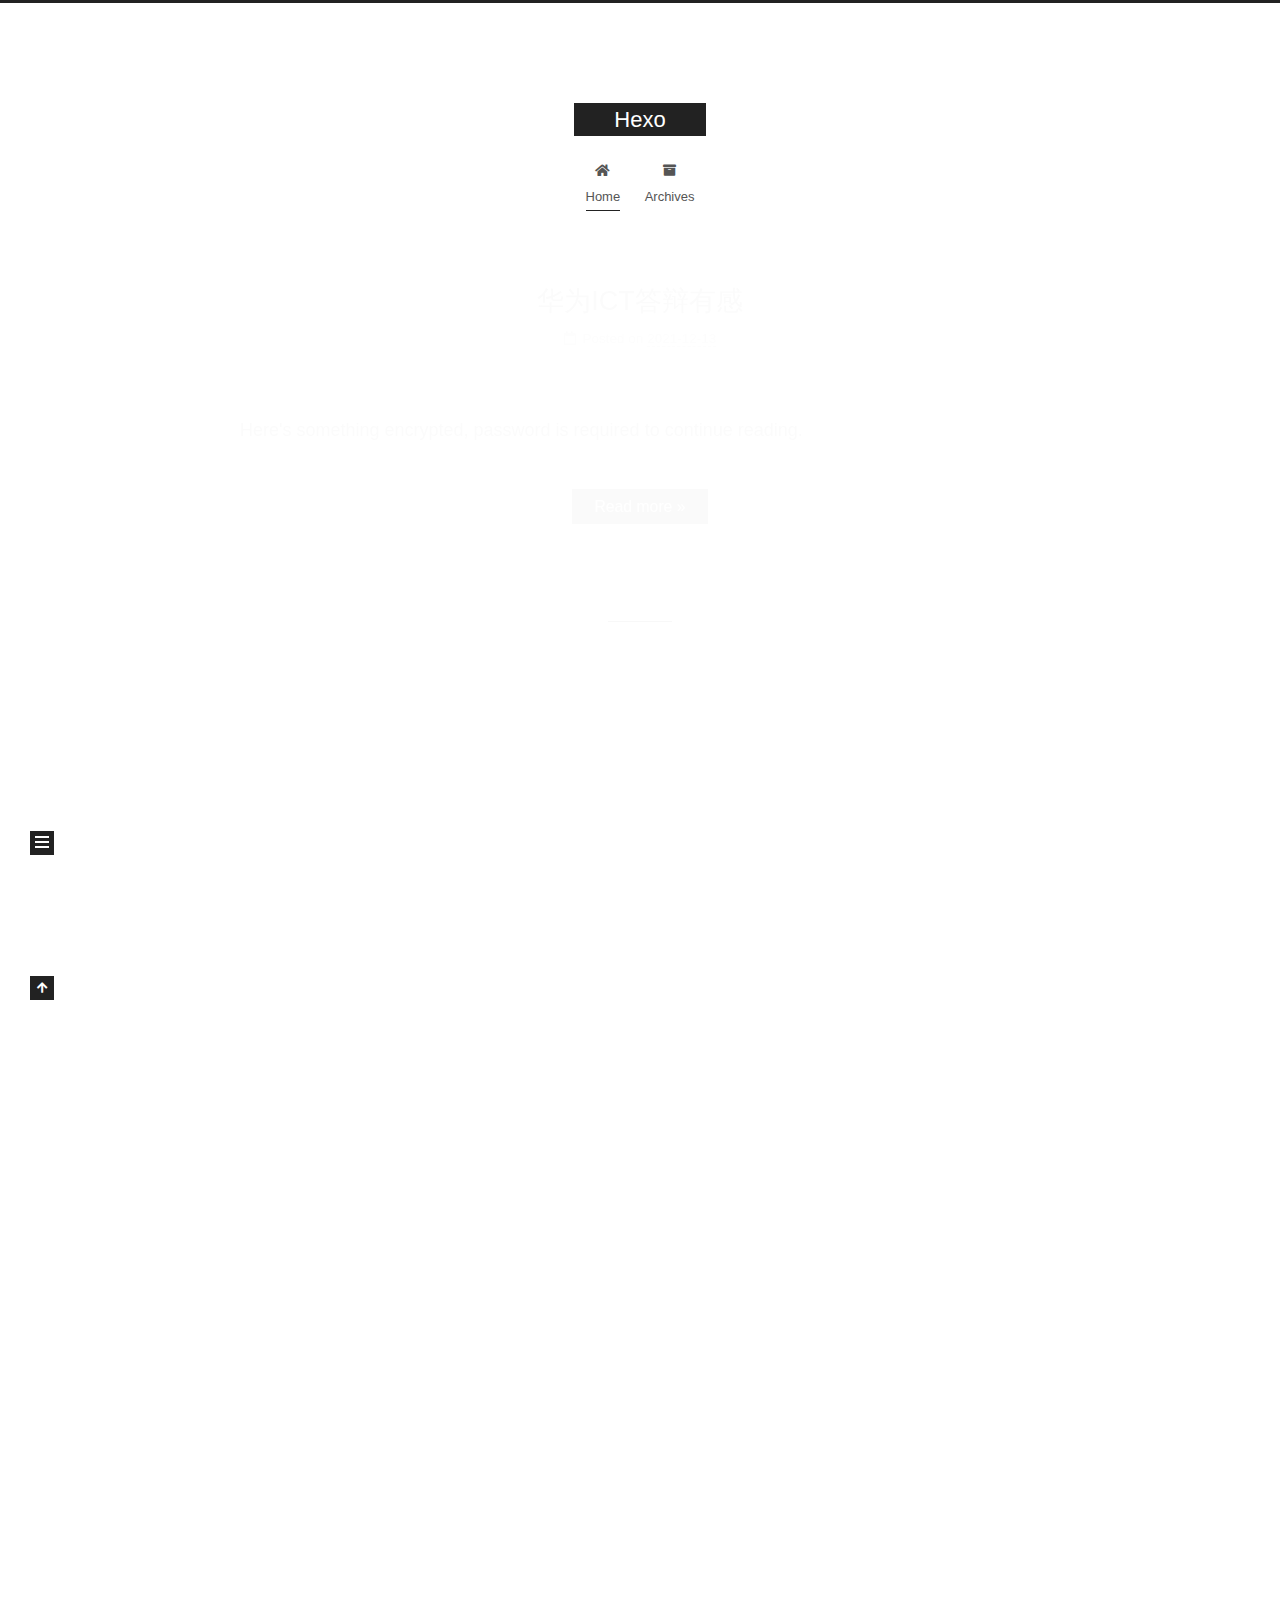
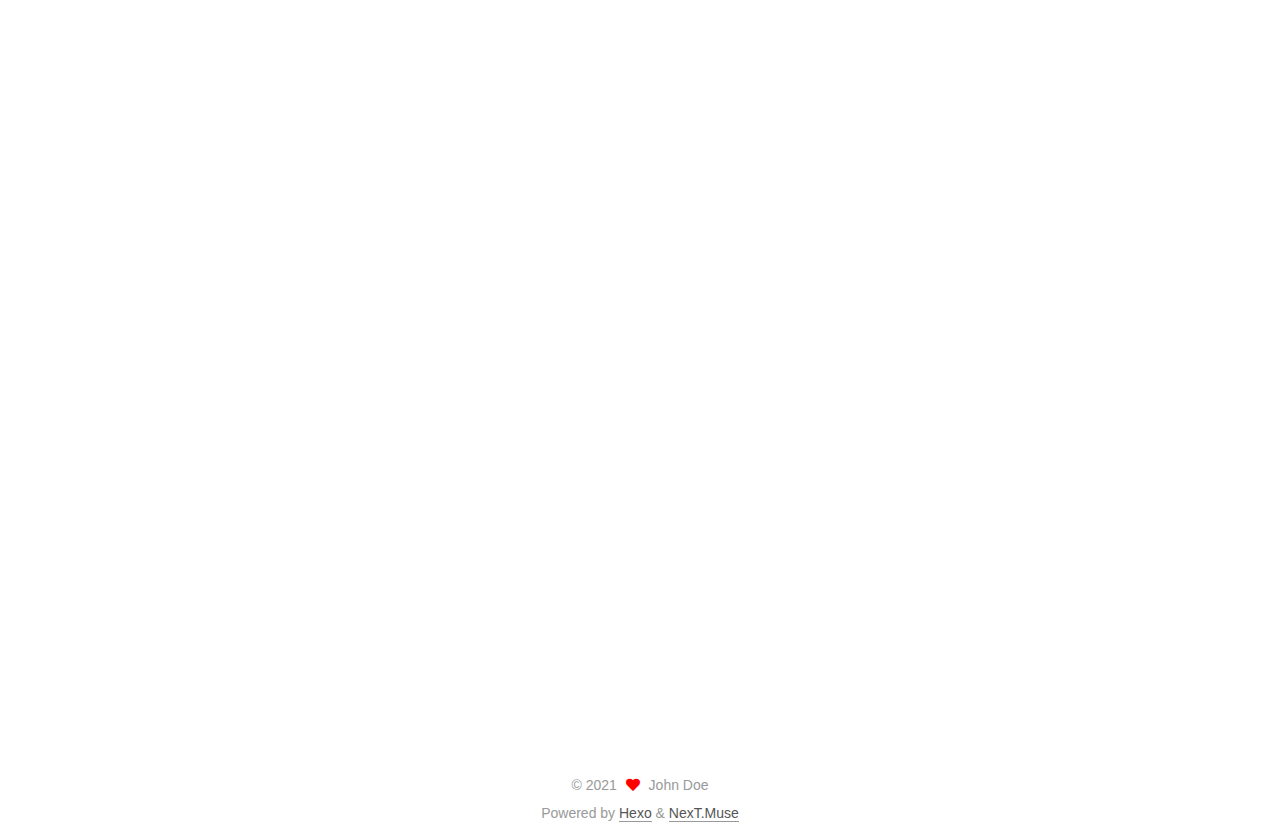
==== commit 441fdaa2: "Site updated: 2021-12-13 13:59:55" ====
--- a/index.html
+++ b/index.html
@@ -145,7 +145,7 @@
   
   
   <article itemscope itemtype="http://schema.org/Article" class="post-block" lang="en">
-    <link itemprop="mainEntityOfPage" href="http://example.com/2021/12/10/%E5%B8%B8%E8%A7%81linux%E6%93%8D%E4%BD%9C/">
+    <link itemprop="mainEntityOfPage" href="http://example.com/2021/12/13/%E5%8D%8E%E4%B8%BAICT%E7%AD%94%E8%BE%A9%E6%9C%89%E6%84%9F/">
 
     <span hidden itemprop="author" itemscope itemtype="http://schema.org/Person">
       <meta itemprop="image" content="/images/avatar.gif">
@@ -159,7 +159,7 @@
       <header class="post-header">
         <h2 class="post-title" itemprop="name headline">
           
-            <a href="/2021/12/10/%E5%B8%B8%E8%A7%81linux%E6%93%8D%E4%BD%9C/" class="post-title-link" itemprop="url">Untitled</a>
+            <a href="/2021/12/13/%E5%8D%8E%E4%B8%BAICT%E7%AD%94%E8%BE%A9%E6%9C%89%E6%84%9F/" class="post-title-link" itemprop="url">华为ICT答辩有感</a>
         </h2>
 
         <div class="post-meta">
@@ -170,8 +170,80 @@
               <span class="post-meta-item-text">Posted on</span>
               
 
-              <time title="Created: 2021-12-10 13:07:57 / Modified: 13:16:27" itemprop="dateCreated datePublished" datetime="2021-12-10T13:07:57+08:00">2021-12-10</time>
+              <time title="Created: 2021-12-13 13:45:02 / Modified: 13:59:31" itemprop="dateCreated datePublished" datetime="2021-12-13T13:45:02+08:00">2021-12-13</time>
             </span>
+
+          
+
+        </div>
+      </header>
+
+    
+    
+    
+    <div class="post-body" itemprop="articleBody">
+
+      
+          Here's something encrypted, password is required to continue reading.
+          <!--noindex-->
+            <div class="post-button">
+              <a class="btn" href="/2021/12/13/%E5%8D%8E%E4%B8%BAICT%E7%AD%94%E8%BE%A9%E6%9C%89%E6%84%9F/#more" rel="contents">
+                Read more &raquo;
+              </a>
+            </div>
+          <!--/noindex-->
+        
+      
+    </div>
+
+    
+    
+    
+      <footer class="post-footer">
+        <div class="post-eof"></div>
+      </footer>
+  </article>
+  
+  
+  
+
+      
+  
+  
+  <article itemscope itemtype="http://schema.org/Article" class="post-block" lang="en">
+    <link itemprop="mainEntityOfPage" href="http://example.com/2021/12/10/%E5%B8%B8%E8%A7%81linux%E6%93%8D%E4%BD%9C/">
+
+    <span hidden itemprop="author" itemscope itemtype="http://schema.org/Person">
+      <meta itemprop="image" content="/images/avatar.gif">
+      <meta itemprop="name" content="John Doe">
+      <meta itemprop="description" content="">
+    </span>
+
+    <span hidden itemprop="publisher" itemscope itemtype="http://schema.org/Organization">
+      <meta itemprop="name" content="Hexo">
+    </span>
+      <header class="post-header">
+        <h2 class="post-title" itemprop="name headline">
+          
+            <a href="/2021/12/10/%E5%B8%B8%E8%A7%81linux%E6%93%8D%E4%BD%9C/" class="post-title-link" itemprop="url">Untitled</a>
+        </h2>
+
+        <div class="post-meta">
+            <span class="post-meta-item">
+              <span class="post-meta-item-icon">
+                <i class="far fa-calendar"></i>
+              </span>
+              <span class="post-meta-item-text">Posted on</span>
+
+              <time title="Created: 2021-12-10 13:07:57" itemprop="dateCreated datePublished" datetime="2021-12-10T13:07:57+08:00">2021-12-10</time>
+            </span>
+              <span class="post-meta-item">
+                <span class="post-meta-item-icon">
+                  <i class="far fa-calendar-check"></i>
+                </span>
+                <span class="post-meta-item-text">Edited on</span>
+                <time title="Modified: 2021-12-13 13:30:50" itemprop="dateModified" datetime="2021-12-13T13:30:50+08:00">2021-12-13</time>
+              </span>
 
           
 
@@ -313,77 +385,6 @@
 
       
           <p>2021年12月8日，这是我创建的个人博客</p>
-
-      
-    </div>
-
-    
-    
-    
-      <footer class="post-footer">
-        <div class="post-eof"></div>
-      </footer>
-  </article>
-  
-  
-  
-
-      
-  
-  
-  <article itemscope itemtype="http://schema.org/Article" class="post-block" lang="en">
-    <link itemprop="mainEntityOfPage" href="http://example.com/2021/12/08/hello-world/">
-
-    <span hidden itemprop="author" itemscope itemtype="http://schema.org/Person">
-      <meta itemprop="image" content="/images/avatar.gif">
-      <meta itemprop="name" content="John Doe">
-      <meta itemprop="description" content="">
-    </span>
-
-    <span hidden itemprop="publisher" itemscope itemtype="http://schema.org/Organization">
-      <meta itemprop="name" content="Hexo">
-    </span>
-      <header class="post-header">
-        <h2 class="post-title" itemprop="name headline">
-          
-            <a href="/2021/12/08/hello-world/" class="post-title-link" itemprop="url">Hello World</a>
-        </h2>
-
-        <div class="post-meta">
-            <span class="post-meta-item">
-              <span class="post-meta-item-icon">
-                <i class="far fa-calendar"></i>
-              </span>
-              <span class="post-meta-item-text">Posted on</span>
-              
-
-              <time title="Created: 2021-12-08 11:35:06 / Modified: 11:32:46" itemprop="dateCreated datePublished" datetime="2021-12-08T11:35:06+08:00">2021-12-08</time>
-            </span>
-
-          
-
-        </div>
-      </header>
-
-    
-    
-    
-    <div class="post-body" itemprop="articleBody">
-
-      
-          <p>Welcome to <a target="_blank" rel="noopener" href="https://hexo.io/">Hexo</a>! This is your very first post. Check <a target="_blank" rel="noopener" href="https://hexo.io/docs/">documentation</a> for more info. If you get any problems when using Hexo, you can find the answer in <a target="_blank" rel="noopener" href="https://hexo.io/docs/troubleshooting.html">troubleshooting</a> or you can ask me on <a target="_blank" rel="noopener" href="https://github.com/hexojs/hexo/issues">GitHub</a>.</p>
-<h2 id="Quick-Start"><a href="#Quick-Start" class="headerlink" title="Quick Start"></a>Quick Start</h2><h3 id="Create-a-new-post"><a href="#Create-a-new-post" class="headerlink" title="Create a new post"></a>Create a new post</h3><figure class="highlight bash"><table><tr><td class="gutter"><pre><span class="line">1</span><br></pre></td><td class="code"><pre><span class="line">$ hexo new <span class="string">&quot;My New Post&quot;</span></span><br></pre></td></tr></table></figure>
-
-<p>More info: <a target="_blank" rel="noopener" href="https://hexo.io/docs/writing.html">Writing</a></p>
-<h3 id="Run-server"><a href="#Run-server" class="headerlink" title="Run server"></a>Run server</h3><figure class="highlight bash"><table><tr><td class="gutter"><pre><span class="line">1</span><br></pre></td><td class="code"><pre><span class="line">$ hexo server</span><br></pre></td></tr></table></figure>
-
-<p>More info: <a target="_blank" rel="noopener" href="https://hexo.io/docs/server.html">Server</a></p>
-<h3 id="Generate-static-files"><a href="#Generate-static-files" class="headerlink" title="Generate static files"></a>Generate static files</h3><figure class="highlight bash"><table><tr><td class="gutter"><pre><span class="line">1</span><br></pre></td><td class="code"><pre><span class="line">$ hexo generate</span><br></pre></td></tr></table></figure>
-
-<p>More info: <a target="_blank" rel="noopener" href="https://hexo.io/docs/generating.html">Generating</a></p>
-<h3 id="Deploy-to-remote-sites"><a href="#Deploy-to-remote-sites" class="headerlink" title="Deploy to remote sites"></a>Deploy to remote sites</h3><figure class="highlight bash"><table><tr><td class="gutter"><pre><span class="line">1</span><br></pre></td><td class="code"><pre><span class="line">$ hexo deploy</span><br></pre></td></tr></table></figure>
-
-<p>More info: <a target="_blank" rel="noopener" href="https://hexo.io/docs/one-command-deployment.html">Deployment</a></p>
 
       
     </div>
--- a/css/main.css
+++ b/css/main.css
@@ -1168,7 +1168,7 @@
 }
 .links-of-author a::before,
 .links-of-author span.exturl::before {
-  background: #e0de29;
+  background: #bbfffb;
   border-radius: 50%;
   content: ' ';
   display: inline-block;
